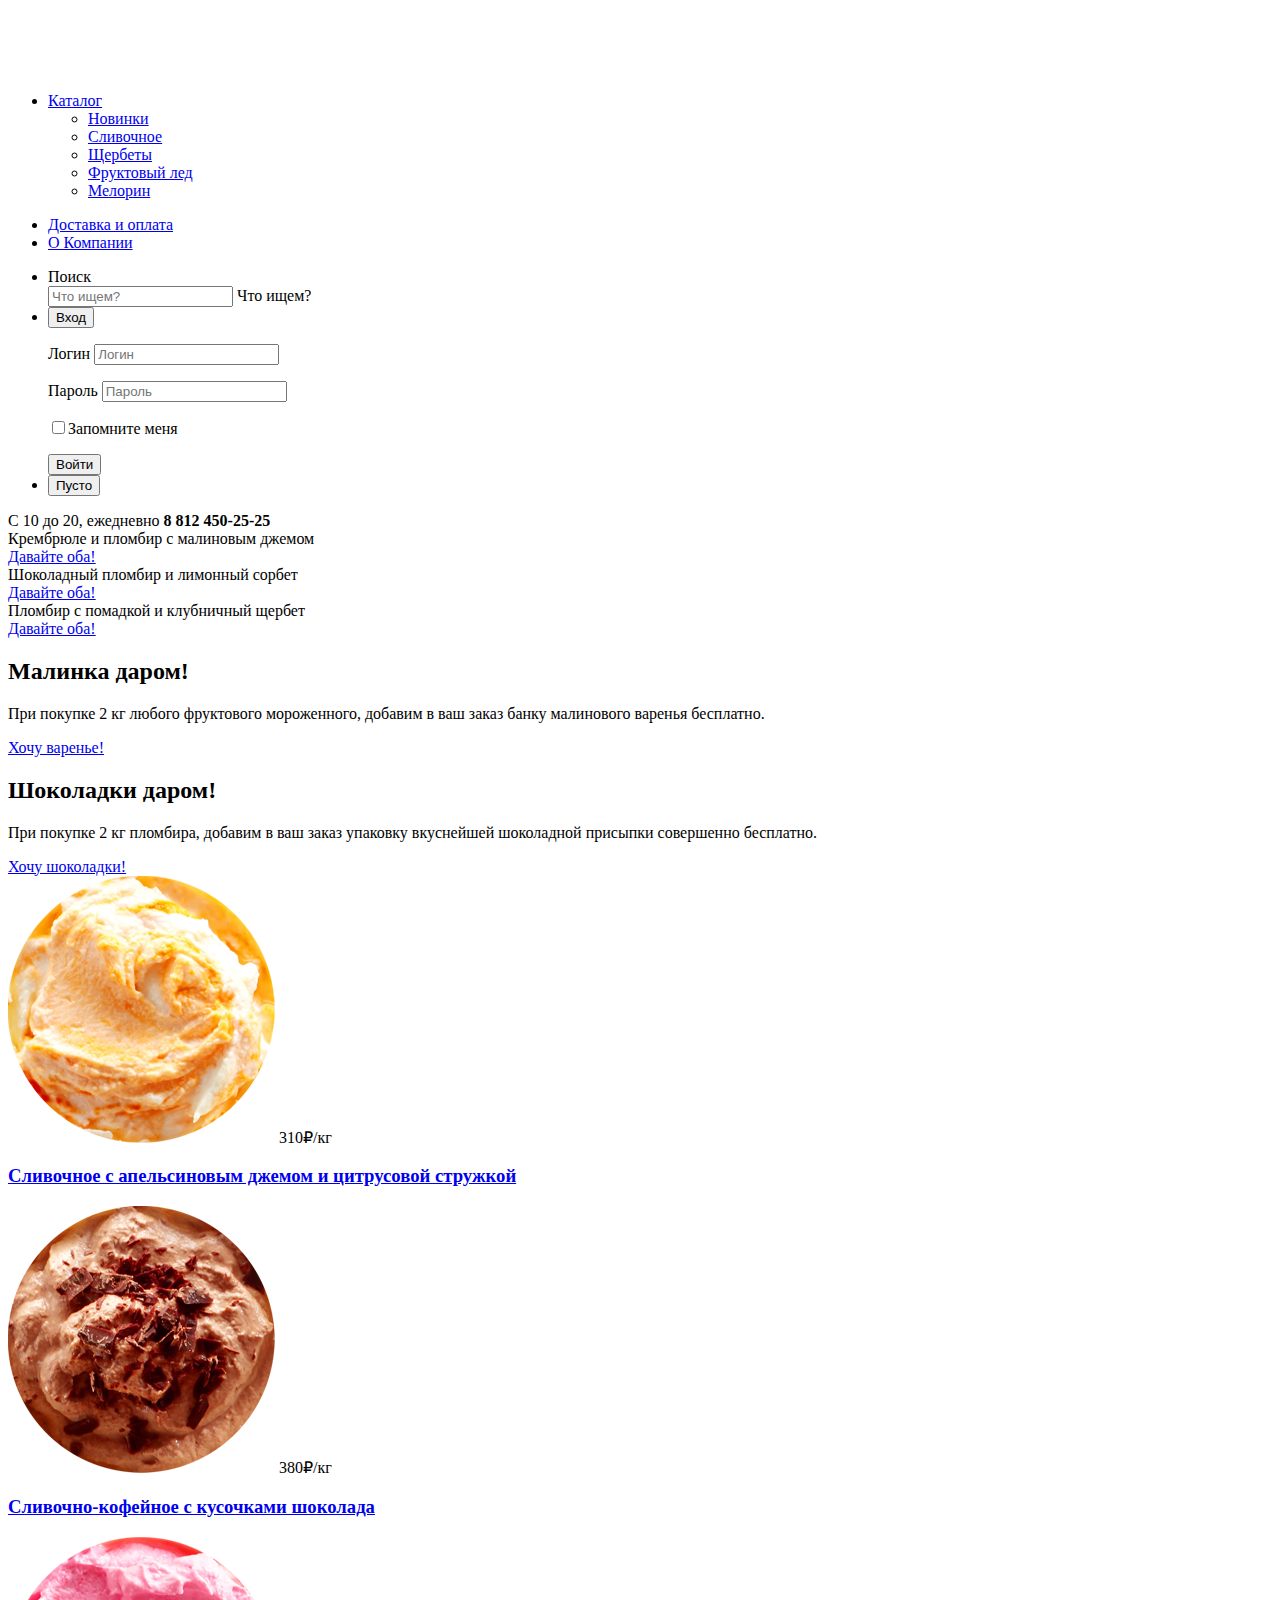
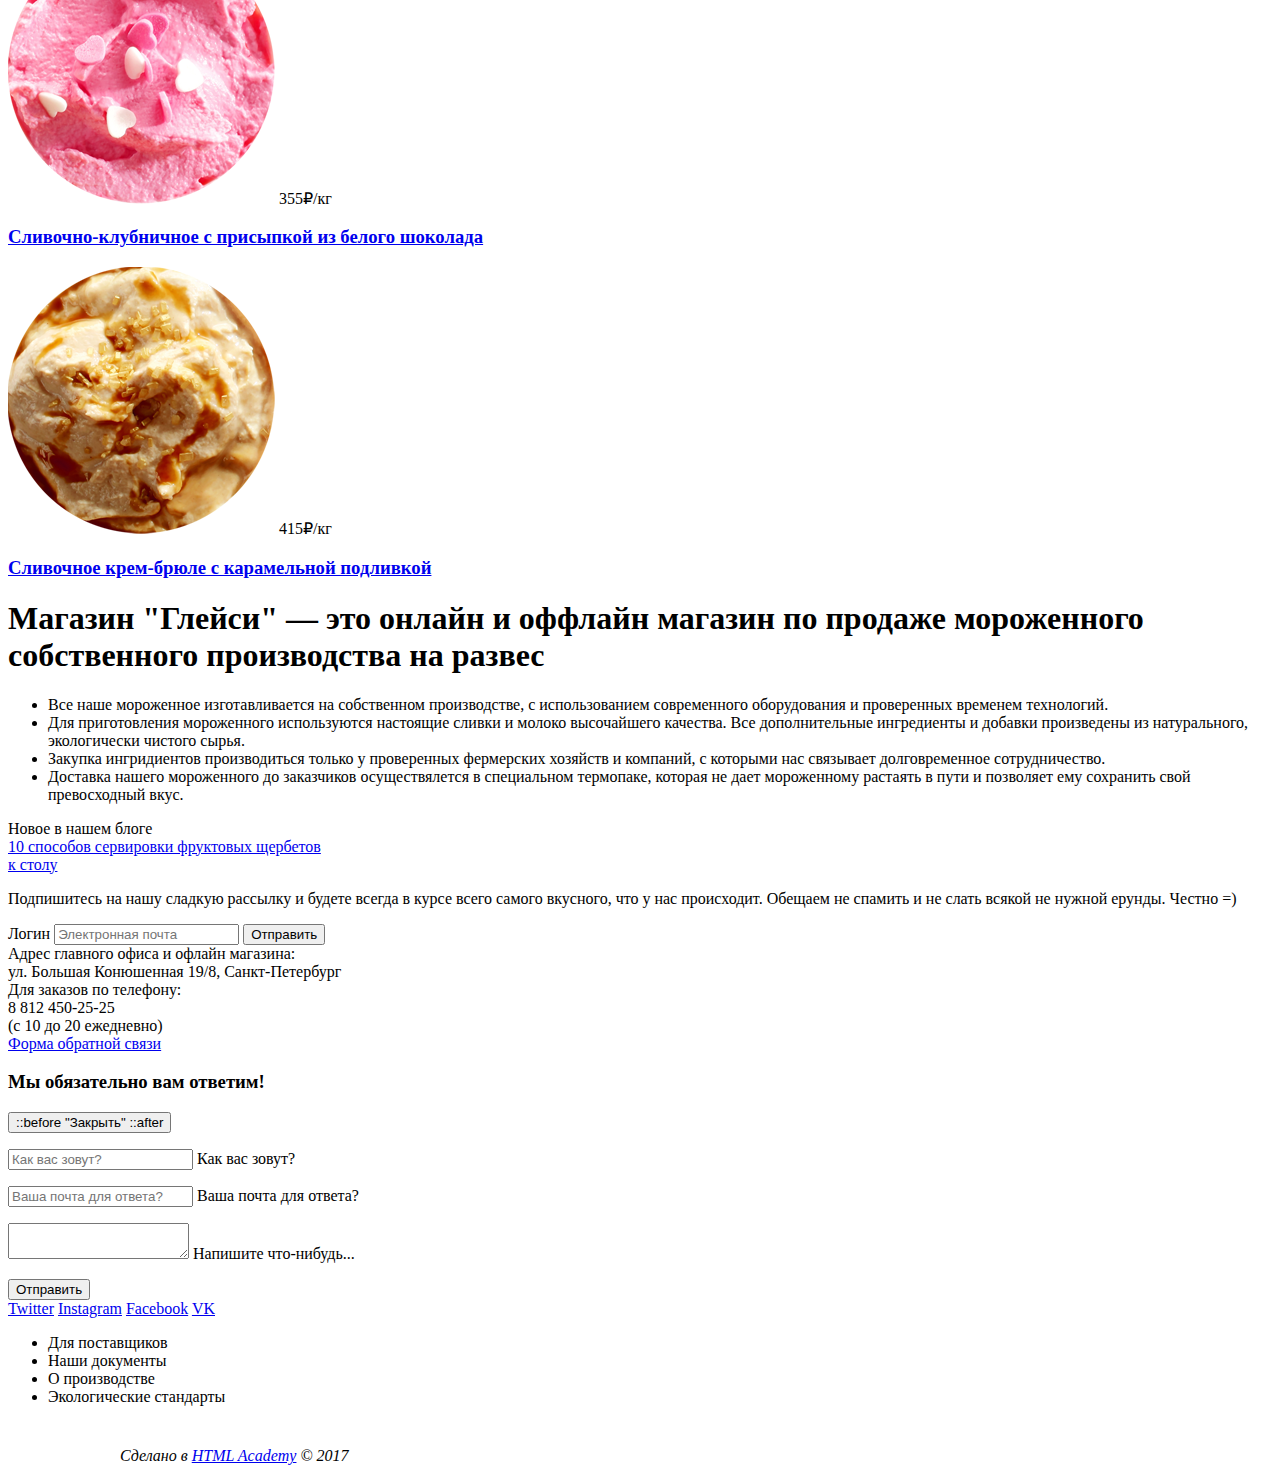
==== index.html @ c2048701 "Формы доразмечены. Каталог." ====
<!DOCTYPE html>
<html lang="ru">
  <head>
  <meta charset="utf-8">
  <title>"Глэйси"</title>
  <!--<link href="css/normalize.css" rel="stylesheet">
  <link href="css/style.css" rel="stylesheet">-->
  </head>
  <body>
    <header class="main-header">
      <nav class="main-navigation">
        <a class="main-header-logo">
        <img src="img/index.html/logo.png" width="154" height="64" alt="Логотип магазина Глейси">
        </a>
        <ul class="site-navigation">
          <li class="with-sub-menu active btn">
              <a href="catalog.html">Каталог</a>
              <ul class="sub-menu">
                <li>
                  <a href="#">Новинки</a>
                </li>
                <li>
                  <a href="#">Сливочное</a>
                </li>
                <li>
                  <a href="#">Щербеты</a>
                </li>
                <li>
                  <a href="#">Фруктовый лед</a>
                </li>
                <li>
                  <a href="#">Мелорин</a>
                </li>
              </ul>
          </li>
        </ul>
        <ul> 
        <li><a href="#">Доставка и оплата</a></li>
        <li><a href="#">О Компании</a></li>
        </ul>
      </nav>      
      <div>
        <ul aria-label="user-navigation">
          <li aria-label="Поиск">Поиск</li>
          <!--Форма поиска-->  
            <div class="search">
              <div class="serch-wrapper"
                <a class="button-search" href="search.html">
                </a>
              </div>
            </div>
            <div class="search-form modal-content-show" 
              <form action="https://echo.htmlacademy.ru" method="post">
              <input type="search" name="search" placeholder="Что ищем?">
              <label class="hiden-top"> <span> Что ищем?</span>
              </label>
              </form>
            </div>

          <li aria-label="Аутентификация"><button>Вход</button></li>
          <!--Форма аутентификации-->
          <div>
            <form class="user" method="post"
              action="https://echo.htmlacademy.ru">
              <p>
                <label for="user-login">Логин</label>
                <input id="user-login" type="text"name="login" placeholder="Логин">
              </p>
              <p>
                <label for="user-password">Пароль</label>
                <input id="user-password" type="password"name="password" placeholder="Пароль">
              </p>
              <p>
                <label>
                  <input type="checkbox" name="remember">Запомните меня
                </label>
              </p>
              <button type="submit">Войти</button>
            </form>
          </div>
          <li aria-label="Корзина"><button>Пусто</button></li>
         </ul>
      </div>
      <div class="contacts">
        С 10 до 20, ежедневно
        <b>8 812 450-25-25</b>
      </div>
    </header>
    <main class="container">
      <div class="slider">
        <input type="radio" id="radio1" hidden>
        <input type="radio" id="radio2" hidden>
        <input type="radio" id="radio3" hidden>

        <div class="slide slider-1">
          <div class="slide-title">Крембрюле и пломбир с малиновым джемом
          </div>
          <a class="btn btn-slide" href="#">Давайте оба!</a>
        </div>
        <div class="slide slider-2">
          <div class="slide-title">Шоколадный пломбир и лимонный сорбет
          </div>
          <a class="btn btn-slide" href="#">Давайте оба!</a>
        </div>
        <div class="slide slider-3">
          <div class="slide-title">Пломбир с помадкой и клубничный щербет
          </div>
          <a class="btn btn-slide" href="#">Давайте оба!</a>
        </div>
      </div>

      <div class="banner banner-raspberry">
        <h2 class="banner-title"><b>Малинка даром!</b></h2>
        <p class="banner-text">При покупке 2 кг любого фруктового мороженного, добавим в ваш заказ банку малинового варенья бесплатно.</p>
        <a href="#" class="btn btn-banner">Хочу варенье!</a>
      </div>

      <div class="banner banner-chocolate">
         <h2 class="banner-title"><b>Шоколадки даром!</b></h2> 
         <p class="banner-text">При покупке 2 кг пломбира, добавим в ваш заказ упаковку вкуснейшей шоколадной присыпки совершенно бесплатно.</p>
         <a href="#" class="btn btn-banner">Хочу шоколадки!</a>
      </div>
     

      <div class="hits">
        <div class="hits-preview">
          <div>            
            <img class="ice-cream" src="img/index.html/hit1.png" alt="Ice-cream" width="267" height="267">
            <span class="hits-price">310₽/кг</span>
          </div>
          <a class="hits-title" href="#">
          <h3>Сливочное с апельсиновым джемом и цитрусовой стружкой</h3>
          </a>
        </div>

        <div class="hits-preview">
          <div>            
            <img class="ice-cream" src="img/index.html/hit2.png" alt="Ice-cream" width="267" height="267">
            <span class="hits-price">380₽/кг</span>
          </div>
          <a class="hits-title" href="#">
          <h3>Сливочно-кофейное с кусочками шоколада</h3>
          </a>
        </div>

        <div class="hits-preview">
          <div>            
            <img class="ice-cream" src="img/index.html/hit3.png" alt="Ice-cream" width="267" height="267">
            <span class="hits-price">355₽/кг</span>
          </div>
          <a class="hits-title" href="#">
          <h3>Сливочно-клубничное с присыпкой из белого шоколада</h3>
          </a>
        </div>

        <div class="hits-preview">
          <div>            
            <img class="ice-cream" src="img/index.html/hit4.png" alt="Ice-cream" width="267" height="267">
            <span class="hits-price">415₽/кг</span>
          </div>
          <a class="hits-title" href="#">
          <h3>Сливочное крем-брюле с карамельной подливкой</h3>
          </a>
        </div>  
      </div>
      
      <section class="shop-description">
        <h1 class="shop-title">Магазин "Глейси"  — это онлайн и оффлайн магазин по продаже мороженного собственного производства на развес</h1>

        <ul class="description-list">
          <li class="description-ice-cream">Все наше мороженное изготавливается на собственном производстве, с использованием современного оборудования и проверенных временем технологий.
          </li>
          <li class="description-leaf">Для приготовления мороженного используются настоящие сливки и молоко высочайшего качества. Все дополнительные ингредиенты и добавки произведены из натурального, экологически чистого сырья.
          </li>
           <li class="description-cow">Закупка ингридиентов  производиться только у проверенных фермерских хозяйств и компаний, с которыми нас связывает долговременное сотрудничество.
          </li>
          <li class="description-thermometer">Доставка нашего мороженного до заказчиков осуществялется в специальном термопаке, которая не дает мороженному растаять в пути и позволяет ему сохранить свой превосходный вкус.
          </li>
        </ul>
      </section>
      <div class="news-block">
        <div class="blog-promo">
          <div class="blog-desctiption">Новое в нашем блоге</div>
          <a class="blog-last-news" href="#">
            10  способов сервировки фруктовых щербетов<br>к столу
          </a>
        </div>
      </div> 
      <!--Форма подписки на рассылку-->
      <div class="newsletter-wrapper">
        <div class="newsletter-block">
          <form class="subscribe-form" action="https://echo.htmlacademy.ru" method="post">
           <p>Подпишитесь на нашу сладкую рассылку и будете всегда в курсе всего самого вкусного, что у нас происходит. Обещаем не спамить и не слать всякой не нужной ерунды. Честно =)</p>
            <label class="visually-hidden" for="user-subscribe">Логин</label>            
            <input class="subscribe-icon-user" id="user-subscribe" type="text" name="subscribe" placeholder="Электронная почта"required>
            <button class="button" type="submit"> Отправить</button>
          </form>
        </div>
      </div>
    
      <div class="map">
        <div class="map-description">
          <div>Адрес главного офиса и офлайн магазина:</div>
          <div class="office-address">ул. Большая Конюшенная 19/8, Санкт-Петербург</div>
          <div>Для заказов по телефону:</div>
          <div class="phone">8 812 450-25-25</div>
          <div>(с 10 до 20 ежедневно)</div>
          <a class="btn btn-feedback" href="#">Форма обратной связи</a>
          <div class="popup-feedback feedback-content-show">
            <h3>Мы обязательно вам ответим!</h3>
          <button class="popup-close" type="buttton" title="Закрыть">
          ::before
          "Закрыть"
          ::after
          </button>
            <form action="https://echo.htmlacademy.ru" method="post">
              <p> 
                <input type="text" name="feedback-name" placeholder="Как вас зовут?"
                  <label class="hidden-top">
                   <span>Как вас зовут?</span>
                  </label>
              </p> 
              <p>
                <input type="email" name="feedback-email" placeholder="Ваша почта для ответа?" required>
                  <label class="hidden-top">
                    <span>Ваша почта для ответа?</span>
                  </label>
              </p>
              <p>
                <textarea name="feedback-text" placeholder="Напишите что-нибудь..." required>
                </textarea>
                  <label class="hidden-top">
                    <span>Напишите что-нибудь...</span>
                  </label>
              </p>
              <button class="submit">Отправить</button>
            </form>
          </div>
          <div class="popup-overlay modal content show"></div>
        </div>
      </div>  
        <div class="map-canvas"></div>
    </main>
    <footer>
      <div class="social-block">
        <a href="#" class="social-link social-twitter">Twitter</a>
        <a href="#" class="social-link social-instagram">Instagram</a>
        <a href="#" class="social-link social-facebook">Facebook</a>
        <a href="#" class="social-link social-vk">VK</a>
      </div>

      <ul class="bottom-navigation">
        <li class="heart">Для поставщиков</li>
        <li>Наши документы</li>
        <li>О производстве</li>
        <li>Экологические стандарты</li>
      </ul>

      <address class="footer-author">
        <img src="img/index.html/logo-htmlacademy.png" alt="Логотип html академии">
        Сделано в <a class="author-link" href="https://htmlacademy.ru/" target="_blank">HTML Academy</a> © 2017
      </address>
    </footer>
  </body>
</html>
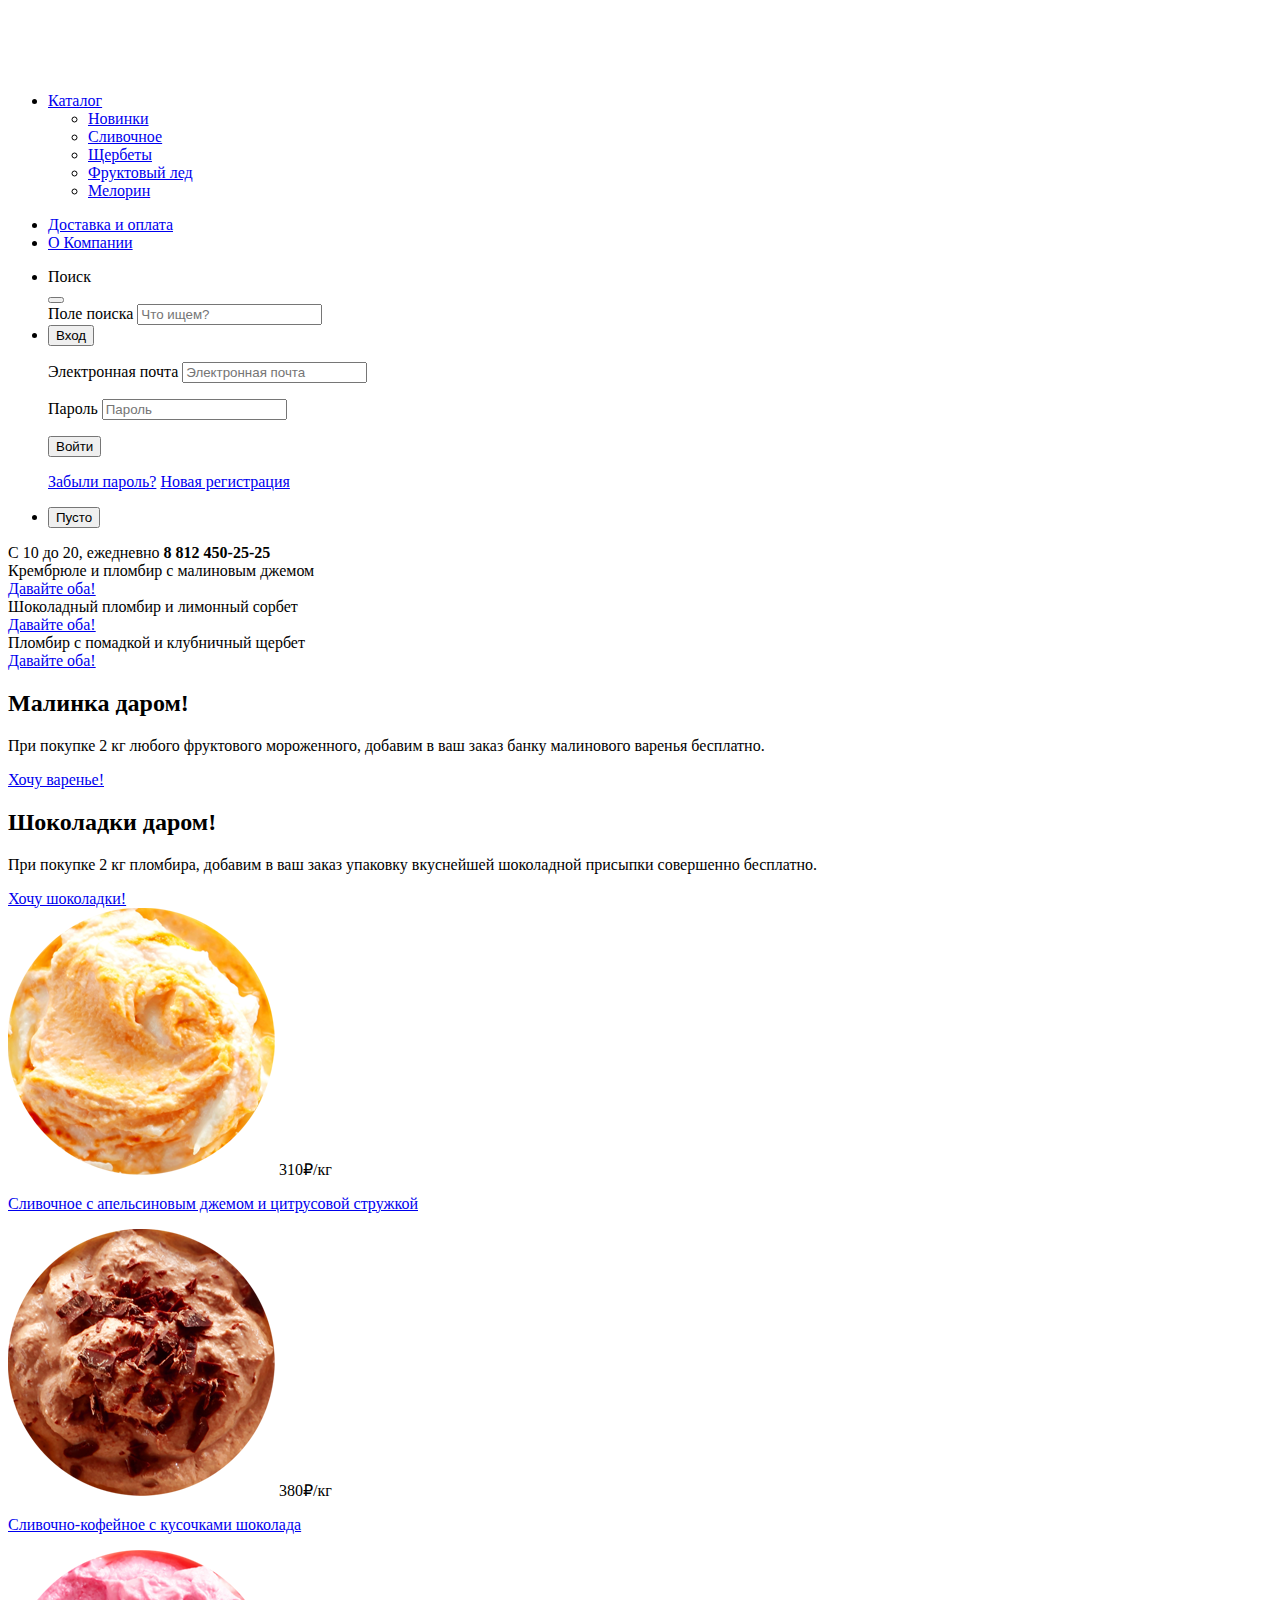
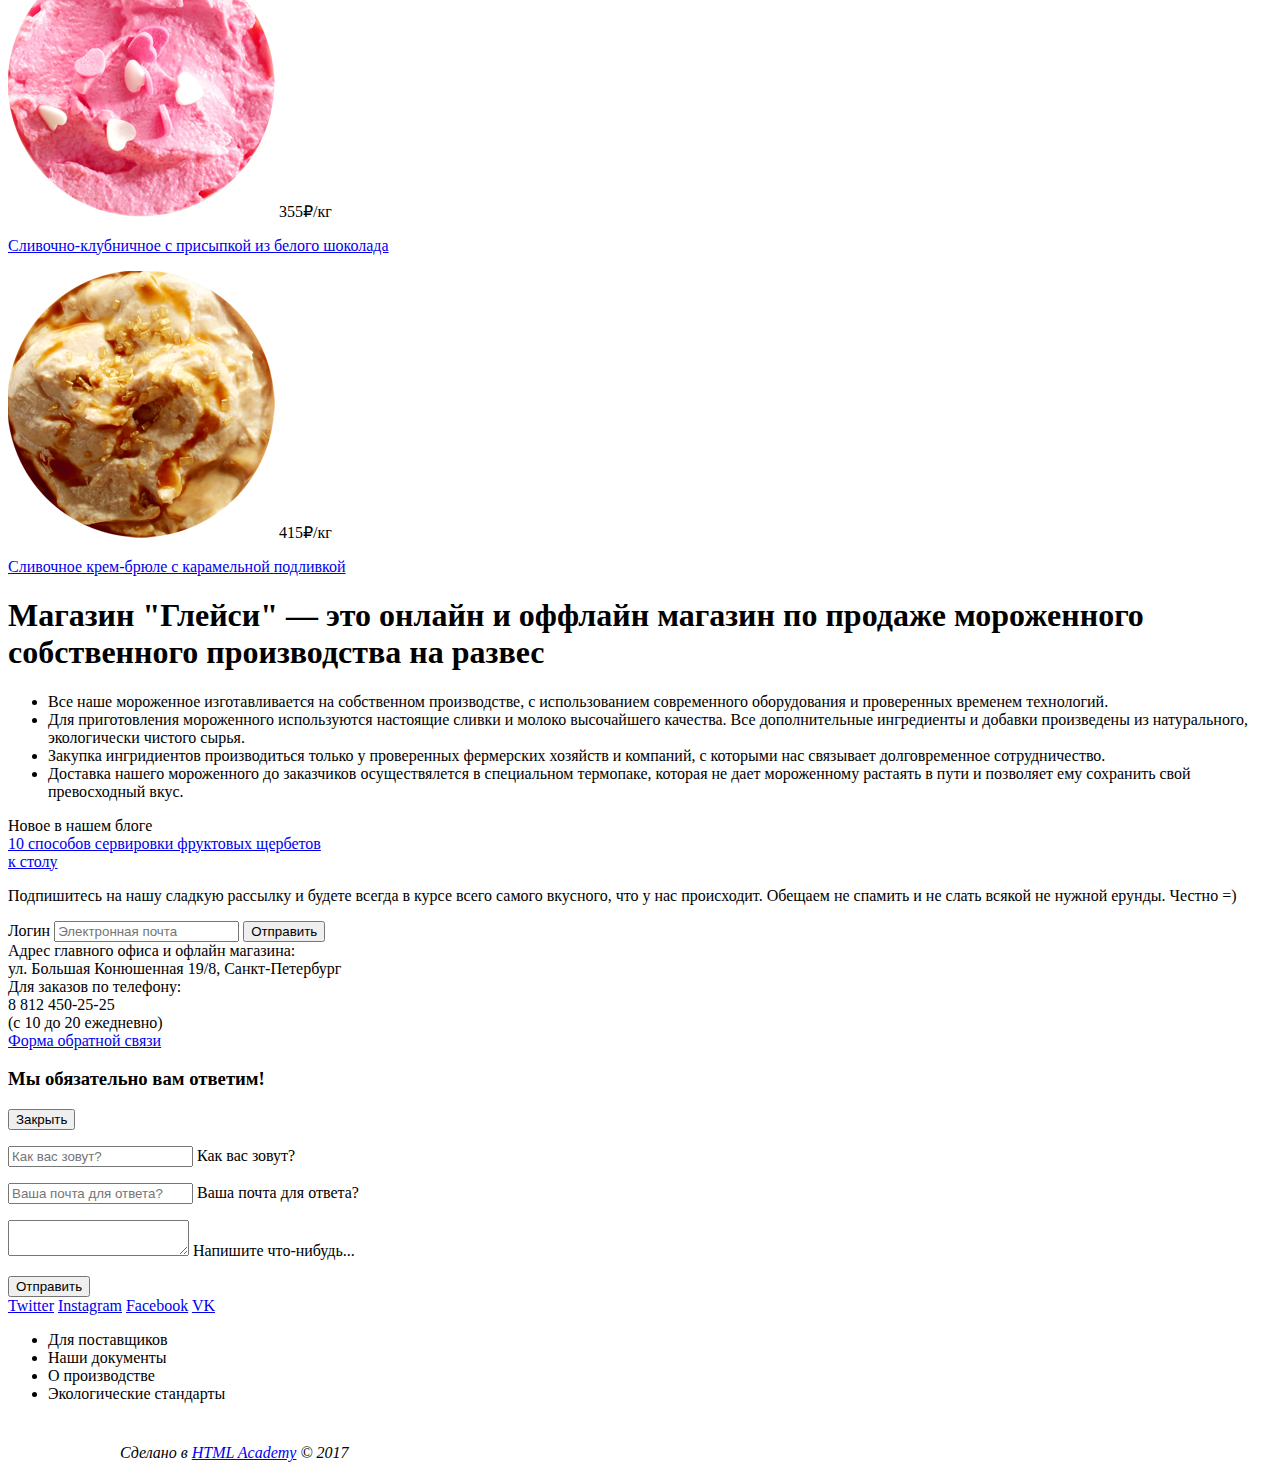
==== commit eba933ba: "Исправлены формы после созвона" ====
--- a/index.html
+++ b/index.html
@@ -41,45 +41,47 @@
       </nav>      
       <div>
         <ul aria-label="user-navigation">
-          <li aria-label="Поиск">Поиск</li>
+          <li aria-label="Поиск">Поиск
           <!--Форма поиска-->  
             <div class="search">
-              <div class="serch-wrapper"
-                <a class="button-search" href="search.html">
-                </a>
+              <div class="search-wrapper">
+                <button class="button-search"></button>
               </div>
             </div>
-            <div class="search-form modal-content-show" 
+            <div class="search-form modal-content-show"> 
               <form action="https://echo.htmlacademy.ru" method="post">
-              <input type="search" name="search" placeholder="Что ищем?">
-              <label class="hiden-top"> <span> Что ищем?</span>
-              </label>
+                <label class="visually-hidden">Поле поиска
+                  <input type="text" name="search" placeholder="Что ищем?">
+                </label>
               </form>
             </div>
-
-          <li aria-label="Аутентификация"><button>Вход</button></li>
+          </li>
           <!--Форма аутентификации-->
-          <div>
-            <form class="user" method="post"
-              action="https://echo.htmlacademy.ru">
-              <p>
-                <label for="user-login">Логин</label>
-                <input id="user-login" type="text"name="login" placeholder="Логин">
-              </p>
-              <p>
-                <label for="user-password">Пароль</label>
-                <input id="user-password" type="password"name="password" placeholder="Пароль">
-              </p>
-              <p>
-                <label>
-                  <input type="checkbox" name="remember">Запомните меня
-                </label>
-              </p>
-              <button type="submit">Войти</button>
-            </form>
-          </div>
-          <li aria-label="Корзина"><button>Пусто</button></li>
-         </ul>
+          <li aria-label="Аутентификация"><button>Вход</button>
+            <div>
+              <form class="user" method="post"
+                action="https://echo.htmlacademy.ru">
+                <p>
+                  <label for="user-email" class="visually-hidden">Электронная почта
+                      <input id="user-email" type="email" name="email" placeholder="Электронная почта">
+                  </label>
+                </p>
+                <p>
+                  <label for="user-password" class="visually-hidden">Пароль
+                      <input id="user-password" type="password" name="password" placeholder="Пароль">
+                  </label>
+                </p>
+                <button type="submit">Войти</button>
+                <p>
+                  <a href="#">Забыли пароль?</a>
+                  <a href="#">Новая регистрация</a>
+                </p>
+              </form>
+            </div>
+          </li>
+          <li aria-label="Корзина"><button>Пусто</button>
+          </li>
+        </ul>
       </div>
       <div class="contacts">
         С 10 до 20, ежедневно
@@ -91,7 +93,7 @@
         <input type="radio" id="radio1" hidden>
         <input type="radio" id="radio2" hidden>
         <input type="radio" id="radio3" hidden>
-
+        <!--Слайдер начинается-->
         <div class="slide slider-1">
           <div class="slide-title">Крембрюле и пломбир с малиновым джемом
           </div>
@@ -110,13 +112,13 @@
       </div>
 
       <div class="banner banner-raspberry">
-        <h2 class="banner-title"><b>Малинка даром!</b></h2>
+        <h2 class="banner-title">Малинка даром!</h2>
         <p class="banner-text">При покупке 2 кг любого фруктового мороженного, добавим в ваш заказ банку малинового варенья бесплатно.</p>
         <a href="#" class="btn btn-banner">Хочу варенье!</a>
       </div>
 
       <div class="banner banner-chocolate">
-         <h2 class="banner-title"><b>Шоколадки даром!</b></h2> 
+         <h2 class="banner-title">Шоколадки даром!</h2> 
          <p class="banner-text">При покупке 2 кг пломбира, добавим в ваш заказ упаковку вкуснейшей шоколадной присыпки совершенно бесплатно.</p>
          <a href="#" class="btn btn-banner">Хочу шоколадки!</a>
       </div>
@@ -128,19 +130,19 @@
             <img class="ice-cream" src="img/index.html/hit1.png" alt="Ice-cream" width="267" height="267">
             <span class="hits-price">310₽/кг</span>
           </div>
-          <a class="hits-title" href="#">
-          <h3>Сливочное с апельсиновым джемом и цитрусовой стружкой</h3>
-          </a>
-        </div>
-
-        <div class="hits-preview">
-          <div>            
+          <p>
+            <a class="hits-title" href="#">Сливочное с апельсиновым джемом и цитрусовой стружкой</a>
+          </p>
+        </div>
+
+        <div class="hits-preview">
+          <div>
             <img class="ice-cream" src="img/index.html/hit2.png" alt="Ice-cream" width="267" height="267">
             <span class="hits-price">380₽/кг</span>
           </div>
-          <a class="hits-title" href="#">
-          <h3>Сливочно-кофейное с кусочками шоколада</h3>
-          </a>
+          <p>
+            <a class="hits-title" href="#">Сливочно-кофейное с кусочками шоколада</a>            
+          </p>
         </div>
 
         <div class="hits-preview">
@@ -148,9 +150,9 @@
             <img class="ice-cream" src="img/index.html/hit3.png" alt="Ice-cream" width="267" height="267">
             <span class="hits-price">355₽/кг</span>
           </div>
-          <a class="hits-title" href="#">
-          <h3>Сливочно-клубничное с присыпкой из белого шоколада</h3>
-          </a>
+          <p>
+            <a class="hits-title" href="#">Сливочно-клубничное с присыпкой из белого шоколада</a>
+          </p>
         </div>
 
         <div class="hits-preview">
@@ -158,9 +160,9 @@
             <img class="ice-cream" src="img/index.html/hit4.png" alt="Ice-cream" width="267" height="267">
             <span class="hits-price">415₽/кг</span>
           </div>
-          <a class="hits-title" href="#">
-          <h3>Сливочное крем-брюле с карамельной подливкой</h3>
-          </a>
+          <p>
+            <a class="hits-title" href="#">Сливочное крем-брюле с карамельной подливкой</a>
+          </p>
         </div>  
       </div>
       
@@ -192,8 +194,8 @@
           <form class="subscribe-form" action="https://echo.htmlacademy.ru" method="post">
            <p>Подпишитесь на нашу сладкую рассылку и будете всегда в курсе всего самого вкусного, что у нас происходит. Обещаем не спамить и не слать всякой не нужной ерунды. Честно =)</p>
             <label class="visually-hidden" for="user-subscribe">Логин</label>            
-            <input class="subscribe-icon-user" id="user-subscribe" type="text" name="subscribe" placeholder="Электронная почта"required>
-            <button class="button" type="submit"> Отправить</button>
+            <input class="subscribe-icon-user" id="user-subscribe" type="text" name="subscribe" placeholder="Электронная почта" required>
+            <button class="button" type="submit">Отправить</button>
           </form>
         </div>
       </div>
@@ -208,30 +210,26 @@
           <a class="btn btn-feedback" href="#">Форма обратной связи</a>
           <div class="popup-feedback feedback-content-show">
             <h3>Мы обязательно вам ответим!</h3>
-          <button class="popup-close" type="buttton" title="Закрыть">
-          ::before
-          "Закрыть"
-          ::after
-          </button>
+            <button class="popup-close" type="button" title="Закрыть">Закрыть</button>
             <form action="https://echo.htmlacademy.ru" method="post">
               <p> 
-                <input type="text" name="feedback-name" placeholder="Как вас зовут?"
-                  <label class="hidden-top">
-                   <span>Как вас зовут?</span>
-                  </label>
+                <label class="visually-hidden">
+                  <input type="text" name="feedback-name" placeholder="Как вас зовут?">
+                  <span>Как вас зовут?</span>
+                </label>
               </p> 
               <p>
-                <input type="email" name="feedback-email" placeholder="Ваша почта для ответа?" required>
-                  <label class="hidden-top">
-                    <span>Ваша почта для ответа?</span>
-                  </label>
+                <label class="visually-hidden">
+                  <input type="email" name="feedback-email" placeholder="Ваша почта для ответа?" required>
+                  <span>Ваша почта для ответа?</span>
+                </label>
               </p>
               <p>
-                <textarea name="feedback-text" placeholder="Напишите что-нибудь..." required>
-                </textarea>
-                  <label class="hidden-top">
-                    <span>Напишите что-нибудь...</span>
-                  </label>
+                <label class="visually-hidden">
+                  <textarea name="feedback-text" placeholder="Напишите что-нибудь..." required>
+                  </textarea>
+                  <span>Напишите что-нибудь...</span>
+                </label>
               </p>
               <button class="submit">Отправить</button>
             </form>
@@ -239,7 +237,7 @@
           <div class="popup-overlay modal content show"></div>
         </div>
       </div>  
-        <div class="map-canvas"></div>
+      <div class="map-canvas"></div>
     </main>
     <footer>
       <div class="social-block">
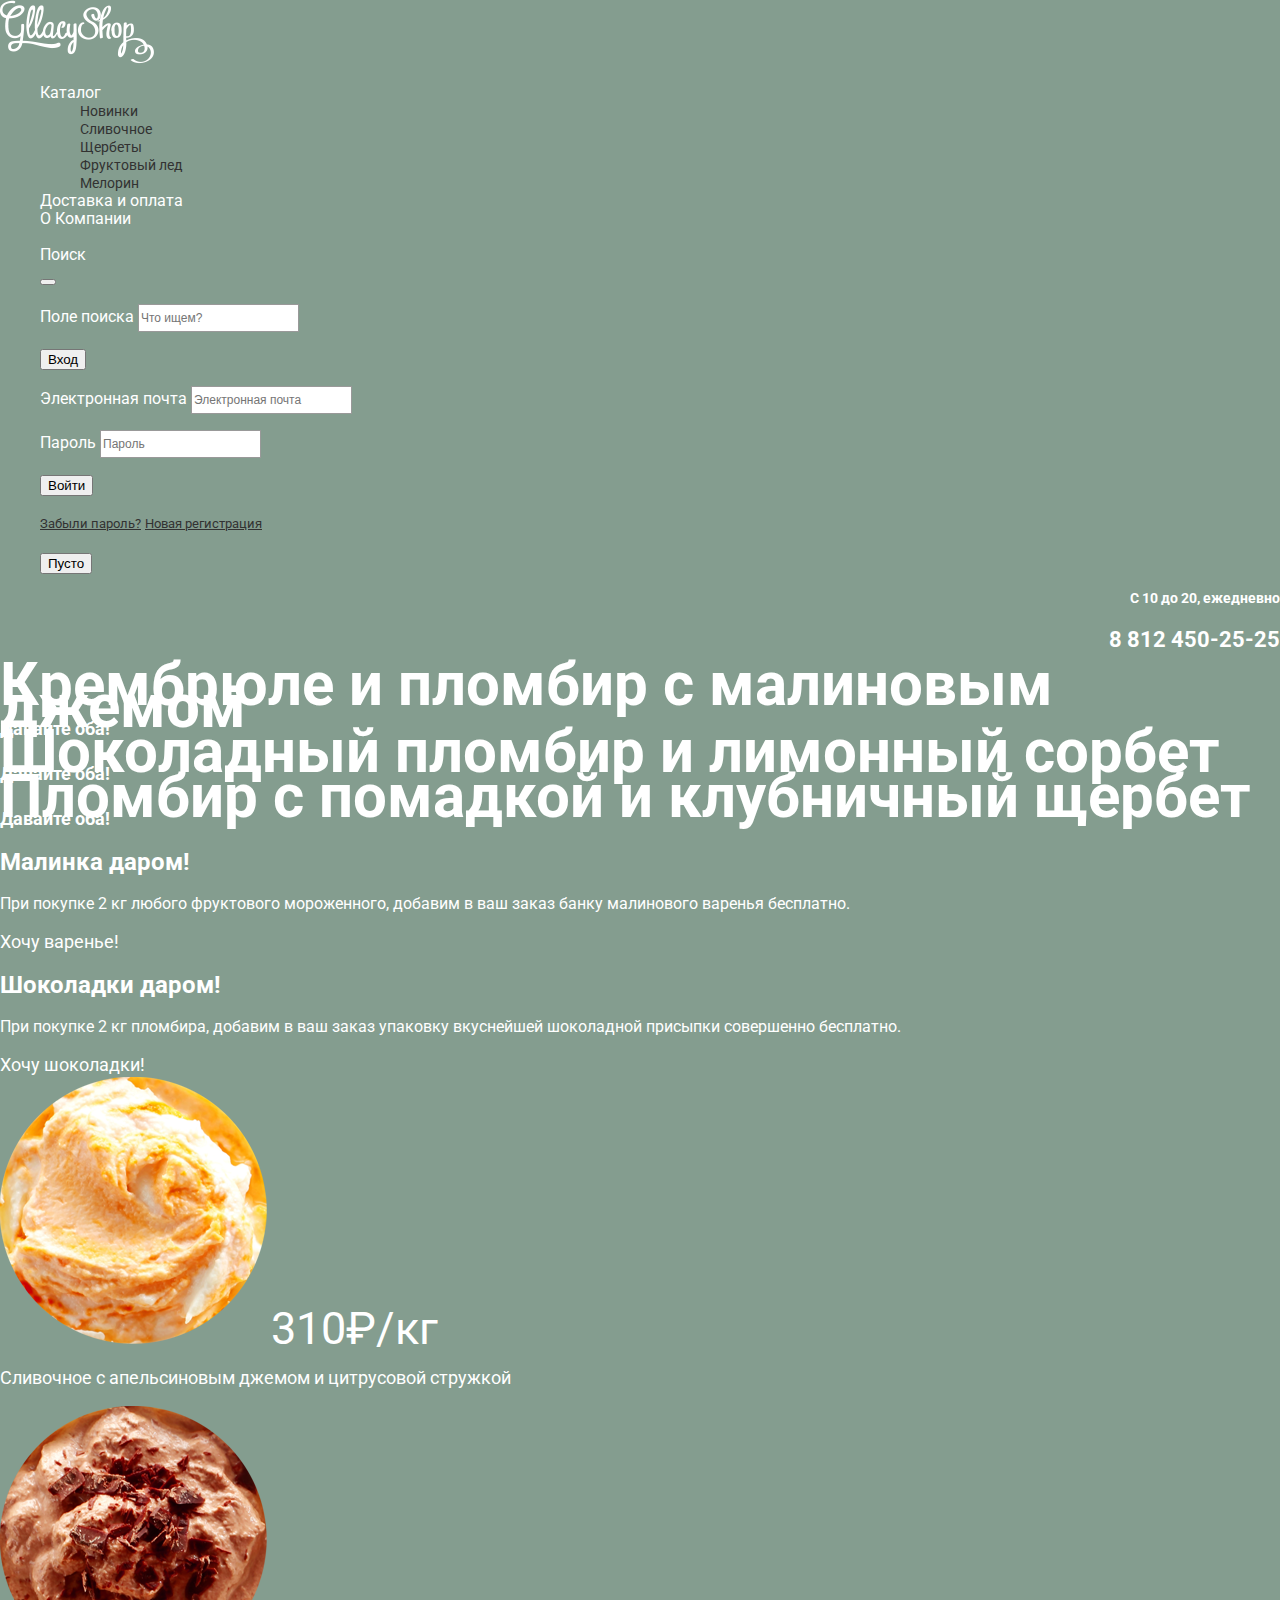
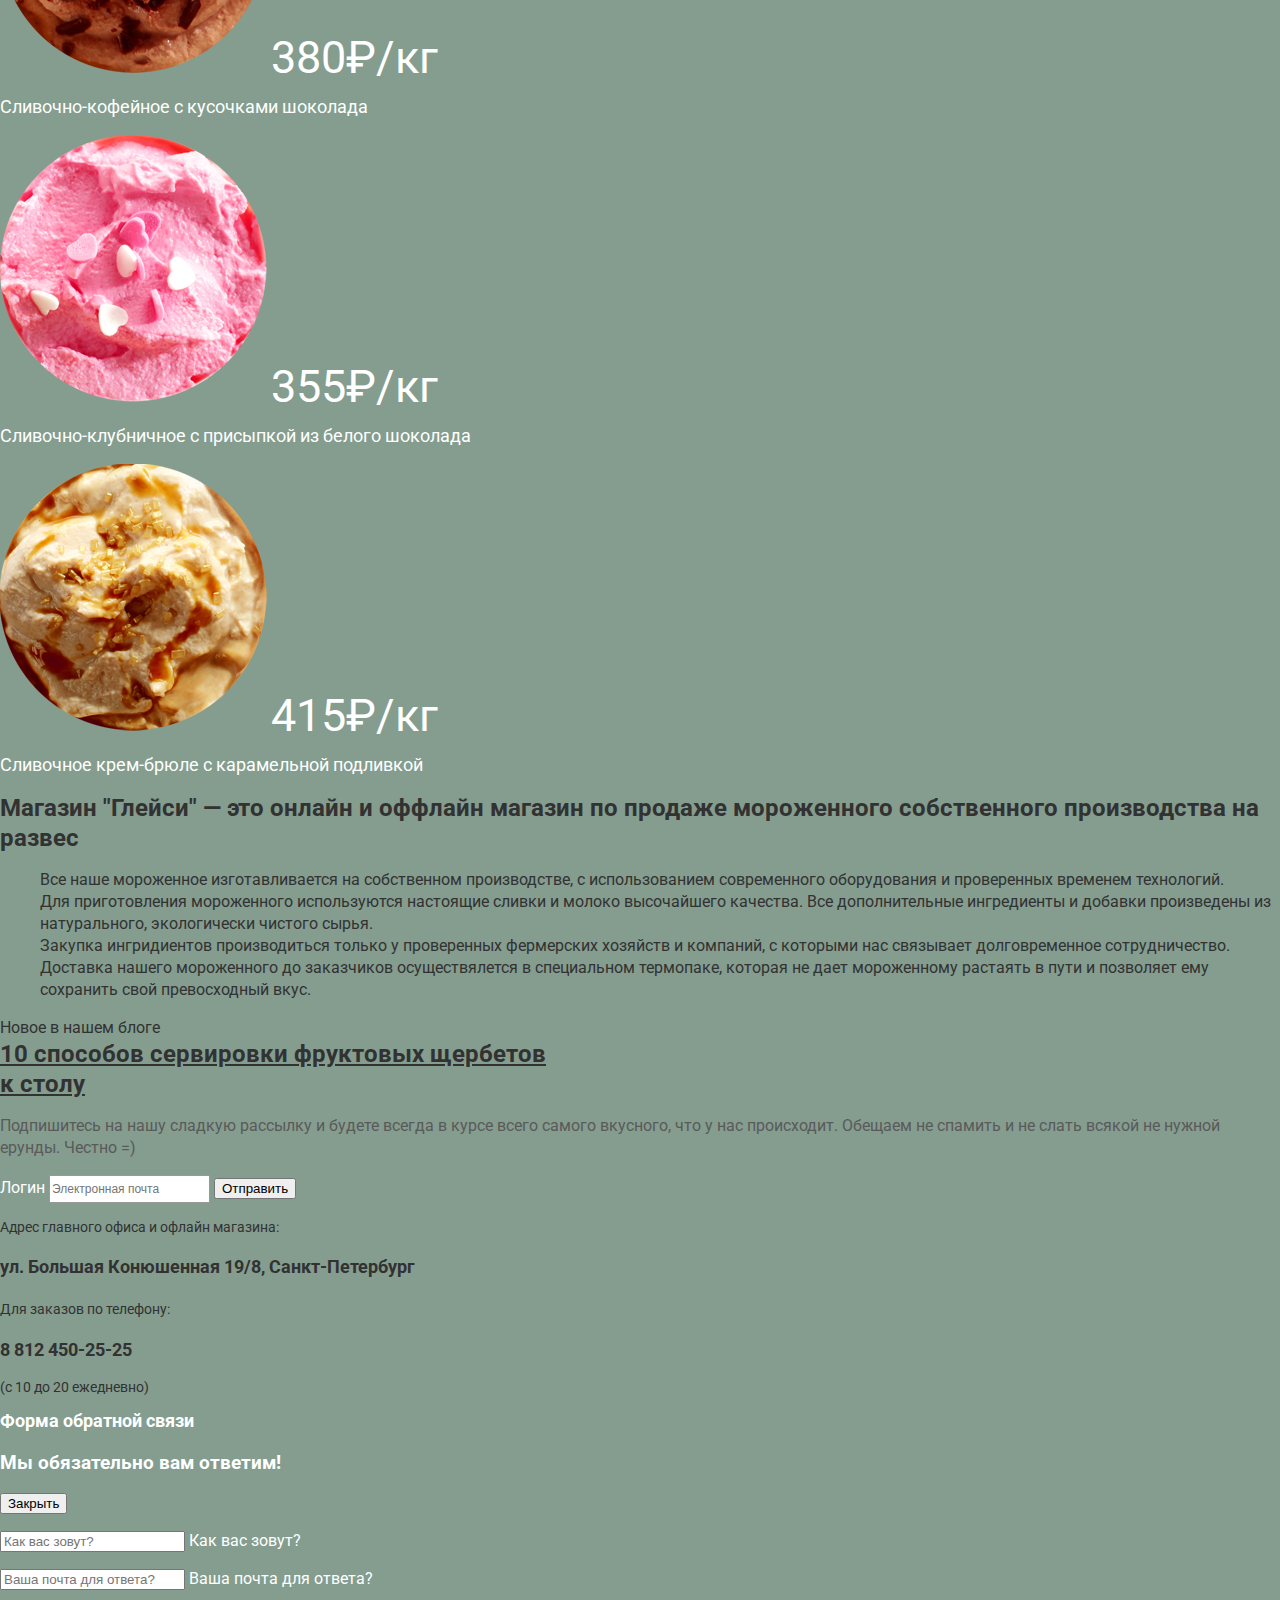
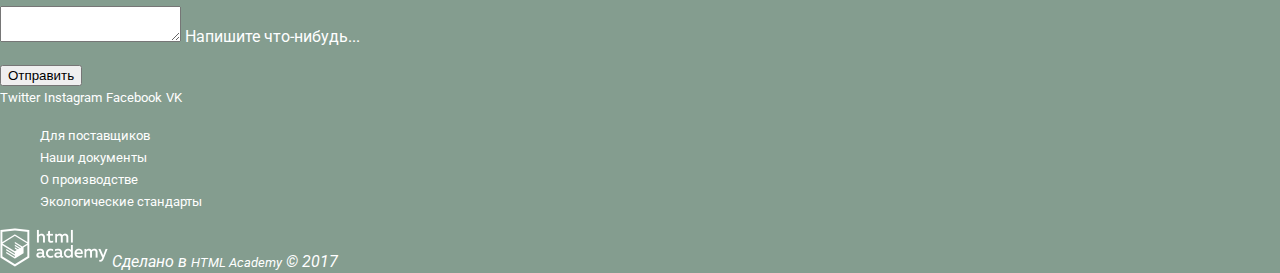
==== commit ab498520: "Первый вариант "базовой стилизации"" ====
--- a/index.html
+++ b/index.html
@@ -3,8 +3,9 @@
   <head>
   <meta charset="utf-8">
   <title>"Глэйси"</title>
-  <!--<link href="css/normalize.css" rel="stylesheet">
-  <link href="css/style.css" rel="stylesheet">-->
+  <link href="https://fonts.googleapis.com/css?family=Roboto:400,500,700&amp;subset=cyrillic" rel="stylesheet">
+  <link href="css/normalize.css" rel="stylesheet">
+  <link href="css/style.css" rel="stylesheet">
   </head>
   <body>
     <header class="main-header">
@@ -32,49 +33,49 @@
                   <a href="#">Мелорин</a>
                 </li>
               </ul>
-          </li>
-        </ul>
-        <ul> 
-        <li><a href="#">Доставка и оплата</a></li>
-        <li><a href="#">О Компании</a></li>
+          <li><a href="#">Доставка и оплата</a></li>
+          <li><a href="#">О Компании</a></li>
         </ul>
       </nav>      
       <div>
         <ul aria-label="user-navigation">
           <li aria-label="Поиск">Поиск
           <!--Форма поиска-->  
-            <div class="search">
+            <div class="search-form">
               <div class="search-wrapper">
                 <button class="button-search"></button>
               </div>
             </div>
-            <div class="search-form modal-content-show"> 
-              <form action="https://echo.htmlacademy.ru" method="post">
-                <label class="visually-hidden">Поле поиска
-                  <input type="text" name="search" placeholder="Что ищем?">
-                </label>
+            <div class="search-form modal"> 
+              <form  class="search-form"
+                action="https://echo.htmlacademy.ru" method="post">
+                <p>
+                  <label class="visually-hidden">Поле поиска
+                    <input type="text" name="search" placeholder="Что ищем?">
+                  </label>
+                </p>
               </form>
             </div>
           </li>
           <!--Форма аутентификации-->
           <li aria-label="Аутентификация"><button>Вход</button>
             <div>
-              <form class="user" method="post"
+              <form class="user-form" method="post"
                 action="https://echo.htmlacademy.ru">
                 <p>
-                  <label for="user-email" class="visually-hidden">Электронная почта
-                      <input id="user-email" type="email" name="email" placeholder="Электронная почта">
+                  <label class="visually-hidden">Электронная почта
+                      <input type="email" name="email" placeholder="Электронная почта">
                   </label>
                 </p>
                 <p>
-                  <label for="user-password" class="visually-hidden">Пароль
-                      <input id="user-password" type="password" name="password" placeholder="Пароль">
+                  <label class="visually-hidden">Пароль
+                      <input type="password" name="password" placeholder="Пароль">
                   </label>
                 </p>
                 <button type="submit">Войти</button>
                 <p>
-                  <a href="#">Забыли пароль?</a>
-                  <a href="#">Новая регистрация</a>
+                  <a class="form-link" href="#">Забыли пароль?</a>
+                  <a class="form-link" href="#">Новая регистрация</a>
                 </p>
               </form>
             </div>
@@ -84,8 +85,8 @@
         </ul>
       </div>
       <div class="contacts">
-        С 10 до 20, ежедневно
-        <b>8 812 450-25-25</b>
+        <p class="work-time">С 10 до 20, ежедневно</p>
+        <p class="telefone-number">8 812 450-25-25</p>
       </div>
     </header>
     <main class="container">
@@ -114,13 +115,13 @@
       <div class="banner banner-raspberry">
         <h2 class="banner-title">Малинка даром!</h2>
         <p class="banner-text">При покупке 2 кг любого фруктового мороженного, добавим в ваш заказ банку малинового варенья бесплатно.</p>
-        <a href="#" class="btn btn-banner">Хочу варенье!</a>
+        <a class="btn btn-banner" href="#">Хочу варенье!</a>
       </div>
 
       <div class="banner banner-chocolate">
          <h2 class="banner-title">Шоколадки даром!</h2> 
          <p class="banner-text">При покупке 2 кг пломбира, добавим в ваш заказ упаковку вкуснейшей шоколадной присыпки совершенно бесплатно.</p>
-         <a href="#" class="btn btn-banner">Хочу шоколадки!</a>
+         <a class="btn btn-banner" href="#">Хочу шоколадки!</a>
       </div>
      
 
@@ -192,9 +193,10 @@
       <div class="newsletter-wrapper">
         <div class="newsletter-block">
           <form class="subscribe-form" action="https://echo.htmlacademy.ru" method="post">
-           <p>Подпишитесь на нашу сладкую рассылку и будете всегда в курсе всего самого вкусного, что у нас происходит. Обещаем не спамить и не слать всякой не нужной ерунды. Честно =)</p>
-            <label class="visually-hidden" for="user-subscribe">Логин</label>            
-            <input class="subscribe-icon-user" id="user-subscribe" type="text" name="subscribe" placeholder="Электронная почта" required>
+           <p class="subscribe-form">Подпишитесь на нашу сладкую рассылку и будете всегда в курсе всего самого вкусного, что у нас происходит. Обещаем не спамить и не слать всякой не нужной ерунды. Честно =)</p>
+            <label class="visually-hidden">Логин           
+              <input class="subscribe-icon-user" type="text" name="subscribe" placeholder="Электронная почта" required>
+            </label>
             <button class="button" type="submit">Отправить</button>
           </form>
         </div>
@@ -202,11 +204,21 @@
     
       <div class="map">
         <div class="map-description">
-          <div>Адрес главного офиса и офлайн магазина:</div>
-          <div class="office-address">ул. Большая Конюшенная 19/8, Санкт-Петербург</div>
-          <div>Для заказов по телефону:</div>
-          <div class="phone">8 812 450-25-25</div>
-          <div>(с 10 до 20 ежедневно)</div>
+          <div>
+            <p class="office-title">Адрес главного офиса и офлайн магазина:</p>
+          </div>
+          <div>
+           <p class="office-address">ул. Большая Конюшенная 19/8, Санкт-Петербург</p>
+          </div>
+          <div>
+            <p class="for-orders">Для заказов по телефону:</p>
+          </div>
+          <div class="phone">
+            <p class="phone-number">8 812 450-25-25</p>
+          </div>
+          <div>
+            <p class="time-work">(с 10 до 20 ежедневно)</p>
+          </div>
           <a class="btn btn-feedback" href="#">Форма обратной связи</a>
           <div class="popup-feedback feedback-content-show">
             <h3>Мы обязательно вам ответим!</h3>
@@ -234,7 +246,7 @@
               <button class="submit">Отправить</button>
             </form>
           </div>
-          <div class="popup-overlay modal content show"></div>
+          <div class="popup-overlay modal"></div>
         </div>
       </div>  
       <div class="map-canvas"></div>
@@ -248,10 +260,18 @@
       </div>
 
       <ul class="bottom-navigation">
-        <li class="heart">Для поставщиков</li>
-        <li>Наши документы</li>
-        <li>О производстве</li>
-        <li>Экологические стандарты</li>
+        <li class="heart">
+          <a class="bottom-navigation" href="#"> Для поставщиков</a>
+        </li>
+        <li>
+          <a class="bottom-navigation" href="#">Наши документы</a>
+        </li>
+        <li>
+          <a class="bottom-navigation" href="#">О производстве</a>
+        </li>
+        <li>
+          <a class="bottom-navigation" href="#">Экологические стандарты</a>
+        </li>
       </ul>
 
       <address class="footer-author">
--- a/css/style.css
+++ b/css/style.css
@@ -0,0 +1,468 @@
+body {
+  /*Глобальные*/
+  margin: 0;
+  font-family: "Roboto", Open Sans, sans-serif;
+  font-size: 16px;
+  line-height: 22px;
+  font-weight: 700px;
+  color: #ffffff;
+  text-decoration: none;
+  background-color: #849d8f;
+  background-position: 0 0;
+}
+/*Навигация*/
+.main-navigation{
+  list-style: none;
+}
+.main-navigation {
+  font-size: 16px;
+  line-height: 18px;
+  color: #ffffff;
+  background-color: #849d8f;
+}
+
+ul {
+list-style: none;
+}
+
+.site-navigation,
+.user-navigation {
+  list-style: none;
+}
+
+.site-navigation a ,
+.user-navigation a {
+  color: #ffffff;
+  text-decoration: none;
+}
+a.site-navigation : hover,
+a.site-navigation : focus, 
+a.site-navigation : active
+{
+  background-color: #849d8f;
+  color: #000000;
+}
+.sub-menu {
+  list-style: none;
+}
+.sub-menu a {
+  font-size: 14px;
+  line-height: 16px;
+  font-weight: 400px;
+  color: #323232;
+  background-color: #;
+}
+/*Здесь почему-то применились не все свойства, размер шрифта не применился*/
+
+.sub-menu a: hover{
+  background-color: #fbded7;
+}
+.sub-menu a: focus{
+  background-color: #f6b5a5; 
+}
+.sub-menu a: active{
+  background-color: d07058;
+}
+/*эти свойства к ссылкам тоже не применились*/
+
+
+p.work-time{
+  font-size: 14px;
+  line-height: 16px;
+  color: #ffffff;
+  text-align: right;
+  font-weight: bold;
+  text-decoration: none;
+}
+
+p.telefone-number {
+  font-size: 22px;
+  line-height: 24px;
+  color: #ffffff;
+  text-align: right;
+  font-weight: bold;
+  text-decoration: none;
+}
+/* Не применились свойства ко второму стилю с тел.ном./*
+
+
+/*Формы индекса*/
+.user-form,
+.search-form
+.subscribe-form{
+  list-style: none; ;
+}
+
+.user-form input[type="email"],
+.user-form input[type="password"]
+{
+  font-size: 12px;
+  font-weight: 400px;
+  line-height: 24px;
+  color: #999999;
+  border: 1px solid #999999;
+  background: #ffffff;
+}
+
+.search-form input[type="text"]
+{
+  font-size: 12px;
+  font-weight: 400px;
+  line-height: 24px;
+  color: #999999;
+  border: 1px solid #999999;
+  background:#ffffff
+   }
+   .form-link{
+    list-style: none;
+   }
+
+  a.form-link{
+  color:#323232; 
+  font-size: 13px;
+  font-weight: 400px;
+  line-height: 24px;
+  text-transform: none;
+  }
+.subscribe-form input[type="text"]
+{
+  font-size: 12px;
+  font-weight: 400px;
+  line-height: 24px;
+  color: #999999;
+  border: 1px solid #999999;
+  background: #ffffff;
+}
+
+/*Корзина*/
+
+.cart-item-link,
+.сart-item-wrapper{
+  list-style: none;
+}
+
+.cart-item-wrapper a{
+  font-weight: 400px;
+  font-size: 13px;
+  line-height: 16px;
+  color: #323232;
+  text-decoration:none;
+}
+a.cart-item-link {
+  font-weight: 400px;
+  font-size: 13px;
+  line-height: 16px;
+  color: #323232;
+  text-decoration:none; 
+}
+
+td{
+  font-weight: 400px;
+  font-size: 13px;
+  line-height: 16px;
+  color: #323232;
+  text-decoration: none; 
+}
+
+/* Фильтры */
+.filters{
+  font-weight: 400px;
+  font-size: 14px;
+  line-height: 16px;
+  color: #ffffff;
+}
+.filters fieldset{
+  border: none;
+  font-size: 16px;
+  line-height: 18px;
+  color: #ffffff;
+  border-bottom: 1px solid #a9bbb1;
+  text-decoration: none;
+}
+
+/*.filters-input*/
+
+
+/.visually-hidden{
+  position: absolute;
+  width: 1px;
+  height: 1px;
+  border: 0;
+  padding: 0;
+  margin: -1; 
+}
+
+
+/*Хлебные крошки*/
+.breadcrumbs {
+  list-style: none;
+}
+.breadcrumbs a {
+font-size: 14px;
+line-height: 16px;
+font-weight: 400px;
+color: #ffffff;
+text-decoration: none;
+}
+/*Толшина шрифта не сработала*/
+.breadcrumbs a:hover,
+.breadcrumbs a:focus
+ {
+  text-decoration: underline;
+  color: #f4aca2;
+}
+.breadcrumbs-current {
+  font-size: 14px;
+  line-height: 16px;
+  font-weight: 400px;
+  color: #ffffff;
+  text-decoration: none;
+}
+
+.slide-title{
+  font-size: 60px;
+  line-height: 60,35px;
+  font-weight: bold;
+  color: #ffffff;
+  text-decoration: none;
+ }
+ a.btn-slide {
+  font-size: 32px;
+  line-height: 44px;
+  font-weight: bold;
+  color: #ffffff;
+  text-decoration: none;
+  text-align: center;
+ }
+
+
+/*Пагинация*/
+
+/* Не сработало, не применился шрифт и цвет к 1*/
+.pagination {
+  list-style: none;
+}
+.pagination-item {
+  background-color: #849d8f;
+  color: #ffffff;
+  text-decoration: none;
+}
+.pagination-item: hover,
+.pagination-item: focus,
+.pagination-item: active {
+background: #ffffff;
+color: #323232;
+}
+a.pagination-item.pagination-item-current {
+background-color:#ffffff;
+color: #323232;
+}
+
+.products a{
+  list-style: none;
+}
+.products a {
+  font-size: 16px;
+  line-height: 22px;
+  font-weight: 400;
+  color: #ffffff;
+  text-decoration: underline;
+  text-align: left;
+}
+.item-price{
+  list-style: none;
+}
+p.item-price {
+  font-size: 45px;
+  line-height: 45px;
+  font-weight: 700px;
+  color: #ffffff;
+  background-color: transparent;
+  text-align: left;
+}
+.hits-price{
+  list-style: none;
+}
+.hits-price {
+  font-size: 45px;
+  line-height: 45px;
+  font-weight: 700px;
+  color: #ffffff;
+  background-color: transparent;
+  text-align: left; 
+}
+.btn,
+.btn-banner,
+.btn-slide{
+  list-style: none;
+}
+a.btn-banner,
+a.btn-slide{
+  font-size: 18px;
+  line-height: 22px;
+  font-weight: 700px;
+  color: #ffffff;
+  background-color: transparent;
+  text-align: center; 
+  text-decoration: none;
+}
+a.hits-title{
+  font-size: 18px;
+  line-height: 22px;
+  font-weight: 700px;
+  color: #ffffff;
+  background-color: transparent;
+  text-align: center; 
+  text-decoration: none;  
+}
+.shop-description{
+  list-style: none;
+}
+.shop-description h1{
+  font-size: 24px;
+  line-height: 30px;
+  font-weight: medium;
+  color: #323232;
+  background-color: transparent;
+  text-align: left; 
+  text-decoration: none;  
+}
+.shop-description ul{
+  font-size: 16px;
+  line-height: 22px;
+  font-weight: 400px;
+  color: #323232;
+  background-color: transparent;
+  text-align: left; 
+  text-decoration: none;  
+}
+.blog-desctiption{
+  font-size: 16px;
+  line-height: 22px;
+  font-weight: medium;
+  color: #323232;
+  background-color: transparent;
+  text-align: left; 
+  text-decoration: none;  
+}
+a.blog-last-news{
+  font-size: 24px;
+  line-height: 30px;
+  font-weight: bold;
+  color: #323232;
+  background-color: transparent;
+  text-align: left; 
+  text-decoration: underline;  
+}
+a.blog-last-news{
+  font-size: 24px;
+  line-height: 30px;
+  font-weight: bold;
+  color: #323232;
+  background-color: transparent;
+  text-align: left; 
+  text-decoration: underline;  
+}
+p.subscribe-form{
+  font-size: 16px;
+  line-height: 22px;
+  font-weight: 400px;
+  color: #5a5a5a;
+  background-color: transparent;
+  text-align: left; 
+  text-decoration: none; 
+}
+.map-description{
+  list-style: none;
+}
+p.office-title{
+  font-size: 14px;
+  line-height: 20px;
+  font-weight: 400px;
+  color: #323232;
+  background-color: transparent;
+  text-align: left; 
+  text-decoration: none; 
+}
+p.office-address{
+  font-size: 18px;
+  line-height: 24px;
+  font-weight: bold;
+  color: #323232;
+  background-color: transparent;
+  text-align: left; 
+  text-decoration: none; 
+}
+
+/*Футер*/
+.social-block{
+list-style: none;
+}
+.social-block a{
+  color: #ffffff;
+  background-color: ##849d8f;
+  font-size: 13px;
+  line-height: 16px;
+  font-weight: 400px;
+  text-decoration: none;
+  text-align: center;
+}
+.bottom-navigation{
+  list-style: none;
+}
+a.bottom-navigation{
+  color: #ffffff;
+  font-size: 13px;
+  line-height: 18px;
+  font-weight: 400px;
+  background-color: ##849d8f;
+  text-align: left;
+  text-decoration: none;
+}
+a.bottom-navigation : hover,
+a.bottom-navigation : focus,
+a.bottom-navigation : active{
+  background-color: #f17e64;
+}
+
+a.author-link {
+  color: #ffffff;
+  font-size: 13px;
+  line-height: 18px;
+  font-weight: 400px;
+  background-color: ##849d8f;
+  text-decoration: none;
+}
+p.for-orders{
+  color: #323232;
+  font-size: 14px;
+  line-height: 24px;
+  font-weight: 400px;
+  text-decoration: none;
+}
+p.phone-number{
+  color: #323232;
+  font-size: 18px;
+  line-height: 22px;
+  font-weight: bold;
+  text-decoration: none;  
+}
+
+p.time-work{
+  color: #323232;
+  font-size: 14px;
+  line-height: 16px;
+  font-weight: 400px;
+  text-decoration: none;
+}
+a.btn-feedback{
+  color: #ffffff;
+  font-size: 18px;
+  line-height: 24px;
+  font-weight: bold;
+  text-decoration: none;
+}
+/*Кнопки*/
+.btn{
+  list-style: none;
+}
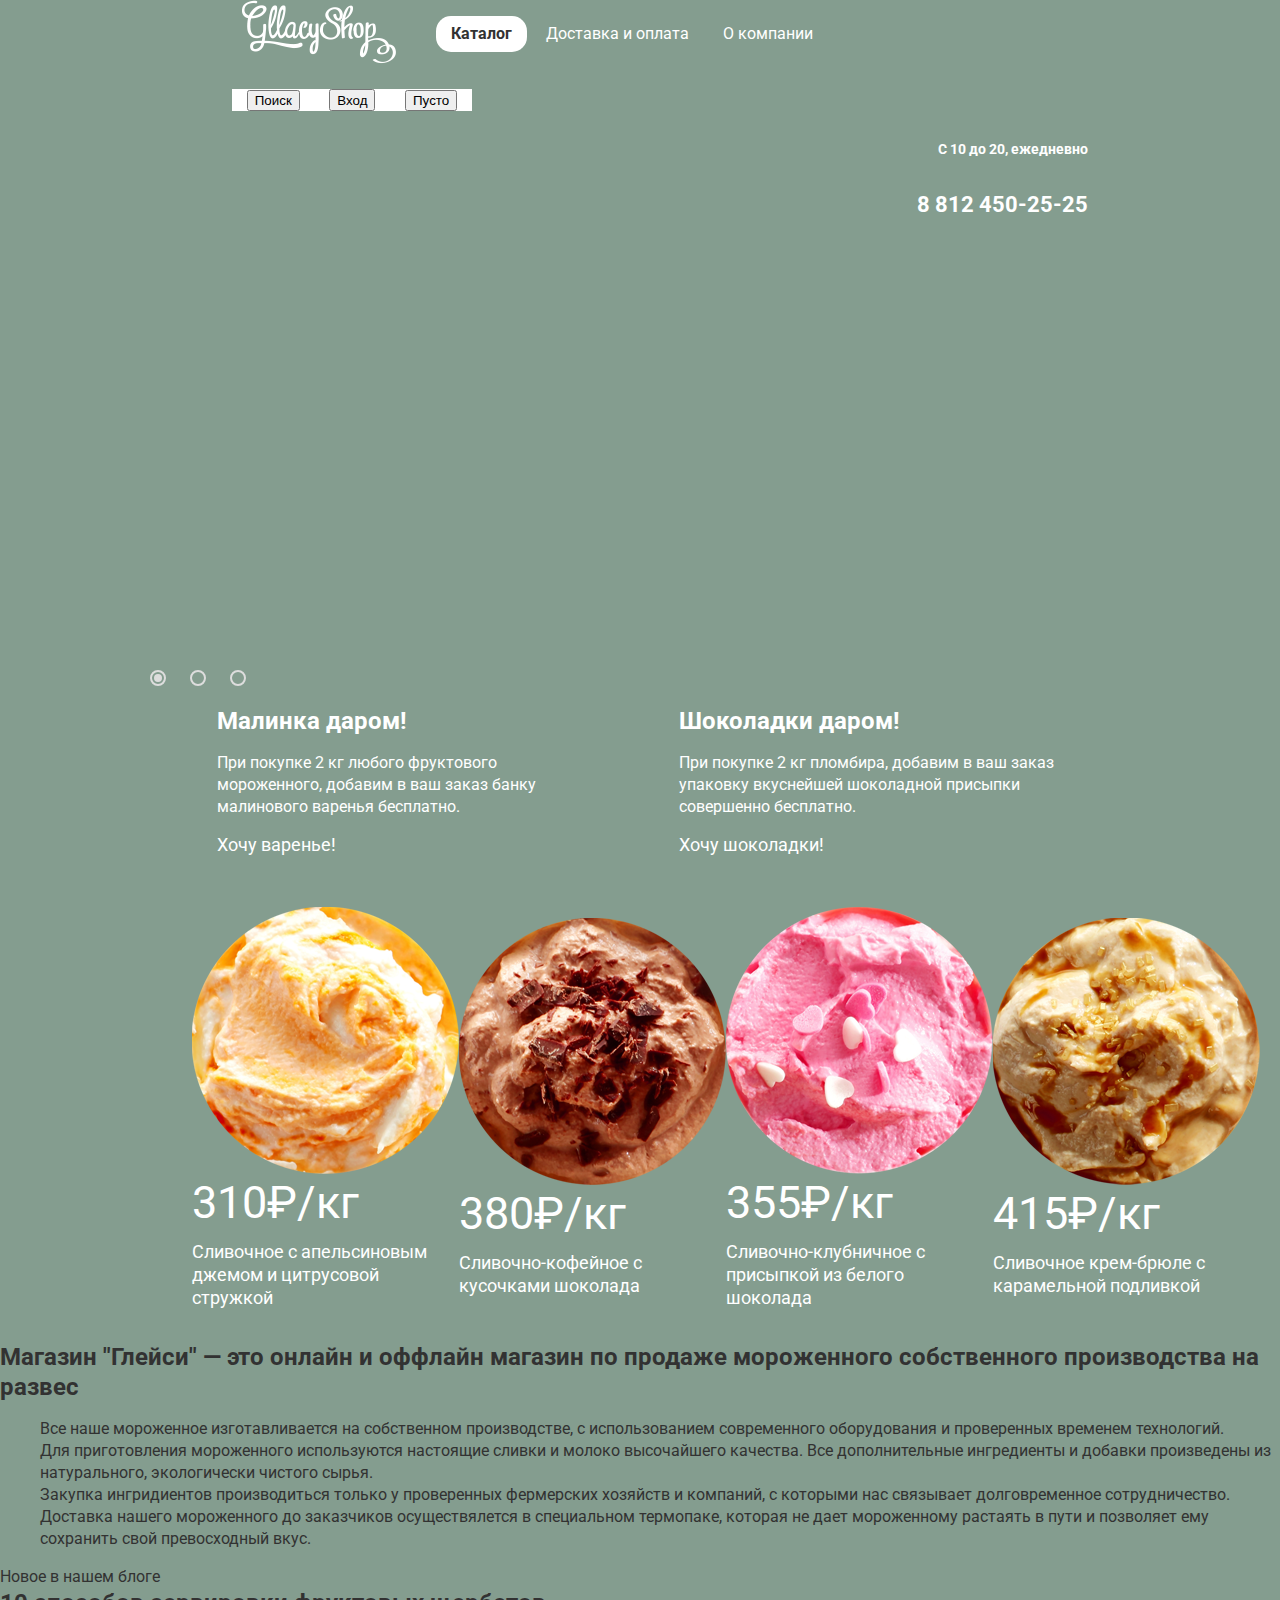
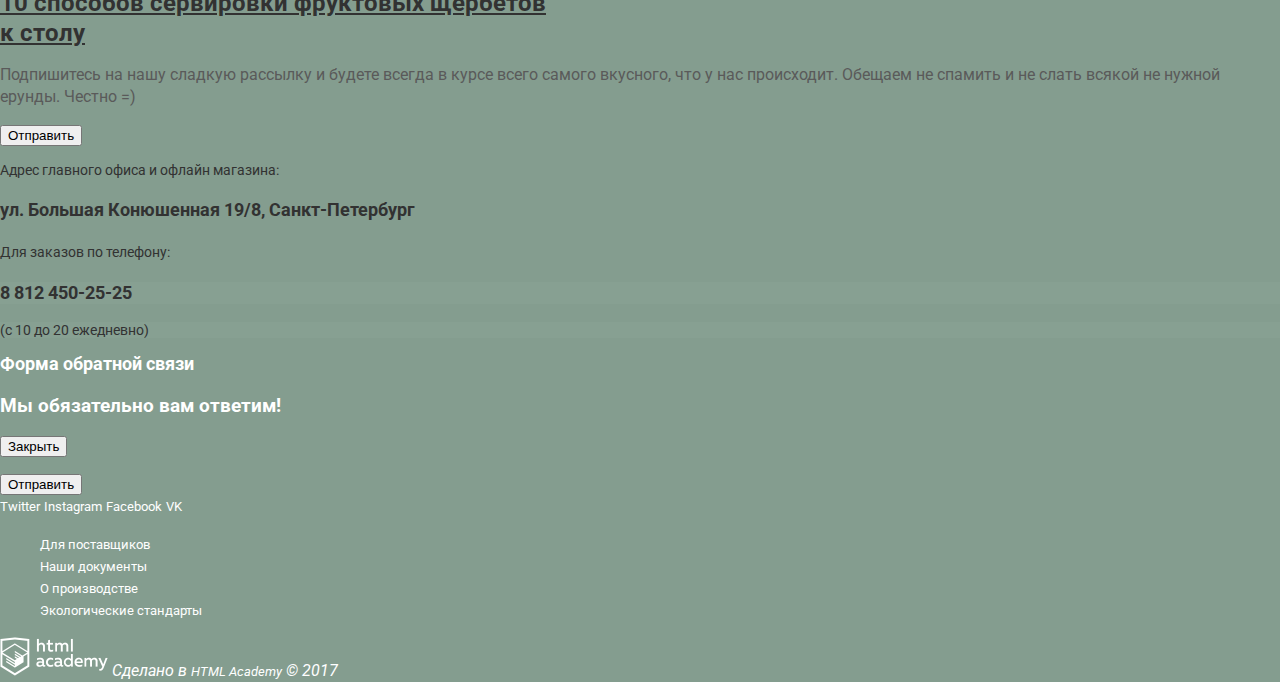
==== commit f5582e0e: "Индекс сетка не доделана!" ====
--- a/index.html
+++ b/index.html
@@ -9,122 +9,155 @@
   </head>
   <body>
     <header class="main-header">
-      <nav class="main-navigation">
-        <a class="main-header-logo">
-        <img src="img/index.html/logo.png" width="154" height="64" alt="Логотип магазина Глейси">
-        </a>
-        <ul class="site-navigation">
-          <li class="with-sub-menu active btn">
-              <a href="catalog.html">Каталог</a>
+      <!--Навигация--> 
+      <div class="container">
+        <nav class="main-navigation">
+          <a class="main-header-logo">
+            <img src="img/index.html/logo.png" width="154" height="64" alt="Логотип магазина Глейси">
+          </a>
+          <ul class="site-navigation">
+            <li class="navigation-item current-item", class="navigate">
+              <a href="index.html">Каталог</a>    
               <ul class="sub-menu">
-                <li>
+                <li class="navigate sub-item-current">
                   <a href="#">Новинки</a>
                 </li>
-                <li>
+                <li class="navigate">
                   <a href="#">Сливочное</a>
                 </li>
-                <li>
+                <li class="navigate">
                   <a href="#">Щербеты</a>
                 </li>
-                <li>
+                <li class="navigate">
                   <a href="#">Фруктовый лед</a>
                 </li>
-                <li>
+                <li class="navigate">
                   <a href="#">Мелорин</a>
                 </li>
               </ul>
-          <li><a href="#">Доставка и оплата</a></li>
-          <li><a href="#">О Компании</a></li>
-        </ul>
-      </nav>      
+            </li>
+            <li class="navigation-item">
+              <a href="#">Доставка и оплата</a>
+            </li>
+            <li class="navigation-item">
+              <a href="#">О компании</a>
+            </li>
+          </ul>
+        </nav> 
+      </div>     
       <div>
         <ul aria-label="user-navigation">
-          <li aria-label="Поиск">Поиск
-          <!--Форма поиска-->  
-            <div class="search-form">
-              <div class="search-wrapper">
-                <button class="button-search"></button>
+          <div class="user-block">
+            <li class ="search-button"aria-label="Поиск"><button>Поиск</button>
+            <!--Форма поиска-->  
+              <!--<div class="search-form modal">
+                <div class="search-wrapper">
+                  <button class="button-search"></button>
+                </div>
               </div>
-            </div>
-            <div class="search-form modal"> 
-              <form  class="search-form"
+              <div class="search-form modal"> 
+                <form  class="search-form"
                 action="https://echo.htmlacademy.ru" method="post">
-                <p>
-                  <label class="visually-hidden">Поле поиска
+                  <p>                
+                    <label class="visually-hidden">Поле поиска</label>
                     <input type="text" name="search" placeholder="Что ищем?">
-                  </label>
-                </p>
-              </form>
-            </div>
-          </li>
-          <!--Форма аутентификации-->
-          <li aria-label="Аутентификация"><button>Вход</button>
-            <div>
-              <form class="user-form" method="post"
-                action="https://echo.htmlacademy.ru">
-                <p>
-                  <label class="visually-hidden">Электронная почта
-                      <input type="email" name="email" placeholder="Электронная почта">
-                  </label>
-                </p>
-                <p>
-                  <label class="visually-hidden">Пароль
-                      <input type="password" name="password" placeholder="Пароль">
-                  </label>
-                </p>
-                <button type="submit">Войти</button>
-                <p>
-                  <a class="form-link" href="#">Забыли пароль?</a>
-                  <a class="form-link" href="#">Новая регистрация</a>
-                </p>
-              </form>
-            </div>
-          </li>
-          <li aria-label="Корзина"><button>Пусто</button>
-          </li>
+                  </p>
+                </form>
+              </div>
+            </li>-->
+            <!--Форма аутентификации-->
+            <li class="login-button" aria-label="Аутентификация"><button>Вход</button>
+              <div>
+                <!--
+                <form class="user-form modal" method="post"
+                  action="https://echo.htmlacademy.ru">
+                  <p>
+                    <label class="visually-hidden">Электронная почта</label>
+                    <input type="email" name="email" placeholder="Электронная почта">
+                  </p>
+                  <p>
+                    <label class="visually-hidden">Пароль</label>
+                    <input type="password" name="password" placeholder="Пароль">
+                  </p>
+                  <button class="btn login-btn" type="submit">Войти</button>
+                  <p>
+                    <a class="form-link" href="#">Забыли пароль?</a>
+                  </p>
+                  <p>
+                    <a class="form-link" href="#">Новая регистрация</a>
+                  </p>
+                </form>-->
+              </div>
+            </li>
+            <li class="cart"aria-label="Корзина"><button>Пусто</button>
+            </li>
+          </div>
         </ul>
-      </div>
-      <div class="contacts">
-        <p class="work-time">С 10 до 20, ежедневно</p>
-        <p class="telefone-number">8 812 450-25-25</p>
       </div>
     </header>
     <main class="container">
+      <div class="contacts">
+        <div class="work-time">
+          <p class="work-time">С 10 до 20, ежедневно</p>
+        </div>
+        <div class="telefone-number">
+          <p class="telefone-number">8 812 450-25-25</p>
+        </div>
+      </div>
+      <div class="wrapper">
+      <input type="radio" name="point" id="slide1" checked>
+      <input type="radio" name="point" id="slide2">
+      <input type="radio" name="point" id="slide3">
+      
       <div class="slider">
-        <input type="radio" id="radio1" hidden>
-        <input type="radio" id="radio2" hidden>
-        <input type="radio" id="radio3" hidden>
-        <!--Слайдер начинается-->
-        <div class="slide slider-1">
-          <div class="slide-title">Крембрюле и пломбир с малиновым джемом
+        <div class="slides slide1"></div>
+        <div class="slides slide2"></div>
+        <div class="slides slide3"></div>
+        
+      </div>  
+      <div class="controls">
+        <label for="slide1"></label>
+        <label for="slide2"></label>
+        <label for="slide3"></label>
+        
+      </div>
+    </div>
+        <!--Слайдер 
+        
+          <div class="slide-title-1">
+            <p class="slide-title-1"Крембрюле и пломбир с малиновым джемом> </p>
           </div>
           <a class="btn btn-slide" href="#">Давайте оба!</a>
         </div>
         <div class="slide slider-2">
-          <div class="slide-title">Шоколадный пломбир и лимонный сорбет
+          <div class="slide-title-2">
+            <p class="slide-title-2" Шоколадный пломбир и лимонный сорбет></p>
           </div>
           <a class="btn btn-slide" href="#">Давайте оба!</a>
         </div>
         <div class="slide slider-3">
-          <div class="slide-title">Пломбир с помадкой и клубничный щербет
+          <div class="slide-title-3">
+            <p class="slide-title-3"Пломбир с помадкой и клубничный щербет></p>
           </div>
           <a class="btn btn-slide" href="#">Давайте оба!</a>
         </div>
-      </div>
-
-      <div class="banner banner-raspberry">
-        <h2 class="banner-title">Малинка даром!</h2>
-        <p class="banner-text">При покупке 2 кг любого фруктового мороженного, добавим в ваш заказ банку малинового варенья бесплатно.</p>
-        <a class="btn btn-banner" href="#">Хочу варенье!</a>
-      </div>
-
-      <div class="banner banner-chocolate">
-         <h2 class="banner-title">Шоколадки даром!</h2> 
-         <p class="banner-text">При покупке 2 кг пломбира, добавим в ваш заказ упаковку вкуснейшей шоколадной присыпки совершенно бесплатно.</p>
-         <a class="btn btn-banner" href="#">Хочу шоколадки!</a>
+      </div>-->
+
+      <div class="banner-columns">
+        <div class="banner-raspberry">
+          <h2 class="banner-title">Малинка даром!</h2>
+          <p class="banner-text">При покупке 2 кг любого фруктового мороженного, добавим в ваш заказ банку малинового варенья бесплатно.</p>
+          <a class="btn btn-banner" href="#">Хочу варенье!</a>
+        </div>
+      
+        <div class="banner banner-chocolate">
+           <h2 class="banner-title">Шоколадки даром!</h2> 
+           <p class="banner-text">При покупке 2 кг пломбира, добавим в ваш заказ упаковку вкуснейшей шоколадной присыпки совершенно бесплатно.</p>
+           <a class="btn btn-banner" href="#">Хочу шоколадки!</a>
+        </div>
       </div>
      
-
+      <!--Мороженое -->
       <div class="hits">
         <div class="hits-preview">
           <div>            
@@ -220,10 +253,10 @@
             <p class="time-work">(с 10 до 20 ежедневно)</p>
           </div>
           <a class="btn btn-feedback" href="#">Форма обратной связи</a>
-          <div class="popup-feedback feedback-content-show">
+          <div class="popup-feedback modal">
             <h3>Мы обязательно вам ответим!</h3>
             <button class="popup-close" type="button" title="Закрыть">Закрыть</button>
-            <form action="https://echo.htmlacademy.ru" method="post">
+            <form class="subscribe-form" action="https://echo.htmlacademy.ru" method="post">
               <p> 
                 <label class="visually-hidden">
                   <input type="text" name="feedback-name" placeholder="Как вас зовут?">
--- a/css/style.css
+++ b/css/style.css
@@ -1,6 +1,9 @@
-body {
-  /*Глобальные*/
+/*Глобальные*/
+  body
+  {
   margin: 0;
+  padding: 0;
+  box-sizing: border-box;
   font-family: "Roboto", Open Sans, sans-serif;
   font-size: 16px;
   line-height: 22px;
@@ -9,62 +12,111 @@
   text-decoration: none;
   background-color: #849d8f;
   background-position: 0 0;
-}
+{
+  list-style:none;
+  background:#87a092;
+}
+}
+
+ul {
+  list-style: none;
+}
+
 /*Навигация*/
-.main-navigation{
-  list-style: none;
-}
-.main-navigation {
-  font-size: 16px;
-  line-height: 18px;
-  color: #ffffff;
-  background-color: #849d8f;
-}
-
-ul {
-list-style: none;
-}
-
-.site-navigation,
-.user-navigation {
-  list-style: none;
-}
-
-.site-navigation a ,
-.user-navigation a {
-  color: #ffffff;
-  text-decoration: none;
-}
-a.site-navigation : hover,
-a.site-navigation : focus, 
-a.site-navigation : active
-{
-  background-color: #849d8f;
-  color: #000000;
-}
-.sub-menu {
-  list-style: none;
-}
+.navigation-item {
+  display: inline-block;
+  position: relative;
+  z-index: 12;
+}
+
+.navigation-item > a {  
+  display: inline-block;
+  color:#ffffff;
+  text-decoration:none;
+  background: transparent;
+  border-radius: 15px;  
+  padding: 7px 15px;
+  margin-bottom:5px;
+  z-index: 12;
+  }
+
+.navigation-item > a:hover {
+    background: #f7f6f3;
+    color: #323232;
+    text-decoration:none;
+      }
+.navigation-item > a:focus {
+  background: #d07058;
+  color: #323232;
+  text-decoration:none;
+  font-weight:700;
+  }
+
+.navigation-item.current-item > a {  
+  border-radius: 15px;
+  background: #ffffff;
+  color: #323232;
+  font-weight: 700;
+}
+
+.sub-menu {  
+  display: none;
+  position: absolute;
+  top: 100%;
+  left: 0;
+  min-width: 130px;
+  background: #f8f7f4;
+  border-radius: 3px;
+  padding: 8px 5px 8px 22px;
+  white-space: normal;
+  box-shadow:0 20px 20px(rgba 0,0,0,0.4);
+  padding: 0;
+  margin: 0;
+}
+
+.navigate {
+  padding: 5px 10px;
+  white-space: nowrap;
+  z-index: 12;
+}
+
 .sub-menu a {
-  font-size: 14px;
-  line-height: 16px;
-  font-weight: 400px;
-  color: #323232;
-  background-color: #;
-}
-/*Здесь почему-то применились не все свойства, размер шрифта не применился*/
-
-.sub-menu a: hover{
-  background-color: #fbded7;
-}
-.sub-menu a: focus{
-  background-color: #f6b5a5; 
-}
-.sub-menu a: active{
-  background-color: d07058;
-}
-/*эти свойства к ссылкам тоже не применились*/
-
+  text-decoration:none;
+  color: #323232;
+  font-size:14px;
+  line-height:24px;
+  z-index: 12;
+}
+
+.sub-item-current {
+  font-weight: 700;
+  border-bottom: 1px solid #999999;
+  z-index: 12;
+}
+
+li.navigate:hover {
+ background: #fbded7;
+ border-radius: 3px;
+  
+}
+li.navigate:focus {
+ background: #f6b5a5;
+ border-radius: 3px;
+}
+
+li.navigate:active {
+ background: #li.navigate:focus {
+ background: #f6b5a5;
+ border-radius: 3px;
+};
+ border-radius: 3px;
+}
+.sub-menu a:focus{
+ background: #f6b5a5; 
+}
+.navigation-item:hover > .sub-menu {
+  display: block;
+}
 
 p.work-time{
   font-size: 14px;
@@ -83,14 +135,12 @@
   font-weight: bold;
   text-decoration: none;
 }
-/* Не применились свойства ко второму стилю с тел.ном./*
-
 
 /*Формы индекса*/
-.user-form,
+/*.user-form,
 .search-form
 .subscribe-form{
-  list-style: none; ;
+  list-style: none; 
 }
 
 .user-form input[type="email"],
@@ -113,18 +163,101 @@
   border: 1px solid #999999;
   background:#ffffff
    }
-   .form-link{
+.modal {
+  position: fixed;}
+.modal {
+  color: #;
+  background-color: #f8f7f4;
+  box-shadow: 0 30px 50px rgba(0, 0, 0, 0.4);}
+
+.search-form{
+  top: 60px;
+  left: 50%;
+  width: 342px;
+  padding: 10px 5px 5px ;
+  padding-left:3px;
+  margin-left:10px;
+  border-radius:5px;
+  box-sizing: border-box;
+  z-index: 10;
+}
+
+.search-form p {
+  margin: 0;
+  margin-bottom: 10px;
+  }
+
+.search-form input[type="text"]
+{ box-sizing: border-box;
+  width: 310px;
+  border-radius:5px;
+  padding: 0px 0px;
+  background-color: #ffffff;
+  border: 1px solid #d3d3d2;
+  } 
+.user-form{
+  top: 60px;
+  min-height: 215px;
+  left: 770px;
+  width: 280px;
+  padding: 5px 10px;
+  padding-left:5px;
+  border-radius:5px;
+  box-sizing: border-box;
+  z-index: 11;
+}
+.user-form input[type="email"],
+.user-form input[type="password"]
+{ color: #;
+  box-sizing: border-box;
+  width: 230px;
+  border-radius:5px;
+  padding: 7px 10px;
+  margin-left:22px;
+  background-color: #ffffff;
+  border: 1px solid #d3d3d2;
+  }
+
+.search-form input[type="text"]
+{ box-sizing: border-box;
+  width: 311px;
+  border-radius:5px;
+  padding: 10px 10px;
+  background-color: #f9f6f3;
+  border: 1px solid #d3d3d2;
+  }
+
+.search-form p {
+  margin: 0;
+  margin-bottom: 10px;
+  }
+  /*Кнопка в логин-форме*/ 
+/*.login-btn{
+  color: #ffffff;
+  background-color: #ef5f3f;
+  width: 100px;
+  font-size: 18px;
+  line-height: 24px;
+  font-weight: 700;
+  margin-left: 22px;
+  padding: 10px;
+  border-radius: 50px;
+  border: 0;
+}
+
+.form-link{
     list-style: none;
    }
 
-  a.form-link{
+a.form-link{
   color:#323232; 
   font-size: 13px;
   font-weight: 400px;
   line-height: 24px;
   text-transform: none;
   }
-.subscribe-form input[type="text"]
+.subscribe-form input[type="text"],
+.subscribe-form input[type="email"]
 {
   font-size: 12px;
   font-weight: 400px;
@@ -134,6 +267,17 @@
   background: #ffffff;
 }
 
+/* Визуально спрятанные элементы*/
+
+.visually-hidden{
+  position: absolute;
+  clip: rect(0 0 0 0);
+  width: 1px;
+  height: 1px;
+  margin: -1px;
+}
+
+
 /*Корзина*/
 
 .cart-item-link,
@@ -166,7 +310,7 @@
 
 /* Фильтры */
 .filters{
-  font-weight: 400px;
+  font-weight: 400;
   font-size: 14px;
   line-height: 16px;
   color: #ffffff;
@@ -180,17 +324,20 @@
   text-decoration: none;
 }
 
-/*.filters-input*/
-
-
-/.visually-hidden{
-  position: absolute;
-  width: 1px;
-  height: 1px;
-  border: 0;
-  padding: 0;
-  margin: -1; 
-}
+
+p.slide-title-1{
+  display: block;
+  position: relative;
+}
+p.slide-title-2,.slide-title-3 {
+  display: none;
+}
+/*select {
+  background: #a9bab0;
+  border-radius: 20px;
+  padding: 5px;
+  color: #fff;
+}*/
 
 
 /*Хлебные крошки*/
@@ -200,11 +347,11 @@
 .breadcrumbs a {
 font-size: 14px;
 line-height: 16px;
-font-weight: 400px;
+font-weight: 400;
 color: #ffffff;
 text-decoration: none;
 }
-/*Толшина шрифта не сработала*/
+
 .breadcrumbs a:hover,
 .breadcrumbs a:focus
  {
@@ -218,8 +365,8 @@
   color: #ffffff;
   text-decoration: none;
 }
-
-.slide-title{
+/*Слайдер*/
+/*.slide-title{
   font-size: 60px;
   line-height: 60,35px;
   font-weight: bold;
@@ -233,8 +380,91 @@
   color: #ffffff;
   text-decoration: none;
   text-align: center;
- }
-
+ }*/
+
+.wrapper {
+  height: 881px;
+  margin: -190px auto 0;
+  position: relative;
+  width: 1045px;
+  z-index: 0;
+}
+
+.slider {
+  height: inherit;
+  overflow: hidden;
+  position: relative;
+  width: inherit;
+  z-index: 0;
+  
+}
+
+.slides {
+  height: inherit;
+  opacity: 0;
+  position: absolute;
+  width: inherit;
+  z-index: 0;
+  transform: scale(1.5);
+  transition: transform opacity 0.6s linear, opacity 0.6s linear;
+}
+
+.slide1 { background-image: url(https://wmpics.pics/di-7DC0KM1C.png); }
+.slide2 { background-image: url(https://wmpics.pics/di-LQDY.png); }
+.slide3 { background-image: url(https://wmpics.pics/di-5EUL.png); }
+
+#slide1:checked ~ .slider > .slide1,
+#slide2:checked ~ .slider > .slide2,
+#slide3:checked ~ .slider > .slide3
+ {
+  opacity: 1;
+  z-index: 1;
+  transform: scale(1);
+}
+
+.wrapper > input {
+  display: none;
+}
+
+.wrapper .controls {
+  left: -70px;
+  margin-left: 90px;
+  position: absolute;
+  top:600px;
+  z-index: 1;
+}
+
+.wrapper label {
+  cursor: pointer;
+  display: inline-block;
+  height: 8px;
+  margin: 25px 12px 0 16px;
+  position: relative;
+  width: 8px;
+  border-radius: 50%;
+  transition: background ease-in-out .5s;
+  z-index: 1;
+}
+
+.wrapper label:hover, 
+#slide1:checked ~ .controls label:nth-of-type(1),
+#slide2:checked ~ .controls label:nth-of-type(2),
+#slide3:checked ~ .controls label:nth-of-type(3)
+ {
+  background: #ddd;
+}
+
+.wrapper label:after {
+  border: 2px solid #ddd;
+  content: " ";
+  display: block;
+  height: 12px;
+  left: -4px;
+  position: absolute;
+  top: -4px;
+  width: 12px;
+  border-radius: 50%;
+}
 
 /*Пагинация*/
 
@@ -291,6 +521,7 @@
   background-color: transparent;
   text-align: left; 
 }
+
 .btn,
 .btn-banner,
 .btn-slide{
@@ -440,13 +671,77 @@
   font-weight: 400px;
   text-decoration: none;
 }
+
+a.btn-feedback{
+  color: #ffffff;
+  font-size: 18px;
+  line-height: 24px;
+  font-weight: bold;
+  text-decoration: none;
+}
+/*Кнопки*/
+.btn{
+  list-style: none;
+}
+
+.main-header {
+  display: flex;
+  margin: auto;
+  width: 70%;
+  flex-wrap: wrap; /*перенос строки */
+  justify-content: space-between; /*прижимает содержимое к краям */
+  align-items: center; /*выравнивает элементы по центру на вертикальной */
+  background: transparent;
+  z-index: 99;
+}
+
+.user-block{
+  display: flex;
+  background: #fff;
+  min-width: 240px;
+  justify-content: space-around;
+
+}
+
+nav {
+    position: relative;
+    background-color: transparent;
+    display: flex;
+    justify-content: space-around;
+
+ }
+
+.login-button
+ {
+  position: relative;
+  background-color: transparent;
+  display: flex;
+} 
+.main-header-logo {
+  position: relative;
+  display: flex;
+  
+  padding-left: 50px;
+}
+.contacts{
+background: #87a092; 
+display: flex;
+width: 70%;
+background-color: transparent;
+margin: 0 auto;
+flex-direction: column;
+flex-wrap: wrap; 
+justify-content: flex-end;
+
+}
 p.phone-number{
   color: #323232;
   font-size: 18px;
   line-height: 22px;
   font-weight: bold;
-  text-decoration: none;  
-}
+  text-decoration: none;
+  background: #87a092; 
+  }
 
 p.time-work{
   color: #323232;
@@ -454,15 +749,53 @@
   line-height: 16px;
   font-weight: 400px;
   text-decoration: none;
-}
-a.btn-feedback{
-  color: #ffffff;
-  font-size: 18px;
-  line-height: 24px;
-  font-weight: bold;
-  text-decoration: none;
-}
-/*Кнопки*/
-.btn{
-  list-style: none;
-}
+  background: #87a092; 
+  
+
+}
+.phone-number,
+.time-work {
+  display: flex;
+  flex-direction: column;
+  justify-content: flex-end;
+  background: #fff;
+
+  
+}
+
+.phone-number{
+ height: auto; 
+}
+.banner-columns{
+  display: flex;
+  justify-content: space-between;
+  width: 70%;
+  align-items: center;
+  margin: 0 auto;
+  margin-top: -240px;
+  z-index: 15;
+}
+.banner-raspberry,
+.banner-chocolate
+{
+  padding-left: 25px;
+  padding-right: 25px;
+}
+.banner-chocolate{
+  margin-left: 50px;
+}
+.hits{
+  display: flex;
+  justify-content: space-around;
+  width: 70%;
+  align-items: center;
+  margin: 0 auto;
+  margin-top: 50px;
+  z-index: 15;
+ }
+ .ice-cream img {
+  width: 100%;
+
+ }
+
+
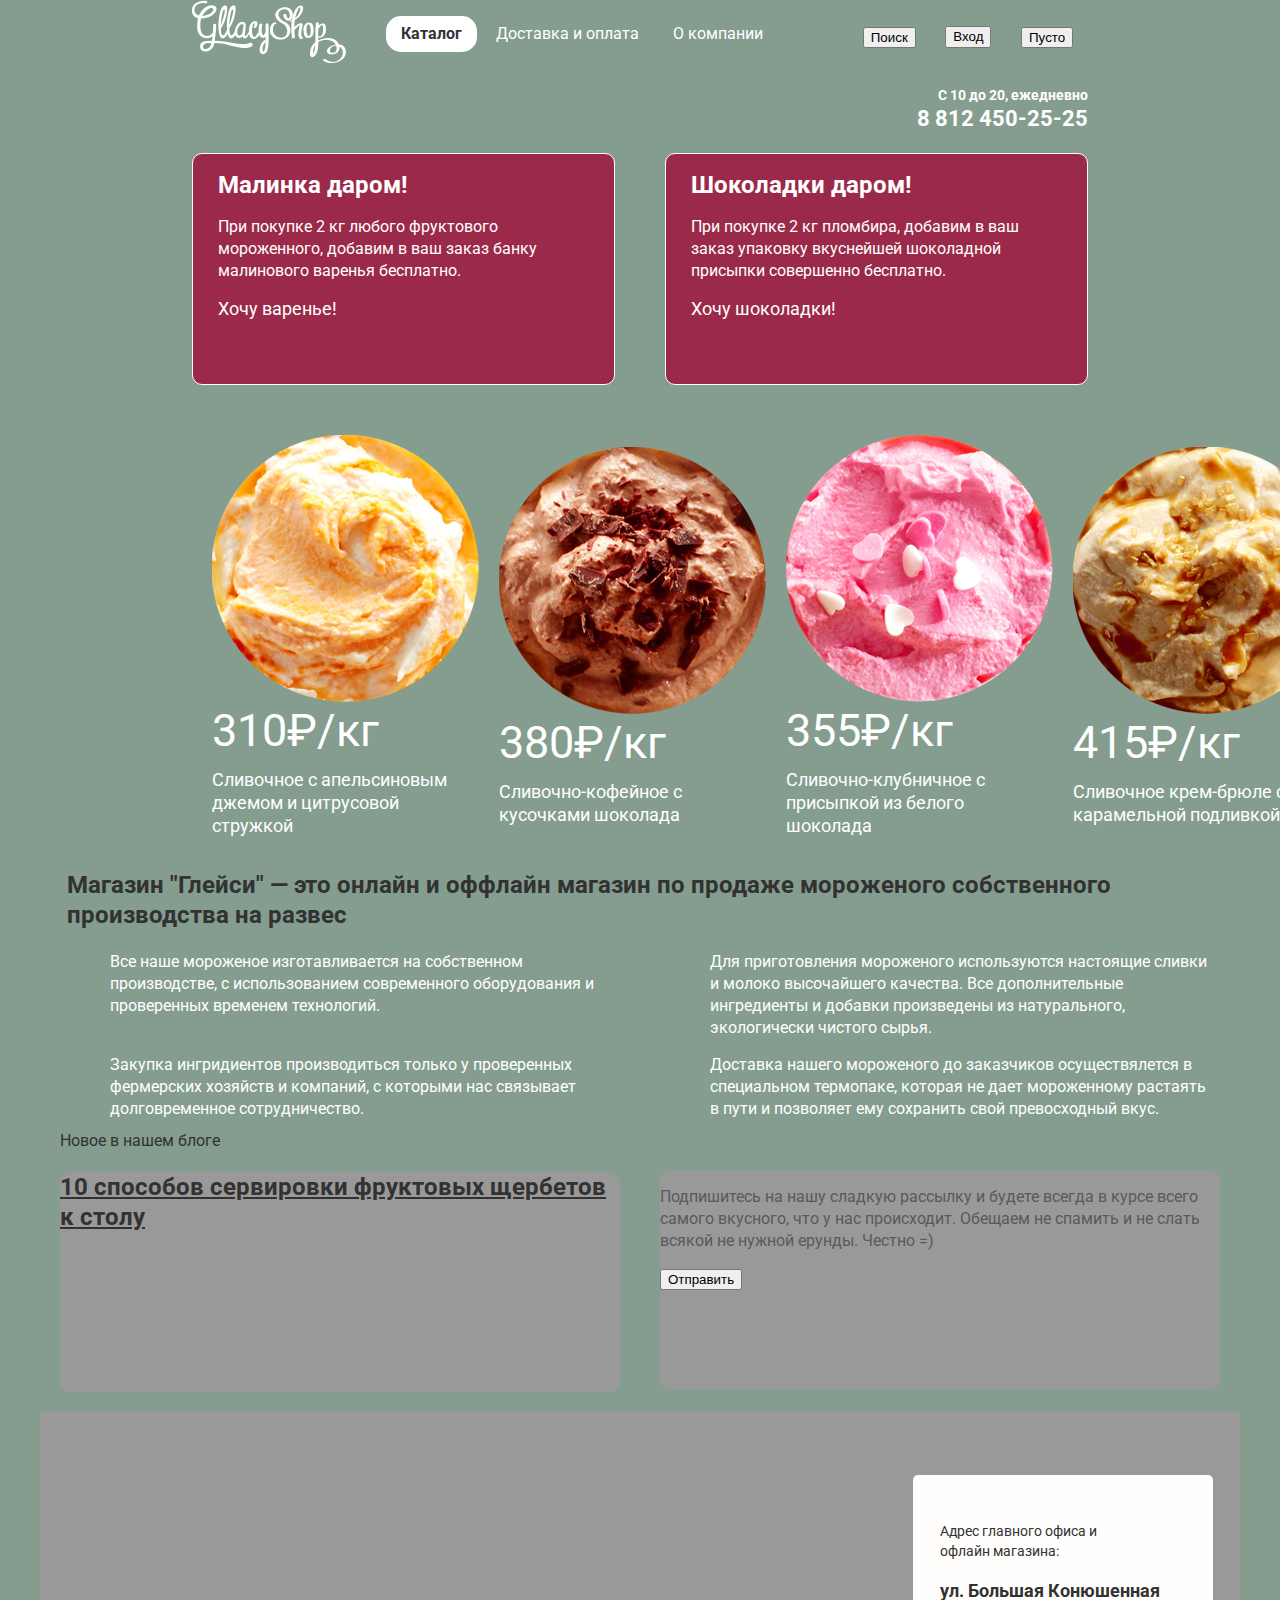
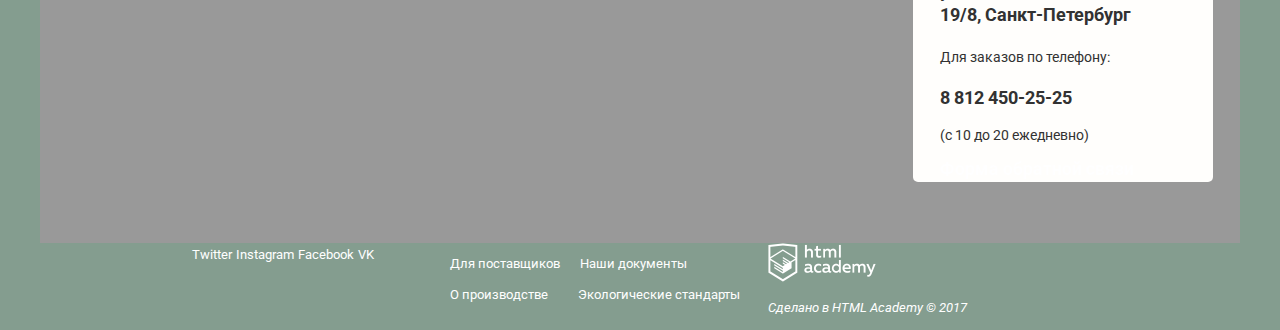
==== commit 471cf6e6: "Посмотри пожалуйста индекс сетку" ====
--- a/index.html
+++ b/index.html
@@ -104,44 +104,10 @@
           <p class="telefone-number">8 812 450-25-25</p>
         </div>
       </div>
-      <div class="wrapper">
-      <input type="radio" name="point" id="slide1" checked>
-      <input type="radio" name="point" id="slide2">
-      <input type="radio" name="point" id="slide3">
-      
-      <div class="slider">
-        <div class="slides slide1"></div>
-        <div class="slides slide2"></div>
-        <div class="slides slide3"></div>
+      <!--
+        Слайдер -->
         
-      </div>  
-      <div class="controls">
-        <label for="slide1"></label>
-        <label for="slide2"></label>
-        <label for="slide3"></label>
         
-      </div>
-    </div>
-        <!--Слайдер 
-        
-          <div class="slide-title-1">
-            <p class="slide-title-1"Крембрюле и пломбир с малиновым джемом> </p>
-          </div>
-          <a class="btn btn-slide" href="#">Давайте оба!</a>
-        </div>
-        <div class="slide slider-2">
-          <div class="slide-title-2">
-            <p class="slide-title-2" Шоколадный пломбир и лимонный сорбет></p>
-          </div>
-          <a class="btn btn-slide" href="#">Давайте оба!</a>
-        </div>
-        <div class="slide slider-3">
-          <div class="slide-title-3">
-            <p class="slide-title-3"Пломбир с помадкой и клубничный щербет></p>
-          </div>
-          <a class="btn btn-slide" href="#">Давайте оба!</a>
-        </div>
-      </div>-->
 
       <div class="banner-columns">
         <div class="banner-raspberry">
@@ -199,49 +165,55 @@
           </p>
         </div>  
       </div>
-      
-      <section class="shop-description">
-        <h1 class="shop-title">Магазин "Глейси"  — это онлайн и оффлайн магазин по продаже мороженного собственного производства на развес</h1>
-
-        <ul class="description-list">
-          <li class="description-ice-cream">Все наше мороженное изготавливается на собственном производстве, с использованием современного оборудования и проверенных временем технологий.
-          </li>
-          <li class="description-leaf">Для приготовления мороженного используются настоящие сливки и молоко высочайшего качества. Все дополнительные ингредиенты и добавки произведены из натурального, экологически чистого сырья.
-          </li>
-           <li class="description-cow">Закупка ингридиентов  производиться только у проверенных фермерских хозяйств и компаний, с которыми нас связывает долговременное сотрудничество.
-          </li>
-          <li class="description-thermometer">Доставка нашего мороженного до заказчиков осуществялется в специальном термопаке, которая не дает мороженному растаять в пути и позволяет ему сохранить свой превосходный вкус.
-          </li>
-        </ul>
-      </section>
+      <div class="description">
+        <section class="shop-description">
+          <h1 class="shop-title">Магазин "Глейси"  — это онлайн и оффлайн магазин по продаже мороженого собственного производства на развес</h1>
+      </div>
+          <ul class="description-list">
+            
+              <li class="description-ice-cream items">Все наше мороженое изготавливается на собственном производстве, с использованием современного оборудования и проверенных временем технологий.
+              </li>
+              <li class="description-leaf items">Для приготовления мороженого используются настоящие сливки и молоко высочайшего качества. Все дополнительные ингредиенты и добавки произведены из натурального, экологически чистого сырья.
+              </li>
+           
+              <li class="description-cow items">Закупка ингридиентов  производиться только у проверенных фермерских хозяйств и компаний, с которыми нас связывает долговременное сотрудничество.
+              </li>
+              <li class="description-thermometer items">Доставка нашего мороженого до заказчиков осуществялется в специальном термопаке, которая не дает мороженному растаять в пути и позволяет ему сохранить свой превосходный вкус.
+              </li>
+           
+          </ul>
+        </div>
+        </section>
+
       <div class="news-block">
         <div class="blog-promo">
           <div class="blog-desctiption">Новое в нашем блоге</div>
-          <a class="blog-last-news" href="#">
+          <div class="article"><a class="blog-last-news" href="#">
             10  способов сервировки фруктовых щербетов<br>к столу
           </a>
+          </div>
+        </div>
+        <!--Форма подписки на рассылку-->
+        <div class="newsletter-wrapper">
+          <div class="newsletter-block">
+            <form class="subscribe-form" action="https://echo.htmlacademy.ru" method="post">
+             <p class="subscribe-form">Подпишитесь на нашу сладкую рассылку и будете всегда в курсе всего самого вкусного, что у нас происходит. Обещаем не спамить и не слать всякой не нужной ерунды. Честно =)</p>
+              <label class="visually-hidden">Логин           
+                <input class="subscribe-icon-user" type="text" name="subscribe" placeholder="Электронная почта" required>
+              </label>
+              <button class="button" type="submit">Отправить</button>
+            </form>
+          </div>
         </div>
       </div> 
-      <!--Форма подписки на рассылку-->
-      <div class="newsletter-wrapper">
-        <div class="newsletter-block">
-          <form class="subscribe-form" action="https://echo.htmlacademy.ru" method="post">
-           <p class="subscribe-form">Подпишитесь на нашу сладкую рассылку и будете всегда в курсе всего самого вкусного, что у нас происходит. Обещаем не спамить и не слать всякой не нужной ерунды. Честно =)</p>
-            <label class="visually-hidden">Логин           
-              <input class="subscribe-icon-user" type="text" name="subscribe" placeholder="Электронная почта" required>
-            </label>
-            <button class="button" type="submit">Отправить</button>
-          </form>
-        </div>
-      </div>
     
-      <div class="map">
+      <section class="map">
         <div class="map-description">
           <div>
-            <p class="office-title">Адрес главного офиса и офлайн магазина:</p>
-          </div>
-          <div>
-           <p class="office-address">ул. Большая Конюшенная 19/8, Санкт-Петербург</p>
+            <p class="office-title">Адрес главного офиса и </br>офлайн магазина:</p>
+          </div>
+          <div>
+           <p class="office-address">ул. Большая Конюшенная</br> 19/8, Санкт-Петербург</p>
           </div>
           <div>
             <p class="for-orders">Для заказов по телефону:</p>
@@ -253,7 +225,9 @@
             <p class="time-work">(с 10 до 20 ежедневно)</p>
           </div>
           <a class="btn btn-feedback" href="#">Форма обратной связи</a>
-          <div class="popup-feedback modal">
+        </div>
+          <!--Скрытые формы-->
+          <!--<div class="popup-feedback modal">
             <h3>Мы обязательно вам ответим!</h3>
             <button class="popup-close" type="button" title="Закрыть">Закрыть</button>
             <form class="subscribe-form" action="https://echo.htmlacademy.ru" method="post">
@@ -280,37 +254,38 @@
             </form>
           </div>
           <div class="popup-overlay modal"></div>
-        </div>
-      </div>  
+      </section>-->  
       <div class="map-canvas"></div>
     </main>
     <footer>
-      <div class="social-block">
-        <a href="#" class="social-link social-twitter">Twitter</a>
-        <a href="#" class="social-link social-instagram">Instagram</a>
-        <a href="#" class="social-link social-facebook">Facebook</a>
-        <a href="#" class="social-link social-vk">VK</a>
-      </div>
-
-      <ul class="bottom-navigation">
-        <li class="heart">
-          <a class="bottom-navigation" href="#"> Для поставщиков</a>
-        </li>
-        <li>
-          <a class="bottom-navigation" href="#">Наши документы</a>
-        </li>
-        <li>
-          <a class="bottom-navigation" href="#">О производстве</a>
-        </li>
-        <li>
-          <a class="bottom-navigation" href="#">Экологические стандарты</a>
-        </li>
-      </ul>
-
-      <address class="footer-author">
-        <img src="img/index.html/logo-htmlacademy.png" alt="Логотип html академии">
-        Сделано в <a class="author-link" href="https://htmlacademy.ru/" target="_blank">HTML Academy</a> © 2017
-      </address>
+      <div class="main-footer">
+        <div class="container">
+          <div class="social-block">
+            <a href="#" class="social-link social-twitter">Twitter</a>
+            <a href="#" class="social-link social-instagram">Instagram</a>
+            <a href="#" class="social-link social-facebook">Facebook</a>
+            <a href="#" class="social-link social-vk">VK</a>
+          </div>
+          <ul class="footer-navigation">
+            <li class="heart">
+              <a class="btn-navigation" href="#"> Для поставщиков</a>
+            </li>
+            <li>
+              <a class="btn-navigation" href="#">Наши документы</a>
+            </li>
+            <li>
+              <a class="btn-navigation" href="#">О производстве</a>
+            </li>
+            <li>
+              <a class="btn-navigation-link" href="#">Экологические стандарты</a>
+            </li>
+          </ul>
+          <address class="footer-author">
+            <img src="img/index.html/logo-htmlacademy.png" alt="Логотип html академии">
+            <p class="author-link">Сделано в <a class="author-link" href="https://htmlacademy.ru/" target="_blank">HTML Academy</a> © 2017</p>
+          </address>
+        </div>
+      </div>
     </footer>
   </body>
 </html>--- a/css/style.css
+++ b/css/style.css
@@ -134,8 +134,11 @@
   text-align: right;
   font-weight: bold;
   text-decoration: none;
-}
-
+
+}
+.telefone-number{
+  margin-top: -5px; 
+}
 /*Формы индекса*/
 /*.user-form,
 .search-form
@@ -266,7 +269,6 @@
   border: 1px solid #999999;
   background: #ffffff;
 }
-
 /* Визуально спрятанные элементы*/
 
 .visually-hidden{
@@ -277,7 +279,6 @@
   margin: -1px;
 }
 
-
 /*Корзина*/
 
 .cart-item-link,
@@ -365,106 +366,6 @@
   color: #ffffff;
   text-decoration: none;
 }
-/*Слайдер*/
-/*.slide-title{
-  font-size: 60px;
-  line-height: 60,35px;
-  font-weight: bold;
-  color: #ffffff;
-  text-decoration: none;
- }
- a.btn-slide {
-  font-size: 32px;
-  line-height: 44px;
-  font-weight: bold;
-  color: #ffffff;
-  text-decoration: none;
-  text-align: center;
- }*/
-
-.wrapper {
-  height: 881px;
-  margin: -190px auto 0;
-  position: relative;
-  width: 1045px;
-  z-index: 0;
-}
-
-.slider {
-  height: inherit;
-  overflow: hidden;
-  position: relative;
-  width: inherit;
-  z-index: 0;
-  
-}
-
-.slides {
-  height: inherit;
-  opacity: 0;
-  position: absolute;
-  width: inherit;
-  z-index: 0;
-  transform: scale(1.5);
-  transition: transform opacity 0.6s linear, opacity 0.6s linear;
-}
-
-.slide1 { background-image: url(https://wmpics.pics/di-7DC0KM1C.png); }
-.slide2 { background-image: url(https://wmpics.pics/di-LQDY.png); }
-.slide3 { background-image: url(https://wmpics.pics/di-5EUL.png); }
-
-#slide1:checked ~ .slider > .slide1,
-#slide2:checked ~ .slider > .slide2,
-#slide3:checked ~ .slider > .slide3
- {
-  opacity: 1;
-  z-index: 1;
-  transform: scale(1);
-}
-
-.wrapper > input {
-  display: none;
-}
-
-.wrapper .controls {
-  left: -70px;
-  margin-left: 90px;
-  position: absolute;
-  top:600px;
-  z-index: 1;
-}
-
-.wrapper label {
-  cursor: pointer;
-  display: inline-block;
-  height: 8px;
-  margin: 25px 12px 0 16px;
-  position: relative;
-  width: 8px;
-  border-radius: 50%;
-  transition: background ease-in-out .5s;
-  z-index: 1;
-}
-
-.wrapper label:hover, 
-#slide1:checked ~ .controls label:nth-of-type(1),
-#slide2:checked ~ .controls label:nth-of-type(2),
-#slide3:checked ~ .controls label:nth-of-type(3)
- {
-  background: #ddd;
-}
-
-.wrapper label:after {
-  border: 2px solid #ddd;
-  content: " ";
-  display: block;
-  height: 12px;
-  left: -4px;
-  position: absolute;
-  top: -4px;
-  width: 12px;
-  border-radius: 50%;
-}
 
 /*Пагинация*/
 
@@ -487,7 +388,23 @@
 background-color:#ffffff;
 color: #323232;
 }
-
+/*Хиты*/
+
+.hits{
+  display: flex;
+  justify-content: space-around;
+  width: 70%;
+  margin: 0 auto;
+  margin-top: 50px;
+  z-index: 15;
+ }
+ .hits-preview{
+  align-content: center;
+  padding-left: 20px; 
+ }
+ .ice-cream img {
+  width: 100%;
+ }
 .products a{
   list-style: none;
 }
@@ -508,7 +425,7 @@
   font-weight: 700px;
   color: #ffffff;
   background-color: transparent;
-  text-align: left;
+  text-align: center;
 }
 .hits-price{
   list-style: none;
@@ -519,14 +436,8 @@
   font-weight: 700px;
   color: #ffffff;
   background-color: transparent;
-  text-align: left; 
-}
-
-.btn,
-.btn-banner,
-.btn-slide{
-  list-style: none;
-}
+}
+
 a.btn-banner,
 a.btn-slide{
   font-size: 18px;
@@ -697,10 +608,9 @@
 
 .user-block{
   display: flex;
-  background: #fff;
+  
   min-width: 240px;
   justify-content: space-around;
-
 }
 
 nav {
@@ -708,7 +618,6 @@
     background-color: transparent;
     display: flex;
     justify-content: space-around;
-
  }
 
 .login-button
@@ -721,13 +630,12 @@
   position: relative;
   display: flex;
   
-  padding-left: 50px;
+  padding-left: 0px;/*пока*/
 }
 .contacts{
-background: #87a092; 
+background: transparent; 
 display: flex;
 width: 70%;
-background-color: transparent;
 margin: 0 auto;
 flex-direction: column;
 flex-wrap: wrap; 
@@ -740,7 +648,7 @@
   line-height: 22px;
   font-weight: bold;
   text-decoration: none;
-  background: #87a092; 
+  background: transparent; 
   }
 
 p.time-work{
@@ -749,7 +657,7 @@
   line-height: 16px;
   font-weight: 400px;
   text-decoration: none;
-  background: #87a092; 
+  background: transparent; 
   
 
 }
@@ -758,44 +666,195 @@
   display: flex;
   flex-direction: column;
   justify-content: flex-end;
-  background: #fff;
-
-  
+  background: #fff; 
 }
 
 .phone-number{
  height: auto; 
 }
+
 .banner-columns{
   display: flex;
   justify-content: space-between;
   width: 70%;
   align-items: center;
   margin: 0 auto;
-  margin-top: -240px;
   z-index: 15;
 }
 .banner-raspberry,
 .banner-chocolate
 {
+  width: 560px;
+  height: 230px;
   padding-left: 25px;
   padding-right: 25px;
+  border: 1px solid #fff;
 }
 .banner-chocolate{
   margin-left: 50px;
 }
-.hits{
-  display: flex;
+
+div.banner-chocolate {
+    background-image: url("..img/index.html/chocolate.jpg");
+    background-size: 100% 100%;
+    background-repeat: no-repeat;
+    background-position: top center;
+    background: #9b2a4a;
+    border-radius: 10px;
+    }
+div.banner-raspberry {
+    background-image: url("..img/index.html/raspberry.jpg");
+    background-size: 100% 100%;
+    background-repeat: no-repeat;
+    background-position: top center;
+    background: #9b2a4a;
+    border-radius: 10px;
+    }
+/* background не отобразился ПОЧЕМУ-то*/
+
+
+.shop-description{
+  display: flex;
+  width: 1146px;
+  text-align: center;
+  margin: auto;
+}
+.description-list{
+  display: flex;
+  list-style: none;
+  width: 1200px;
   justify-content: space-around;
+  margin: auto;
+  flex-wrap: wrap; 
+
+}
+.items{
+  width: 500px;
+  margin-right: 20px;
+  padding-top: 5px;
+  padding-bottom: 10px;
+  padding-left: 20px;
+}
+.news-block{
+  display: flex;
+  width: 1200px;
+  margin: auto;
+  flex-wrap: wrap;
+  justify-content:space-around;
+}
+
+.article,
+.newsletter-wrapper {
+  width: 560px;
+  height: 220px;
+  margin-top: 20px;
+}
+
+.newsletter-wrapper{
+  margin-top: 40px;
+}
+div.article {
+  background-image: url("..img/index.html/blog1.png");
+  background-size: 100%;
+  background-repeat: no-repeat;
+  background-position: top center;
+  background: #999999;
+  border-radius: 10px;
+
+    }
+div.newsletter-wrapper {
+  background-image: url("..img/index.html/blog2.png");
+  background-size: 100%;
+  background-repeat: no-repeat;
+  background-position: top center;
+  background: #999999;
+  border-radius: 10px;
+    }
+.map {
+  display: flex;
+  width: 1200px;
+  height: 431px;
+  background-image: url("..img/index.html/map.png");
+  background-size: 100%;
+  background: #999999;
+  margin: auto;
+  margin-top: 20px;
+  justify-content: flex-end; 
+}
+.map-description{ 
+  width: 273px;
+  height: 275px;
+  background: #fffefc;
+  border-radius:5px;
+  justify-content: flex-end;
+  margin-right: 27px;
+  margin-top: 63px;
+  padding-left: 27px;
+  padding-top: 32px; 
+}
+
+.main-footer .container  {
+  display: flex;
+  list-style: none;
   width: 70%;
-  align-items: center;
-  margin: 0 auto;
-  margin-top: 50px;
-  z-index: 15;
- }
- .ice-cream img {
-  width: 100%;
-
- }
-
-
+  margin: auto;
+  justify-content: space-between; 
+}
+
+.main-footer {
+align-items: center;
+}
+
+.social-block {
+  list-style: none;
+  width: 200px;
+}
+.footer-navigation {
+  list-style: none;
+  display:flex;
+  justify-content: flex-start;
+  width: 320px;
+  flex-wrap: wrap;
+  text-decoration: none;
+  font-weight: 400px;
+  font-size: 13px;
+  line-height: 16px;
+  color:#fff;
+  padding-left: 20px;
+}
+
+.footer-author
+  {
+  width: 320px;
+  font-size: 13px;
+  line-height: 16px;
+  flex-wrap: nowrap;
+  padding-left: 0px;
+  vertical-align: center;
+}
+
+.btn-navigation,
+.btn-navigation-link
+  {
+ color:#fff;
+ width: 150px;
+ padding-top: 5px;
+ padding-left:20px;
+ padding-bottom: 10px; 
+ text-decoration: none;
+ 
+}
+.btn-navigation-link
+{
+padding-left: 30px;
+}
+
+
+
+
+
+
+
+
+
+
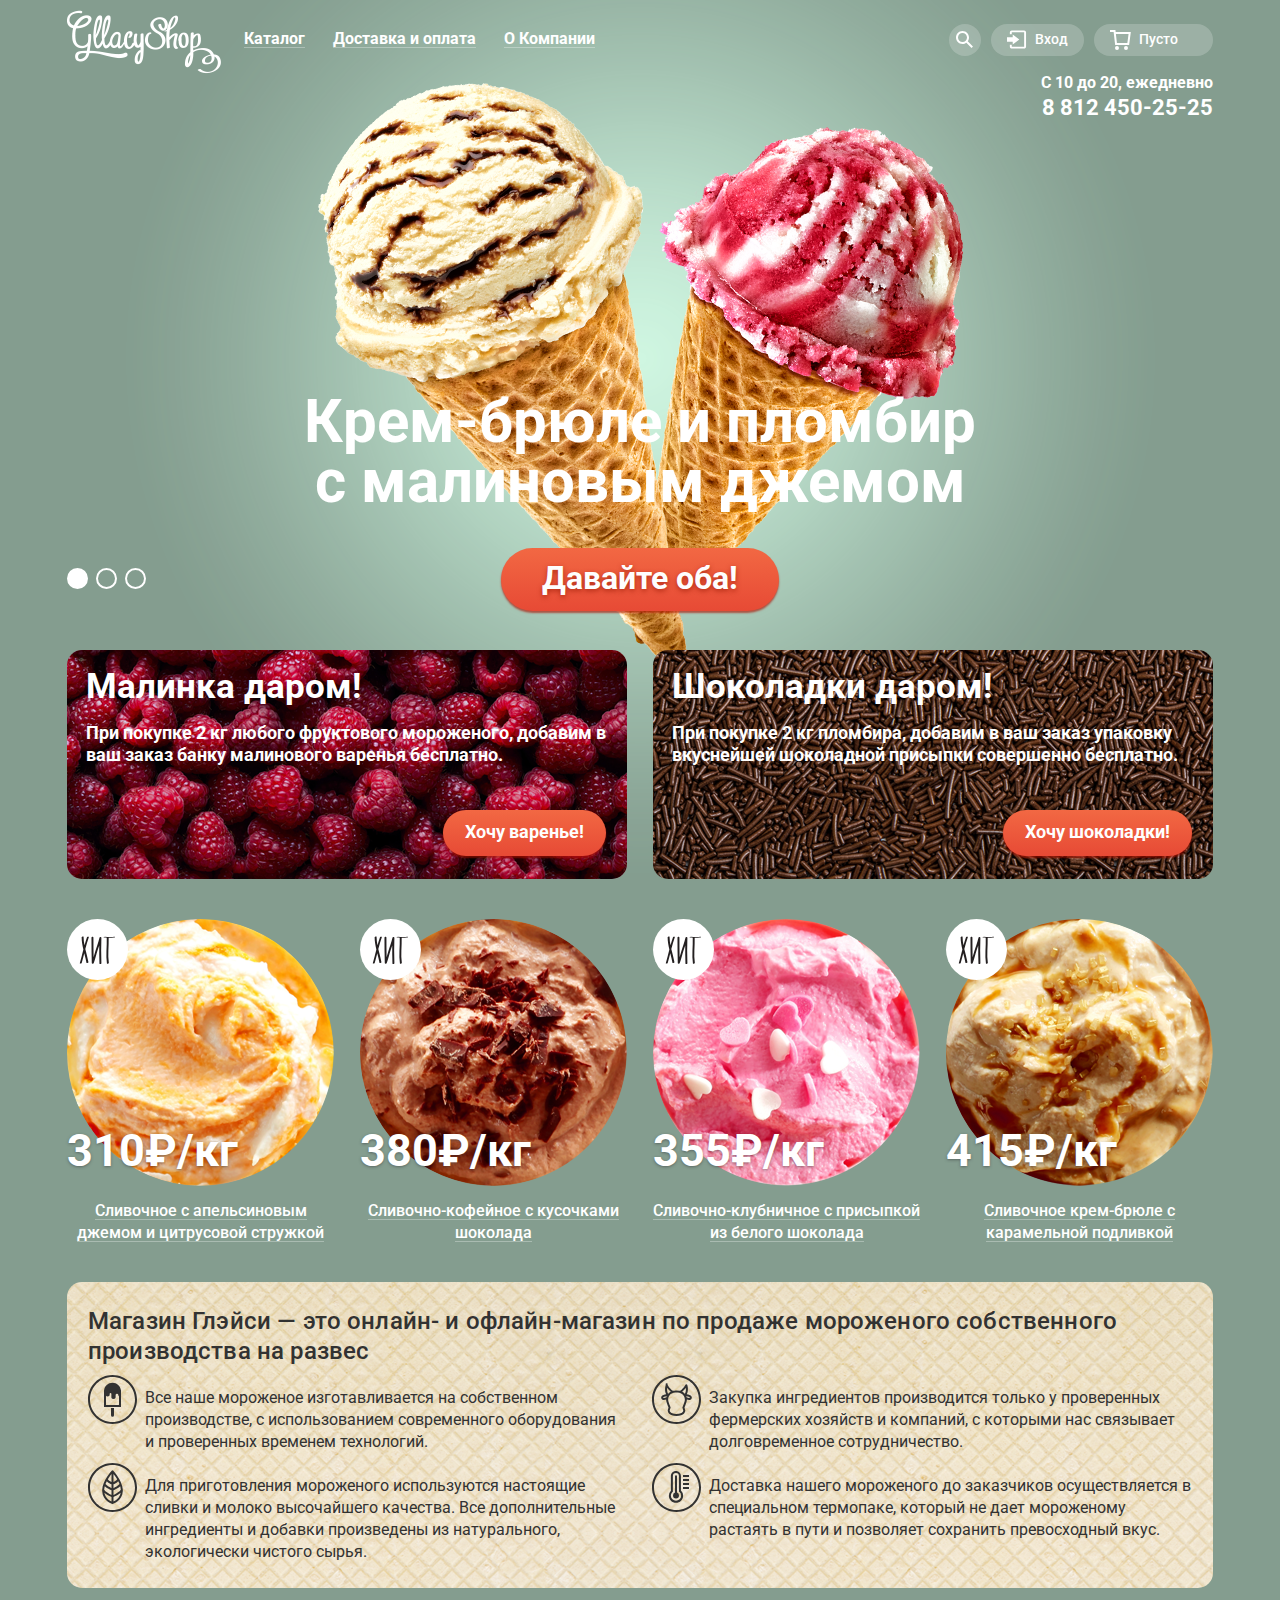
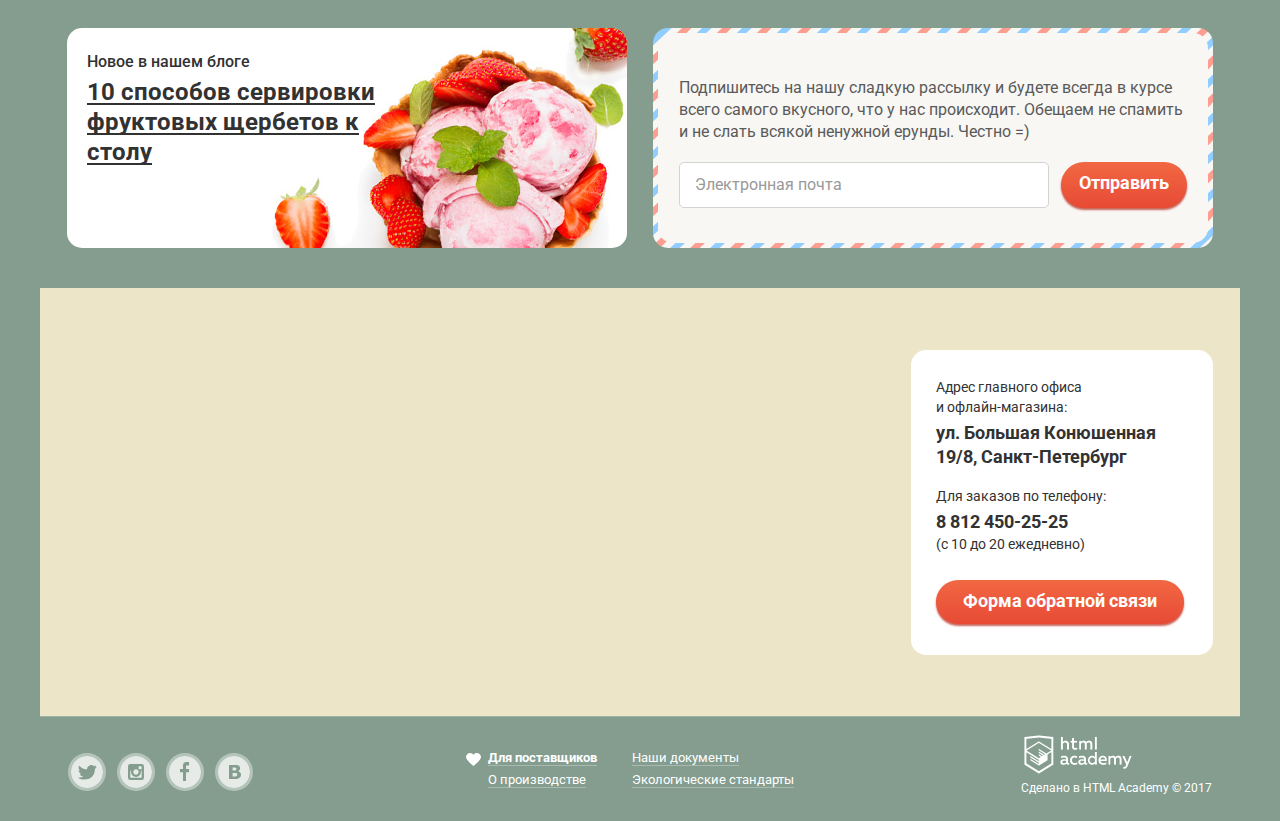
==== commit 4b77b820: "Предзащита" ====
--- a/index.html
+++ b/index.html
@@ -1,291 +1,370 @@
 <!DOCTYPE html>
 <html lang="ru">
   <head>
-  <meta charset="utf-8">
-  <title>"Глэйси"</title>
-  <link href="https://fonts.googleapis.com/css?family=Roboto:400,500,700&amp;subset=cyrillic" rel="stylesheet">
-  <link href="css/normalize.css" rel="stylesheet">
-  <link href="css/style.css" rel="stylesheet">
+    <meta http-equiv="X-UA-Compatible" content="IE=edge">
+    <meta charset="utf-8">
+    <title>HTML Academy: Глейси</title>
+    <link href="https://fonts.googleapis.com/css?family=Roboto:300,400,500,700,900&amp;subset=cyrillic" rel="stylesheet">
+    <link href="css/normalize.css" rel="stylesheet">
+    <link href="css/style.css" rel="stylesheet">
   </head>
+
   <body>
-    <header class="main-header">
-      <!--Навигация--> 
-      <div class="container">
-        <nav class="main-navigation">
-          <a class="main-header-logo">
-            <img src="img/index.html/logo.png" width="154" height="64" alt="Логотип магазина Глейси">
-          </a>
-          <ul class="site-navigation">
-            <li class="navigation-item current-item", class="navigate">
-              <a href="index.html">Каталог</a>    
-              <ul class="sub-menu">
-                <li class="navigate sub-item-current">
-                  <a href="#">Новинки</a>
-                </li>
-                <li class="navigate">
-                  <a href="#">Сливочное</a>
-                </li>
-                <li class="navigate">
-                  <a href="#">Щербеты</a>
-                </li>
-                <li class="navigate">
-                  <a href="#">Фруктовый лед</a>
-                </li>
-                <li class="navigate">
-                  <a href="#">Мелорин</a>
-                </li>
-              </ul>
-            </li>
-            <li class="navigation-item">
-              <a href="#">Доставка и оплата</a>
-            </li>
-            <li class="navigation-item">
-              <a href="#">О компании</a>
-            </li>
-          </ul>
-        </nav> 
-      </div>     
-      <div>
-        <ul aria-label="user-navigation">
-          <div class="user-block">
-            <li class ="search-button"aria-label="Поиск"><button>Поиск</button>
-            <!--Форма поиска-->  
-              <!--<div class="search-form modal">
-                <div class="search-wrapper">
-                  <button class="button-search"></button>
+    <!--Управление слайдером-->
+
+    <input class="visually-hidden slider-radio-1" type="radio" id="product-1" name="toggle" checked>
+    <input class="visually-hidden slider-radio-2" type="radio" id="product-2" name="toggle">
+    <input class="visually-hidden slider-radio-3" type="radio" id="product-3" name="toggle">
+
+    <div class="site-wrapper">
+      <div class="site-container">
+
+        <header class="main-header">
+          <div class="top-container">
+            <a href="#" class="main-header-logo">
+              <img src="img/index.html/logo.png" width="154" height="64" alt="Логотип магазина Глейси">
+            </a>
+            <div class="navigation-container">
+              <!--Главная навигация (меню)-->
+              <nav class="main-navigation">
+                <ul class="site-navigation">
+                  <li class="catalog">
+                    <a class="header-link catalog-link" href="inner.html">Каталог</a>
+                    
+                      <ul class="modal catalog-navigation">
+                        <li><a class="catalog-navigation-link new-item-link" href="#">Новинки</a></li>
+                        <li><a class="catalog-navigation-link creamy-link" href="inner.html">Сливочное</a></li>
+                        <li><a class="catalog-navigation-link" href="#">Щербеты</a></li>
+                        <li><a class="catalog-navigation-link" href="#">Фруктовый лед</a></li>
+                        <li><a class="catalog-navigation-link" href="#">Мелорин</a></li>
+                      </ul>
+                  
+                  </li>
+                  <li><a class="header-link" href="#">Доставка и оплата</a></li>
+                  <li><a class="header-link" href="#">О Компании</a></li>
+                </ul>
+              </nav>
+              <div class="right-navigation-container">
+                <div class="search">
+                  <a class="search-link right-navigation-link" href="#">
+                    <span class="visually-hidden">Поиск</span>
+                  </a>
+                  <div class="modal search-modal">
+                    <form class="form-style search-form" action="#" method="get">
+                      <label class="visually-hidden" for="search">Что ищем?</label>
+                      <input type="search" name="search" id="search" placeholder="Что ищем?">
+                    </form>
+                  </div>
+                </div>
+                <!--Пользовательская навигация-->
+                <ul class="user-navigation">
+                  <li>
+                    <a class="sign-in-link right-navigation-link" href="#">
+                      Вход
+                    </a>
+                    <!--Форма аутентификации-->
+                    <div class="modal sign-in-modal">
+                      <form class="form-style sign-in-form" action="#" method="post">
+                        <label class="visually-hidden" for="user-email">Электронная почта</label>
+                        <input type="email" name="email" id="user-email" placeholder="Электронная почта">
+                        <label class="visually-hidden" for="user-password">Пароль</label>
+                        <input type="password" name="password" id="user-password" placeholder="Пароль">
+                        <button type="submit" class="button sign-in-button" name="user-sign-in">Войти</button>
+                        <div class="user-help">
+                          <a href="#" class="user-help-link">Забыли пароль?</a>
+                          <a href="#" class="user-help-link">Новая регистрация</a>
+                        </div>
+                      </form>
+                    </div>
+                  </li>
+                </ul>
+                <!--Корзина-->
+                <div class="cart">
+                  <a class="right-navigation-link cart-link cart-empty">Пусто</a>
                 </div>
               </div>
-              <div class="search-form modal"> 
-                <form  class="search-form"
-                action="https://echo.htmlacademy.ru" method="post">
-                  <p>                
-                    <label class="visually-hidden">Поле поиска</label>
-                    <input type="text" name="search" placeholder="Что ищем?">
-                  </p>
+            </div>
+          </div>
+
+          <div class="bottom-container">  
+            <p class="info">
+              <span class="info-time">С 10 до 20, ежедневно</span>
+              <span class="info-tel">8 812 450-25-25</span>
+            </p>
+          </div>
+        </header>
+
+        <main class="container">
+
+          <h1 class="title-header visually-hidden">Магазин мороженого Глэйси</h1>
+
+          <!--Cлайдер-->
+          <section class="slider">
+            <h2 class="visually-hidden">Слайдер</h2>
+            <div class="slider-controls">
+                <label class="slider-label-1" for="product-1">Первый</label>
+                <label class="slider-label-2" for="product-2">Второй</label>
+                <label class="slider-label-3" for="product-3">Третий</label>
+            </div>
+            <ul class="slider-list">
+              <li class="slider-item slide slider-item-1" id="slide1">
+                <h3 class="slide-title">Крем-брюле и пломбир с малиновым джемом</h3>
+                <a class="button slider-button" href="#">Давайте оба!</a>
+              </li>
+              <li class="slider-item slide slider-item-2" id="slide2">
+                <h3 class="slide-title">Шоколадный пломбир и лимонный сорбет</h3>
+                <a class="button slider-button" href="#">Давайте оба!</a>
+              </li>
+              <li class="slider-item slide slider-item-3" id="slide3">
+                <h3 class="slide-title">Пломбир с помадкой и клубничный щербет</h3>
+                <a class="button slider-button" href="#">Давайте оба!</a>
+              </li>
+            </ul>
+          </section>
+          <!--Баннеры-->
+          <section class="banners">
+            <h2 class="visually-hidden">Акции</h2>
+            <ul class="banners-list">
+              <li class="banners-position banners-raspberries">
+                <h3 class="banners-header">Малинка даром!</h3>
+                <p class="banners-text">При покупке 2 кг любого фруктового мороженого, добавим в ваш заказ банку малинового варенья бесплатно.</p>
+                <a class="button banners-button" href="#">Хочу варенье!</a>
+              </li>
+              <li class="banners-position banners-chocolate">
+                <h3 class="banners-header">Шоколадки даром!</h3>
+                <p class="banners-text">При покупке 2 кг пломбира, добавим в ваш заказ упаковку вкуснейшей шоколадной присыпки совершенно бесплатно.</p>
+                <a class="button banners-button" href="#">Хочу шоколадки!</a>
+              </li>
+            </ul>
+          </section>
+
+          <!--Хиты-->
+          <section class="index-products hits">
+            <h2 class="visually-hidden">Хиты продаж</h2>
+            <ul class="icecream-list">
+              <li class="icecream icecream-hit">
+                <h3 class="icecream-name">
+                  <a href="#" class="icecream-link">
+                    Сливочное с апельсиновым джемом и цитрусовой стружкой
+                  </a>
+                </h3>
+                <div class="icecream-container hit-container">
+                  <img src="img/index.html/hit1.png" width="267" height="267" alt="Сливочное с апельсиновым джемом и цитрусовой стружкой">
+                  <p class="price">310₽<span class="kg">/кг</span></p>
+                </div>
+                <a href="#" class="button send-button">Быстрый просмотр</a>
+              </li>
+              <li class="icecream icecream-hit">
+                <h3 class="icecream-name">
+                  <a href="#" class="icecream-link">
+                    Сливочно-кофейное с кусочками шоколада
+                  </a>
+                </h3>
+                <div class="icecream-container hit-container">
+                  <img src="img/index.html/hit2.png" width="267" height="267" alt="Сливочно-кофейное с кусочками шоколада">
+                  <p class="price">380₽<span class="kg">/кг</span></p>
+                </div>
+                <a href="#" class="button send-button">Быстрый просмотр</a>
+              </li>
+              <li class="icecream icecream-hit">
+                <h3 class="icecream-name">
+                  <a href="#" class="icecream-link">
+                    Сливочно-клубничное с присыпкой из белого шоколада
+                  </a>
+                </h3>
+                <div class="icecream-container hit-container">
+                  <img src="img/index.html/hit3.png" width="267" height="267" alt="Сливочно-клубничное с присыпкой из белого шоколада">
+                  <p class="price">355₽<span class="kg">/кг</span></p>
+                </div>
+                <a href="#" class="button send-button">Быстрый просмотр</a>
+              </li>
+              <li class="icecream icecream-hit">
+                <h3 class="icecream-name">
+                  <a href="#" class="icecream-link">
+                    Сливочное крем-брюле с карамельной подливкой
+                  </a>
+                </h3>
+                <div class="icecream-container hit-container">
+                  <img src="img/index.html/hit4.png" width="267" height="267" alt="Сливочное крем-брюле с карамельной подливкой">
+                  <p class="price">415₽<span class="kg">/кг</span></p>
+                </div>
+                <a href="#" class="button send-button">Быстрый просмотр</a>
+              </li>
+            </ul>
+          </section>
+
+          <!--About-->
+          <section class="about">
+            <h2 class="visually-hidden">О нас</h2>
+            <p class="about-header">
+              Магазин Глэйси — это онлайн- и офлайн-магазин по продаже мороженого собственного
+              производства на развес
+            </p>
+            <ul class="about-list">
+              <li class="about-description about-icecream">
+                Все наше мороженое изготавливается на собственном
+                производстве, с использованием современного оборудования
+                и проверенных временем технологий.
+              </li>
+              <li class="about-description about-cow">
+                Закупка ингредиентов  производится только у проверенных
+                фермерских хозяйств и компаний, с которыми нас связывает
+                долговременное сотрудничество.
+              </li>
+              <li class="about-description about-leaf">
+                Для приготовления мороженого используются настоящие
+                сливки и молоко высочайшего качества. Все дополнительные
+                ингредиенты и добавки произведены из натурального,
+                экологически чистого сырья.
+              </li>
+              <li class="about-description about-thermometer">
+                Доставка нашего мороженого до заказчиков осуществляется
+                в специальном термопаке, который не дает мороженому
+                растаять в пути и позволяет сохранить превосходный вкус.
+              </li>
+            </ul>
+          </section>
+
+          <!--Блог -->
+          <div class="main-wrapper">
+            <article class="blog">
+              <h2 class="blog-header">Новое в нашем блоге</h2>
+              <h3 class="blog-state-header">
+                <a class="blog-state-link" href="">
+                10 способов сервировки
+                фруктовых щербетов к
+                столу
+                </a>
+              </h3>
+            </article>
+
+            <!--Подписка -->
+            <section class="dispatch">
+              <div class="add-background">
+                <h2 class="visually-hidden">Подписка на рассылку</h2>
+                <p class="dispatch-subscribe">
+                  Подпишитесь на нашу сладкую рассылку и будете всегда в курсе
+                  всего самого вкусного, что у нас происходит. Обещаем не спамить
+                  и не слать всякой ненужной ерунды. Честно =)
+                </p>
+                <form class="form-style dispatch-form" action="#" method="post">
+                  <label class="visually-hidden" for="dispatch-email">Электронная почта</label>
+                  <input type="email" name="dispatch-email" id="dispatch-email" placeholder="Электронная почта">
+                  <button class="button dispatch-button">Отправить</button>
                 </form>
               </div>
-            </li>-->
-            <!--Форма аутентификации-->
-            <li class="login-button" aria-label="Аутентификация"><button>Вход</button>
-              <div>
-                <!--
-                <form class="user-form modal" method="post"
-                  action="https://echo.htmlacademy.ru">
-                  <p>
-                    <label class="visually-hidden">Электронная почта</label>
-                    <input type="email" name="email" placeholder="Электронная почта">
-                  </p>
-                  <p>
-                    <label class="visually-hidden">Пароль</label>
-                    <input type="password" name="password" placeholder="Пароль">
-                  </p>
-                  <button class="btn login-btn" type="submit">Войти</button>
-                  <p>
-                    <a class="form-link" href="#">Забыли пароль?</a>
-                  </p>
-                  <p>
-                    <a class="form-link" href="#">Новая регистрация</a>
-                  </p>
-                </form>-->
+            </section>
+          </div>
+
+          <!--Контакты-->
+          <section class="map">
+            <h2 class="visually-hidden">Карта</h2>
+            <div class="map-input">
+              <iframe src="https://yandex.ru/map-widget/v1/?um=constructor%3A14a53e1340af0dc354bc78024582a9b978b11ada013a43c2ddec73d4adc3a1ab&amp;source=constructor" width="1200" height="430" frameborder="0"></iframe>
+              <img src="img/map.png" width="1200" height="430" alt="Карта">
+            </div>
+            <div class="feedback">
+              <h3 class="visually-hidden">Обратная связь</h3>
+              <div class="feedback-text">
+                <p class="feedback-adress">
+                  Адрес главного офиса<br>
+                  и офлайн-магазина:<br>
+                  <span class="feedback-bold">
+                  ул. Большая Конюшенная
+                  19/8, Санкт-Петербург<br>
+                  </span>
+                </p>
+                <p class="feedback-number">
+                  Для заказов по телефону:<br>
+                  <span class="feedback-bold">
+                  8 812 450-25-25
+                  </span><br>
+                  (с 10 до 20 ежедневно)
+                </p>
               </div>
-            </li>
-            <li class="cart"aria-label="Корзина"><button>Пусто</button>
-            </li>
-          </div>
-        </ul>
+              <a class="button feedback-button">Форма обратной связи</a>
+            </div>
+          </section>
+
+        </main>
+
+        <!--Футер -->
+        <footer class="main-footer">
+          <div class="left-footer-container">
+
+            <!--Соцсети блок-->
+            <div class="footer-social">
+              <ul class="social-list">
+                <li>
+                  <a class="social-button twitter" href="#">
+                    <span class="visually-hidden">Твиттер</span>
+                  </a>
+                </li>
+                <li>
+                  <a class="social-button instagram" href="#">
+                    <span class="visually-hidden">Инстаграм</span>
+                  </a>
+                </li>
+                <li>
+                  <a class="social-button facebook" href="#">
+                    <span class="visually-hidden">Фейсбук</span>
+                  </a>
+                </li>
+                <li>
+                  <a class="social-button vkontakte" href="#">
+                    <span class="visually-hidden">Вконтакте</span>
+                  </a>
+                </li>
+              </ul>
+            </div>
+
+            <!--Ссылки блок-->
+            <nav class="footer-navigation">
+              <ul class="footer-navigation-list">
+                <li>
+                  <a class="footer-navigation-link footer-bold" href="#">Для поставщиков</a>
+                  <a class="footer-navigation-link" href="#">О производстве</a>
+                </li>
+                <li>
+                  <a class="footer-navigation-link" href="#">Наши документы</a>
+                  <a class="footer-navigation-link" href="#">Экологические стандарты</a>
+                </li>
+              </ul>
+            </nav>
+          </div>
+
+          <!--Копирайтинг блок -->
+          <div class="footer-copyright">
+            <a class="footer-logo-link" href="https://htmlacademy.ru/intensive/htmlcss">
+              <img src="img/index.html/logo-htmlacademy.png" width="108" height="39" alt="Логотип htmlacademy">
+            </a>
+            <p>Сделано в <a class="footer-copyright-link" href="https://htmlacademy.ru/intensive/htmlcss">HTML Academy</a> © 2017</p>
+          </div>
+        </footer>
+
       </div>
-    </header>
-    <main class="container">
-      <div class="contacts">
-        <div class="work-time">
-          <p class="work-time">С 10 до 20, ежедневно</p>
-        </div>
-        <div class="telefone-number">
-          <p class="telefone-number">8 812 450-25-25</p>
-        </div>
-      </div>
-      <!--
-        Слайдер -->
-        
-        
-
-      <div class="banner-columns">
-        <div class="banner-raspberry">
-          <h2 class="banner-title">Малинка даром!</h2>
-          <p class="banner-text">При покупке 2 кг любого фруктового мороженного, добавим в ваш заказ банку малинового варенья бесплатно.</p>
-          <a class="btn btn-banner" href="#">Хочу варенье!</a>
-        </div>
-      
-        <div class="banner banner-chocolate">
-           <h2 class="banner-title">Шоколадки даром!</h2> 
-           <p class="banner-text">При покупке 2 кг пломбира, добавим в ваш заказ упаковку вкуснейшей шоколадной присыпки совершенно бесплатно.</p>
-           <a class="btn btn-banner" href="#">Хочу шоколадки!</a>
-        </div>
-      </div>
-     
-      <!--Мороженое -->
-      <div class="hits">
-        <div class="hits-preview">
-          <div>            
-            <img class="ice-cream" src="img/index.html/hit1.png" alt="Ice-cream" width="267" height="267">
-            <span class="hits-price">310₽/кг</span>
-          </div>
-          <p>
-            <a class="hits-title" href="#">Сливочное с апельсиновым джемом и цитрусовой стружкой</a>
-          </p>
-        </div>
-
-        <div class="hits-preview">
-          <div>
-            <img class="ice-cream" src="img/index.html/hit2.png" alt="Ice-cream" width="267" height="267">
-            <span class="hits-price">380₽/кг</span>
-          </div>
-          <p>
-            <a class="hits-title" href="#">Сливочно-кофейное с кусочками шоколада</a>            
-          </p>
-        </div>
-
-        <div class="hits-preview">
-          <div>            
-            <img class="ice-cream" src="img/index.html/hit3.png" alt="Ice-cream" width="267" height="267">
-            <span class="hits-price">355₽/кг</span>
-          </div>
-          <p>
-            <a class="hits-title" href="#">Сливочно-клубничное с присыпкой из белого шоколада</a>
-          </p>
-        </div>
-
-        <div class="hits-preview">
-          <div>            
-            <img class="ice-cream" src="img/index.html/hit4.png" alt="Ice-cream" width="267" height="267">
-            <span class="hits-price">415₽/кг</span>
-          </div>
-          <p>
-            <a class="hits-title" href="#">Сливочное крем-брюле с карамельной подливкой</a>
-          </p>
-        </div>  
-      </div>
-      <div class="description">
-        <section class="shop-description">
-          <h1 class="shop-title">Магазин "Глейси"  — это онлайн и оффлайн магазин по продаже мороженого собственного производства на развес</h1>
-      </div>
-          <ul class="description-list">
-            
-              <li class="description-ice-cream items">Все наше мороженое изготавливается на собственном производстве, с использованием современного оборудования и проверенных временем технологий.
-              </li>
-              <li class="description-leaf items">Для приготовления мороженого используются настоящие сливки и молоко высочайшего качества. Все дополнительные ингредиенты и добавки произведены из натурального, экологически чистого сырья.
-              </li>
-           
-              <li class="description-cow items">Закупка ингридиентов  производиться только у проверенных фермерских хозяйств и компаний, с которыми нас связывает долговременное сотрудничество.
-              </li>
-              <li class="description-thermometer items">Доставка нашего мороженого до заказчиков осуществялется в специальном термопаке, которая не дает мороженному растаять в пути и позволяет ему сохранить свой превосходный вкус.
-              </li>
-           
-          </ul>
-        </div>
-        </section>
-
-      <div class="news-block">
-        <div class="blog-promo">
-          <div class="blog-desctiption">Новое в нашем блоге</div>
-          <div class="article"><a class="blog-last-news" href="#">
-            10  способов сервировки фруктовых щербетов<br>к столу
-          </a>
-          </div>
-        </div>
-        <!--Форма подписки на рассылку-->
-        <div class="newsletter-wrapper">
-          <div class="newsletter-block">
-            <form class="subscribe-form" action="https://echo.htmlacademy.ru" method="post">
-             <p class="subscribe-form">Подпишитесь на нашу сладкую рассылку и будете всегда в курсе всего самого вкусного, что у нас происходит. Обещаем не спамить и не слать всякой не нужной ерунды. Честно =)</p>
-              <label class="visually-hidden">Логин           
-                <input class="subscribe-icon-user" type="text" name="subscribe" placeholder="Электронная почта" required>
-              </label>
-              <button class="button" type="submit">Отправить</button>
-            </form>
-          </div>
-        </div>
-      </div> 
-    
-      <section class="map">
-        <div class="map-description">
-          <div>
-            <p class="office-title">Адрес главного офиса и </br>офлайн магазина:</p>
-          </div>
-          <div>
-           <p class="office-address">ул. Большая Конюшенная</br> 19/8, Санкт-Петербург</p>
-          </div>
-          <div>
-            <p class="for-orders">Для заказов по телефону:</p>
-          </div>
-          <div class="phone">
-            <p class="phone-number">8 812 450-25-25</p>
-          </div>
-          <div>
-            <p class="time-work">(с 10 до 20 ежедневно)</p>
-          </div>
-          <a class="btn btn-feedback" href="#">Форма обратной связи</a>
-        </div>
-          <!--Скрытые формы-->
-          <!--<div class="popup-feedback modal">
-            <h3>Мы обязательно вам ответим!</h3>
-            <button class="popup-close" type="button" title="Закрыть">Закрыть</button>
-            <form class="subscribe-form" action="https://echo.htmlacademy.ru" method="post">
-              <p> 
-                <label class="visually-hidden">
-                  <input type="text" name="feedback-name" placeholder="Как вас зовут?">
-                  <span>Как вас зовут?</span>
-                </label>
-              </p> 
-              <p>
-                <label class="visually-hidden">
-                  <input type="email" name="feedback-email" placeholder="Ваша почта для ответа?" required>
-                  <span>Ваша почта для ответа?</span>
-                </label>
-              </p>
-              <p>
-                <label class="visually-hidden">
-                  <textarea name="feedback-text" placeholder="Напишите что-нибудь..." required>
-                  </textarea>
-                  <span>Напишите что-нибудь...</span>
-                </label>
-              </p>
-              <button class="submit">Отправить</button>
-            </form>
-          </div>
-          <div class="popup-overlay modal"></div>
-      </section>-->  
-      <div class="map-canvas"></div>
-    </main>
-    <footer>
-      <div class="main-footer">
-        <div class="container">
-          <div class="social-block">
-            <a href="#" class="social-link social-twitter">Twitter</a>
-            <a href="#" class="social-link social-instagram">Instagram</a>
-            <a href="#" class="social-link social-facebook">Facebook</a>
-            <a href="#" class="social-link social-vk">VK</a>
-          </div>
-          <ul class="footer-navigation">
-            <li class="heart">
-              <a class="btn-navigation" href="#"> Для поставщиков</a>
-            </li>
-            <li>
-              <a class="btn-navigation" href="#">Наши документы</a>
-            </li>
-            <li>
-              <a class="btn-navigation" href="#">О производстве</a>
-            </li>
-            <li>
-              <a class="btn-navigation-link" href="#">Экологические стандарты</a>
-            </li>
-          </ul>
-          <address class="footer-author">
-            <img src="img/index.html/logo-htmlacademy.png" alt="Логотип html академии">
-            <p class="author-link">Сделано в <a class="author-link" href="https://htmlacademy.ru/" target="_blank">HTML Academy</a> © 2017</p>
-          </address>
-        </div>
-      </div>
-    </footer>
+    </div>
+
+    <!--Форма обратной связи-->
+    <div class="modal feedback-modal-wrapper">
+              <section class="feedback-modal">
+                <h2 class="visually-hidden">Форма обратной связи</h2>
+                <h3 class="feedback-modal-header">Мы обязательно вам ответим!</h3>
+                <button class="modal-close"></button>
+                <form class="form-style feedback-form" action="#" method="post">
+                  <label class="visually-hidden" for="feedback-name">Имя</label>
+                  <input class="feedback-name" type="text" name="name" id="feedback-name" placeholder="Как вас зовут?">
+                  <label class="visually-hidden" for="feedback-email">Электронная почта</label>
+                  <input class="feedback-email" type="email" name="email" id="feedback-email" placeholder="Ваша почта для ответа?">
+                  <textarea class="feedback-textarea" rows="6" cols="40" placeholder="Напишите что нибудь..."></textarea>
+                  <button class="button feedback-modal-button" type="submit" name="feedback">
+                    Отправить
+                  </button>
+                </form>
+              </section>
+            </div>
+
+<!--<script src="js/script.js"></script>-->
+
   </body>
-</html>+</html>
--- a/css/style.css
+++ b/css/style.css
@@ -1,860 +1,2468 @@
-/*Глобальные*/
-  body
-  {
+body {
   margin: 0;
   padding: 0;
   box-sizing: border-box;
-  font-family: "Roboto", Open Sans, sans-serif;
+
+  font-family: "Roboto", "Arial", sans-serif;
   font-size: 16px;
-  line-height: 22px;
-  font-weight: 700px;
+  line-height: 18px;
+  font-weight: 700;
   color: #ffffff;
+}
+
+a {
   text-decoration: none;
+}
+
+.title-header {
+  margin: 0 0 25px;
+
+  font-size: 35px;
+  font-weight: 700;
+  line-height: 41px;
+}
+
+.site-wrapper {
+  background-image: url("../img/icecream-slider-1.png");
   background-color: #849d8f;
-  background-position: 0 0;
-{
-  list-style:none;
-  background:#87a092;
-}
-}
-
-ul {
-  list-style: none;
-}
-
-/*Навигация*/
-.navigation-item {
-  display: inline-block;
-  position: relative;
-  z-index: 12;
-}
-
-.navigation-item > a {  
-  display: inline-block;
-  color:#ffffff;
-  text-decoration:none;
-  background: transparent;
-  border-radius: 15px;  
-  padding: 7px 15px;
-  margin-bottom:5px;
-  z-index: 12;
-  }
-
-.navigation-item > a:hover {
-    background: #f7f6f3;
-    color: #323232;
-    text-decoration:none;
-      }
-.navigation-item > a:focus {
-  background: #d07058;
-  color: #323232;
-  text-decoration:none;
-  font-weight:700;
-  }
-
-.navigation-item.current-item > a {  
-  border-radius: 15px;
-  background: #ffffff;
-  color: #323232;
-  font-weight: 700;
-}
-
-.sub-menu {  
-  display: none;
-  position: absolute;
-  top: 100%;
-  left: 0;
-  min-width: 130px;
-  background: #f8f7f4;
-  border-radius: 3px;
-  padding: 8px 5px 8px 22px;
-  white-space: normal;
-  box-shadow:0 20px 20px(rgba 0,0,0,0.4);
-  padding: 0;
-  margin: 0;
-}
-
-.navigate {
-  padding: 5px 10px;
-  white-space: nowrap;
-  z-index: 12;
-}
-
-.sub-menu a {
-  text-decoration:none;
-  color: #323232;
-  font-size:14px;
-  line-height:24px;
-  z-index: 12;
-}
-
-.sub-item-current {
-  font-weight: 700;
-  border-bottom: 1px solid #999999;
-  z-index: 12;
-}
-
-li.navigate:hover {
- background: #fbded7;
- border-radius: 3px;
-  
-}
-li.navigate:focus {
- background: #f6b5a5;
- border-radius: 3px;
-}
-
-li.navigate:active {
- background: #li.navigate:focus {
- background: #f6b5a5;
- border-radius: 3px;
-};
- border-radius: 3px;
-}
-.sub-menu a:focus{
- background: #f6b5a5; 
-}
-.navigation-item:hover > .sub-menu {
-  display: block;
-}
-
-p.work-time{
-  font-size: 14px;
-  line-height: 16px;
-  color: #ffffff;
-  text-align: right;
-  font-weight: bold;
-  text-decoration: none;
-}
-
-p.telefone-number {
-  font-size: 22px;
-  line-height: 24px;
-  color: #ffffff;
-  text-align: right;
-  font-weight: bold;
-  text-decoration: none;
-
-}
-.telefone-number{
-  margin-top: -5px; 
-}
-/*Формы индекса*/
-/*.user-form,
-.search-form
-.subscribe-form{
-  list-style: none; 
-}
-
-.user-form input[type="email"],
-.user-form input[type="password"]
-{
-  font-size: 12px;
-  font-weight: 400px;
-  line-height: 24px;
-  color: #999999;
-  border: 1px solid #999999;
-  background: #ffffff;
-}
-
-.search-form input[type="text"]
-{
-  font-size: 12px;
-  font-weight: 400px;
-  line-height: 24px;
-  color: #999999;
-  border: 1px solid #999999;
-  background:#ffffff
-   }
-.modal {
-  position: fixed;}
-.modal {
-  color: #;
-  background-color: #f8f7f4;
-  box-shadow: 0 30px 50px rgba(0, 0, 0, 0.4);}
-
-.search-form{
-  top: 60px;
-  left: 50%;
-  width: 342px;
-  padding: 10px 5px 5px ;
-  padding-left:3px;
-  margin-left:10px;
-  border-radius:5px;
-  box-sizing: border-box;
-  z-index: 10;
-}
-
-.search-form p {
-  margin: 0;
-  margin-bottom: 10px;
-  }
-
-.search-form input[type="text"]
-{ box-sizing: border-box;
-  width: 310px;
-  border-radius:5px;
-  padding: 0px 0px;
-  background-color: #ffffff;
-  border: 1px solid #d3d3d2;
-  } 
-.user-form{
-  top: 60px;
-  min-height: 215px;
-  left: 770px;
-  width: 280px;
-  padding: 5px 10px;
-  padding-left:5px;
-  border-radius:5px;
-  box-sizing: border-box;
-  z-index: 11;
-}
-.user-form input[type="email"],
-.user-form input[type="password"]
-{ color: #;
-  box-sizing: border-box;
-  width: 230px;
-  border-radius:5px;
-  padding: 7px 10px;
-  margin-left:22px;
-  background-color: #ffffff;
-  border: 1px solid #d3d3d2;
-  }
-
-.search-form input[type="text"]
-{ box-sizing: border-box;
-  width: 311px;
-  border-radius:5px;
-  padding: 10px 10px;
-  background-color: #f9f6f3;
-  border: 1px solid #d3d3d2;
-  }
-
-.search-form p {
-  margin: 0;
-  margin-bottom: 10px;
-  }
-  /*Кнопка в логин-форме*/ 
-/*.login-btn{
-  color: #ffffff;
-  background-color: #ef5f3f;
-  width: 100px;
-  font-size: 18px;
-  line-height: 24px;
-  font-weight: 700;
-  margin-left: 22px;
-  padding: 10px;
-  border-radius: 50px;
-  border: 0;
-}
-
-.form-link{
-    list-style: none;
-   }
-
-a.form-link{
-  color:#323232; 
-  font-size: 13px;
-  font-weight: 400px;
-  line-height: 24px;
-  text-transform: none;
-  }
-.subscribe-form input[type="text"],
-.subscribe-form input[type="email"]
-{
-  font-size: 12px;
-  font-weight: 400px;
-  line-height: 24px;
-  color: #999999;
-  border: 1px solid #999999;
-  background: #ffffff;
-}
-/* Визуально спрятанные элементы*/
-
-.visually-hidden{
-  position: absolute;
-  clip: rect(0 0 0 0);
+  background-repeat: no-repeat;
+  background-position: top center;
+
+  -webkit-transition: background-image 0.5s ease, background-color 0.5s ease;
+       -o-transition: background-image 0.5s ease, background-color 0.5s ease;
+          transition: background-image 0.5s ease, background-color 0.5s ease;
+}
+
+.site-wrapper::before,
+.site-wrapper::after {
+  content: "";
+
+  visibility: hidden;
+}
+
+.site-wrapper::before {
+  background-image: url("../img/icecream-slider-2.png");
+}
+
+.site-wrapper::after {
+  background-image: url("../img/icecream-slider-3.png");
+}
+
+.site-container {
+  min-width: 900px;
+  max-width: 1200px;
+  margin: 0 auto;
+}
+
+.catalog-page-wrapper {
+  background-color: #849d8f;
+  background-repeat: repeat-x;
+}
+
+.visually-hidden:not(:focus):not(:active),
+input[type="checkbox"].visually-hidden,
+input[type="radio"].visually-hidden {
+  position: absolute;
+
   width: 1px;
   height: 1px;
   margin: -1px;
-}
-
-/*Корзина*/
-
-.cart-item-link,
-.сart-item-wrapper{
+  border: 0;
+  padding: 0;
+
+  white-space: nowrap;
+  -webkit-clip-path: inset(100%);
+          clip-path: inset(100%);
+  clip: rect(0 0 0 0);
+  overflow: hidden;
+}
+
+.modal {
+  position: relative;
+  display: none;
+}
+
+
+.modal-show {
+  display: block;
+
+  -webkit-animation: bounce 0.6s;
+          animation: bounce 0.6s;
+}
+
+.modal-error {
+  -webkit-animation: shake 0.6s;
+          animation: shake 0.6s;
+}
+
+.button {
+  display: inline-block;
+  padding: 0;
+
+  font: inherit;
+  font-weight: 700;
+  font-size: 18px;
+  line-height: 24px;
+  vertical-align: top;
+  color: #fefefe;
+
+  background-color: #e84d37;
+  background-image: -webkit-gradient( linear, left bottom, left top, from(rgb(231,74,53)), to(rgb(242,104,67)));
+  background-image: -webkit-linear-gradient( bottom, rgb(231,74,53) 0%, rgb(242,104,67) 100%);
+  background-image: -o-linear-gradient( bottom, rgb(231,74,53) 0%, rgb(242,104,67) 100%);
+  background-image: linear-gradient( 0deg, rgb(231,74,53) 0%, rgb(242,104,67) 100%);
+  -webkit-box-shadow: 0px 2px 2px 0px rgba(172, 16, 0, 0.64);
+          box-shadow: 0px 2px 2px 0px rgba(172, 16, 0, 0.64);
+  border:none;
+  border-radius: 25px;
+  cursor: pointer;
+}
+
+.button:hover,
+.button:focus {
+  background-color: rgb(243, 131, 103);
+  background-image: none;
+}
+
+.button:active {
+  background-image: -webkit-gradient( linear, left top, right top, from(rgb(242,104,67)), to(rgb(231,74,53)));
+  background-image: -webkit-linear-gradient( left, rgb(242,104,67) 0%, rgb(231,74,53) 100%);
+  background-image: -o-linear-gradient( left, rgb(242,104,67) 0%, rgb(231,74,53) 100%);
+  background-image: linear-gradient( 90deg, rgb(242,104,67) 0%, rgb(231,74,53) 100%);
+  -webkit-box-shadow: inset 0px 2px 2px 0px rgba(148, 39, 24, 0.64);
+          box-shadow: inset 0px 2px 2px 0px rgba(148, 39, 24, 0.64);
+}
+
+.form-style input,
+.form-style textarea {
+  padding: 10px 15px;
+
+  font-size: 16px;
+  font-weight: 700;
+  line-height: 24px;
+  color: #323232;
+
+  background-color: #ffffff;
+  border: 1px solid rgb(211, 211, 210);
+  border-radius: 5px;
+}
+
+.form-style input:hover,
+.form-style textarea:hover {
+  padding: 9px 14px;
+
+  border-width: 2px;
+}
+
+.form-style input:focus,
+.form-style textarea:focus {
+  padding: 9px 14px;
+
+  border: 2px solid #8fbdec;
+  outline: none;
+}
+
+.form-style input::-webkit-input-placeholder,
+.form-style textarea::-webkit-input-placeholder {
+  font-size: 16px;
+  font-weight: 400;
+  line-height: 24px;
+  color:#999999;
+}
+
+.form-style input:-ms-input-placeholder,
+.form-style textarea:-ms-input-placeholder {
+  font-size: 16px;
+  font-weight: 400;
+  line-height: 24px;
+  color:#999999;
+}
+
+.form-style input::-ms-input-placeholder,
+.form-style textarea::-ms-input-placeholder {
+  font-size: 16px;
+  font-weight: 400;
+  line-height: 24px;
+  color:#999999;
+}
+
+.form-style input::placeholder,
+.form-style textarea::placeholder {
+  font-size: 16px;
+  font-weight: 400;
+  line-height: 24px;
+  color:#999999;
+}
+
+.form-style input:focus::-webkit-input-placeholder,
+.form-style textarea:focus::-webkit-input-placeholder {
+  color: transparent;
+}
+
+.form-style input:focus:-ms-input-placeholder,
+.form-style textarea:focus:-ms-input-placeholder {
+  color: transparent;
+}
+
+.form-style input:focus::-ms-input-placeholder,
+.form-style textarea:focus::-ms-input-placeholder {
+  color: transparent;
+}
+
+.form-style input:focus::placeholder,
+.form-style textarea:focus::placeholder {
+  color: transparent;
+}
+
+.main-header {
+  display: -webkit-box;
+  display: -ms-flexbox;
+  display: flex;
+  -webkit-box-orient: vertical;
+  -webkit-box-direction: normal;
+      -ms-flex-direction: column;
+          flex-direction: column;
+  -webkit-box-pack: justify;
+      -ms-flex-pack: justify;
+          justify-content: space-between;
+  margin-bottom: 2px;
+  padding: 10px 27px 0;
+}
+
+.top-container {
+  display: -webkit-box;
+  display: -ms-flexbox;
+  display: flex;
+  -webkit-box-pack: justify;
+      -ms-flex-pack: justify;
+          justify-content: space-between;
+  -webkit-box-align: start;
+      -ms-flex-align: start;
+          align-items: flex-start;
+  -webkit-box-flex: 1;
+      -ms-flex-positive: 1;
+          flex-grow: 1;
+  padding: 0;
+}
+
+.main-header-logo {
+  width: 154px;
+  height: 64px;
+  margin: 0 9px 0 0;
+}
+
+.navigation-container {
+  display: -webkit-box;
+  display: -ms-flexbox;
+  display: flex;
+  -webkit-box-pack: justify;
+      -ms-flex-pack: justify;
+          justify-content: space-between;
+  -webkit-box-align: start;
+      -ms-flex-align: start;
+          align-items: flex-start;
+  -webkit-box-flex: 1;
+      -ms-flex-positive: 1;
+          flex-grow: 1;
+  padding: 14px 0 0;
+}
+
+
+.main-navigation {
+  padding: 0;
+}
+
+.site-navigation {
+  position: relative;
+
+  display: -webkit-box;
+  display: -ms-flexbox;
+  display: flex;
+  -ms-flex-wrap: wrap;
+      flex-wrap: wrap;
+  margin: 0;
+  padding: 0;
+
   list-style: none;
 }
-
-.cart-item-wrapper a{
-  font-weight: 400px;
-  font-size: 13px;
+.sub-item-current  {
+  border-bottom: 1px solid #999999;
+
+}
+
+.catalog {
+  margin: 0px;
+  padding: 0px;
+  padding-bottom: 15px;
+}
+.main-catalog {
+  margin: 0px;
+  padding: 0px;
+}
+
+
+.header-link {
+  display: inline-block;
+  margin: 6px 14px 0px;
+
+  font-weight: 700;
+  vertical-align: top;
+  color: #ffffff;
+
+  background-image: -webkit-gradient(linear, left top, left bottom, color-stop(100%, rgba(255, 255, 255, 0.3)), to(transparent));
+  background-image: -webkit-linear-gradient(top, rgba(255, 255, 255, 0.3) 100%, transparent 100%);
+  background-image: -o-linear-gradient(top, rgba(255, 255, 255, 0.3) 100%, transparent 100%);
+  background-image: linear-gradient(to bottom, rgba(255, 255, 255, 0.3) 100%, transparent 100%);
+  background-position: 0 17px;
+  background-repeat: repeat-x;
+  background-size: 1px 1px;
+
+  
+}
+
+.header-link:hover,
+.header-link:focus,
+.catalog-link-hover {
+  margin: 0;
+  padding: 6px 14px 8px;
+
+  color: #323232;
+
+  background-color: #ffffff;
+  background-image: none;
+  border-radius: 25px;
+
+}
+
+.header-link:active {
+  padding: 6px 14px 8px;
+
+  -webkit-box-shadow: inset 0px 2px 1px 0px rgba(105, 105, 105, 0.6);
+          box-shadow: inset 0px 2px 1px 0px rgba(105, 105, 105, 0.6);
+}
+
+.catalog-navigation {
+  position: absolute;
+  top: 38px;
+  left: -5px;
+  z-index: 10;
+
+  -webkit-box-sizing: border-box;
+          box-sizing: border-box;
+  width: 143px;
+  padding: 6px 0 3px;
+
+  background-color: #f8f7f4;
+  border-radius: 5px;
+  -webkit-box-shadow: 0px 20px 20px 0px rgba(0, 0, 0, 0.4);
+          box-shadow: 0px 20px 20px 0px rgba(0, 0, 0, 0.4);
+  list-style: none;
+
+}
+
+.catalog-navigation li {
+  display: -webkit-box;
+  display: -ms-flexbox;
+  display: flex;
+  -webkit-box-pack: start;
+      -ms-flex-pack: start;
+          justify-content: flex-start;
+  margin: 0 0 3px;
+}
+
+.catalog-navigation-link {
+  -webkit-box-flex: 1;
+      -ms-flex-positive: 1;
+          flex-grow: 1;
+  padding: 4px 0 8px 21px;
+
+  font-size: 14px;
+  font-weight: 400;
   line-height: 16px;
   color: #323232;
-  text-decoration:none;
-}
-a.cart-item-link {
-  font-weight: 400px;
+}
+
+.catalog-navigation-link:hover {
+  background-color: #fbded7;
+}
+
+.catalog-navigation-link:active {
+  background-color: #f6b5a5;
+}
+
+.new-item-link {
+  margin: 0 0 10px;
+
+  font-weight: 700;
+  border-bottom: 1px solid #999999;
+}
+
+.new-item-link::after {
+  position: absolute;
+    content: "";
+    width: 90%;
+    height: 1px;
+    bottom: -6px;
+    left: 0;
+    -webkit-transform: translateX(5%);
+    transform: translateX(5%);
+    background-color: black;
+}
+
+
+
+.current-link {
+  color: #ffffff;
+
+  background-color: #d07058;
+}
+
+.current-link:hover {
+  color: #323232;
+}
+
+.catalog > .current-link {
+  margin: 0;
+  padding: 6px 14px 8px;
+
+  background-image: none;
+  border-radius: 25px;
+}
+
+.current,
+.catalog-current {
+  background-color: #d07058;
+}
+
+
+.catalog:hover .modal {
+    display: block;
+
+}
+
+
+
+.right-navigation-container {
+  display: -webkit-box;
+  display: -ms-flexbox;
+  display: flex;
+  -webkit-box-align: end;
+      -ms-flex-align: end;
+          align-items: flex-end;
+  padding: 0;
+}
+
+.right-navigation-link {
+  background-color: rgba(255, 255, 255, 0.2);
+}
+
+.search {
+  position: relative;
+  padding-bottom: 15px;
+}
+
+.search-link {
+  display: block;
+  width: 32px;
+  height: 32px;
+  margin: 0 10px 0 0;
+
+  border-radius: 50%;
+}
+
+.search-link:hover,
+.search-link-hover {
+  background-color: #f8f7f4;
+}
+
+.search-link::before {
+  content: "";
+
+  position: absolute;
+  left: 7px;
+  top: 7px;
+
+  width: 17px;
+  height: 17px;
+
+  background-image: url("../img/catalog.html/loupe2.svg");
+  background-repeat: no-repeat;
+  background-size: 17px 17px;
+  background-position: center center;
+}
+
+.search-link:hover::before,
+.search-link-hover::before {
+  content: "";
+
+  position: absolute;
+  left: 7px;
+  top: 7px;
+
+  width: 17px;
+  height: 17px;
+
+  background-image: url("../img/catalog.html/loupe.svg");
+  background-repeat: no-repeat;
+  background-position: center center;
+}
+
+.search-form {
+  position: absolute;
+  top: 10px;
+  right: 10px;
+
+  display: -webkit-box;
+  display: -ms-flexbox;
+  display: flex;
+  -webkit-box-sizing: border-box;
+          box-sizing: border-box;
+  width: 341px;
+  padding: 20px 15px;
+
+  background-color: #f8f7f4;
+  border-radius: 6px;
+  -webkit-box-shadow: 0px 20px 20px 0px rgba(0, 0, 0, 0.4);
+          box-shadow: 0px 20px 20px 0px rgba(0, 0, 0, 0.4);
+}
+
+.search-form input {
+  -webkit-box-flex: 1;
+      -ms-flex-positive: 1;
+          flex-grow: 1;
+}
+
+.search:hover .modal {
+    display: block;
+}
+
+.user-navigation {
+  position: relative;
+
+  margin: 0;
+  padding: 0;
+
+  list-style: none;
+  padding-bottom: 15px;
+}
+
+.user-navigation:hover .modal {
+    display: block;
+}
+
+.sign-in-link {
+  display: inline-block;
+  margin: 0 10px 0 0;
+  padding: 7px 16px 9px 44px;
+
+  font-size: 14px;
+  font-weight: 500;
+  line-height: 16px;
+  vertical-align: top;
+  color: #ffffff;
+
+  border-radius: 25px;
+}
+
+.sign-in-link:hover,
+.sign-in-link-hover {
+  color: #323232;
+
+  background-color: #f8f7f4;
+}
+
+.sign-in-link::before {
+  content: "";
+
+  position: absolute;
+  top: 6px;
+  left: 16px;
+
+  width: 21px;
+  height: 19px;
+
+  background-image: url("../img/catalog.html/entrance2.svg");
+  background-repeat: no-repeat;
+  background-size: 20px 19px;
+}
+
+.sign-in-link:hover::before,
+.sign-in-link-hover::before {
+  content: "";
+
+  position: absolute;
+  top: 6px;
+  left: 16px;
+
+  width: 20px;
+  height: 19px;
+
+  background-image: url("../img/catalog.html/entrance.svg");
+  background-repeat: no-repeat;
+}
+
+.sign-in-form {
+  position: absolute;
+  top: 14px;
+  right: 10px;
+  z-index: 10;
+
+  display: -webkit-box;
+  display: -ms-flexbox;
+  display: flex;
+  -webkit-box-pack: justify;
+      -ms-flex-pack: justify;
+          justify-content: space-between;
+  -webkit-box-align: start;
+      -ms-flex-align: start;
+          align-items: flex-start;
+  -ms-flex-wrap: wrap;
+      flex-wrap: wrap;
+  -webkit-box-sizing: border-box;
+          box-sizing: border-box;
+  width: 277px;
+  padding: 20px 18px;
+
+  background-color: #f8f7f4;
+  border-radius: 6px;
+  -webkit-box-shadow: 0px 20px 20px 0px rgba(0, 0, 0, 0.4);
+          box-shadow: 0px 20px 20px 0px rgba(0, 0, 0, 0.4);
+}
+
+.sign-in-form input {
+  -webkit-box-flex: 1;
+      -ms-flex-positive: 1;
+          flex-grow: 1;
+  margin-bottom: 20px;
+  padding: 10px 15px;
+}
+
+.sign-in-form input:hover {
+  padding: 9px 14px;
+}
+
+.sign-in-form input:focus {
+  padding: 9px 14px;
+}
+
+.user-help {
+  display: -webkit-box;
+  display: -ms-flexbox;
+  display: flex;
+  -webkit-box-align: end;
+      -ms-flex-align: end;
+          align-items: flex-end;
+  -ms-flex-wrap: wrap;
+      flex-wrap: wrap;
+  -webkit-box-sizing: border-box;
+          box-sizing: border-box;
+  width: 121px;
+}
+
+.user-help-link {
+  display: block;
+
   font-size: 13px;
+  font-weight: 400;
+  line-height: 21px;
+  color: #323232;
+
+  background-image: -webkit-gradient(linear, left top, left bottom, color-stop(100%, rgba(50, 50, 50, 0.4)), to(transparent));
+  background-image: -webkit-linear-gradient(top, rgba(50, 50, 50, 0.4) 100%, transparent 100%);
+  background-image: -o-linear-gradient(top, rgba(50, 50, 50, 0.4) 100%, transparent 100%);
+  background-image: linear-gradient(to bottom, rgba(50, 50, 50, 0.4) 100%, transparent 100%);
+  background-position: 0 1.3em;
+  background-repeat: repeat-x;
+  background-size: 1px 1px;
+}
+
+.user-help-link:hover,
+.user-help-link:focus,
+.user-help-link:active {
+  color: #e84d37;
+
+  background-image: -webkit-gradient(linear, left top, left bottom, color-stop(100%, rgba(255, 188, 158, 0.4)), to(transparent));
+  background-image: -webkit-linear-gradient(top, rgba(255, 188, 158, 0.4) 100%, transparent 100%);
+  background-image: -o-linear-gradient(top, rgba(255, 188, 158, 0.4) 100%, transparent 100%);
+  background-image: linear-gradient(to bottom, rgba(255, 188, 158, 0.4) 100%, transparent 100%);
+  background-position: 0 1.3em;
+  background-repeat: repeat-x;
+  background-size: 1px 1px;
+}
+
+.sign-in-button {
+  padding: 11px 25px 10px;
+}
+
+.bottom-container {
+  display: -webkit-box;
+  display: -ms-flexbox;
+  display: flex;
+  -webkit-box-pack: justify;
+      -ms-flex-pack: justify;
+  justify-content: space-between;
+}
+.right-side{
+ display: flex; 
+ justify-content: flex-end;
+}
+.left-side{
+  display: flex;
+  justify-content: flex-start;
+  margin-right:926px;
+}
+
+.breadcrumbs {
+  display: -webkit-box;
+  display: -ms-flexbox;
+  display: flex;
+  justify-content: flex-end;
+  -ms-flex-item-align: end;
+      align-self: flex-end;
+  margin: 0 0 2px;
+  padding: 0;
+  line-height: 16px;
+
+  list-style: none;
+}
+
+.breadcrumbs-link {
+  display: inline-block;
+
+  line-height: 16px;
+  vertical-align: top;
+}
+
+.breadcrumbs li:not(:last-child)::after {
+  content: "»";
+
+  display: inline-block;
+  margin: 0 6px 0;
+  position: left;
+
+  vertical-align: top;
+}
+.bottom-container{
+  display: -webkit-box;
+  display: -ms-flexbox;
+  display: flex;
+  -webkit-box-pack: end;
+      -ms-flex-pack: end;
+  justify-content: flex-end;
+  -ms-flex-wrap: wrap;
+      flex-wrap: wrap;
+  -webkit-box-sizing: border-box;
+          box-sizing: border-box;
+}
+.left-side {
+  display: inline;
+  position: left;
+  padding-left: 0;
+   
+}
+.info {
+  display: -webkit-box;
+  display: -ms-flexbox;
+  display: flex;
+  -webkit-box-pack: end;
+      -ms-flex-pack: end;
+  justify-content: flex-end;
+  -ms-flex-wrap: wrap;
+      flex-wrap: wrap;
+  -webkit-box-sizing: border-box;
+          box-sizing: border-box;
+  width: 175px;
+  margin: 0; 
+
+}
+
+.info-time {
+  margin-bottom: 4px;
+}
+
+.info-tel {
+  font-size: 22px;
+  line-height: 24px;
+}
+
+/*Корзина*/
+
+.cart {
+  position: relative;
+  margin: 0;
+  padding: 0;
+  padding-bottom: 15px;
+}
+
+.cart-empty {
+  position: relative;
+
+  display: block;
+  padding: 7px 35px 9px 45px;
+
+  font-size: 14px;
+  font-weight: 500;
+  line-height: 16px;
+
+  border-radius: 25px;
+}
+
+.cart:hover .modal {
+    display: block;
+}
+/*Index*/
+.cart-empty::before {
+  content: "";
+
+  position: absolute;
+  top: 6px;
+  left: 16px;
+
+  width: 21px;
+  height: 20px;
+
+  background-image: url("../img/catalog.html/basket.svg");
+  background-repeat: no-repeat;
+  background-size: 21px 20px;
+}
+
+/*Catalog*/
+.cart-full {
+  position: relative;
+
+  display: block;
+  padding: 7px 16px 9px 45px;
+
+  font-size: 14px;
+  font-weight: 500;
   line-height: 16px;
   color: #323232;
-  text-decoration:none; 
-}
-
-td{
-  font-weight: 400px;
+
+  background-color: #f7f6f3;
+  border-radius: 25px;
+}
+
+.cart-full::before {
+  content: "";
+
+  position: absolute;
+  top: 6px;
+  left: 16px;
+
+  width: 21px;
+  height: 20px;
+
+  background-image: url("../img/catalog.html/basket-red.svg");
+  background-repeat: no-repeat;
+  background-size: 21px 20px;
+}
+
+.cart-list {
+  position: absolute;
+  right: 0;
+  top: 36px;
+  z-index: 10;
+
+  -webkit-box-sizing: border-box;
+          box-sizing: border-box;
+  width: 540px;
+  padding: 0px 15px 111px;
+
   font-size: 13px;
+  font-weight: 400;
   line-height: 16px;
   color: #323232;
-  text-decoration: none; 
-}
-
-/* Фильтры */
-.filters{
+
+  background-color: rgb(248, 247, 244);
+  border-radius: 5px;
+  -webkit-box-shadow: 0px 20px 20px 0px rgba(0, 0, 0, 0.4);
+          box-shadow: 0px 20px 20px 0px rgba(0, 0, 0, 0.4);
+}
+
+.cart-table {
+  border-spacing: 0 17px;
+}
+
+.cart-table td {
+  -webkit-box-sizing: border-box;
+          box-sizing: border-box;
+}
+
+.cart-table td:not(:nth-child(2)) {
+  padding-top: 9px;
+
+  vertical-align: baseline;
+}
+
+.cart-delete {
+  -webkit-box-sizing: border-box;
+          box-sizing: border-box;
+  width: 26px;
+}
+
+.cart-image {
+  -webkit-box-sizing: border-box;
+          box-sizing: border-box;
+  width: 45px;
+}
+
+.cart-image img {
+    border-radius: 50%;
+}
+
+.cart-product {
+  -webkit-box-sizing: border-box;
+          box-sizing: border-box;
+  width: 247px;
+  padding-right: 15px;
+}
+
+.cart-amount {
+  -webkit-box-sizing: border-box;
+          box-sizing: border-box;
+  width: 123px;
+}
+
+.cart-price {
+  -webkit-box-sizing: border-box;
+          box-sizing: border-box;
+  width: 68px;
+}
+
+.cart p {
+  margin: 0;
+  padding: 0;
+}
+
+.cart-amount-r {
+  color: #999999;
+}
+
+.total-description {
+  font-weight: 700;
+  font-size: 15px;
+}
+
+.cart-delete-button {
+  display: inline-block;
+  width: 11px;
+  height: 11px;
+
+  vertical-align: top;
+
+  background-color: transparent;
+  background-image: url("../img/catalog.html/delete-cart.svg");
+  background-repeat: no-repeat;
+  border: none;
+  cursor: pointer;
+}
+
+.total {
+  position: absolute;
+  right: 14px;
+  bottom: 80px;
+}
+
+.total::before {
+  content: "";
+
+  position: absolute;
+  right: 0;
+  bottom: 32px;
+
+  width: 510px;
+  height: 1px;
+
+  background-color: rgba(50, 50, 50, 0.3);
+}
+
+.cart-button {
+  position: absolute;
+  right: 15px;
+  bottom: 21px;
+
+  padding: 9px 15px 12px;
+}
+
+/*Слайдер*/
+
+.container {
+  padding: 0 27px;
+}
+
+.slider {
+  position: relative;
+
+  margin-bottom: 39px;
+  padding-top: 270px;
+
+  text-align: center;
+  color: #ffffff;
+}
+
+.slider-controls {
+  position: absolute;
+  left: 0;
+  bottom: 22px;
+  z-index: 20;
+
+  font-size: 0;
+}
+
+.slider-controls label {
+  display: inline-block;
+  width: 17px;
+  height: 17px;
+  margin-right: 8px;
+
+  vertical-align: top;
+
+  background-color: transparent;
+  border: 2px solid #ffffff;
+  border-radius: 50%;
+  cursor: pointer;
+}
+
+.slider-list {
+  margin: 0;
+  padding: 0;
+
+  font-size: 60px;
+  line-height: 60.35px;
+  text-align: center;
+  list-style: none;
+}
+
+.slide {
+  display: none;
+}
+
+.slide-title {
+  width: 700px;
+  margin: 0 auto;
+  margin-bottom: 35px;
+
+  font-size: 60px;
+  line-height: 60.35px;
+  font-weight: 700;
+}
+
+.slider-button {
+  display: inline-block;
+  padding: 8px 41px 11px;
+
+  font-size: 32px;
+  line-height: 44px;
+  vertical-align: top;
+
+  border-radius: 50px;
+  text-shadow: 0 2px 5px rgba(160, 32, 11, 0.76);
+}
+
+.slider-radio-1:checked ~ .site-wrapper {
+  background-color: #849d8f;
+  background-image: url("../img/index.html/slide1.png");
+}
+
+.slider-radio-2:checked ~ .site-wrapper {
+  background-color: #8996a6;
+  background-image: url("../img/index.html/slide2.png");
+}
+
+.slider-radio-3:checked ~ .site-wrapper {
+  background-color: #9d8b84;
+  background-image: url("../img/index.html/slide3.png");
+}
+
+.slider-radio-1:checked ~ .site-wrapper .slider-item-1,
+.slider-radio-2:checked ~ .site-wrapper .slider-item-2,
+.slider-radio-3:checked ~ .site-wrapper .slider-item-3 {
+  display: block;
+}
+
+.slider-radio-1:checked ~ .site-wrapper .slider-label-1,
+.slider-radio-2:checked ~ .site-wrapper .slider-label-2,
+.slider-radio-3:checked ~ .site-wrapper .slider-label-3 {
+  background-color: #ffffff;
+}
+
+/*Баннеры*/
+
+.banners {
+  margin: 0 0 14px;
+}
+
+.banners-list {
+  display: -webkit-box;
+  display: -ms-flexbox;
+  display: flex;
+  -webkit-box-pack: justify;
+      -ms-flex-pack: justify;
+          justify-content: space-between;
+  -ms-flex-wrap: wrap;
+      flex-wrap: wrap;
+  margin: auto;
+  padding: 0;
+
+  list-style: none;
+}
+
+.banners-position {
+  position: relative;
+  -webkit-box-sizing: border-box;
+          box-sizing: border-box;
+  width: 560px;
+  margin-bottom: 26px;
+  padding: 16px 19px 68px;
+
+  border-radius: 15px;
+}
+
+.banners-raspberries {
+  background-color: #78172c;
+  background-image: url("../img/index.html/raspberry.png");
+  background-repeat: no-repeat;
+  background-size: cover;
+  background-position: center center;
+}
+
+.banners-chocolate {
+  background-color: #462b1f;
+  background-image: url("../img/index.html/chocolate.png");
+  background-repeat: no-repeat;
+  background-size: cover;
+  background-position: center center;
+}
+
+.banners-header {
+  margin: 0 0 15px 0;
+  padding: 0;
+
+  font-size: 35px;
+  line-height: 41px;
+}
+
+.banners-text {
+  margin: 0;
+  padding: 0px 0 45px 0;
+
+  font-size: 18px;
+  line-height: 22px;
+}
+
+.banners-button {
+  position: absolute;
+  right: 21px;
+  bottom: 23px;
+
+  padding: 10px 22px 12px;
+}
+
+/*Хиты*/
+
+.index-products {
+  margin: 0 0 38px;
+}
+
+.icecream-list {
+  display: -webkit-box;
+  display: -ms-flexbox;
+  display: flex;
+  -webkit-box-pack: justify;
+      -ms-flex-pack: justify;
+          justify-content: flex-start;
+  -ms-flex-wrap: wrap;
+      flex-wrap: wrap;
+  margin: 0;
+  padding: 0;
+
+  list-style: none;
+}
+
+.icecream-catalog-list {
+  margin: 0 0 41px;
+}
+
+.icecream {
+  position: relative;
+  z-index: 1;
+
+  display: -webkit-box;
+  display: -ms-flexbox;
+  display: flex;
+  -webkit-box-orient: vertical;
+  -webkit-box-direction: normal;
+      -ms-flex-direction: column;
+          flex-direction: column;
+  -webkit-box-pack: start;
+      -ms-flex-pack: start;
+          justify-content: flex-start;
+  -webkit-box-align: center;
+      -ms-flex-align: center;
+          align-items: center;
+  -webkit-box-sizing: border-box;
+          box-sizing: border-box;
+  width: 267px;
+  margin-bottom: 38px;
+}
+
+.icecream:not(:nth-child(4n)) {
+  margin-right: 26px;
+}
+
+.icecream:hover {
+  z-index: 3;
+}
+
+.icecream:hover::before {
+  content: "";
+
+  position: absolute;
+  top: -6px;
+  left: -13px;
+  z-index: 2;
+
+  width: 293px;
+  height: 407px;
+
+  background-color: rgba(255, 255, 255, 0.2);
+  border-radius: 5px;
+  -webkit-box-shadow: 0px 10px 20px 0px rgba(0, 0, 0, 0.2);
+          box-shadow: 0px 10px 20px 0px rgba(0, 0, 0, 0.2);
+}
+
+.icecream-hit {
+  margin-bottom: 0;
+}
+
+.icecream-name {
+  z-index: 3;
+
+  width: 267px;
+  margin: 0;
+  padding: 0;
+
+  text-align: center;
+}
+
+.icecream-link {
+  font-size: 16px;
+  font-weight: 500;
+  line-height: 22px;
+  color: #ffffff;
+
+  background-image: -webkit-gradient(linear, left top, left bottom, color-stop(100%, rgba(255, 255, 255, 0.3)), to(transparent));
+  background-image: -webkit-linear-gradient(top, rgba(255, 255, 255, 0.3) 100%, transparent 100%);
+  background-image: -o-linear-gradient(top, rgba(255, 255, 255, 0.3) 100%, transparent 100%);
+  background-image: linear-gradient(to bottom, rgba(255, 255, 255, 0.3) 100%, transparent 100%);
+  background-position: 0 18px;
+  background-repeat: repeat-x;
+  background-size: 1px 1px;
+}
+
+.icecream-link:hover,
+.icecream-link:focus,
+.icecream-link:active {
+
+  background-image: -webkit-gradient(linear, left top, left bottom, color-stop(100%, rgba(255, 188, 158, 0.3)), to(transparent));
+  background-image: -webkit-linear-gradient(top, rgba(255, 188, 158, 0.3) 100%, transparent 100%);
+  background-image: -o-linear-gradient(top, rgba(255, 188, 158, 0.3) 100%, transparent 100%);
+  background-image: linear-gradient(to bottom, rgba(255, 188, 158, 0.3) 100%, transparent 100%);
+  background-position: 0 18px;
+  background-repeat: repeat-x;
+  background-size: 1px 1px;
+}
+
+.icecream-container{
+  position: relative;
+  z-index: 3;
+
+  -webkit-box-ordinal-group: 0;
+      -ms-flex-order: -1;
+               order: -1;
+  margin: 0 0 14px;
+}
+
+.hit-container::before {
+  content: "";
+
+  position: absolute;
+  z-index: 2;
+
+  width: 61px;
+  height: 61px;
+
+  background-image: url("../img/catalog.html/hit.svg");
+  background-repeat: no-repeat;
+  background-position: 0% 0%;
+}
+
+.icecream img {
+  display: block;
+  margin: 0;
+  padding: 0;
+
+  border-radius: 50%;
+}
+
+.price {
+  position: absolute;
+  top: 209px;
+  left: 0px;
+
+  margin: 0;
+  padding: 0;
+
+  font-size: 45px;
+  line-height: 45px;
+
+  text-shadow: 0px 1px 3px rgba(49, 50, 53, 0.5);
+}
+
+.send-button {
+  padding: 8px 17px 13px;
+}
+
+.icecream .send-button {
+  display: none;
+}
+
+.icecream:hover .send-button {
+  position: absolute;
+  top: 334px;
+  left: 33px;
+  z-index: 3;
+
+  display: inline-block;
+
+  vertical-align: top;
+}
+
+
+/*About*/
+
+
+.about {
+  margin: 0 0 40px;
+  padding: 24px 21px 15px;
+
+  font-weight: 500;
+  font-size: 16px;
+  line-height: 22px;
+  color: #323232;
+
+  background-color: #ebdfc5;
+  background-image: url("../img/index.html/pattern-SEO.png");
+  background-size: cover;
+  background-position: center center;
+  border-radius: 15px;
+}
+
+.about-header {
+  margin: 0 0 9px;
+
+  font-size: 24px;
+  font-weight: 500;
+  line-height: 30px;
+  letter-spacing: 0.15px;
+}
+
+.about-list {
+  display: -webkit-box;
+  display: -ms-flexbox;
+  display: flex;
+  -ms-flex-wrap: wrap;
+      flex-wrap: wrap;
+  -webkit-box-pack: justify;
+      -ms-flex-pack: justify;
+          justify-content: space-between;
+  margin: 0 0px 0;
+  padding: 0 0px 0;
+
+  list-style: none;
+}
+
+.about-description {
+  position: relative;
+  -webkit-box-sizing: border-box;
+          box-sizing: border-box;
+  width: 540px;
+  padding: 12px 0 10px 57px;
+
   font-weight: 400;
+}
+
+.about-icecream::before {
+  content: "";
+
+  position: absolute;
+  top: 0;
+  left: 0;
+
+  width: 49px;
+  height: 49px;
+
+  background-image: url("../img/catalog.html/ice-cream.svg");
+  background-repeat: no-repeat;
+  background-size: 49px 49px;
+}
+
+.about-leaf::before {
+  content: "";
+
+  position: absolute;
+  top: 0;
+  left: 0;
+
+  width: 49px;
+  height: 49px;
+
+  background-image: url("../img/catalog.html/eco.svg");
+  background-repeat: no-repeat;
+  background-size: 49px 49px;
+}
+
+.about-cow::before {
+  content: "";
+
+  position: absolute;
+  top: 0;
+  left: 0;
+
+  width: 49px;
+  height: 49px;
+
+  background-image: url("../img/catalog.html/cow.svg");
+  background-repeat: no-repeat;
+  background-size: 49px 49px;
+}
+
+.about-thermometer::before {
+  content: "";
+
+  position: absolute;
+  top: 0;
+  left: 0;
+
+  width: 49px;
+  height: 49px;
+
+  background-image: url("../img/catalog.html/thermometer.svg");
+  background-repeat: no-repeat;
+  background-size: 49px 49px;
+}
+
+/*Блог и подписка*/
+
+.main-wrapper {
+  display: -webkit-box;
+  display: -ms-flexbox;
+  display: flex;
+  -webkit-box-pack: justify;
+     -ms-flex-pack: justify;
+          justify-content: space-between;
+  margin-bottom: 40px;
+}
+
+
+.blog {
+  -webkit-box-sizing: border-box;
+          box-sizing: border-box;
+  width: 560px;
+  padding: 23px 20px 81px;
+
+  background-color: #ffffff;
+  background-image: url("../img/index.html/background-block.jpg");
+  background-size: cover;
+  background-repeat: no-repeat;
+  border-radius: 15px;
+}
+
+.blog-header {
+  margin: 0 0 4px;
+
+  font-size: 16px;
+  font-weight: 500;
+  line-height: 22px;
+  color: #323232;
+}
+
+.blog-state-header {
+  margin: 0 230px 0 0;
+}
+
+.blog-state-link {
+  font-size: 24px;
+  font-weight: 700;
+  line-height: 30px;
+  color: #323232;
+
+  background-image: -webkit-gradient(linear, left top, left bottom, color-stop(100%, #323232), to(transparent));
+  background-image: -webkit-linear-gradient(top, #323232 100%, transparent 100%);
+  background-image: -o-linear-gradient(top, #323232 100%, transparent 100%);
+  background-image: linear-gradient(to bottom, #323232 100%, transparent 100%);
+  background-position: 0 25px;
+  background-repeat: repeat-x;
+  background-size: 1px 2px;
+}
+
+.blog-state-link:hover,
+.blog-state-link:focus,
+.blog-state-link:active {
+  color: rgb(232, 77, 55);
+
+  background-image: -webkit-gradient(linear, left top, left bottom, color-stop(100%, rgba(232, 77, 55, 0.3)), to(transparent));
+  background-image: -webkit-linear-gradient(top, rgba(232, 77, 55, 0.3) 100%, transparent 100%);
+  background-image: -o-linear-gradient(top, rgba(232, 77, 55, 0.3) 100%, transparent 100%);
+  background-image: linear-gradient(to bottom, rgba(232, 77, 55, 0.3) 100%, transparent 100%);
+  background-position: 0 25px;
+  background-repeat: repeat-x;
+  background-size: 1px 2px;
+}
+
+/*!--подписка ---------------------------------------------------------------------------*/
+.dispatch {
+  display: -webkit-box;
+  display: -ms-flexbox;
+  display: flex;
+  -webkit-box-sizing: border-box;
+          box-sizing: border-box;
+  width: 560px;
+  margin: 0;
+  padding: 5px;
+
+  font-size: 16px;
+  font-weight: 400;
+  line-height: 22px;
+  color: #5a5a5a;
+
+  background-color: #f8f7f4;
+  background-image: url("../img/index.html/dispatch-background.png");
+  background-repeat: repeat;
+  border-radius: 15px;
+}
+
+.add-background {
+  display: -webkit-box;
+  display: -ms-flexbox;
+  display: flex;
+  -webkit-box-orient: vertical;
+  -webkit-box-direction: normal;
+      -ms-flex-direction: column;
+          flex-direction: column;
+  -webkit-box-pack: justify;
+      -ms-flex-pack: justify;
+          justify-content: space-between;
+  width: 549px;
+  padding: 28px 21px 35px;
+
+  background-color: #f8f7f4;
+  border-radius: 15px;
+}
+
+.dispatch-text {
+  margin: 0;
+}
+
+.dispatch-form {
+  display: -webkit-box;
+  display: -ms-flexbox;
+  display: flex;
+  -webkit-box-pack: justify;
+      -ms-flex-pack: justify;
+          justify-content: space-between;
+}
+
+.dispatch-form input {
+  -webkit-box-flex: 1;
+      -ms-flex-positive: 1;
+          flex-grow: 1;
+  margin: 0 12px 0 0;
+}
+
+.dispatch-button {
+  padding: 8px 18px 12px;
+}
+
+/*!--карта и адрес ---------------------------------------------------------------------------*/
+.map {
+  position: relative;
+
+  height: 428px;
+  margin: 0 -27px 0;
+
+  background-color: #ece5c8;
+  overflow: hidden;
+}
+
+.map-input iframe {
+   border: none;
+}
+
+.map-input img {
+  margin-top: -1px;
+}
+
+.feedback {
+  position: absolute;
+  top: 62px;
+  left: 871px;
+
+  -webkit-box-sizing: border-box;
+          box-sizing: border-box;
+  width: 302px;
+  padding: 27px 25px 31px;
+
+  background-color: rgb(255, 255, 255);
+  border-radius: 15px;
+}
+
+.feedback-text {
+  margin: 0 0 26px;
+
+  font-size: 14px;
+  font-weight: 400;
+  line-height: 20px;
+  color: #323232;
+}
+
+.feedback-number {
+  margin: 0;
+}
+
+.feedback-adress {
+  margin: 0 0 17px;
+}
+
+.feedback-bold {
+  display: inline-block;
+  padding: 4px 0 0;
+
+  font-size: 18px;
+  font-weight: 700;
+  line-height: 24px;
+  vertical-align: top;
+}
+
+.feedback-button {
+  padding: 9px 27px 11px;
+}
+
+.feedback-modal {
+  position: fixed;
+  top: 50%;
+  left: 50%;
+  z-index: 30;
+
+  -webkit-box-sizing: border-box;
+          box-sizing: border-box;
+  width: 477px;
+  padding: 16px 25px 96px;
+
+  background-color: rgb(248, 247, 244);
+  border-radius: 10px;
+
+  -webkit-transform: translateX(-50%) translateY(-50%);
+      -ms-transform: translateX(-50%) translateY(-50%);
+          transform: translateX(-50%) translateY(-50%);
+}
+
+.feedback-modal-wrapper {
+  position: fixed;
+  top: 0;
+  left: 0;
+  z-index: 29;
+
+  width: 100%;
+  height: 100%;
+  background-color: rgba(50, 50, 50, 0.3);
+  background-attachment: scroll;
+}
+
+.feedback-modal-header {
+  margin: 0 0 19px;
+
+  font-size: 24px;
+  font-weight: 500;
+  line-height: 28px;
+  color: #323232;
+}
+
+.modal-close {
+  position: absolute;
+  top: 15px;
+  right: 15px;
+
+  display: block;
+  width: 18px;
+  height: 18px;
+
+  background-color: transparent;
+  background-image: url("../img/catalog.html/x.svg");
+  background-repeat: no-repeat;
+  background-position: center center;
+  border: none;
+  cursor: pointer;
+}
+
+.feedback-modal form {
+  display: -webkit-box;
+  display: -ms-flexbox;
+  display: flex;
+  -ms-flex-wrap: wrap;
+      flex-wrap: wrap;
+}
+
+.feedback-modal input {
+  -webkit-box-sizing: border-box;
+          box-sizing: border-box;
+  width: 267px;
+  margin-bottom: 20px;
+}
+
+.feedback-modal textarea {
+  -webkit-box-flex: 1;
+      -ms-flex-positive: 1;
+          flex-grow: 1;
+  margin: 0;
+}
+
+.feedback-modal-button {
+  position: absolute;
+  right: 25px;
+  bottom: 27px;
+
+  display: block;
+  padding: 10px 24px;
+}
+
+.close-popup {
+position: absolute;
+top: 2px;
+right: 2px;
+display: block;
+padding: 20px;
+border: 0;
+background-color: transparent;
+cursor: pointer;
+    -webkit-appearance: button;
+}
+
+.close-popup::before {
+    width: 2px;
+    height: 22px;
+}
+
+.close-popup::after {
+    width: 22px;
+    height: 2px;
+}
+
+.close-popup::before, .close-popup::after {
+    content: "";
+    position: absolute;
+    background-color: #323232;
+    left: 50%;
+    top: 50%;
+    -webkit-transform: translate(-50%,-50%) rotate(45deg);
+    transform: translate(-50%,-50%) rotate(45deg);
+}
+
+
+/*!--футер ---------------------------------------------------------------------------*/
+.main-footer {
+  display: -webkit-box;
+  display: -ms-flexbox;
+  display: flex;
+  -webkit-box-pack: justify;
+      -ms-flex-pack: justify;
+          justify-content: space-between;
+  -webkit-box-align: start;
+      -ms-flex-align: start;
+          align-items: flex-start;
+  padding: 18px 28px 24px;
+
+  border-top: 1px solid rgba(255, 255, 255, 0.2);
+}
+
+.left-footer-container {
+  display: -webkit-box;
+  display: -ms-flexbox;
+  display: flex;
+  -webkit-box-pack: justify;
+      -ms-flex-pack: justify;
+          justify-content: space-between;
+  -webkit-box-sizing: border-box;
+          box-sizing: border-box;
+  width: 729px;
+  padding-top: 15px;
+}
+
+.footer-social {
+  padding-top: 3px;
+}
+
+.social-list {
+  display: -webkit-box;
+  display: -ms-flexbox;
+  display: flex;
+  margin: 0;
+  padding: 0;
+
+  list-style: none;
+}
+
+.social-list li {
+  margin-right: 11px;
+}
+
+.social-button {
+  display: block;
+  width: 32px;
+  height: 32px;
+  margin: 0;
+
+  vertical-align: middle;
+
+  background-repeat: no-repeat;
+  border: 3px solid rgba(255, 255, 255, 0.5);
+  border-radius: 50%;
+  opacity: 0.8;
+}
+
+.social-button:hover {
+  border-color: rgba(255, 255, 255, 0.7);
+}
+
+.twitter {
+  background-image: url("../img/catalog.html/twitter.svg");
+  background-size: 32px 32px;
+  background-repeat: no-repeat;
+}
+
+.instagram {
+  background-image: url("../img/catalog.html/instagram.svg");
+  background-size: 32px 32px;
+  background-repeat: no-repeat;
+}
+
+.facebook {
+  background-image: url("../img/catalog.html/fb.svg");
+  background-size: 32px 32px;
+  background-repeat: no-repeat;
+}
+
+.vkontakte {
+  background-image: url("../img/catalog.html/vk.svg");
+  background-size: 32px 32px;
+  background-repeat: no-repeat;
+}
+
+.twitter:hover,
+.instagram:hover,
+.facebook:hover,
+.vkontakte:hover {
+  opacity: 1;
+}
+
+.twitter:active,
+.instagram:active,
+.facebook:active,
+.vkontakte:active {
+  border-color: rgba(255, 255, 255, 0.7);
+  -webkit-box-shadow: inset 0px 2px 1px 0px rgb(136, 136, 136);
+          box-shadow: inset 0px 2px 1px 0px rgb(136, 136, 136);
+}
+
+.footer-navigation-list {
+  display: -webkit-box;
+  display: -ms-flexbox;
+  display: flex;
+  -webkit-box-pack: center;
+      -ms-flex-pack: center;
+          justify-content: center;
+  -ms-flex-wrap: wrap;
+      flex-wrap: wrap;
+  margin: 0;
+  padding: 0;
+
+  list-style: none;
+}
+
+.footer-navigation-list li:first-child {
+  position: relative;
+
+  display: -webkit-box;
+  display: -ms-flexbox;
+  display: flex;
+  -ms-flex-wrap: wrap;
+      flex-wrap: wrap;
+  -webkit-box-sizing: border-box;
+          box-sizing: border-box;
+  width: 112px;
+  margin-right: 32px;
+}
+
+.footer-navigation-list li:first-child::before {
+  content: "";
+
+  position: absolute;
+  top: 3px;
+  left: -22px;
+
+  width: 15px;
+  height: 13px;
+
+  background-image: url("../img/catalog.html/heart.svg");
+  background-repeat: no-repeat;
+  background-size: 15px 13px;
+}
+
+.footer-navigation-list li:last-child {
+  position: relative;
+
+  display: -webkit-box;
+  display: -ms-flexbox;
+  display: flex;
+  -ms-flex-wrap: wrap;
+      flex-wrap: wrap;
+  -webkit-box-sizing: border-box;
+          box-sizing: border-box;
+  width: 165px;
+}
+
+.footer-navigation-link {
+  display: inline-block;
+  margin-bottom: 6px;
+
+  font-size: 13px;
+  font-weight: 400;
+  line-height: 16px;
+  vertical-align: top;
+  color: #ffffff;
+
+  background-image: -webkit-gradient(linear, left top, left bottom, color-stop(100%, rgba(255, 255, 255, 0.3)), to(transparent));
+  background-image: -webkit-linear-gradient(top, rgba(255, 255, 255, 0.3) 100%, transparent 100%);
+  background-image: -o-linear-gradient(top, rgba(255, 255, 255, 0.3) 100%, transparent 100%);
+  background-image: linear-gradient(to bottom, rgba(255, 255, 255, 0.3) 100%, transparent 100%);
+  background-position: 0 15px;
+  background-repeat: repeat-x;
+  background-size: 1px 1px;
+}
+
+.footer-navigation-link:hover,
+.footer-navigation-link:focus,
+.footer-navigation-link:active {
+  color: #ffbc9e;
+
+  background-image: -webkit-gradient(linear, left top, left bottom, color-stop(100%, rgba(255, 188, 158, 0.3)), to(transparent));
+  background-image: -webkit-linear-gradient(top, rgba(255, 188, 158, 0.3) 100%, transparent 100%);
+  background-image: -o-linear-gradient(top, rgba(255, 188, 158, 0.3) 100%, transparent 100%);
+  background-image: linear-gradient(to bottom, rgba(255, 188, 158, 0.3) 100%, transparent 100%);
+  background-position: 0 16px;
+  background-repeat: repeat-x;
+  background-size: 1px 1px;
+}
+
+.footer-bold {
+  font-weight: 700;
+}
+
+.footer-copyright {
+  font-size: 12px;
+  font-weight: 400;
+  line-height: 18px;
+}
+
+.footer-logo-link {
+  display: block;
+  margin-left: 3px;
+}
+
+.footer-copyright p {
+  margin: 0;
+}
+
+.footer-copyright-link {
+  color: #ffffff;
+
+  background-image: -webkit-gradient(linear, left top, left bottom, color-stop(100%, rgba(255, 255, 255, 0.3)), to(transparent));
+  background-image: -webkit-linear-gradient(top, rgba(255, 255, 255, 0.3) 100%, transparent 100%);
+  background-image: -o-linear-gradient(top, rgba(255, 255, 255, 0.3) 100%, transparent 100%);
+  background-image: linear-gradient(to bottom, rgba(255, 255, 255, 0.3) 100%, transparent 100%);
+  background-position: 0 15px;
+  background-repeat: repeat-x;
+  background-size: 1px 1px;
+}
+
+.footer-copyright-link:hover,
+.footer-copyright-link:focus,
+.footer-copyright-link:active {
+  color: rgb(255, 188, 158);
+
+  background-image: -webkit-gradient(linear, left top, left bottom, color-stop(100%, rgba(255, 188, 158, 0.3)), to(transparent));
+  background-image: -webkit-linear-gradient(top, rgba(255, 188, 158, 0.3) 100%, transparent 100%);
+  background-image: -o-linear-gradient(top, rgba(255, 188, 158, 0.3) 100%, transparent 100%);
+  background-image: linear-gradient(to bottom, rgba(255, 188, 158, 0.3) 100%, transparent 100%);
+  background-position: 0 15px;
+  background-repeat: repeat-x;
+  background-size: 1px 1px;
+}
+
+
+/*Breadcrumbs*/
+
+.breadcrumbs-link {
   font-size: 14px;
   line-height: 16px;
+  font-weight: 400;
   color: #ffffff;
-}
-.filters fieldset{
+
+  border-bottom: 1px solid rgba(255, 255, 255, 0.2);
+}
+
+.breadcrumbs-link:hover,
+.breadcrumbs-link:active {
+  color: #ffbc9e;
+
+  border-color: rgba(255, 188, 158, 0.3);
+}
+
+.breadcrumbs li:last-child,
+.breadcrumbs-special {
+  font-size: 14px;
+  font-weight: 400;
+  color: #ffffff;
+
   border: none;
+}
+
+/*Фильтры */
+
+.filters {
+  margin-bottom: 25px;
+}
+
+.filters-form {
+  display: -webkit-box;
+  display: -ms-flexbox;
+  display: flex;
+  -ms-flex-wrap: wrap;
+      flex-wrap: wrap;
+  -webkit-box-align: center;
+      -ms-flex-align: center;
+          align-items: center;
+}
+
+
+
+.filter-style {
+  margin-right: 15px;
+  margin-bottom: 16px;
+  padding: 9px 0px;
+  background: #fff;
+  white-space: normal;
+
   font-size: 16px;
   line-height: 18px;
-  color: #ffffff;
-  border-bottom: 1px solid #a9bbb1;
-  text-decoration: none;
-}
-
-
-p.slide-title-1{
-  display: block;
+  font-weight: 400;
+
+  background-color: rgba(255, 255, 255, 0.2);
+  border-radius: 25px;
+
+}
+
+
+
+.filters legend {
+  margin-bottom: 5px;
+  padding-left: 16px;
+
+  font-size: 14px;
+  font-weight: 400;
+  line-height: 16px;
+
+}
+
+/*фильтры-сортировка */
+
+.form-sort select {
+  height: 36px;
+  width: 193px;
+  padding: 6px 25px 8px 15px;
+
+  font: inherit;
+  font-size: 16px;
+  font-weight: 500;
+  line-height: 18px;
+  color: #323232;
+  background: #fff;
+
+
+
+  background-image: url("../img/catalog.html/icon-down-dir.svg");
+  background-position: 168px 13px;
+  background-repeat: no-repeat;
+  background-size: 11px 10px;
+  border: none;
+  text-indent: 0.01px;
+  -o-text-overflow: "";
+     text-overflow: "";
+  -webkit-appearance: none;
+  -moz-appearance: none;
+  -ms-appearance: none;
+      appearance: none;
+}
+
+.filter-sort:hover,
+.filter-sort:focus {
+  font-weight: 500;
+  line-height: 26px;
+  color: #323232;
+  background-color:#ffffff;
+
+  background-image: url("../img/catalog.html/icon-down-dir.svg");
+  background-position: 168px 13px;
+  background-repeat: no-repeat;
+  background-size: 11px 10px;
+  border: none;
+  text-indent: 0.01px;
+  -o-text-overflow: "";
+     text-overflow: "";
+  -webkit-appearance: none;
+  -moz-appearance: none;
+  -ms-appearance: none;
+      appearance: none;
+}
+
+
+.form-sort select::-ms-expand {
+  display: none;
+}
+
+.form-sort option {
+  padding: 0;
+
+  font-weight: 500;
+  color: #323232;
+
+  border: none;
+  background:fff;
+}
+
+.form-sort option:hover {
+  background-color: #1e90ff;
+}
+
+.filters-form fieldset {
+  margin: 0;
+  padding: 0;
+
+  border: none;
+}
+
+.filter-range {
+  padding: 16px 21px;
+}
+
+.range {
+  -webkit-box-sizing: border-box;
+          box-sizing: border-box;
+  width: 176px;
+  height: 4px;
+
+  background-color: rgba(255, 255, 255, 0.5);
+}
+
+.range-section {
   position: relative;
-}
-p.slide-title-2,.slide-title-3 {
-  display: none;
-}
-/*select {
-  background: #a9bab0;
-  border-radius: 20px;
-  padding: 5px;
-  color: #fff;
-}*/
-
-
-/*Хлебные крошки*/
-.breadcrumbs {
-  list-style: none;
-}
-.breadcrumbs a {
-font-size: 14px;
-line-height: 16px;
-font-weight: 400;
-color: #ffffff;
-text-decoration: none;
-}
-
-.breadcrumbs a:hover,
-.breadcrumbs a:focus
- {
-  text-decoration: underline;
-  color: #f4aca2;
-}
-.breadcrumbs-current {
-  font-size: 14px;
-  line-height: 16px;
-  font-weight: 400px;
-  color: #ffffff;
-  text-decoration: none;
-}
-
-/*Пагинация*/
-
-/* Не сработало, не применился шрифт и цвет к 1*/
-.pagination {
-  list-style: none;
-}
-.pagination-item {
-  background-color: #849d8f;
-  color: #ffffff;
-  text-decoration: none;
-}
-.pagination-item: hover,
-.pagination-item: focus,
-.pagination-item: active {
-background: #ffffff;
-color: #323232;
-}
-a.pagination-item.pagination-item-current {
-background-color:#ffffff;
-color: #323232;
-}
-/*Хиты*/
-
-.hits{
-  display: flex;
-  justify-content: space-around;
-  width: 70%;
-  margin: 0 auto;
-  margin-top: 50px;
-  z-index: 15;
- }
- .hits-preview{
-  align-content: center;
-  padding-left: 20px; 
- }
- .ice-cream img {
-  width: 100%;
- }
-.products a{
-  list-style: none;
-}
-.products a {
-  font-size: 16px;
-  line-height: 22px;
+
+  height: 4px;
+  margin: 0 53px 0 21px;
+
+  background-color: rgba(255, 255, 255, 0.8);
+}
+
+.range-marker {
+  position: absolute;
+  top: -8px;
+
+  -webkit-box-sizing: border-box;
+          box-sizing: border-box;
+  width: 20px;
+  height: 20px;
+
+  background-color: #ffffff;
+  border-radius: 50%;
+  cursor: pointer;
+}
+
+.range-marker:focus {
+  outline: 1px dotted black;
+}
+
+.min {
+  left: -8px;
+}
+
+.min:hover {
+  top: -9px;
+  left: -9px;
+
+  width: 22px;
+  height: 22px;
+}
+
+.max {
+  right: -8px;
+}
+
+.max:hover {
+  top: -9px;
+  right: -9px;
+
+  width: 22px;
+  height: 22px;
+}
+
+.range-marker::before {
+  content: "";
+
+  position: absolute;
+  left: 50%;
+  top: 50%;
+
+  width: 4px;
+  height: 4px;
+
+  background-color: #ababab;
+  border-radius: 50%;
+
+  -webkit-transform: translateX(-50%) translateY(-50%);
+      -ms-transform: translateX(-50%) translateY(-50%);
+          transform: translateX(-50%) translateY(-50%);
+}
+
+.range-marker:hover::before {
+  width: 6px;
+  height: 6px;
+}
+
+
+
+.filter-fat {
+  padding-left: 14px;
+  padding-right: 17px;
+}
+
+.filter-fillers {
+  padding-left: 15px;
+  padding-right: 19px;
+}
+
+.filter-button {
+  margin-top: 7px;
+  padding: 6px 26px 8px;
+
+  font: inherit;
   font-weight: 400;
   color: #ffffff;
-  text-decoration: underline;
-  text-align: left;
-}
-.item-price{
-  list-style: none;
-}
-p.item-price {
-  font-size: 45px;
-  line-height: 45px;
-  font-weight: 700px;
+
+  background-color: rgba(255, 255, 255, 0.3);
+  border: 2px solid #ffffff;
+  border-radius: 20px;
+  cursor: pointer;
+}
+
+.filter-button:hover,
+.filter-button:focus {
+  color: #323232;
+
+  background-color: #ffffff;
+  outline: none;
+}
+
+.filter-button:active {
+  padding: 9px 28px;
+
+  background-color: rgb(237, 237, 237);
+  border: none;
+  -webkit-box-shadow: inset 0px 2px 1px 0px rgba(105, 105, 105, 0.64);
+          box-shadow: inset 0px 2px 1px 0px rgba(105, 105, 105, 0.64);
+}
+
+.fat-label {
+  position: relative;
+
+  padding-left: 33px;
+
+  cursor: pointer;
+}
+
+.fat-label:not(:last-child) {
+  margin-right: 12px;
+}
+
+.radio-indicator,
+.checkbox-indicator {
+  opacity: 0.8;
+}
+
+.radio-indicator:hover,
+.checkbox-indicator:hover {
+  opacity: 1;
+}
+
+.fat-radio + .radio-indicator {
+  position: absolute;
+  top: -1px;
+  left: 0;
+
+  width: 22px;
+  height: 22px;
+
+  background-image: url("../img/catalog.html/radio-off.png");
+  background-repeat: no-repeat;
+  background-size: 22px 22px;
+}
+
+.fat-radio:focus + .radio-indicator {
+  outline: 1px dotted black;
+}
+
+.fat-radio:checked + .radio-indicator {
+  background-image: url("../img/catalog.html/radio-on.png");
+  background-repeat: no-repeat;
+  background-size: 22px 22px;
+}
+
+.filler-label {
+  position: relative;
+
+  padding-left: 31px;
+
+  cursor: pointer;
+}
+
+.filler-label:not(:last-child) {
+  margin-right: 19px;
+}
+
+.filler-checkbox + .checkbox-indicator {
+  position: absolute;
+  top: 0;
+  left: 0;
+
+  width: 23px;
+  height: 20px;
+
+  background-image: url("../img/catalog.html/checkbox-off.png");
+  background-repeat: no-repeat;
+  background-size: 20px 20px;
+}
+.filler-checkbox:checked + .checkbox-indicator {
+  background-image: url("../img/catalog.html/checkbox-on.png");
+  background-repeat: no-repeat;
+  background-size: 24px 20px;
+}
+
+.filler-checkbox:focus + .checkbox-indicator {
+  outline: 1px dotted black;
+}
+
+/*Пагинатор*/
+.pagination-wrapper {
+  display: -webkit-box;
+  display: -ms-flexbox;
+  display: flex;
+  -webkit-box-pack: end;
+      -ms-flex-pack: end;
+          justify-content: flex-end;
+  margin-bottom: 29px;
+}
+
+ .pagination-list {
+   display: -webkit-box;
+   display: -ms-flexbox;
+   display: flex;
+   -webkit-box-pack: justify;
+       -ms-flex-pack: justify;
+           justify-content: space-between;
+   -webkit-box-align: center;
+       -ms-flex-align: center;
+           align-items: center;
+   -webkit-box-sizing: border-box;
+           box-sizing: border-box;
+   width: 188px;
+   margin:0;
+   padding: 0;
+   line-height: 18px;
+
+   list-style: none;
+ }
+
+.pagination-list a {
+  font-size: 16px;
+  font-weight: 500;
+  line-height: 18px;
   color: #ffffff;
-  background-color: transparent;
+}
+
+.pagination-button {
+  display: block;
+  -webkit-box-sizing: border-box;
+          box-sizing: border-box;
+  width: 9px;
+  height: 12px;
+
+  background-image: url("../img/catalog.html/next-catalog.png");
+  background-repeat: no-repeat;
+  background-size: 8px 12px;
+  cursor: pointer;
+}
+
+.back {
+  margin: 0 12px 0 0;
+
+  cursor: auto;
+  opacity: 0.3;
+
+  -webkit-transform: rotate(180deg);
+      -ms-transform: rotate(180deg);
+          transform: rotate(180deg);
+}
+
+.next {
+  margin-left: 13px;
+}
+
+.pagination-item {
+  vertical-align: middle;
   text-align: center;
 }
-.hits-price{
-  list-style: none;
-}
-.hits-price {
-  font-size: 45px;
-  line-height: 45px;
-  font-weight: 700px;
-  color: #ffffff;
-  background-color: transparent;
-}
-
-a.btn-banner,
-a.btn-slide{
-  font-size: 18px;
-  line-height: 22px;
-  font-weight: 700px;
-  color: #ffffff;
-  background-color: transparent;
-  text-align: center; 
-  text-decoration: none;
-}
-a.hits-title{
-  font-size: 18px;
-  line-height: 22px;
-  font-weight: 700px;
-  color: #ffffff;
-  background-color: transparent;
-  text-align: center; 
-  text-decoration: none;  
-}
-.shop-description{
-  list-style: none;
-}
-.shop-description h1{
-  font-size: 24px;
-  line-height: 30px;
-  font-weight: medium;
+
+.pagination-item a {
+  display: block;
+  -webkit-box-sizing: border-box;
+          box-sizing: border-box;
+  width: 26px;
+  height: 26px;
+  padding-top: 6px;
+
+  line-height: 16px;
+
+  border-radius: 50%;
+}
+
+.pagination-item a:hover,
+.pagination-item a:focus {
+  background-color: rgba(255, 255, 255, 0.2)
+}
+
+.pagination-item-current a,
+.pagination-item-current a:hover,
+.pagination-item-current a:focus {
   color: #323232;
-  background-color: transparent;
-  text-align: left; 
-  text-decoration: none;  
-}
-.shop-description ul{
-  font-size: 16px;
-  line-height: 22px;
-  font-weight: 400px;
-  color: #323232;
-  background-color: transparent;
-  text-align: left; 
-  text-decoration: none;  
-}
-.blog-desctiption{
-  font-size: 16px;
-  line-height: 22px;
-  font-weight: medium;
-  color: #323232;
-  background-color: transparent;
-  text-align: left; 
-  text-decoration: none;  
-}
-a.blog-last-news{
-  font-size: 24px;
-  line-height: 30px;
-  font-weight: bold;
-  color: #323232;
-  background-color: transparent;
-  text-align: left; 
-  text-decoration: underline;  
-}
-a.blog-last-news{
-  font-size: 24px;
-  line-height: 30px;
-  font-weight: bold;
-  color: #323232;
-  background-color: transparent;
-  text-align: left; 
-  text-decoration: underline;  
-}
-p.subscribe-form{
-  font-size: 16px;
-  line-height: 22px;
-  font-weight: 400px;
-  color: #5a5a5a;
-  background-color: transparent;
-  text-align: left; 
-  text-decoration: none; 
-}
-.map-description{
-  list-style: none;
-}
-p.office-title{
-  font-size: 14px;
-  line-height: 20px;
-  font-weight: 400px;
-  color: #323232;
-  background-color: transparent;
-  text-align: left; 
-  text-decoration: none; 
-}
-p.office-address{
-  font-size: 18px;
-  line-height: 24px;
-  font-weight: bold;
-  color: #323232;
-  background-color: transparent;
-  text-align: left; 
-  text-decoration: none; 
-}
-
-/*Футер*/
-.social-block{
-list-style: none;
-}
-.social-block a{
-  color: #ffffff;
-  background-color: ##849d8f;
-  font-size: 13px;
-  line-height: 16px;
-  font-weight: 400px;
-  text-decoration: none;
-  text-align: center;
-}
-.bottom-navigation{
-  list-style: none;
-}
-a.bottom-navigation{
-  color: #ffffff;
-  font-size: 13px;
-  line-height: 18px;
-  font-weight: 400px;
-  background-color: ##849d8f;
-  text-align: left;
-  text-decoration: none;
-}
-a.bottom-navigation : hover,
-a.bottom-navigation : focus,
-a.bottom-navigation : active{
-  background-color: #f17e64;
-}
-
-a.author-link {
-  color: #ffffff;
-  font-size: 13px;
-  line-height: 18px;
-  font-weight: 400px;
-  background-color: ##849d8f;
-  text-decoration: none;
-}
-p.for-orders{
-  color: #323232;
-  font-size: 14px;
-  line-height: 24px;
-  font-weight: 400px;
-  text-decoration: none;
-}
-
-a.btn-feedback{
-  color: #ffffff;
-  font-size: 18px;
-  line-height: 24px;
-  font-weight: bold;
-  text-decoration: none;
-}
-/*Кнопки*/
-.btn{
-  list-style: none;
-}
-
-.main-header {
-  display: flex;
-  margin: auto;
-  width: 70%;
-  flex-wrap: wrap; /*перенос строки */
-  justify-content: space-between; /*прижимает содержимое к краям */
-  align-items: center; /*выравнивает элементы по центру на вертикальной */
-  background: transparent;
-  z-index: 99;
-}
-
-.user-block{
-  display: flex;
-  
-  min-width: 240px;
-  justify-content: space-around;
-}
-
-nav {
-    position: relative;
-    background-color: transparent;
-    display: flex;
-    justify-content: space-around;
- }
-
-.login-button
- {
-  position: relative;
-  background-color: transparent;
-  display: flex;
-} 
-.main-header-logo {
-  position: relative;
-  display: flex;
-  
-  padding-left: 0px;/*пока*/
-}
-.contacts{
-background: transparent; 
-display: flex;
-width: 70%;
-margin: 0 auto;
-flex-direction: column;
-flex-wrap: wrap; 
-justify-content: flex-end;
-
-}
-p.phone-number{
-  color: #323232;
-  font-size: 18px;
-  line-height: 22px;
-  font-weight: bold;
-  text-decoration: none;
-  background: transparent; 
-  }
-
-p.time-work{
-  color: #323232;
-  font-size: 14px;
-  line-height: 16px;
-  font-weight: 400px;
-  text-decoration: none;
-  background: transparent; 
-  
-
-}
-.phone-number,
-.time-work {
-  display: flex;
-  flex-direction: column;
-  justify-content: flex-end;
-  background: #fff; 
-}
-
-.phone-number{
- height: auto; 
-}
-
-.banner-columns{
-  display: flex;
-  justify-content: space-between;
-  width: 70%;
-  align-items: center;
-  margin: 0 auto;
-  z-index: 15;
-}
-.banner-raspberry,
-.banner-chocolate
-{
-  width: 560px;
-  height: 230px;
-  padding-left: 25px;
-  padding-right: 25px;
-  border: 1px solid #fff;
-}
-.banner-chocolate{
-  margin-left: 50px;
-}
-
-div.banner-chocolate {
-    background-image: url("..img/index.html/chocolate.jpg");
-    background-size: 100% 100%;
-    background-repeat: no-repeat;
-    background-position: top center;
-    background: #9b2a4a;
-    border-radius: 10px;
-    }
-div.banner-raspberry {
-    background-image: url("..img/index.html/raspberry.jpg");
-    background-size: 100% 100%;
-    background-repeat: no-repeat;
-    background-position: top center;
-    background: #9b2a4a;
-    border-radius: 10px;
-    }
-/* background не отобразился ПОЧЕМУ-то*/
-
-
-.shop-description{
-  display: flex;
-  width: 1146px;
-  text-align: center;
-  margin: auto;
-}
-.description-list{
-  display: flex;
-  list-style: none;
-  width: 1200px;
-  justify-content: space-around;
-  margin: auto;
-  flex-wrap: wrap; 
-
-}
-.items{
-  width: 500px;
-  margin-right: 20px;
-  padding-top: 5px;
-  padding-bottom: 10px;
-  padding-left: 20px;
-}
-.news-block{
-  display: flex;
-  width: 1200px;
-  margin: auto;
-  flex-wrap: wrap;
-  justify-content:space-around;
-}
-
-.article,
-.newsletter-wrapper {
-  width: 560px;
-  height: 220px;
-  margin-top: 20px;
-}
-
-.newsletter-wrapper{
-  margin-top: 40px;
-}
-div.article {
-  background-image: url("..img/index.html/blog1.png");
-  background-size: 100%;
-  background-repeat: no-repeat;
-  background-position: top center;
-  background: #999999;
-  border-radius: 10px;
-
-    }
-div.newsletter-wrapper {
-  background-image: url("..img/index.html/blog2.png");
-  background-size: 100%;
-  background-repeat: no-repeat;
-  background-position: top center;
-  background: #999999;
-  border-radius: 10px;
-    }
-.map {
-  display: flex;
-  width: 1200px;
-  height: 431px;
-  background-image: url("..img/index.html/map.png");
-  background-size: 100%;
-  background: #999999;
-  margin: auto;
-  margin-top: 20px;
-  justify-content: flex-end; 
-}
-.map-description{ 
-  width: 273px;
-  height: 275px;
-  background: #fffefc;
-  border-radius:5px;
-  justify-content: flex-end;
-  margin-right: 27px;
-  margin-top: 63px;
-  padding-left: 27px;
-  padding-top: 32px; 
-}
-
-.main-footer .container  {
-  display: flex;
-  list-style: none;
-  width: 70%;
-  margin: auto;
-  justify-content: space-between; 
-}
-
-.main-footer {
-align-items: center;
-}
-
-.social-block {
-  list-style: none;
-  width: 200px;
-}
-.footer-navigation {
-  list-style: none;
-  display:flex;
-  justify-content: flex-start;
-  width: 320px;
-  flex-wrap: wrap;
-  text-decoration: none;
-  font-weight: 400px;
-  font-size: 13px;
-  line-height: 16px;
-  color:#fff;
-  padding-left: 20px;
-}
-
-.footer-author
-  {
-  width: 320px;
-  font-size: 13px;
-  line-height: 16px;
-  flex-wrap: nowrap;
-  padding-left: 0px;
-  vertical-align: center;
-}
-
-.btn-navigation,
-.btn-navigation-link
-  {
- color:#fff;
- width: 150px;
- padding-top: 5px;
- padding-left:20px;
- padding-bottom: 10px; 
- text-decoration: none;
- 
-}
-.btn-navigation-link
-{
-padding-left: 30px;
-}
-
-
-
-
-
-
-
-
-
-
+
+  background-color: #ffffff;
+}
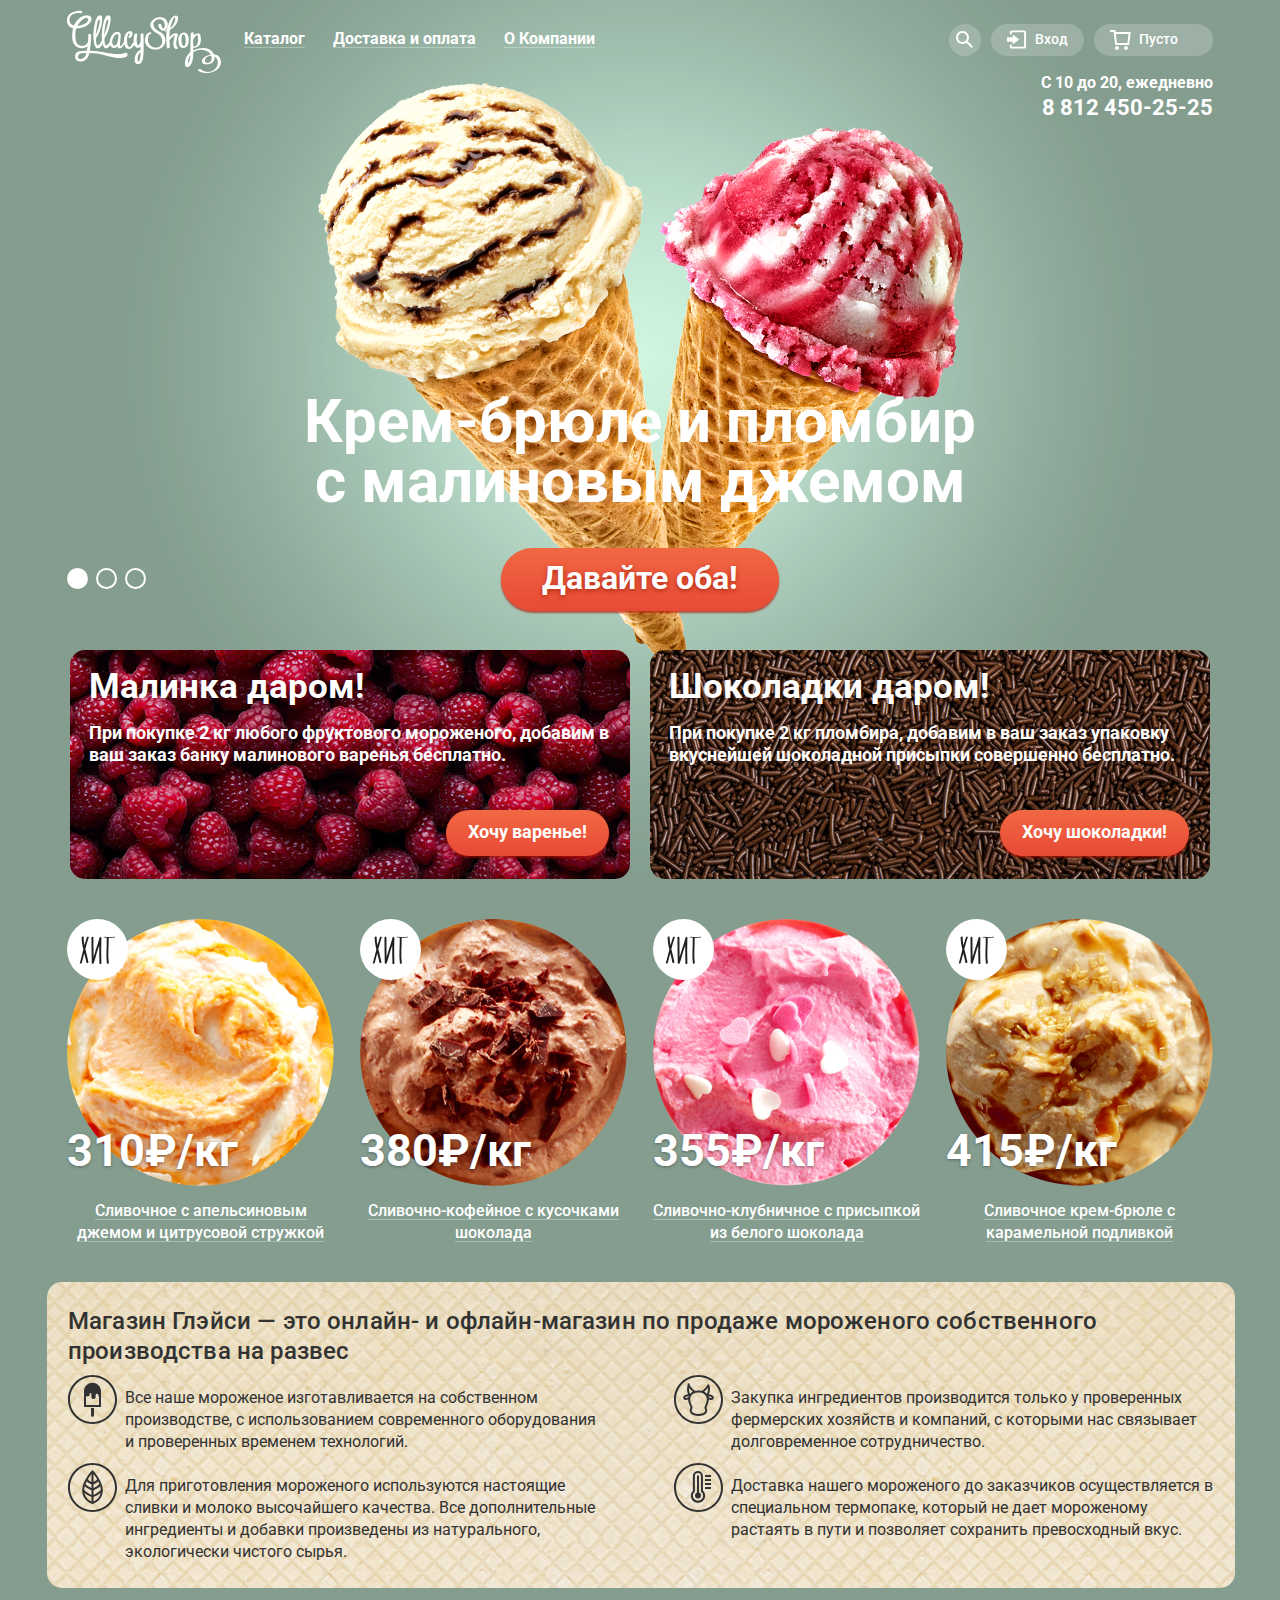
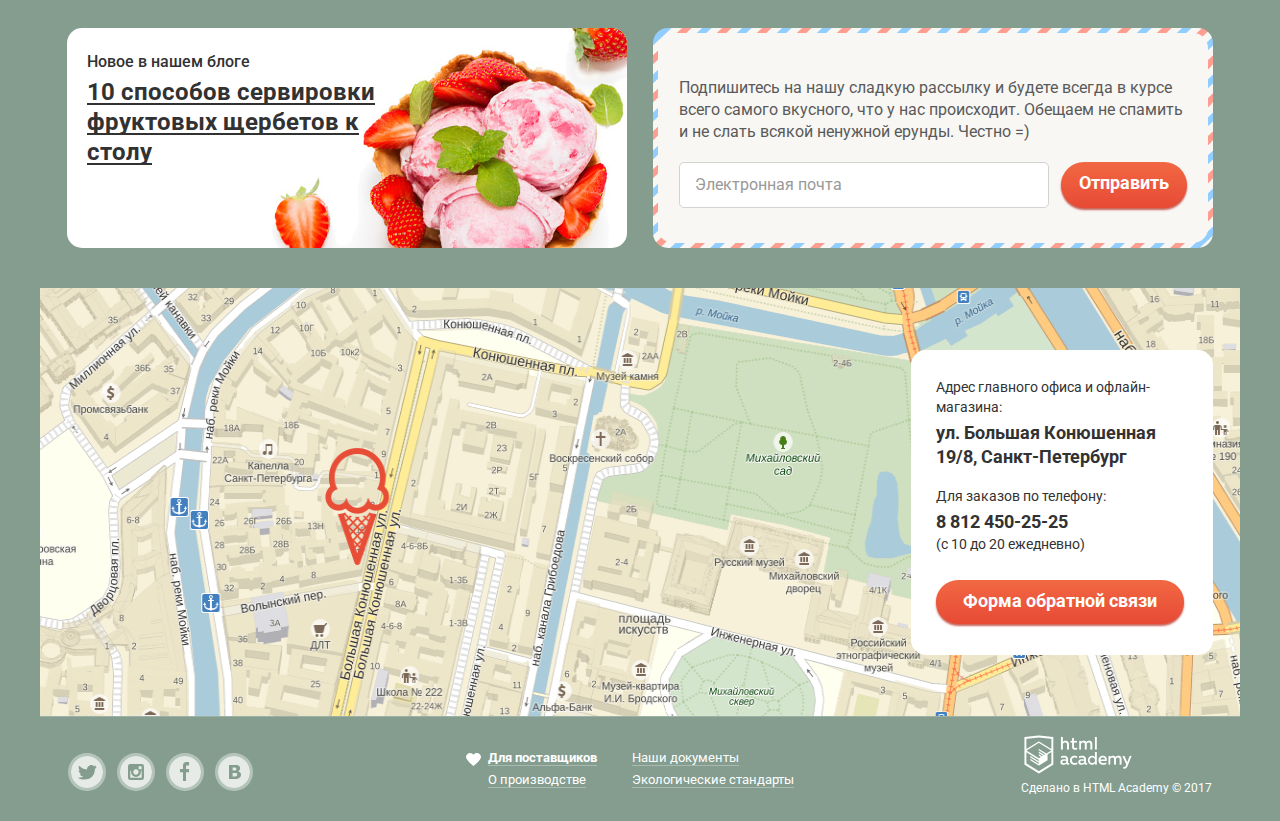
==== commit 0a389ba0: "Исправленная версия проекта" ====
--- a/index.html
+++ b/index.html
@@ -6,7 +6,7 @@
     <title>HTML Academy: Глейси</title>
     <link href="https://fonts.googleapis.com/css?family=Roboto:300,400,500,700,900&amp;subset=cyrillic" rel="stylesheet">
     <link href="css/normalize.css" rel="stylesheet">
-    <link href="css/style.css" rel="stylesheet">
+    <link href="css/min.css" rel="stylesheet">
   </head>
 
   <body>
@@ -29,11 +29,11 @@
               <nav class="main-navigation">
                 <ul class="site-navigation">
                   <li class="catalog">
-                    <a class="header-link catalog-link" href="inner.html">Каталог</a>
+                    <a class="header-link catalog-link" href="catalog.html">Каталог</a>
                     
                       <ul class="modal catalog-navigation">
                         <li><a class="catalog-navigation-link new-item-link" href="#">Новинки</a></li>
-                        <li><a class="catalog-navigation-link creamy-link" href="inner.html">Сливочное</a></li>
+                        <li><a class="catalog-navigation-link creamy-link" href="catalog.html">Сливочное</a></li>
                         <li><a class="catalog-navigation-link" href="#">Щербеты</a></li>
                         <li><a class="catalog-navigation-link" href="#">Фруктовый лед</a></li>
                         <li><a class="catalog-navigation-link" href="#">Мелорин</a></li>
@@ -44,13 +44,14 @@
                   <li><a class="header-link" href="#">О Компании</a></li>
                 </ul>
               </nav>
+              <!--Поиск-->
               <div class="right-navigation-container">
                 <div class="search">
                   <a class="search-link right-navigation-link" href="#">
                     <span class="visually-hidden">Поиск</span>
                   </a>
                   <div class="modal search-modal">
-                    <form class="form-style search-form" action="#" method="get">
+                    <form class="form-style search-form" action="#" method="get" name="searchform">
                       <label class="visually-hidden" for="search">Что ищем?</label>
                       <input type="search" name="search" id="search" placeholder="Что ищем?">
                     </form>
@@ -64,7 +65,7 @@
                     </a>
                     <!--Форма аутентификации-->
                     <div class="modal sign-in-modal">
-                      <form class="form-style sign-in-form" action="#" method="post">
+                      <form class="form-style sign-in-form" action="#" method="post" name="signinform">
                         <label class="visually-hidden" for="user-email">Электронная почта</label>
                         <input type="email" name="email" id="user-email" placeholder="Электронная почта">
                         <label class="visually-hidden" for="user-password">Пароль</label>
@@ -88,7 +89,8 @@
 
           <div class="bottom-container">  
             <p class="info">
-              <span class="info-time">С 10 до 20, ежедневно</span>
+              <span class="info-time">
+              С 10 до 20, ежедневно</span>
               <span class="info-tel">8 812 450-25-25</span>
             </p>
           </div>
@@ -260,22 +262,22 @@
           <section class="map">
             <h2 class="visually-hidden">Карта</h2>
             <div class="map-input">
+              <img src="img/index.html/map2.png" width="1200" height="430" alt="Карта">
               <iframe src="https://yandex.ru/map-widget/v1/?um=constructor%3A14a53e1340af0dc354bc78024582a9b978b11ada013a43c2ddec73d4adc3a1ab&amp;source=constructor" width="1200" height="430" frameborder="0"></iframe>
-              <img src="img/map.png" width="1200" height="430" alt="Карта">
             </div>
             <div class="feedback">
               <h3 class="visually-hidden">Обратная связь</h3>
               <div class="feedback-text">
                 <p class="feedback-adress">
-                  Адрес главного офиса<br>
-                  и офлайн-магазина:<br>
+                  Адрес главного офиса
+                  и офлайн-магазина:
                   <span class="feedback-bold">
                   ул. Большая Конюшенная
-                  19/8, Санкт-Петербург<br>
+                  19/8, Санкт-Петербург
                   </span>
                 </p>
                 <p class="feedback-number">
-                  Для заказов по телефону:<br>
+                  Для заказов по телефону:
                   <span class="feedback-bold">
                   8 812 450-25-25
                   </span><br>
@@ -347,24 +349,24 @@
 
     <!--Форма обратной связи-->
     <div class="modal feedback-modal-wrapper">
-              <section class="feedback-modal">
-                <h2 class="visually-hidden">Форма обратной связи</h2>
-                <h3 class="feedback-modal-header">Мы обязательно вам ответим!</h3>
-                <button class="modal-close"></button>
-                <form class="form-style feedback-form" action="#" method="post">
-                  <label class="visually-hidden" for="feedback-name">Имя</label>
-                  <input class="feedback-name" type="text" name="name" id="feedback-name" placeholder="Как вас зовут?">
-                  <label class="visually-hidden" for="feedback-email">Электронная почта</label>
-                  <input class="feedback-email" type="email" name="email" id="feedback-email" placeholder="Ваша почта для ответа?">
-                  <textarea class="feedback-textarea" rows="6" cols="40" placeholder="Напишите что нибудь..."></textarea>
-                  <button class="button feedback-modal-button" type="submit" name="feedback">
+      <section class="feedback-modal">
+        <h2 class="visually-hidden">Форма обратной связи</h2>
+        <h3 class="feedback-modal-header">Мы обязательно вам ответим!</h3>
+        <button class="modal-close"></button>
+        <form class="form-style feedback-form" action="#" method="post" name="feedbackform">
+          <label class="visually-hidden" for="feedback-name">Имя</label>
+          <input class="feedback-name" type="text" name="name" id="feedback-name" placeholder="Как вас зовут?" required>
+          <label class="visually-hidden" for="feedback-email">Электронная почта</label>
+          <input class="feedback-email" type="email" name="email" id="feedback-email" placeholder="Ваша почта для ответа?" required>
+          <textarea class="feedback-textarea" name="textarea" rows="6" cols="40" placeholder="Напишите что нибудь..." required></textarea>
+          <button class="button feedback-modal-button" type="submit" name="feedback">
                     Отправить
-                  </button>
-                </form>
-              </section>
-            </div>
-
-<!--<script src="js/script.js"></script>-->
+          </button>
+        </form>
+      </section>
+    </div>
+
+<script src="js/script.js"></script>
 
   </body>
 </html>
--- a/css/min.css
+++ b/css/min.css
@@ -0,0 +1 @@
+body{margin:0;padding:0;-webkit-box-sizing:border-box;box-sizing:border-box;font-family:"Roboto","Arial",sans-serif;font-size:16px;line-height:18px;font-weight:700;color:#ffffff}a{text-decoration:none}.title-header{margin:0 0 25px;font-size:35px;font-weight:700;line-height:41px}.site-wrapper{background-image:url("../img/icecream-slider-1.png");background-color:#849d8f;background-repeat:no-repeat;background-position:top center;-webkit-transition:background-image 0.5s ease,background-color 0.5s ease;-o-transition:background-image 0.5s ease,background-color 0.5s ease;transition:background-image 0.5s ease,background-color 0.5s ease}.site-wrapper::before,.site-wrapper::after{content:"";visibility:hidden}.site-wrapper::before{background-image:url("../img/icecream-slider-2.png")}.site-wrapper::after{background-image:url("../img/icecream-slider-3.png")}.site-container{min-width:900px;max-width:1200px;margin:0 auto}.catalog-page-wrapper{background-color:#849d8f;background-repeat:repeat-x}.visually-hidden:not(:focus):not(:active),input[type="checkbox"].visually-hidden,input[type="radio"].visually-hidden{position:absolute;width:1px;height:1px;margin:-1px;border:0;padding:0;white-space:nowrap;-webkit-clip-path:inset(100%);clip-path:inset(100%);clip:rect(0 0 0 0);overflow:hidden}.modal{position:relative;display:none}.modal-show{display:block;-webkit-animation:bounce 0.6s;animation:bounce 0.6s}.button{display:inline-block;padding:0;font:inherit;font-weight:700;font-size:18px;line-height:24px;vertical-align:top;color:#fefefe;background-color:#e84d37;background-image:-webkit-gradient(linear,left bottom,left top,from(rgb(231,74,53)),to(rgb(242,104,67)));background-image:-webkit-linear-gradient(bottom,rgb(231,74,53)0%,rgb(242,104,67)100%);background-image:-o-linear-gradient(bottom,rgb(231,74,53)0%,rgb(242,104,67)100%);background-image:linear-gradient(0deg,rgb(231,74,53)0%,rgb(242,104,67)100%);-webkit-box-shadow:0 2px 2px 0 rgba(172,16,0,0.64);box-shadow:0 2px 2px 0 rgba(172,16,0,0.64);border:none;border-radius:25px;cursor:pointer}.button:hover,.button:focus{background-color:rgb(243,131,103);background-image:none}.button:active{background-image:-webkit-gradient(linear,left top,right top,from(rgb(242,104,67)),to(rgb(231,74,53)));background-image:-webkit-linear-gradient(left,rgb(242,104,67)0%,rgb(231,74,53)100%);background-image:-o-linear-gradient(left,rgb(242,104,67)0%,rgb(231,74,53)100%);background-image:linear-gradient(90deg,rgb(242,104,67)0%,rgb(231,74,53)100%);-webkit-box-shadow:inset 0 2px 2px 0 rgba(148,39,24,0.64);box-shadow:inset 0 2px 2px 0 rgba(148,39,24,0.64)}.form-style input,.form-style textarea{padding:10px 15px;font-size:16px;font-weight:700;line-height:24px;color:#323232;background-color:#ffffff;border:1px solid rgb(211,211,210);border-radius:5px}.form-style input:hover,.form-style textarea:hover{padding:9px 14px;border-width:2px}.form-style input:focus,.form-style textarea:focus{padding:9px 14px;border:2px solid #8fbdec;outline:none}.form-style input::-webkit-input-placeholder,.form-style textarea::-webkit-input-placeholder{font-size:16px;font-weight:400;line-height:24px;color:#999999}.form-style input:-ms-input-placeholder,.form-style textarea:-ms-input-placeholder{font-size:16px;font-weight:400;line-height:24px;color:#999999}.form-style input::-ms-input-placeholder,.form-style textarea::-ms-input-placeholder{font-size:16px;font-weight:400;line-height:24px;color:#999999}.form-style input::placeholder,.form-style textarea::placeholder{font-size:16px;font-weight:400;line-height:24px;color:#999999}.form-style input:focus::-webkit-input-placeholder,.form-style textarea:focus::-webkit-input-placeholder{color:transparent}.form-style input:focus:-ms-input-placeholder,.form-style textarea:focus:-ms-input-placeholder{color:transparent}.form-style input:focus::-ms-input-placeholder,.form-style textarea:focus::-ms-input-placeholder{color:transparent}.form-style input:focus::placeholder,.form-style textarea:focus::placeholder{color:transparent}.main-header{display:-webkit-box;display:-ms-flexbox;display:flex;-webkit-box-orient:vertical;-webkit-box-direction:normal;-ms-flex-direction:column;flex-direction:column;-webkit-box-pack:justify;-ms-flex-pack:justify;justify-content:space-between;margin-bottom:2px;padding:10px 27px 0}.top-container{display:-webkit-box;display:-ms-flexbox;display:flex;-webkit-box-pack:justify;-ms-flex-pack:justify;justify-content:space-between;-webkit-box-align:start;-ms-flex-align:start;align-items:flex-start;-webkit-box-flex:1;-ms-flex-positive:1;flex-grow:1;padding:0}.main-header-logo{width:154px;height:64px;margin:0 9px 0 0}.navigation-container{display:-webkit-box;display:-ms-flexbox;display:flex;-webkit-box-pack:justify;-ms-flex-pack:justify;justify-content:space-between;-webkit-box-align:start;-ms-flex-align:start;align-items:flex-start;-webkit-box-flex:1;-ms-flex-positive:1;flex-grow:1;padding:14px 0 0}.main-navigation{padding:0}.site-navigation{position:relative;display:-webkit-box;display:-ms-flexbox;display:flex;-ms-flex-wrap:wrap;flex-wrap:wrap;margin:0;padding:0;list-style:none}.sub-item-current{border-bottom:1px solid #999999}.catalog{margin:0;padding:0;padding-bottom:15px}.main-catalog{margin:0;padding:0}.header-link{display:inline-block;margin:6px 14px 0;font-weight:700;vertical-align:top;color:#ffffff;background-image:-webkit-gradient(linear,left top,left bottom,color-stop(100%,rgba(255,255,255,0.3)),to(transparent));background-image:-webkit-linear-gradient(top,rgba(255,255,255,0.3)100%,transparent 100%);background-image:-o-linear-gradient(top,rgba(255,255,255,0.3)100%,transparent 100%);background-image:linear-gradient(to bottom,rgba(255,255,255,0.3)100%,transparent 100%);background-position:0 17px;background-repeat:repeat-x;background-size:1px 1px}.header-link:hover,.header-link:focus,.catalog-link-hover{margin:0;padding:6px 14px 8px;color:#323232;background-color:#ffffff;background-image:none;border-radius:25px}.header-link:active{padding:6px 14px 8px;-webkit-box-shadow:inset 0 2px 1px 0 rgba(105,105,105,0.6);box-shadow:inset 0 2px 1px 0 rgba(105,105,105,0.6)}.catalog-navigation{position:absolute;top:38px;left:-5px;z-index:10;-webkit-box-sizing:border-box;box-sizing:border-box;width:143px;padding:6px 0 3px;background-color:#f8f7f4;border-radius:5px;-webkit-box-shadow:0 20px 20px 0 rgba(0,0,0,0.4);box-shadow:0 20px 20px 0 rgba(0,0,0,0.4);list-style:none}.catalog-navigation li{display:-webkit-box;display:-ms-flexbox;display:flex;-webkit-box-pack:start;-ms-flex-pack:start;justify-content:flex-start;margin:0 0 3px}.catalog-navigation-link{-webkit-box-flex:1;-ms-flex-positive:1;flex-grow:1;padding:4px 0 8px 21px;font-size:14px;font-weight:400;line-height:16px;color:#323232}.catalog-navigation-link:hover{background-color:#fbded7}.catalog-navigation-link:active{background-color:#f6b5a5}.new-item-link{margin:0 0 10px;font-weight:700;border-bottom:1px solid #999999}.new-item-link::after{position:absolute;content:"";width:90%;height:1px;bottom:-6px;left:0;-webkit-transform:translateX(5%);-ms-transform:translateX(5%);transform:translateX(5%);background-color:black}.current-link{color:#ffffff;background-color:#d07058}.current-link:hover{color:#323232}.catalog > .current-link{margin:0;padding:6px 14px 8px;background-image:none;border-radius:25px}.current,.catalog-current{background-color:#d07058}.catalog:hover .modal{display:block}.right-navigation-container{display:-webkit-box;display:-ms-flexbox;display:flex;-webkit-box-align:end;-ms-flex-align:end;align-items:flex-end;padding:0}.right-navigation-link{background-color:rgba(255,255,255,0.2)}.search{position:relative;padding-bottom:15px}.search-link{display:block;width:32px;height:32px;margin:0 10px 0 0;border-radius:50%}.search-link:hover,.search-link-hover{background-color:#f8f7f4}.search-link::before{content:"";position:absolute;left:7px;top:7px;width:17px;height:17px;background-image:url("../img/catalog.html/loupe2.svg");background-repeat:no-repeat;background-size:17px 17px;background-position:center center}.search-link:hover::before,.search-link-hover::before{content:"";position:absolute;left:7px;top:7px;width:17px;height:17px;background-image:url("../img/catalog.html/loupe.svg");background-repeat:no-repeat;background-position:center center}.search-form{position:absolute;top:10px;right:10px;display:-webkit-box;display:-ms-flexbox;display:flex;-webkit-box-sizing:border-box;box-sizing:border-box;width:341px;padding:20px 15px;background-color:#f8f7f4;border-radius:6px;-webkit-box-shadow:0 20px 20px 0 rgba(0,0,0,0.4);box-shadow:0 20px 20px 0 rgba(0,0,0,0.4)}.search-form input{-webkit-box-flex:1;-ms-flex-positive:1;flex-grow:1}.search:hover .modal{display:block}.user-navigation{position:relative;margin:0;padding:0;list-style:none;padding-bottom:15px}.user-navigation:hover .modal{display:block}.sign-in-link{display:inline-block;margin:0 10px 0 0;padding:7px 16px 9px 44px;font-size:14px;font-weight:500;line-height:16px;vertical-align:top;color:#ffffff;border-radius:25px}.sign-in-link:hover,.sign-in-link-hover{color:#323232;background-color:#f8f7f4}.sign-in-link::before{content:"";position:absolute;top:6px;left:16px;width:21px;height:19px;background-image:url("../img/catalog.html/entrance2.svg");background-repeat:no-repeat;background-size:20px 19px}.sign-in-link:hover::before,.sign-in-link-hover::before{content:"";position:absolute;top:6px;left:16px;width:20px;height:19px;background-image:url("../img/catalog.html/entrance.svg");background-repeat:no-repeat}.sign-in-form{position:absolute;top:14px;right:10px;z-index:10;display:-webkit-box;display:-ms-flexbox;display:flex;-webkit-box-pack:justify;-ms-flex-pack:justify;justify-content:space-between;-webkit-box-align:start;-ms-flex-align:start;align-items:flex-start;-ms-flex-wrap:wrap;flex-wrap:wrap;-webkit-box-sizing:border-box;box-sizing:border-box;width:277px;padding:20px 18px;background-color:#f8f7f4;border-radius:6px;-webkit-box-shadow:0 20px 20px 0 rgba(0,0,0,0.4);box-shadow:0 20px 20px 0 rgba(0,0,0,0.4)}.sign-in-form input{-webkit-box-flex:1;-ms-flex-positive:1;flex-grow:1;margin-bottom:20px;padding:10px 15px}.sign-in-form input:hover{padding:9px 14px}.sign-in-form input:focus{padding:9px 14px}.user-help{display:-webkit-box;display:-ms-flexbox;display:flex;-webkit-box-align:end;-ms-flex-align:end;align-items:flex-end;-ms-flex-wrap:wrap;flex-wrap:wrap;-webkit-box-sizing:border-box;box-sizing:border-box;width:121px}.user-help-link{display:block;font-size:13px;font-weight:400;line-height:21px;color:#323232;background-image:-webkit-gradient(linear,left top,left bottom,color-stop(100%,rgba(50,50,50,0.4)),to(transparent));background-image:-webkit-linear-gradient(top,rgba(50,50,50,0.4)100%,transparent 100%);background-image:-o-linear-gradient(top,rgba(50,50,50,0.4)100%,transparent 100%);background-image:linear-gradient(to bottom,rgba(50,50,50,0.4)100%,transparent 100%);background-position:0 1.3em;background-repeat:repeat-x;background-size:1px 1px}.user-help-link:hover,.user-help-link:focus,.user-help-link:active{color:#e84d37;background-image:-webkit-gradient(linear,left top,left bottom,color-stop(100%,rgba(255,188,158,0.4)),to(transparent));background-image:-webkit-linear-gradient(top,rgba(255,188,158,0.4)100%,transparent 100%);background-image:-o-linear-gradient(top,rgba(255,188,158,0.4)100%,transparent 100%);background-image:linear-gradient(to bottom,rgba(255,188,158,0.4)100%,transparent 100%);background-position:0 1.3em;background-repeat:repeat-x;background-size:1px 1px}.sign-in-button{padding:11px 25px 10px}.bottom-container{display:-webkit-box;display:-ms-flexbox;display:flex;-webkit-box-pack:justify;-ms-flex-pack:justify;justify-content:space-between}.right-side{display:-webkit-box;display:-ms-flexbox;display:flex;-webkit-box-pack:end;-ms-flex-pack:end;justify-content:flex-end}.left-side{display:-webkit-box;display:-ms-flexbox;display:flex;-webkit-box-pack:start;-ms-flex-pack:start;justify-content:flex-start;margin-right:926px}.breadcrumbs{display:-webkit-box;display:-ms-flexbox;display:flex;-webkit-box-pack:end;-ms-flex-pack:end;justify-content:flex-end;-ms-flex-item-align:end;align-self:flex-end;margin:0 0 2px;padding:0;line-height:16px;list-style:none}.breadcrumbs-link{display:inline-block;line-height:16px;vertical-align:top}.breadcrumbs li:not(:last-child)::after{content:"»";display:inline-block;margin:0 6px 0;position:left;vertical-align:top}.bottom-container{display:-webkit-box;display:-ms-flexbox;display:flex;-webkit-box-pack:end;-ms-flex-pack:end;justify-content:flex-end;-ms-flex-wrap:wrap;flex-wrap:wrap;-webkit-box-sizing:border-box;box-sizing:border-box}.left-side{display:inline;position:left;padding-left:0}.info{display:-webkit-box;display:-ms-flexbox;display:flex;-webkit-box-pack:end;-ms-flex-pack:end;justify-content:flex-end;-ms-flex-wrap:wrap;flex-wrap:wrap;-webkit-box-sizing:border-box;box-sizing:border-box;width:175px;margin:0}.info-time{margin-bottom:4px}.info-tel{font-size:22px;line-height:24px}.cart{position:relative;margin:0;padding:0;padding-bottom:15px}.cart-empty{position:relative;display:block;padding:7px 35px 9px 45px;font-size:14px;font-weight:500;line-height:16px;border-radius:25px}.cart:hover .modal{display:block}.cart-empty::before{content:"";position:absolute;top:6px;left:16px;width:21px;height:20px;background-image:url("../img/catalog.html/basket.svg");background-repeat:no-repeat;background-size:21px 20px}.cart-full{position:relative;display:block;padding:7px 16px 9px 45px;font-size:14px;font-weight:500;line-height:16px;color:#323232;background-color:#f7f6f3;border-radius:25px}.cart-full::before{content:"";position:absolute;top:6px;left:16px;width:21px;height:20px;background-image:url("../img/catalog.html/basket-red.svg");background-repeat:no-repeat;background-size:21px 20px}.cart-list{position:absolute;right:0;top:36px;z-index:10;-webkit-box-sizing:border-box;box-sizing:border-box;width:540px;padding:0 15px 111px;font-size:13px;font-weight:400;line-height:16px;color:#323232;background-color:rgb(248,247,244);border-radius:5px;-webkit-box-shadow:0 20px 20px 0 rgba(0,0,0,0.4);box-shadow:0 20px 20px 0 rgba(0,0,0,0.4)}.cart-table{border-spacing:0 17px}.cart-table td{-webkit-box-sizing:border-box;box-sizing:border-box}.cart-table td:not(:nth-child(2)){padding-top:9px;vertical-align:baseline}.cart-delete{-webkit-box-sizing:border-box;box-sizing:border-box;width:26px}.cart-image{-webkit-box-sizing:border-box;box-sizing:border-box;width:45px}.cart-image img{border-radius:50%}.cart-product{-webkit-box-sizing:border-box;box-sizing:border-box;width:247px;padding-right:15px}.cart-amount{-webkit-box-sizing:border-box;box-sizing:border-box;width:123px}.cart-price{-webkit-box-sizing:border-box;box-sizing:border-box;width:68px}.cart p{margin:0;padding:0}.cart-amount-r{color:#999999}.total-description{font-weight:700;font-size:15px}.cart-delete-button{display:inline-block;width:11px;height:11px;vertical-align:top;background-color:transparent;background-image:url("../img/catalog.html/delete-cart.svg");background-repeat:no-repeat;border:none;cursor:pointer}.total{position:absolute;right:14px;bottom:80px}.total::before{content:"";position:absolute;right:0;bottom:32px;width:510px;height:1px;background-color:rgba(50,50,50,0.3)}.cart-button{position:absolute;right:15px;bottom:21px;padding:9px 15px 12px}.products{width:1146px}.container{padding:0 27px}.slider{position:relative;margin-bottom:39px;padding-top:270px;text-align:center;color:#ffffff}.slider-controls{position:absolute;left:0;bottom:22px;z-index:20;font-size:0}.slider-controls label{display:inline-block;width:17px;height:17px;margin-right:8px;vertical-align:top;background-color:transparent;border:2px solid #ffffff;border-radius:50%;cursor:pointer}.slider-list{margin:0;padding:0;font-size:60px;line-height:60.35px;text-align:center;list-style:none}.slide{display:none}.slide-title{width:700px;margin:0 auto;margin-bottom:35px;font-size:60px;line-height:60.35px;font-weight:700}.slider-button{display:inline-block;padding:8px 41px 11px;font-size:32px;line-height:44px;vertical-align:top;border-radius:50px;text-shadow:0 2px 5px rgba(160,32,11,0.76)}.slider-radio-1:checked ~ .site-wrapper{background-color:#849d8f;background-image:url("../img/index.html/slide1.png")}.slider-radio-2:checked ~ .site-wrapper{background-color:#8996a6;background-image:url("../img/index.html/slide2.png")}.slider-radio-3:checked ~ .site-wrapper{background-color:#9d8b84;background-image:url("../img/index.html/slide3.png")}.slider-radio-1:checked ~ .site-wrapper .slider-item-1,.slider-radio-2:checked ~ .site-wrapper .slider-item-2,.slider-radio-3:checked ~ .site-wrapper .slider-item-3{display:block}.slider-radio-1:checked ~ .site-wrapper .slider-label-1,.slider-radio-2:checked ~ .site-wrapper .slider-label-2,.slider-radio-3:checked ~ .site-wrapper .slider-label-3{background-color:#ffffff}.banners{margin:0 0 14px;display:-webkit-box;display:-ms-flexbox;display:flex;-webkit-box-orient:horizontal;-webkit-box-direction:normal;-ms-flex-flow:row nowrap;flex-flow:row nowrap}.banners-list{display:-webkit-box;display:-ms-flexbox;display:flex;flex-wrap:nowrap;-webkit-box-pack:justify;-ms-flex-pack:justify;justify-content:space-between;-ms-flex-wrap:nowrap;flex-wrap:nowrap;margin:auto;padding:0;list-style:none}.banners-position{position:relative;-webkit-box-sizing:border-box;box-sizing:border-box;width:560px;margin-bottom:26px;padding:16px 19px 68px;border-radius:15px}.banners-raspberries{background-color:#78172c;background-image:url("../img/index.html/raspberry.png");background-repeat:no-repeat;background-size:cover;background-position:center center}.banners-chocolate{background-color:#462b1f;background-image:url("../img/index.html/chocolate.png");background-repeat:no-repeat;background-size:cover;background-position:center center;margin-left:20px}.banners-header{margin:0 0 15px 0;padding:0;font-size:35px;line-height:41px}.banners-text{margin:0;padding:0 0 45px 0;font-size:18px;line-height:22px}.banners-button{position:absolute;right:21px;bottom:23px;padding:10px 22px 12px}.index-products{margin:0 0 38px;display:-webkit-box;display:-ms-flexbox;display:flex;-webkit-box-orient:horizontal;-webkit-box-direction:normal;-ms-flex-flow:row nowrap;flex-flow:row nowrap;width:1146px}.icecream-list{display:-webkit-box;display:-ms-flexbox;display:flex;-webkit-box-pack:justify;-ms-flex-pack:justify;justify-content:flex-start;-ms-flex-wrap:wrap;flex-wrap:wrap;margin:0;padding:0;list-style:none}.icecream-catalog-list{margin:0 0 41px}.icecream{position:relative;z-index:1;display:-webkit-box;display:-ms-flexbox;display:flex;-webkit-box-orient:vertical;-webkit-box-direction:normal;-ms-flex-direction:column;flex-direction:column;-webkit-box-pack:start;-ms-flex-pack:start;justify-content:flex-start;-webkit-box-align:center;-ms-flex-align:center;align-items:center;-webkit-box-sizing:border-box;box-sizing:border-box;width:267px;margin-bottom:38px}.icecream:not(:nth-child(4n)){margin-right:26px}.icecream:hover{z-index:3}.icecream:hover::before{content:"";position:absolute;top:-6px;left:-13px;z-index:2;width:293px;height:407px;background-color:rgba(255,255,255,0.2);border-radius:5px;-webkit-box-shadow:0 10px 20px 0 rgba(0,0,0,0.2);box-shadow:0 10px 20px 0 rgba(0,0,0,0.2)}.icecream-hit{margin-bottom:0}.icecream-name{z-index:3;width:267px;margin:0;padding:0;text-align:center}.icecream-link{font-size:16px;font-weight:500;line-height:22px;color:#ffffff;background-image:-webkit-gradient(linear,left top,left bottom,color-stop(100%,rgba(255,255,255,0.3)),to(transparent));background-image:-webkit-linear-gradient(top,rgba(255,255,255,0.3)100%,transparent 100%);background-image:-o-linear-gradient(top,rgba(255,255,255,0.3)100%,transparent 100%);background-image:linear-gradient(to bottom,rgba(255,255,255,0.3)100%,transparent 100%);background-position:0 18px;background-repeat:repeat-x;background-size:1px 1px}.icecream-link:hover,.icecream-link:focus,.icecream-link:active{background-image:-webkit-gradient(linear,left top,left bottom,color-stop(100%,rgba(255,188,158,0.3)),to(transparent));background-image:-webkit-linear-gradient(top,rgba(255,188,158,0.3)100%,transparent 100%);background-image:-o-linear-gradient(top,rgba(255,188,158,0.3)100%,transparent 100%);background-image:linear-gradient(to bottom,rgba(255,188,158,0.3)100%,transparent 100%);background-position:0 18px;background-repeat:repeat-x;background-size:1px 1px}.icecream-container{position:relative;z-index:3;-webkit-box-ordinal-group:0;-ms-flex-order:-1;order:-1;margin:0 0 14px}.hit-container::before{content:"";position:absolute;z-index:2;width:61px;height:61px;background-image:url("../img/catalog.html/hit.svg");background-repeat:no-repeat;background-position:0 0}.icecream img{display:block;margin:0;padding:0;border-radius:50%}.price{position:absolute;top:209px;left:0;margin:0;padding:0;font-size:45px;line-height:45px;text-shadow:0 1px 3px rgba(49,50,53,0.5)}.send-button{padding:8px 17px 13px}.icecream .send-button{display:none}.icecream:hover .send-button{position:absolute;top:334px;left:33px;z-index:3;display:inline-block;vertical-align:top}.about{margin:0 0 40px;padding:24px 21px 15px;width:1146px;margin-left:-20px;font-weight:500;font-size:16px;line-height:22px;color:#323232;background-color:#ebdfc5;background-image:url("../img/index.html/pattern-SEO.png");background-size:cover;background-position:center center;border-radius:15px}.about-header{margin:0 0 9px;font-size:24px;font-weight:500;line-height:30px;letter-spacing:0.15px}.about-list{display:-webkit-box;display:-ms-flexbox;display:flex;-ms-flex-wrap:wrap;flex-wrap:wrap;-webkit-box-pack:justify;-ms-flex-pack:justify;justify-content:space-between;margin:0 0 0;padding:0 0 0;list-style:none}.about-description{position:relative;-webkit-box-sizing:border-box;box-sizing:border-box;width:540px;padding:12px 0 10px 57px;font-weight:400}.about-icecream::before{content:"";position:absolute;top:0;left:0;width:49px;height:49px;background-image:url("../img/catalog.html/ice-cream.svg");background-repeat:no-repeat;background-size:49px 49px}.about-leaf::before{content:"";position:absolute;top:0;left:0;width:49px;height:49px;background-image:url("../img/catalog.html/eco.svg");background-repeat:no-repeat;background-size:49px 49px}.about-cow::before{content:"";position:absolute;top:0;left:0;width:49px;height:49px;background-image:url("../img/catalog.html/cow.svg");background-repeat:no-repeat;background-size:49px 49px}.about-thermometer::before{content:"";position:absolute;top:0;left:0;width:49px;height:49px;background-image:url("../img/catalog.html/thermometer.svg");background-repeat:no-repeat;background-size:49px 49px}.main-wrapper{display:-webkit-box;display:-ms-flexbox;display:flex;-ms-flex-wrap:nowrap;flex-wrap:nowrap;width:1146px;-webkit-box-pack:justify;-ms-flex-pack:justify;justify-content:space-between;margin-bottom:40px}.blog{-webkit-box-sizing:border-box;box-sizing:border-box;width:560px;padding:23px 20px 81px;background-color:#ffffff;background-image:url("../img/index.html/background-block.jpg");background-size:cover;background-repeat:no-repeat;border-radius:15px}.blog-header{margin:0 0 4px;font-size:16px;font-weight:500;line-height:22px;color:#323232}.blog-state-header{margin:0 230px 0 0}.blog-state-link{font-size:24px;font-weight:700;line-height:30px;color:#323232;background-image:-webkit-gradient(linear,left top,left bottom,color-stop(100%,#323232),to(transparent));background-image:-webkit-linear-gradient(top,#323232 100%,transparent 100%);background-image:-o-linear-gradient(top,#323232 100%,transparent 100%);background-image:linear-gradient(to bottom,#323232 100%,transparent 100%);background-position:0 25px;background-repeat:repeat-x;background-size:1px 2px}.blog-state-link:hover,.blog-state-link:focus,.blog-state-link:active{color:rgb(232,77,55);background-image:-webkit-gradient(linear,left top,left bottom,color-stop(100%,rgba(232,77,55,0.3)),to(transparent));background-image:-webkit-linear-gradient(top,rgba(232,77,55,0.3)100%,transparent 100%);background-image:-o-linear-gradient(top,rgba(232,77,55,0.3)100%,transparent 100%);background-image:linear-gradient(to bottom,rgba(232,77,55,0.3)100%,transparent 100%);background-position:0 25px;background-repeat:repeat-x;background-size:1px 2px}.dispatch{display:-webkit-box;display:-ms-flexbox;display:flex;-webkit-box-sizing:border-box;box-sizing:border-box;width:560px;margin:0;padding:5px;font-size:16px;font-weight:400;line-height:22px;color:#5a5a5a;background-color:#f8f7f4;background-image:url("../img/index.html/dispatch-background.png");background-repeat:repeat;border-radius:15px}.add-background{display:-webkit-box;display:-ms-flexbox;display:flex;-webkit-box-orient:vertical;-webkit-box-direction:normal;-ms-flex-direction:column;flex-direction:column;-webkit-box-pack:justify;-ms-flex-pack:justify;justify-content:space-between;width:549px;padding:28px 21px 35px;background-color:#f8f7f4;border-radius:15px}.dispatch-text{margin:0}.dispatch-form{display:-webkit-box;display:-ms-flexbox;display:flex;-webkit-box-pack:justify;-ms-flex-pack:justify;justify-content:space-between}.dispatch-form input{-webkit-box-flex:1;-ms-flex-positive:1;flex-grow:1;margin:0 12px 0 0}.dispatch-button{padding:8px 18px 12px}.map{position:relative;height:428px;margin:0 -27px 0;background-color:#ece5c8;overflow:hidden}.map-input iframe{border:none}.map-input img{margin-top:-1px}.feedback{position:absolute;top:62px;left:871px;-webkit-box-sizing:border-box;box-sizing:border-box;width:302px;padding:27px 25px 31px;background-color:rgb(255,255,255);border-radius:15px}.feedback-text{margin:0 0 26px;font-size:14px;font-weight:400;line-height:20px;color:#323232;padding-right:30px}.feedback-number{margin:0}.feedback-adress{margin:0 0 17px}.feedback-bold{display:inline-block;padding:4px 0 0;font-size:18px;font-weight:700;line-height:24px;vertical-align:top}.feedback-button{padding:9px 27px 11px}.feedback-modal-wrapper{position:fixed;top:50%;left:50%;z-index:32;-webkit-box-sizing:border-box;box-sizing:border-box;width:477px;padding:16px 25px 96px;background-color:rgb(248,247,244);border-radius:10px;-webkit-transform:translateX(-50%)translateY(-50%);-ms-transform:translateX(-50%)translateY(-50%);transform:translateX(-50%)translateY(-50%)}.feedback-modal-header{margin:0 0 19px;font-size:24px;font-weight:500;line-height:28px;color:#323232}.modal-close{position:absolute;top:15px;right:15px;display:block;width:18px;height:18px;background-color:transparent;background-image:url("../img/index.html/img_close2.png");background-repeat:no-repeat;background-position:center center;border:none;cursor:pointer}.feedback-modal form{display:-webkit-box;display:-ms-flexbox;display:flex;-ms-flex-wrap:wrap;flex-wrap:wrap}.feedback-modal input{-webkit-box-sizing:border-box;box-sizing:border-box;width:267px;margin-bottom:20px}.feedback-modal textarea{-webkit-box-flex:1;-ms-flex-positive:1;flex-grow:1;margin:0}.feedback-modal-button{position:absolute;right:25px;bottom:27px;display:block;padding:10px 24px}.close-popup{position:absolute;top:2px;right:2px;display:block;padding:20px;border:0;background-color:transparent;cursor:pointer;-webkit-appearance:button}.close-popup::before{width:2px;height:22px}.close-popup::after{width:22px;height:2px}.close-popup::before,.close-popup::after{content:"";position:absolute;background-color:#323232;left:50%;top:50%;-webkit-transform:translate(-50%,-50%)rotate(45deg);-ms-transform:translate(-50%,-50%)rotate(45deg);transform:translate(-50%,-50%)rotate(45deg)}.main-footer{display:-webkit-box;display:-ms-flexbox;display:flex;-webkit-box-pack:justify;-ms-flex-pack:justify;justify-content:space-between;-webkit-box-align:start;-ms-flex-align:start;align-items:flex-start;padding:18px 28px 24px;border-top:1px solid rgba(255,255,255,0.2)}.left-footer-container{display:-webkit-box;display:-ms-flexbox;display:flex;-webkit-box-pack:justify;-ms-flex-pack:justify;justify-content:space-between;-webkit-box-sizing:border-box;box-sizing:border-box;width:729px;padding-top:15px}.footer-social{padding-top:3px}.social-list{display:-webkit-box;display:-ms-flexbox;display:flex;margin:0;padding:0;list-style:none}.social-list li{margin-right:11px}.social-button{display:block;width:32px;height:32px;margin:0;vertical-align:middle;background-repeat:no-repeat;border:3px solid rgba(255,255,255,0.5);border-radius:50%;opacity:0.8}.social-button:hover{border-color:rgba(255,255,255,0.7)}.twitter{background-image:url("../img/catalog.html/twitter.svg");background-size:32px 32px;background-repeat:no-repeat}.instagram{background-image:url("../img/catalog.html/instagram.svg");background-size:32px 32px;background-repeat:no-repeat}.facebook{background-image:url("../img/catalog.html/fb.svg");background-size:32px 32px;background-repeat:no-repeat}.vkontakte{background-image:url("../img/catalog.html/vk.svg");background-size:32px 32px;background-repeat:no-repeat}.twitter:hover,.instagram:hover,.facebook:hover,.vkontakte:hover{opacity:1}.twitter:active,.instagram:active,.facebook:active,.vkontakte:active{border-color:rgba(255,255,255,0.7);-webkit-box-shadow:inset 0 2px 1px 0 rgb(136,136,136);box-shadow:inset 0 2px 1px 0 rgb(136,136,136)}.footer-navigation-list{display:-webkit-box;display:-ms-flexbox;display:flex;-webkit-box-pack:center;-ms-flex-pack:center;justify-content:center;-ms-flex-wrap:wrap;flex-wrap:wrap;margin:0;padding:0;list-style:none}.footer-navigation-list li:first-child{position:relative;display:-webkit-box;display:-ms-flexbox;display:flex;-ms-flex-wrap:wrap;flex-wrap:wrap;-webkit-box-sizing:border-box;box-sizing:border-box;width:112px;margin-right:32px}.footer-navigation-list li:first-child::before{content:"";position:absolute;top:3px;left:-22px;width:15px;height:13px;background-image:url("../img/catalog.html/heart.svg");background-repeat:no-repeat;background-size:15px 13px}.footer-navigation-list li:last-child{position:relative;display:-webkit-box;display:-ms-flexbox;display:flex;-ms-flex-wrap:wrap;flex-wrap:wrap;-webkit-box-sizing:border-box;box-sizing:border-box;width:165px}.footer-navigation-link{display:inline-block;margin-bottom:6px;font-size:13px;font-weight:400;line-height:16px;vertical-align:top;color:#ffffff;background-image:-webkit-gradient(linear,left top,left bottom,color-stop(100%,rgba(255,255,255,0.3)),to(transparent));background-image:-webkit-linear-gradient(top,rgba(255,255,255,0.3)100%,transparent 100%);background-image:-o-linear-gradient(top,rgba(255,255,255,0.3)100%,transparent 100%);background-image:linear-gradient(to bottom,rgba(255,255,255,0.3)100%,transparent 100%);background-position:0 15px;background-repeat:repeat-x;background-size:1px 1px}.footer-navigation-link:hover,.footer-navigation-link:focus,.footer-navigation-link:active{color:#ffbc9e;background-image:-webkit-gradient(linear,left top,left bottom,color-stop(100%,rgba(255,188,158,0.3)),to(transparent));background-image:-webkit-linear-gradient(top,rgba(255,188,158,0.3)100%,transparent 100%);background-image:-o-linear-gradient(top,rgba(255,188,158,0.3)100%,transparent 100%);background-image:linear-gradient(to bottom,rgba(255,188,158,0.3)100%,transparent 100%);background-position:0 16px;background-repeat:repeat-x;background-size:1px 1px}.footer-bold{font-weight:700}.footer-copyright{font-size:12px;font-weight:400;line-height:18px}.footer-logo-link{display:block;margin-left:3px}.footer-copyright p{margin:0}.footer-copyright-link{color:#ffffff;background-image:-webkit-gradient(linear,left top,left bottom,color-stop(100%,rgba(255,255,255,0.3)),to(transparent));background-image:-webkit-linear-gradient(top,rgba(255,255,255,0.3)100%,transparent 100%);background-image:-o-linear-gradient(top,rgba(255,255,255,0.3)100%,transparent 100%);background-image:linear-gradient(to bottom,rgba(255,255,255,0.3)100%,transparent 100%);background-position:0 15px;background-repeat:repeat-x;background-size:1px 1px}.footer-copyright-link:hover,.footer-copyright-link:focus,.footer-copyright-link:active{color:rgb(255,188,158);background-image:-webkit-gradient(linear,left top,left bottom,color-stop(100%,rgba(255,188,158,0.3)),to(transparent));background-image:-webkit-linear-gradient(top,rgba(255,188,158,0.3)100%,transparent 100%);background-image:-o-linear-gradient(top,rgba(255,188,158,0.3)100%,transparent 100%);background-image:linear-gradient(to bottom,rgba(255,188,158,0.3)100%,transparent 100%);background-position:0 15px;background-repeat:repeat-x;background-size:1px 1px}.breadcrumbs-link{font-size:14px;line-height:16px;font-weight:400;color:#ffffff;border-bottom:1px solid rgba(255,255,255,0.2)}.breadcrumbs-link:hover,.breadcrumbs-link:active{color:#ffbc9e;border-color:rgba(255,188,158,0.3)}.breadcrumbs li:last-child,.breadcrumbs-special{font-size:14px;font-weight:400;color:#ffffff;border:none}.filters{margin-bottom:25px;width:1146px}.filters-form{display:-webkit-box;display:-ms-flexbox;display:flex;-ms-flex-wrap:wrap;flex-wrap:wrap;-webkit-box-align:center;-ms-flex-align:center;align-items:center}.filter-style{margin-right:15px;margin-bottom:16px;padding:9px 0;background:#fff;white-space:normal;font-size:16px;line-height:18px;font-weight:400;background-color:rgba(255,255,255,0.2);border-radius:25px}.filters legend{margin-bottom:5px;padding-left:16px;font-size:14px;font-weight:400;line-height:16px}.form-sort select{height:36px;width:193px;padding:6px 25px 8px 15px;font:inherit;font-size:16px;font-weight:500;line-height:18px;color:#323232;background:#fff;background-image:url("../img/catalog.html/icon-down-dir.svg");background-position:168px 13px;background-repeat:no-repeat;background-size:11px 10px;border:none;text-indent:0.01px;-o-text-overflow:"";text-overflow:"";-webkit-appearance:none;-moz-appearance:none;-ms-appearance:none;appearance:none}.filter-sort:hover,.filter-sort:focus{font-weight:500;line-height:26px;color:#323232;background-color:#ffffff;background-image:url("../img/catalog.html/icon-down-dir.svg");background-position:168px 13px;background-repeat:no-repeat;background-size:11px 10px;border:none;text-indent:0.01px;-o-text-overflow:"";text-overflow:"";-webkit-appearance:none;-moz-appearance:none;-ms-appearance:none;appearance:none}.form-sort select::-ms-expand{display:none}.form-sort option{padding:0;font-weight:500;color:#323232;border:none;background:fff}.form-sort option:hover{background-color:#1e90ff}.filters-form fieldset{margin:0;padding:0;border:none}.filter-range{padding:16px 21px}.range{-webkit-box-sizing:border-box;box-sizing:border-box;width:176px;height:4px;background-color:rgba(255,255,255,0.5)}.range-section{position:relative;height:4px;margin:0 53px 0 21px;background-color:rgba(255,255,255,0.8)}.range-marker{position:absolute;top:-8px;-webkit-box-sizing:border-box;box-sizing:border-box;width:20px;height:20px;background-color:#ffffff;border-radius:50%;cursor:pointer}.range-marker:focus{outline:1px dotted black}.min{left:-8px}.min:hover{top:-9px;left:-9px;width:22px;height:22px}.max{right:-8px}.max:hover{top:-9px;right:-9px;width:22px;height:22px}.range-marker::before{content:"";position:absolute;left:50%;top:50%;width:4px;height:4px;background-color:#ababab;border-radius:50%;-webkit-transform:translateX(-50%)translateY(-50%);-ms-transform:translateX(-50%)translateY(-50%);transform:translateX(-50%)translateY(-50%)}.range-marker:hover::before{width:6px;height:6px}.filter-fat{padding-left:14px;padding-right:17px}.filter-fillers{padding-left:15px;padding-right:19px}.filter-button{margin-top:7px;padding:6px 26px 8px;font:inherit;font-weight:400;color:#ffffff;background-color:rgba(255,255,255,0.3);border:2px solid #ffffff;border-radius:20px;cursor:pointer}.filter-button:hover,.filter-button:focus{color:#323232;background-color:#ffffff;outline:none}.filter-button:active{padding:9px 28px;background-color:rgb(237,237,237);border:none;-webkit-box-shadow:inset 0 2px 1px 0 rgba(105,105,105,0.64);box-shadow:inset 0 2px 1px 0 rgba(105,105,105,0.64)}.fat-label{position:relative;padding-left:33px;cursor:pointer}.fat-label:not(:last-child){margin-right:12px}.radio-indicator,.checkbox-indicator{opacity:0.8}.radio-indicator:hover,.checkbox-indicator:hover{opacity:1}.fat-radio + .radio-indicator{position:absolute;top:-1px;left:0;width:22px;height:22px;background-image:url("../img/icons/svg-gllacy/radio-off.svg");background-repeat:no-repeat;background-size:22px 22px}.fat-radio:focus + .radio-indicator{outline:1px dotted black}.fat-radio:checked + .radio-indicator{background-image:url("../img/icons/svg-gllacy/radio-on.svg");background-repeat:no-repeat;background-size:22px 22px}.filler-label{position:relative;padding-left:31px;cursor:pointer}.filler-label:not(:last-child){margin-right:19px}.filler-checkbox + .checkbox-indicator{position:absolute;top:0;left:0;width:23px;height:20px;background-image:url("../img/icons/svg-gllacy/checkbox-off.svg");background-repeat:no-repeat;background-size:20px 20px}.filler-checkbox:checked + .checkbox-indicator{background-image:url("../img/icons/svg-gllacy/checkbox-on.svg");background-repeat:no-repeat;background-size:24px 20px}.filler-checkbox:focus + .checkbox-indicator{outline:1px dotted black}.pagination-wrapper{display:-webkit-box;display:-ms-flexbox;display:flex;-webkit-box-pack:end;-ms-flex-pack:end;justify-content:flex-end;margin-bottom:29px}.pagination-list{display:-webkit-box;display:-ms-flexbox;display:flex;-webkit-box-pack:justify;-ms-flex-pack:justify;justify-content:space-between;-webkit-box-align:center;-ms-flex-align:center;align-items:center;-webkit-box-sizing:border-box;box-sizing:border-box;width:188px;margin:0;padding:0;line-height:18px;list-style:none}.pagination-list a{font-size:16px;font-weight:500;line-height:18px;color:#ffffff}.pagination-button{display:block;-webkit-box-sizing:border-box;box-sizing:border-box;width:9px;height:12px;background-image:url("../img/catalog.html/next-catalog.png");background-repeat:no-repeat;background-size:8px 12px;cursor:pointer}.back{margin:0 12px 0 0;cursor:auto;opacity:0.3;-webkit-transform:rotate(180deg);-ms-transform:rotate(180deg);transform:rotate(180deg)}.next{margin-left:13px}.pagination-item{vertical-align:middle;text-align:center}.pagination-item a{display:block;-webkit-box-sizing:border-box;box-sizing:border-box;width:26px;height:26px;padding-top:6px;line-height:16px;border-radius:50%}.pagination-item a:hover,.pagination-item a:focus{background-color:rgba(255,255,255,0.2)}.pagination-item-current a,.pagination-item-current a:hover,.pagination-item-current a:focus{color:#323232;background-color:#ffffff}@-webkit-keyframes shake{0%{-webkit-transform:translate(1px,1px)rotate(0deg);transform:translate(1px,1px)rotate(0deg)}10%{-webkit-transform:translate(-1px,-2px)rotate(-1deg);transform:translate(-1px,-2px)rotate(-1deg)}20%{-webkit-transform:translate(-3px,0px)rotate(1deg);transform:translate(-3px,0px)rotate(1deg)}30%{-webkit-transform:translate(3px,2px)rotate(0deg);transform:translate(3px,2px)rotate(0deg)}40%{-webkit-transform:translate(1px,-1px)rotate(1deg);transform:translate(1px,-1px)rotate(1deg)}50%{-webkit-transform:translate(-1px,2px)rotate(-1deg);transform:translate(-1px,2px)rotate(-1deg)}60%{-webkit-transform:translate(-3px,1px)rotate(0deg);transform:translate(-3px,1px)rotate(0deg)}70%{-webkit-transform:translate(3px,1px)rotate(-1deg);transform:translate(3px,1px)rotate(-1deg)}80%{-webkit-transform:translate(-1px,-1px)rotate(1deg);transform:translate(-1px,-1px)rotate(1deg)}90%{-webkit-transform:translate(1px,2px)rotate(0deg);transform:translate(1px,2px)rotate(0deg)}100%{-webkit-transform:translate(1px,-2px)rotate(-1deg);transform:translate(1px,-2px)rotate(-1deg)}}@keyframes shake{0%{-webkit-transform:translate(1px,1px)rotate(0deg);transform:translate(1px,1px)rotate(0deg)}10%{-webkit-transform:translate(-1px,-2px)rotate(-1deg);transform:translate(-1px,-2px)rotate(-1deg)}20%{-webkit-transform:translate(-3px,0px)rotate(1deg);transform:translate(-3px,0px)rotate(1deg)}30%{-webkit-transform:translate(3px,2px)rotate(0deg);transform:translate(3px,2px)rotate(0deg)}40%{-webkit-transform:translate(1px,-1px)rotate(1deg);transform:translate(1px,-1px)rotate(1deg)}50%{-webkit-transform:translate(-1px,2px)rotate(-1deg);transform:translate(-1px,2px)rotate(-1deg)}60%{-webkit-transform:translate(-3px,1px)rotate(0deg);transform:translate(-3px,1px)rotate(0deg)}70%{-webkit-transform:translate(3px,1px)rotate(-1deg);transform:translate(3px,1px)rotate(-1deg)}80%{-webkit-transform:translate(-1px,-1px)rotate(1deg);transform:translate(-1px,-1px)rotate(1deg)}90%{-webkit-transform:translate(1px,2px)rotate(0deg);transform:translate(1px,2px)rotate(0deg)}100%{-webkit-transform:translate(1px,-2px)rotate(-1deg);transform:translate(1px,-2px)rotate(-1deg)}}.shake:hover{-webkit-animation:shake 0.5s;animation:shake 0.5s;-webkit-animation-iteration-count:infinite;animation-iteration-count:infinite}body{margin:0;padding:0;-webkit-box-sizing:border-box;box-sizing:border-box;font-family:"Roboto","Arial",sans-serif;font-size:16px;line-height:18px;font-weight:700;color:#ffffff}a{text-decoration:none}.title-header{margin:0 0 25px;font-size:35px;font-weight:700;line-height:41px}.site-wrapper{background-image:url("../img/icecream-slider-1.png");background-color:#849d8f;background-repeat:no-repeat;background-position:top center;-webkit-transition:background-image 0.5s ease,background-color 0.5s ease;-o-transition:background-image 0.5s ease,background-color 0.5s ease;transition:background-image 0.5s ease,background-color 0.5s ease}.site-wrapper::before,.site-wrapper::after{content:"";visibility:hidden}.site-wrapper::before{background-image:url("../img/icecream-slider-2.png")}.site-wrapper::after{background-image:url("../img/icecream-slider-3.png")}.site-container{min-width:900px;max-width:1200px;margin:0 auto}.catalog-page-wrapper{background-color:#849d8f;background-repeat:repeat-x}.visually-hidden:not(:focus):not(:active),input[type="checkbox"].visually-hidden,input[type="radio"].visually-hidden{position:absolute;width:1px;height:1px;margin:-1px;border:0;padding:0;white-space:nowrap;-webkit-clip-path:inset(100%);clip-path:inset(100%);clip:rect(0 0 0 0);overflow:hidden}.modal{position:relative;display:none}.modal-show{display:block;-webkit-animation:bounce 0.6s;animation:bounce 0.6s}.button{display:inline-block;padding:0;font:inherit;font-weight:700;font-size:18px;line-height:24px;vertical-align:top;color:#fefefe;background-color:#e84d37;background-image:-webkit-gradient(linear,left bottom,left top,from(rgb(231,74,53)),to(rgb(242,104,67)));background-image:-webkit-linear-gradient(bottom,rgb(231,74,53)0%,rgb(242,104,67)100%);background-image:-o-linear-gradient(bottom,rgb(231,74,53)0%,rgb(242,104,67)100%);background-image:linear-gradient(0deg,rgb(231,74,53)0%,rgb(242,104,67)100%);-webkit-box-shadow:0 2px 2px 0 rgba(172,16,0,0.64);box-shadow:0 2px 2px 0 rgba(172,16,0,0.64);border:none;border-radius:25px;cursor:pointer}.button:hover,.button:focus{background-color:rgb(243,131,103);background-image:none}.button:active{background-image:-webkit-gradient(linear,left top,right top,from(rgb(242,104,67)),to(rgb(231,74,53)));background-image:-webkit-linear-gradient(left,rgb(242,104,67)0%,rgb(231,74,53)100%);background-image:-o-linear-gradient(left,rgb(242,104,67)0%,rgb(231,74,53)100%);background-image:linear-gradient(90deg,rgb(242,104,67)0%,rgb(231,74,53)100%);-webkit-box-shadow:inset 0 2px 2px 0 rgba(148,39,24,0.64);box-shadow:inset 0 2px 2px 0 rgba(148,39,24,0.64)}.form-style input,.form-style textarea{padding:10px 15px;font-size:16px;font-weight:700;line-height:24px;color:#323232;background-color:#ffffff;border:1px solid rgb(211,211,210);border-radius:5px}.form-style input:hover,.form-style textarea:hover{padding:9px 14px;border-width:2px}.form-style input:focus,.form-style textarea:focus{padding:9px 14px;border:2px solid #8fbdec;outline:none}.form-style input::-webkit-input-placeholder,.form-style textarea::-webkit-input-placeholder{font-size:16px;font-weight:400;line-height:24px;color:#999999}.form-style input:-ms-input-placeholder,.form-style textarea:-ms-input-placeholder{font-size:16px;font-weight:400;line-height:24px;color:#999999}.form-style input::-ms-input-placeholder,.form-style textarea::-ms-input-placeholder{font-size:16px;font-weight:400;line-height:24px;color:#999999}.form-style input::placeholder,.form-style textarea::placeholder{font-size:16px;font-weight:400;line-height:24px;color:#999999}.form-style input:focus::-webkit-input-placeholder,.form-style textarea:focus::-webkit-input-placeholder{color:transparent}.form-style input:focus:-ms-input-placeholder,.form-style textarea:focus:-ms-input-placeholder{color:transparent}.form-style input:focus::-ms-input-placeholder,.form-style textarea:focus::-ms-input-placeholder{color:transparent}.form-style input:focus::placeholder,.form-style textarea:focus::placeholder{color:transparent}.main-header{display:-webkit-box;display:-ms-flexbox;display:flex;-webkit-box-orient:vertical;-webkit-box-direction:normal;-ms-flex-direction:column;flex-direction:column;-webkit-box-pack:justify;-ms-flex-pack:justify;justify-content:space-between;margin-bottom:2px;padding:10px 27px 0}.top-container{display:-webkit-box;display:-ms-flexbox;display:flex;-webkit-box-pack:justify;-ms-flex-pack:justify;justify-content:space-between;-webkit-box-align:start;-ms-flex-align:start;align-items:flex-start;-webkit-box-flex:1;-ms-flex-positive:1;flex-grow:1;padding:0}.main-header-logo{width:154px;height:64px;margin:0 9px 0 0}.navigation-container{display:-webkit-box;display:-ms-flexbox;display:flex;-webkit-box-pack:justify;-ms-flex-pack:justify;justify-content:space-between;-webkit-box-align:start;-ms-flex-align:start;align-items:flex-start;-webkit-box-flex:1;-ms-flex-positive:1;flex-grow:1;padding:14px 0 0}.main-navigation{padding:0}.site-navigation{position:relative;display:-webkit-box;display:-ms-flexbox;display:flex;-ms-flex-wrap:wrap;flex-wrap:wrap;margin:0;padding:0;list-style:none}.sub-item-current{border-bottom:1px solid #999999}.catalog{margin:0;padding:0;padding-bottom:15px}.main-catalog{margin:0;padding:0}.header-link{display:inline-block;margin:6px 14px 0;font-weight:700;vertical-align:top;color:#ffffff;background-image:-webkit-gradient(linear,left top,left bottom,color-stop(100%,rgba(255,255,255,0.3)),to(transparent));background-image:-webkit-linear-gradient(top,rgba(255,255,255,0.3)100%,transparent 100%);background-image:-o-linear-gradient(top,rgba(255,255,255,0.3)100%,transparent 100%);background-image:linear-gradient(to bottom,rgba(255,255,255,0.3)100%,transparent 100%);background-position:0 17px;background-repeat:repeat-x;background-size:1px 1px}.header-link:hover,.header-link:focus,.catalog-link-hover{margin:0;padding:6px 14px 8px;color:#323232;background-color:#ffffff;background-image:none;border-radius:25px}.header-link:active{padding:6px 14px 8px;-webkit-box-shadow:inset 0 2px 1px 0 rgba(105,105,105,0.6);box-shadow:inset 0 2px 1px 0 rgba(105,105,105,0.6)}.catalog-navigation{position:absolute;top:38px;left:-5px;z-index:10;-webkit-box-sizing:border-box;box-sizing:border-box;width:143px;padding:6px 0 3px;background-color:#f8f7f4;border-radius:5px;-webkit-box-shadow:0 20px 20px 0 rgba(0,0,0,0.4);box-shadow:0 20px 20px 0 rgba(0,0,0,0.4);list-style:none}.catalog-navigation li{display:-webkit-box;display:-ms-flexbox;display:flex;-webkit-box-pack:start;-ms-flex-pack:start;justify-content:flex-start;margin:0 0 3px}.catalog-navigation-link{-webkit-box-flex:1;-ms-flex-positive:1;flex-grow:1;padding:4px 0 8px 21px;font-size:14px;font-weight:400;line-height:16px;color:#323232}.catalog-navigation-link:hover{background-color:#fbded7}.catalog-navigation-link:active{background-color:#f6b5a5}.new-item-link{margin:0 0 10px;font-weight:700;border-bottom:1px solid #999999}.new-item-link::after{position:absolute;content:"";width:90%;height:1px;bottom:-6px;left:0;-webkit-transform:translateX(5%);-ms-transform:translateX(5%);transform:translateX(5%);background-color:black}.current-link{color:#ffffff;background-color:#d07058}.current-link:hover{color:#323232}.catalog > .current-link{margin:0;padding:6px 14px 8px;background-image:none;border-radius:25px}.current,.catalog-current{background-color:#d07058}.catalog:hover .modal{display:block}.right-navigation-container{display:-webkit-box;display:-ms-flexbox;display:flex;-webkit-box-align:end;-ms-flex-align:end;align-items:flex-end;padding:0}.right-navigation-link{background-color:rgba(255,255,255,0.2)}.search{position:relative;padding-bottom:15px}.search-link{display:block;width:32px;height:32px;margin:0 10px 0 0;border-radius:50%}.search-link:hover,.search-link-hover{background-color:#f8f7f4}.search-link::before{content:"";position:absolute;left:7px;top:7px;width:17px;height:17px;background-image:url("../img/catalog.html/loupe2.svg");background-repeat:no-repeat;background-size:17px 17px;background-position:center center}.search-link:hover::before,.search-link-hover::before{content:"";position:absolute;left:7px;top:7px;width:17px;height:17px;background-image:url("../img/catalog.html/loupe.svg");background-repeat:no-repeat;background-position:center center}.search-form{position:absolute;top:10px;right:10px;display:-webkit-box;display:-ms-flexbox;display:flex;-webkit-box-sizing:border-box;box-sizing:border-box;width:341px;padding:20px 15px;background-color:#f8f7f4;border-radius:6px;-webkit-box-shadow:0 20px 20px 0 rgba(0,0,0,0.4);box-shadow:0 20px 20px 0 rgba(0,0,0,0.4)}.search-form input{-webkit-box-flex:1;-ms-flex-positive:1;flex-grow:1}.search:hover .modal{display:block}.user-navigation{position:relative;margin:0;padding:0;list-style:none;padding-bottom:15px}.user-navigation:hover .modal{display:block}.sign-in-link{display:inline-block;margin:0 10px 0 0;padding:7px 16px 9px 44px;font-size:14px;font-weight:500;line-height:16px;vertical-align:top;color:#ffffff;border-radius:25px}.sign-in-link:hover,.sign-in-link-hover{color:#323232;background-color:#f8f7f4}.sign-in-link::before{content:"";position:absolute;top:6px;left:16px;width:21px;height:19px;background-image:url("../img/catalog.html/entrance2.svg");background-repeat:no-repeat;background-size:20px 19px}.sign-in-link:hover::before,.sign-in-link-hover::before{content:"";position:absolute;top:6px;left:16px;width:20px;height:19px;background-image:url("../img/catalog.html/entrance.svg");background-repeat:no-repeat}.sign-in-form{position:absolute;top:14px;right:10px;z-index:10;display:-webkit-box;display:-ms-flexbox;display:flex;-webkit-box-pack:justify;-ms-flex-pack:justify;justify-content:space-between;-webkit-box-align:start;-ms-flex-align:start;align-items:flex-start;-ms-flex-wrap:wrap;flex-wrap:wrap;-webkit-box-sizing:border-box;box-sizing:border-box;width:277px;padding:20px 18px;background-color:#f8f7f4;border-radius:6px;-webkit-box-shadow:0 20px 20px 0 rgba(0,0,0,0.4);box-shadow:0 20px 20px 0 rgba(0,0,0,0.4)}.sign-in-form input{-webkit-box-flex:1;-ms-flex-positive:1;flex-grow:1;margin-bottom:20px;padding:10px 15px}.sign-in-form input:hover{padding:9px 14px}.sign-in-form input:focus{padding:9px 14px}.user-help{display:-webkit-box;display:-ms-flexbox;display:flex;-webkit-box-align:end;-ms-flex-align:end;align-items:flex-end;-ms-flex-wrap:wrap;flex-wrap:wrap;-webkit-box-sizing:border-box;box-sizing:border-box;width:121px}.user-help-link{display:block;font-size:13px;font-weight:400;line-height:21px;color:#323232;background-image:-webkit-gradient(linear,left top,left bottom,color-stop(100%,rgba(50,50,50,0.4)),to(transparent));background-image:-webkit-linear-gradient(top,rgba(50,50,50,0.4)100%,transparent 100%);background-image:-o-linear-gradient(top,rgba(50,50,50,0.4)100%,transparent 100%);background-image:linear-gradient(to bottom,rgba(50,50,50,0.4)100%,transparent 100%);background-position:0 1.3em;background-repeat:repeat-x;background-size:1px 1px}.user-help-link:hover,.user-help-link:focus,.user-help-link:active{color:#e84d37;background-image:-webkit-gradient(linear,left top,left bottom,color-stop(100%,rgba(255,188,158,0.4)),to(transparent));background-image:-webkit-linear-gradient(top,rgba(255,188,158,0.4)100%,transparent 100%);background-image:-o-linear-gradient(top,rgba(255,188,158,0.4)100%,transparent 100%);background-image:linear-gradient(to bottom,rgba(255,188,158,0.4)100%,transparent 100%);background-position:0 1.3em;background-repeat:repeat-x;background-size:1px 1px}.sign-in-button{padding:11px 25px 10px}.bottom-container{display:-webkit-box;display:-ms-flexbox;display:flex;-webkit-box-pack:justify;-ms-flex-pack:justify;justify-content:space-between}.right-side{display:-webkit-box;display:-ms-flexbox;display:flex;-webkit-box-pack:end;-ms-flex-pack:end;justify-content:flex-end}.left-side{display:-webkit-box;display:-ms-flexbox;display:flex;-webkit-box-pack:start;-ms-flex-pack:start;justify-content:flex-start;margin-right:926px}.breadcrumbs{display:-webkit-box;display:-ms-flexbox;display:flex;-webkit-box-pack:end;-ms-flex-pack:end;justify-content:flex-end;-ms-flex-item-align:end;align-self:flex-end;margin:0 0 2px;padding:0;line-height:16px;list-style:none}.breadcrumbs-link{display:inline-block;line-height:16px;vertical-align:top}.breadcrumbs li:not(:last-child)::after{content:"»";display:inline-block;margin:0 6px 0;position:left;vertical-align:top}.bottom-container{display:-webkit-box;display:-ms-flexbox;display:flex;-webkit-box-pack:end;-ms-flex-pack:end;justify-content:flex-end;-ms-flex-wrap:wrap;flex-wrap:wrap;-webkit-box-sizing:border-box;box-sizing:border-box}.left-side{display:inline;position:left;padding-left:0}.info{display:-webkit-box;display:-ms-flexbox;display:flex;-webkit-box-pack:end;-ms-flex-pack:end;justify-content:flex-end;-ms-flex-wrap:wrap;flex-wrap:wrap;-webkit-box-sizing:border-box;box-sizing:border-box;width:175px;margin:0}.info-time{margin-bottom:4px}.info-tel{font-size:22px;line-height:24px}.cart{position:relative;margin:0;padding:0;padding-bottom:15px}.cart-empty{position:relative;display:block;padding:7px 35px 9px 45px;font-size:14px;font-weight:500;line-height:16px;border-radius:25px}.cart:hover .modal{display:block}.cart-empty::before{content:"";position:absolute;top:6px;left:16px;width:21px;height:20px;background-image:url("../img/catalog.html/basket.svg");background-repeat:no-repeat;background-size:21px 20px}.cart-full{position:relative;display:block;padding:7px 16px 9px 45px;font-size:14px;font-weight:500;line-height:16px;color:#323232;background-color:#f7f6f3;border-radius:25px}.cart-full::before{content:"";position:absolute;top:6px;left:16px;width:21px;height:20px;background-image:url("../img/catalog.html/basket-red.svg");background-repeat:no-repeat;background-size:21px 20px}.cart-list{position:absolute;right:0;top:36px;z-index:10;-webkit-box-sizing:border-box;box-sizing:border-box;width:540px;padding:0 15px 111px;font-size:13px;font-weight:400;line-height:16px;color:#323232;background-color:rgb(248,247,244);border-radius:5px;-webkit-box-shadow:0 20px 20px 0 rgba(0,0,0,0.4);box-shadow:0 20px 20px 0 rgba(0,0,0,0.4)}.cart-table{border-spacing:0 17px}.cart-table td{-webkit-box-sizing:border-box;box-sizing:border-box}.cart-table td:not(:nth-child(2)){padding-top:9px;vertical-align:baseline}.cart-delete{-webkit-box-sizing:border-box;box-sizing:border-box;width:26px}.cart-image{-webkit-box-sizing:border-box;box-sizing:border-box;width:45px}.cart-image img{border-radius:50%}.cart-product{-webkit-box-sizing:border-box;box-sizing:border-box;width:247px;padding-right:15px}.cart-amount{-webkit-box-sizing:border-box;box-sizing:border-box;width:123px}.cart-price{-webkit-box-sizing:border-box;box-sizing:border-box;width:68px}.cart p{margin:0;padding:0}.cart-amount-r{color:#999999}.total-description{font-weight:700;font-size:15px}.cart-delete-button{display:inline-block;width:11px;height:11px;vertical-align:top;background-color:transparent;background-image:url("../img/catalog.html/delete-cart.svg");background-repeat:no-repeat;border:none;cursor:pointer}.total{position:absolute;right:14px;bottom:80px}.total::before{content:"";position:absolute;right:0;bottom:32px;width:510px;height:1px;background-color:rgba(50,50,50,0.3)}.cart-button{position:absolute;right:15px;bottom:21px;padding:9px 15px 12px}.products{width:1146px}.container{padding:0 27px}.slider{position:relative;margin-bottom:39px;padding-top:270px;text-align:center;color:#ffffff}.slider-controls{position:absolute;left:0;bottom:22px;z-index:20;font-size:0}.slider-controls label{display:inline-block;width:17px;height:17px;margin-right:8px;vertical-align:top;background-color:transparent;border:2px solid #ffffff;border-radius:50%;cursor:pointer}.slider-list{margin:0;padding:0;font-size:60px;line-height:60.35px;text-align:center;list-style:none}.slide{display:none}.slide-title{width:700px;margin:0 auto;margin-bottom:35px;font-size:60px;line-height:60.35px;font-weight:700}.slider-button{display:inline-block;padding:8px 41px 11px;font-size:32px;line-height:44px;vertical-align:top;border-radius:50px;text-shadow:0 2px 5px rgba(160,32,11,0.76)}.slider-radio-1:checked ~ .site-wrapper{background-color:#849d8f;background-image:url("../img/index.html/slide1.png")}.slider-radio-2:checked ~ .site-wrapper{background-color:#8996a6;background-image:url("../img/index.html/slide2.png")}.slider-radio-3:checked ~ .site-wrapper{background-color:#9d8b84;background-image:url("../img/index.html/slide3.png")}.slider-radio-1:checked ~ .site-wrapper .slider-item-1,.slider-radio-2:checked ~ .site-wrapper .slider-item-2,.slider-radio-3:checked ~ .site-wrapper .slider-item-3{display:block}.slider-radio-1:checked ~ .site-wrapper .slider-label-1,.slider-radio-2:checked ~ .site-wrapper .slider-label-2,.slider-radio-3:checked ~ .site-wrapper .slider-label-3{background-color:#ffffff}.banners{margin:0 0 14px;display:-webkit-box;display:-ms-flexbox;display:flex;-webkit-box-orient:horizontal;-webkit-box-direction:normal;-ms-flex-flow:row nowrap;flex-flow:row nowrap}.banners-list{display:-webkit-box;display:-ms-flexbox;display:flex;flex-wrap:nowrap;-webkit-box-pack:justify;-ms-flex-pack:justify;justify-content:space-between;-ms-flex-wrap:nowrap;flex-wrap:nowrap;margin:auto;padding:0;list-style:none}.banners-position{position:relative;-webkit-box-sizing:border-box;box-sizing:border-box;width:560px;margin-bottom:26px;padding:16px 19px 68px;border-radius:15px}.banners-raspberries{background-color:#78172c;background-image:url("../img/index.html/raspberry.png");background-repeat:no-repeat;background-size:cover;background-position:center center}.banners-chocolate{background-color:#462b1f;background-image:url("../img/index.html/chocolate.png");background-repeat:no-repeat;background-size:cover;background-position:center center;margin-left:20px}.banners-header{margin:0 0 15px 0;padding:0;font-size:35px;line-height:41px}.banners-text{margin:0;padding:0 0 45px 0;font-size:18px;line-height:22px}.banners-button{position:absolute;right:21px;bottom:23px;padding:10px 22px 12px}.index-products{margin:0 0 38px;display:-webkit-box;display:-ms-flexbox;display:flex;-webkit-box-orient:horizontal;-webkit-box-direction:normal;-ms-flex-flow:row nowrap;flex-flow:row nowrap;width:1146px}.icecream-list{display:-webkit-box;display:-ms-flexbox;display:flex;-webkit-box-pack:justify;-ms-flex-pack:justify;justify-content:flex-start;-ms-flex-wrap:wrap;flex-wrap:wrap;margin:0;padding:0;list-style:none}.icecream-catalog-list{margin:0 0 41px}.icecream{position:relative;z-index:1;display:-webkit-box;display:-ms-flexbox;display:flex;-webkit-box-orient:vertical;-webkit-box-direction:normal;-ms-flex-direction:column;flex-direction:column;-webkit-box-pack:start;-ms-flex-pack:start;justify-content:flex-start;-webkit-box-align:center;-ms-flex-align:center;align-items:center;-webkit-box-sizing:border-box;box-sizing:border-box;width:267px;margin-bottom:38px}.icecream:not(:nth-child(4n)){margin-right:26px}.icecream:hover{z-index:3}.icecream:hover::before{content:"";position:absolute;top:-6px;left:-13px;z-index:2;width:293px;height:407px;background-color:rgba(255,255,255,0.2);border-radius:5px;-webkit-box-shadow:0 10px 20px 0 rgba(0,0,0,0.2);box-shadow:0 10px 20px 0 rgba(0,0,0,0.2)}.icecream-hit{margin-bottom:0}.icecream-name{z-index:3;width:267px;margin:0;padding:0;text-align:center}.icecream-link{font-size:16px;font-weight:500;line-height:22px;color:#ffffff;background-image:-webkit-gradient(linear,left top,left bottom,color-stop(100%,rgba(255,255,255,0.3)),to(transparent));background-image:-webkit-linear-gradient(top,rgba(255,255,255,0.3)100%,transparent 100%);background-image:-o-linear-gradient(top,rgba(255,255,255,0.3)100%,transparent 100%);background-image:linear-gradient(to bottom,rgba(255,255,255,0.3)100%,transparent 100%);background-position:0 18px;background-repeat:repeat-x;background-size:1px 1px}.icecream-link:hover,.icecream-link:focus,.icecream-link:active{background-image:-webkit-gradient(linear,left top,left bottom,color-stop(100%,rgba(255,188,158,0.3)),to(transparent));background-image:-webkit-linear-gradient(top,rgba(255,188,158,0.3)100%,transparent 100%);background-image:-o-linear-gradient(top,rgba(255,188,158,0.3)100%,transparent 100%);background-image:linear-gradient(to bottom,rgba(255,188,158,0.3)100%,transparent 100%);background-position:0 18px;background-repeat:repeat-x;background-size:1px 1px}.icecream-container{position:relative;z-index:3;-webkit-box-ordinal-group:0;-ms-flex-order:-1;order:-1;margin:0 0 14px}.hit-container::before{content:"";position:absolute;z-index:2;width:61px;height:61px;background-image:url("../img/catalog.html/hit.svg");background-repeat:no-repeat;background-position:0 0}.icecream img{display:block;margin:0;padding:0;border-radius:50%}.price{position:absolute;top:209px;left:0;margin:0;padding:0;font-size:45px;line-height:45px;text-shadow:0 1px 3px rgba(49,50,53,0.5)}.send-button{padding:8px 17px 13px}.icecream .send-button{display:none}.icecream:hover .send-button{position:absolute;top:334px;left:33px;z-index:3;display:inline-block;vertical-align:top}.about{margin:0 0 40px;padding:24px 21px 15px;width:1146px;margin-left:-20px;font-weight:500;font-size:16px;line-height:22px;color:#323232;background-color:#ebdfc5;background-image:url("../img/index.html/pattern-SEO.png");background-size:cover;background-position:center center;border-radius:15px}.about-header{margin:0 0 9px;font-size:24px;font-weight:500;line-height:30px;letter-spacing:0.15px}.about-list{display:-webkit-box;display:-ms-flexbox;display:flex;-ms-flex-wrap:wrap;flex-wrap:wrap;-webkit-box-pack:justify;-ms-flex-pack:justify;justify-content:space-between;margin:0 0 0;padding:0 0 0;list-style:none}.about-description{position:relative;-webkit-box-sizing:border-box;box-sizing:border-box;width:540px;padding:12px 0 10px 57px;font-weight:400}.about-icecream::before{content:"";position:absolute;top:0;left:0;width:49px;height:49px;background-image:url("../img/catalog.html/ice-cream.svg");background-repeat:no-repeat;background-size:49px 49px}.about-leaf::before{content:"";position:absolute;top:0;left:0;width:49px;height:49px;background-image:url("../img/catalog.html/eco.svg");background-repeat:no-repeat;background-size:49px 49px}.about-cow::before{content:"";position:absolute;top:0;left:0;width:49px;height:49px;background-image:url("../img/catalog.html/cow.svg");background-repeat:no-repeat;background-size:49px 49px}.about-thermometer::before{content:"";position:absolute;top:0;left:0;width:49px;height:49px;background-image:url("../img/catalog.html/thermometer.svg");background-repeat:no-repeat;background-size:49px 49px}.main-wrapper{display:-webkit-box;display:-ms-flexbox;display:flex;-ms-flex-wrap:nowrap;flex-wrap:nowrap;width:1146px;-webkit-box-pack:justify;-ms-flex-pack:justify;justify-content:space-between;margin-bottom:40px}.blog{-webkit-box-sizing:border-box;box-sizing:border-box;width:560px;padding:23px 20px 81px;background-color:#ffffff;background-image:url("../img/index.html/background-block.jpg");background-size:cover;background-repeat:no-repeat;border-radius:15px}.blog-header{margin:0 0 4px;font-size:16px;font-weight:500;line-height:22px;color:#323232}.blog-state-header{margin:0 230px 0 0}.blog-state-link{font-size:24px;font-weight:700;line-height:30px;color:#323232;background-image:-webkit-gradient(linear,left top,left bottom,color-stop(100%,#323232),to(transparent));background-image:-webkit-linear-gradient(top,#323232 100%,transparent 100%);background-image:-o-linear-gradient(top,#323232 100%,transparent 100%);background-image:linear-gradient(to bottom,#323232 100%,transparent 100%);background-position:0 25px;background-repeat:repeat-x;background-size:1px 2px}.blog-state-link:hover,.blog-state-link:focus,.blog-state-link:active{color:rgb(232,77,55);background-image:-webkit-gradient(linear,left top,left bottom,color-stop(100%,rgba(232,77,55,0.3)),to(transparent));background-image:-webkit-linear-gradient(top,rgba(232,77,55,0.3)100%,transparent 100%);background-image:-o-linear-gradient(top,rgba(232,77,55,0.3)100%,transparent 100%);background-image:linear-gradient(to bottom,rgba(232,77,55,0.3)100%,transparent 100%);background-position:0 25px;background-repeat:repeat-x;background-size:1px 2px}.dispatch{display:-webkit-box;display:-ms-flexbox;display:flex;-webkit-box-sizing:border-box;box-sizing:border-box;width:560px;margin:0;padding:5px;font-size:16px;font-weight:400;line-height:22px;color:#5a5a5a;background-color:#f8f7f4;background-image:url("../img/index.html/dispatch-background.png");background-repeat:repeat;border-radius:15px}.add-background{display:-webkit-box;display:-ms-flexbox;display:flex;-webkit-box-orient:vertical;-webkit-box-direction:normal;-ms-flex-direction:column;flex-direction:column;-webkit-box-pack:justify;-ms-flex-pack:justify;justify-content:space-between;width:549px;padding:28px 21px 35px;background-color:#f8f7f4;border-radius:15px}.dispatch-text{margin:0}.dispatch-form{display:-webkit-box;display:-ms-flexbox;display:flex;-webkit-box-pack:justify;-ms-flex-pack:justify;justify-content:space-between}.dispatch-form input{-webkit-box-flex:1;-ms-flex-positive:1;flex-grow:1;margin:0 12px 0 0}.dispatch-button{padding:8px 18px 12px}.map{position:relative;height:428px;margin:0 -27px 0;background-color:#ece5c8;overflow:hidden}.map-input iframe{border:none}.map-input img{margin-top:-1px}.feedback{position:absolute;top:62px;left:871px;-webkit-box-sizing:border-box;box-sizing:border-box;width:302px;padding:27px 25px 31px;background-color:rgb(255,255,255);border-radius:15px}.feedback-text{margin:0 0 26px;font-size:14px;font-weight:400;line-height:20px;color:#323232;padding-right:30px}.feedback-number{margin:0}.feedback-adress{margin:0 0 17px}.feedback-bold{display:inline-block;padding:4px 0 0;font-size:18px;font-weight:700;line-height:24px;vertical-align:top}.feedback-button{padding:9px 27px 11px}.feedback-modal-wrapper{position:fixed;top:50%;left:50%;z-index:32;-webkit-box-sizing:border-box;box-sizing:border-box;width:477px;padding:16px 25px 96px;background-color:rgb(248,247,244);border-radius:10px;-webkit-transform:translateX(-50%)translateY(-50%);-ms-transform:translateX(-50%)translateY(-50%);transform:translateX(-50%)translateY(-50%)}.feedback-modal-header{margin:0 0 19px;font-size:24px;font-weight:500;line-height:28px;color:#323232}.modal-close{position:absolute;top:15px;right:15px;display:block;width:18px;height:18px;background-color:transparent;background-image:url("../img/index.html/img_close2.png");background-repeat:no-repeat;background-position:center center;border:none;cursor:pointer}.feedback-modal form{display:-webkit-box;display:-ms-flexbox;display:flex;-ms-flex-wrap:wrap;flex-wrap:wrap}.feedback-modal input{-webkit-box-sizing:border-box;box-sizing:border-box;width:267px;margin-bottom:20px}.feedback-modal textarea{-webkit-box-flex:1;-ms-flex-positive:1;flex-grow:1;margin:0}.feedback-modal-button{position:absolute;right:25px;bottom:27px;display:block;padding:10px 24px}.close-popup{position:absolute;top:2px;right:2px;display:block;padding:20px;border:0;background-color:transparent;cursor:pointer;-webkit-appearance:button}.close-popup::before{width:2px;height:22px}.close-popup::after{width:22px;height:2px}.close-popup::before,.close-popup::after{content:"";position:absolute;background-color:#323232;left:50%;top:50%;-webkit-transform:translate(-50%,-50%)rotate(45deg);-ms-transform:translate(-50%,-50%)rotate(45deg);transform:translate(-50%,-50%)rotate(45deg)}.main-footer{display:-webkit-box;display:-ms-flexbox;display:flex;-webkit-box-pack:justify;-ms-flex-pack:justify;justify-content:space-between;-webkit-box-align:start;-ms-flex-align:start;align-items:flex-start;padding:18px 28px 24px;border-top:1px solid rgba(255,255,255,0.2)}.left-footer-container{display:-webkit-box;display:-ms-flexbox;display:flex;-webkit-box-pack:justify;-ms-flex-pack:justify;justify-content:space-between;-webkit-box-sizing:border-box;box-sizing:border-box;width:729px;padding-top:15px}.footer-social{padding-top:3px}.social-list{display:-webkit-box;display:-ms-flexbox;display:flex;margin:0;padding:0;list-style:none}.social-list li{margin-right:11px}.social-button{display:block;width:32px;height:32px;margin:0;vertical-align:middle;background-repeat:no-repeat;border:3px solid rgba(255,255,255,0.5);border-radius:50%;opacity:0.8}.social-button:hover{border-color:rgba(255,255,255,0.7)}.twitter{background-image:url("../img/catalog.html/twitter.svg");background-size:32px 32px;background-repeat:no-repeat}.instagram{background-image:url("../img/catalog.html/instagram.svg");background-size:32px 32px;background-repeat:no-repeat}.facebook{background-image:url("../img/catalog.html/fb.svg");background-size:32px 32px;background-repeat:no-repeat}.vkontakte{background-image:url("../img/catalog.html/vk.svg");background-size:32px 32px;background-repeat:no-repeat}.twitter:hover,.instagram:hover,.facebook:hover,.vkontakte:hover{opacity:1}.twitter:active,.instagram:active,.facebook:active,.vkontakte:active{border-color:rgba(255,255,255,0.7);-webkit-box-shadow:inset 0 2px 1px 0 rgb(136,136,136);box-shadow:inset 0 2px 1px 0 rgb(136,136,136)}.footer-navigation-list{display:-webkit-box;display:-ms-flexbox;display:flex;-webkit-box-pack:center;-ms-flex-pack:center;justify-content:center;-ms-flex-wrap:wrap;flex-wrap:wrap;margin:0;padding:0;list-style:none}.footer-navigation-list li:first-child{position:relative;display:-webkit-box;display:-ms-flexbox;display:flex;-ms-flex-wrap:wrap;flex-wrap:wrap;-webkit-box-sizing:border-box;box-sizing:border-box;width:112px;margin-right:32px}.footer-navigation-list li:first-child::before{content:"";position:absolute;top:3px;left:-22px;width:15px;height:13px;background-image:url("../img/catalog.html/heart.svg");background-repeat:no-repeat;background-size:15px 13px}.footer-navigation-list li:last-child{position:relative;display:-webkit-box;display:-ms-flexbox;display:flex;-ms-flex-wrap:wrap;flex-wrap:wrap;-webkit-box-sizing:border-box;box-sizing:border-box;width:165px}.footer-navigation-link{display:inline-block;margin-bottom:6px;font-size:13px;font-weight:400;line-height:16px;vertical-align:top;color:#ffffff;background-image:-webkit-gradient(linear,left top,left bottom,color-stop(100%,rgba(255,255,255,0.3)),to(transparent));background-image:-webkit-linear-gradient(top,rgba(255,255,255,0.3)100%,transparent 100%);background-image:-o-linear-gradient(top,rgba(255,255,255,0.3)100%,transparent 100%);background-image:linear-gradient(to bottom,rgba(255,255,255,0.3)100%,transparent 100%);background-position:0 15px;background-repeat:repeat-x;background-size:1px 1px}.footer-navigation-link:hover,.footer-navigation-link:focus,.footer-navigation-link:active{color:#ffbc9e;background-image:-webkit-gradient(linear,left top,left bottom,color-stop(100%,rgba(255,188,158,0.3)),to(transparent));background-image:-webkit-linear-gradient(top,rgba(255,188,158,0.3)100%,transparent 100%);background-image:-o-linear-gradient(top,rgba(255,188,158,0.3)100%,transparent 100%);background-image:linear-gradient(to bottom,rgba(255,188,158,0.3)100%,transparent 100%);background-position:0 16px;background-repeat:repeat-x;background-size:1px 1px}.footer-bold{font-weight:700}.footer-copyright{font-size:12px;font-weight:400;line-height:18px}.footer-logo-link{display:block;margin-left:3px}.footer-copyright p{margin:0}.footer-copyright-link{color:#ffffff;background-image:-webkit-gradient(linear,left top,left bottom,color-stop(100%,rgba(255,255,255,0.3)),to(transparent));background-image:-webkit-linear-gradient(top,rgba(255,255,255,0.3)100%,transparent 100%);background-image:-o-linear-gradient(top,rgba(255,255,255,0.3)100%,transparent 100%);background-image:linear-gradient(to bottom,rgba(255,255,255,0.3)100%,transparent 100%);background-position:0 15px;background-repeat:repeat-x;background-size:1px 1px}.footer-copyright-link:hover,.footer-copyright-link:focus,.footer-copyright-link:active{color:rgb(255,188,158);background-image:-webkit-gradient(linear,left top,left bottom,color-stop(100%,rgba(255,188,158,0.3)),to(transparent));background-image:-webkit-linear-gradient(top,rgba(255,188,158,0.3)100%,transparent 100%);background-image:-o-linear-gradient(top,rgba(255,188,158,0.3)100%,transparent 100%);background-image:linear-gradient(to bottom,rgba(255,188,158,0.3)100%,transparent 100%);background-position:0 15px;background-repeat:repeat-x;background-size:1px 1px}.breadcrumbs-link{font-size:14px;line-height:16px;font-weight:400;color:#ffffff;border-bottom:1px solid rgba(255,255,255,0.2)}.breadcrumbs-link:hover,.breadcrumbs-link:active{color:#ffbc9e;border-color:rgba(255,188,158,0.3)}.breadcrumbs li:last-child,.breadcrumbs-special{font-size:14px;font-weight:400;color:#ffffff;border:none}.filters{margin-bottom:25px;width:1146px}.filters-form{display:-webkit-box;display:-ms-flexbox;display:flex;-ms-flex-wrap:wrap;flex-wrap:wrap;-webkit-box-align:center;-ms-flex-align:center;align-items:center}.filter-style{margin-right:15px;margin-bottom:16px;padding:9px 0;background:#fff;white-space:normal;font-size:16px;line-height:18px;font-weight:400;background-color:rgba(255,255,255,0.2);border-radius:25px}.filters legend{margin-bottom:5px;padding-left:16px;font-size:14px;font-weight:400;line-height:16px}.form-sort select{height:36px;width:193px;padding:6px 25px 8px 15px;font:inherit;font-size:16px;font-weight:500;line-height:18px;color:#323232;background:#fff;background-image:url("../img/catalog.html/icon-down-dir.svg");background-position:168px 13px;background-repeat:no-repeat;background-size:11px 10px;border:none;text-indent:0.01px;-o-text-overflow:"";text-overflow:"";-webkit-appearance:none;-moz-appearance:none;-ms-appearance:none;appearance:none}.filter-sort:hover,.filter-sort:focus{font-weight:500;line-height:26px;color:#323232;background-color:#ffffff;background-image:url("../img/catalog.html/icon-down-dir.svg");background-position:168px 13px;background-repeat:no-repeat;background-size:11px 10px;border:none;text-indent:0.01px;-o-text-overflow:"";text-overflow:"";-webkit-appearance:none;-moz-appearance:none;-ms-appearance:none;appearance:none}.form-sort select::-ms-expand{display:none}.form-sort option{padding:0;font-weight:500;color:#323232;border:none;background:fff}.form-sort option:hover{background-color:#1e90ff}.filters-form fieldset{margin:0;padding:0;border:none}.filter-range{padding:16px 21px}.range{-webkit-box-sizing:border-box;box-sizing:border-box;width:176px;height:4px;background-color:rgba(255,255,255,0.5)}.range-section{position:relative;height:4px;margin:0 53px 0 21px;background-color:rgba(255,255,255,0.8)}.range-marker{position:absolute;top:-8px;-webkit-box-sizing:border-box;box-sizing:border-box;width:20px;height:20px;background-color:#ffffff;border-radius:50%;cursor:pointer}.range-marker:focus{outline:1px dotted black}.min{left:-8px}.min:hover{top:-9px;left:-9px;width:22px;height:22px}.max{right:-8px}.max:hover{top:-9px;right:-9px;width:22px;height:22px}.range-marker::before{content:"";position:absolute;left:50%;top:50%;width:4px;height:4px;background-color:#ababab;border-radius:50%;-webkit-transform:translateX(-50%)translateY(-50%);-ms-transform:translateX(-50%)translateY(-50%);transform:translateX(-50%)translateY(-50%)}.range-marker:hover::before{width:6px;height:6px}.filter-fat{padding-left:14px;padding-right:17px}.filter-fillers{padding-left:15px;padding-right:19px}.filter-button{margin-top:7px;padding:6px 26px 8px;font:inherit;font-weight:400;color:#ffffff;background-color:rgba(255,255,255,0.3);border:2px solid #ffffff;border-radius:20px;cursor:pointer}.filter-button:hover,.filter-button:focus{color:#323232;background-color:#ffffff;outline:none}.filter-button:active{padding:9px 28px;background-color:rgb(237,237,237);border:none;-webkit-box-shadow:inset 0 2px 1px 0 rgba(105,105,105,0.64);box-shadow:inset 0 2px 1px 0 rgba(105,105,105,0.64)}.fat-label{position:relative;padding-left:33px;cursor:pointer}.fat-label:not(:last-child){margin-right:12px}.radio-indicator,.checkbox-indicator{opacity:0.8}.radio-indicator:hover,.checkbox-indicator:hover{opacity:1}.fat-radio + .radio-indicator{position:absolute;top:-1px;left:0;width:22px;height:22px;background-image:url("../img/icons/svg-gllacy/radio-off.svg");background-repeat:no-repeat;background-size:22px 22px}.fat-radio:focus + .radio-indicator{outline:1px dotted black}.fat-radio:checked + .radio-indicator{background-image:url("../img/icons/svg-gllacy/radio-on.svg");background-repeat:no-repeat;background-size:22px 22px}.filler-label{position:relative;padding-left:31px;cursor:pointer}.filler-label:not(:last-child){margin-right:19px}.filler-checkbox + .checkbox-indicator{position:absolute;top:0;left:0;width:23px;height:20px;background-image:url("../img/icons/svg-gllacy/checkbox-off.svg");background-repeat:no-repeat;background-size:20px 20px}.filler-checkbox:checked + .checkbox-indicator{background-image:url("../img/icons/svg-gllacy/checkbox-on.svg");background-repeat:no-repeat;background-size:24px 20px}.filler-checkbox:focus + .checkbox-indicator{outline:1px dotted black}.pagination-wrapper{display:-webkit-box;display:-ms-flexbox;display:flex;-webkit-box-pack:end;-ms-flex-pack:end;justify-content:flex-end;margin-bottom:29px}.pagination-list{display:-webkit-box;display:-ms-flexbox;display:flex;-webkit-box-pack:justify;-ms-flex-pack:justify;justify-content:space-between;-webkit-box-align:center;-ms-flex-align:center;align-items:center;-webkit-box-sizing:border-box;box-sizing:border-box;width:188px;margin:0;padding:0;line-height:18px;list-style:none}.pagination-list a{font-size:16px;font-weight:500;line-height:18px;color:#ffffff}.pagination-button{display:block;-webkit-box-sizing:border-box;box-sizing:border-box;width:9px;height:12px;background-image:url("../img/catalog.html/next-catalog.png");background-repeat:no-repeat;background-size:8px 12px;cursor:pointer}.back{margin:0 12px 0 0;cursor:auto;opacity:0.3;-webkit-transform:rotate(180deg);-ms-transform:rotate(180deg);transform:rotate(180deg)}.next{margin-left:13px}.pagination-item{vertical-align:middle;text-align:center}.pagination-item a{display:block;-webkit-box-sizing:border-box;box-sizing:border-box;width:26px;height:26px;padding-top:6px;line-height:16px;border-radius:50%}.pagination-item a:hover,.pagination-item a:focus{background-color:rgba(255,255,255,0.2)}.pagination-item-current a,.pagination-item-current a:hover,.pagination-item-current a:focus{color:#323232;background-color:#ffffff}@keyframes shake{0%{-webkit-transform:translate(1px,1px)rotate(0deg);transform:translate(1px,1px)rotate(0deg)}10%{-webkit-transform:translate(-1px,-2px)rotate(-1deg);transform:translate(-1px,-2px)rotate(-1deg)}20%{-webkit-transform:translate(-3px,0px)rotate(1deg);transform:translate(-3px,0px)rotate(1deg)}30%{-webkit-transform:translate(3px,2px)rotate(0deg);transform:translate(3px,2px)rotate(0deg)}40%{-webkit-transform:translate(1px,-1px)rotate(1deg);transform:translate(1px,-1px)rotate(1deg)}50%{-webkit-transform:translate(-1px,2px)rotate(-1deg);transform:translate(-1px,2px)rotate(-1deg)}60%{-webkit-transform:translate(-3px,1px)rotate(0deg);transform:translate(-3px,1px)rotate(0deg)}70%{-webkit-transform:translate(3px,1px)rotate(-1deg);transform:translate(3px,1px)rotate(-1deg)}80%{-webkit-transform:translate(-1px,-1px)rotate(1deg);transform:translate(-1px,-1px)rotate(1deg)}90%{-webkit-transform:translate(1px,2px)rotate(0deg);transform:translate(1px,2px)rotate(0deg)}100%{-webkit-transform:translate(1px,-2px)rotate(-1deg);transform:translate(1px,-2px)rotate(-1deg)}}.shake:hover{-webkit-animation:shake 0.5s;animation:shake 0.5s;-webkit-animation-iteration-count:infinite;animation-iteration-count:infinite}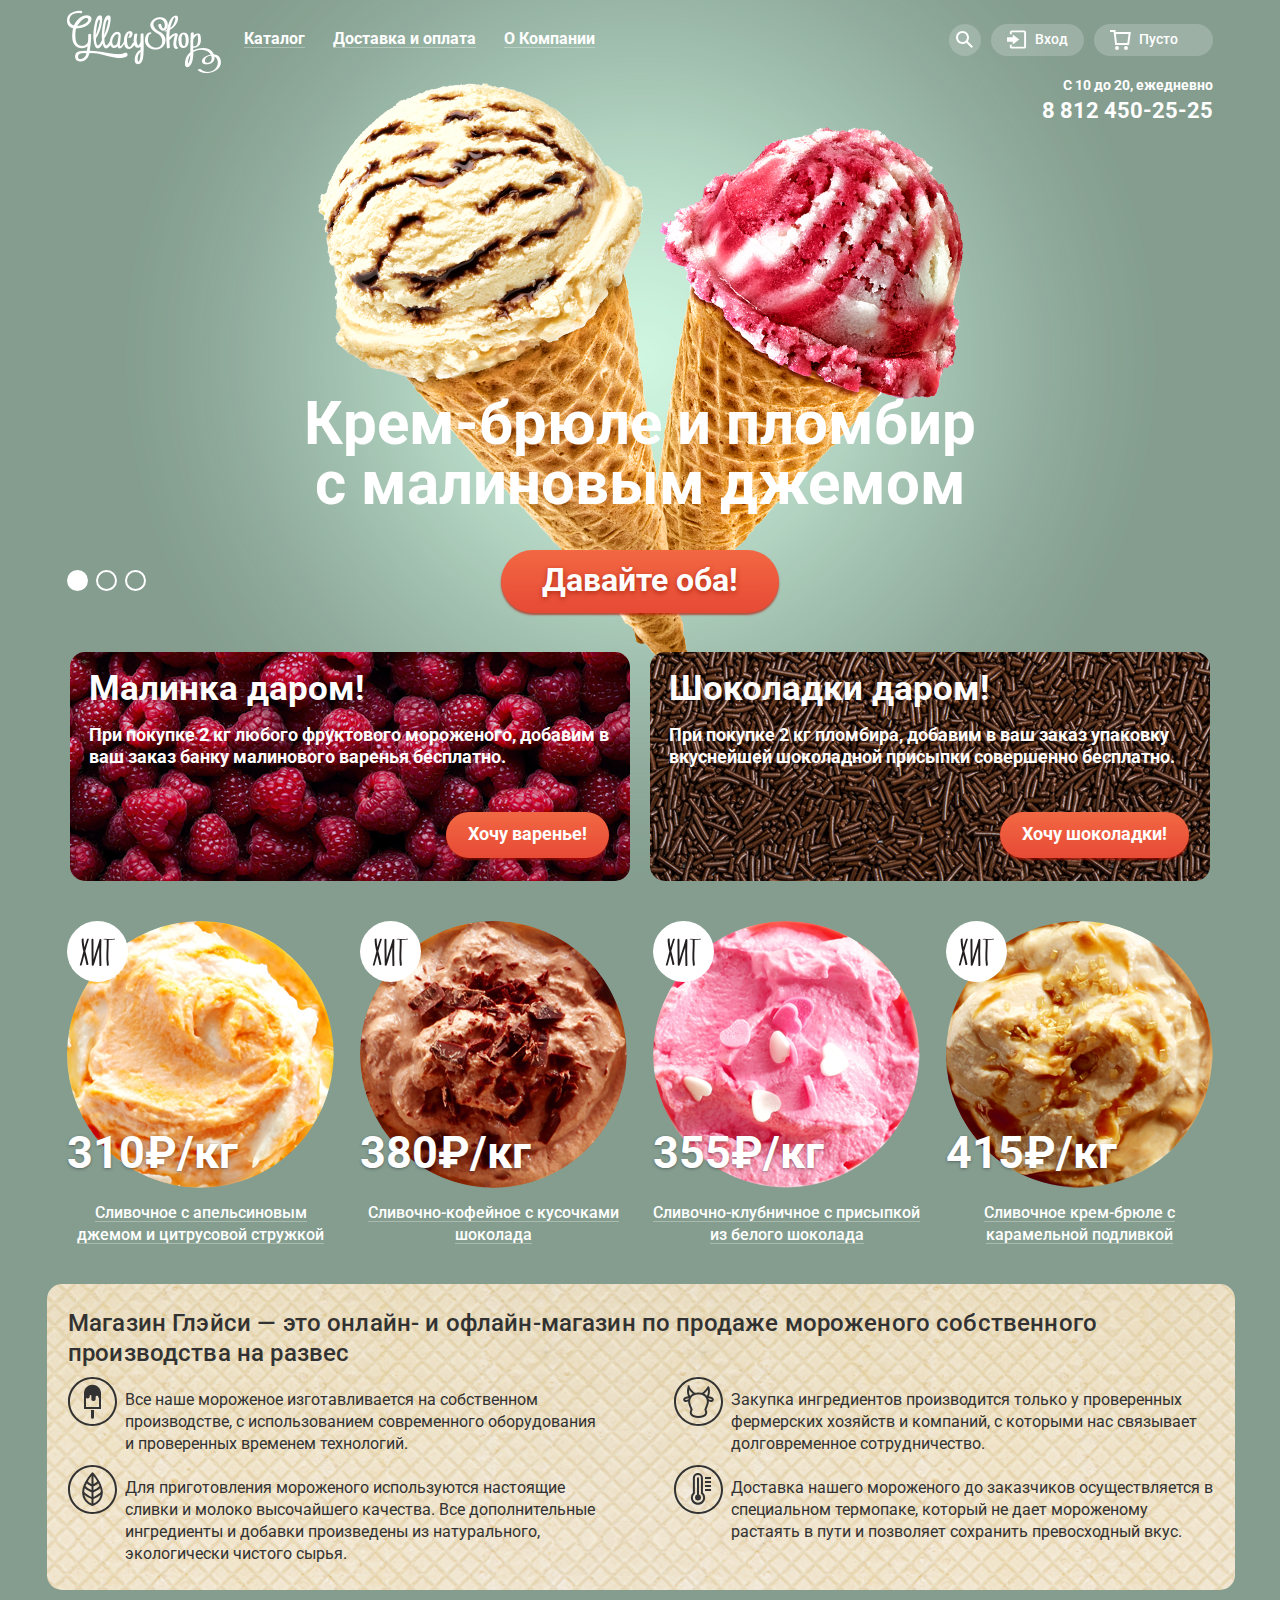
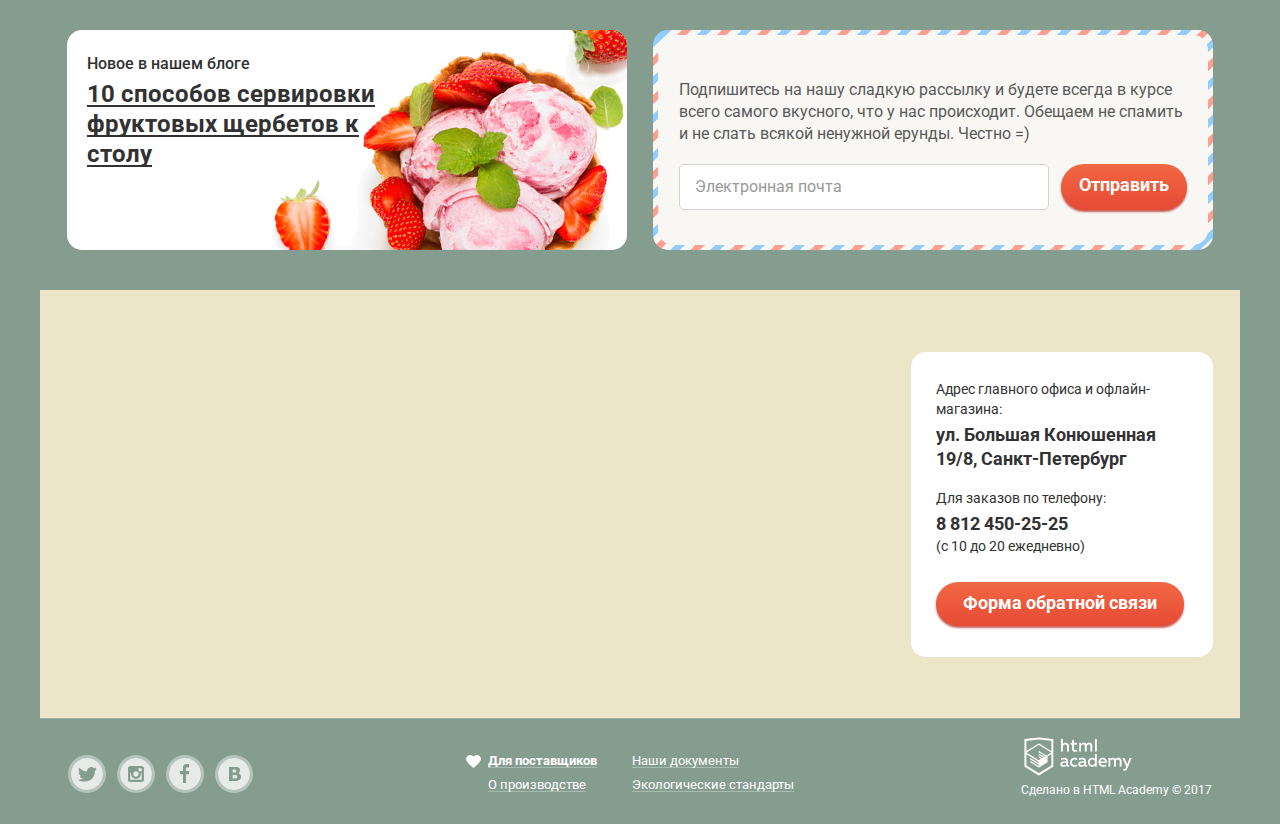
==== commit 24fe34db: "Попытка №2" ====
--- a/index.html
+++ b/index.html
@@ -232,7 +232,7 @@
             <article class="blog">
               <h2 class="blog-header">Новое в нашем блоге</h2>
               <h3 class="blog-state-header">
-                <a class="blog-state-link" href="">
+                <a class="blog-state-link" href="#">
                 10 способов сервировки
                 фруктовых щербетов к
                 столу
@@ -262,8 +262,8 @@
           <section class="map">
             <h2 class="visually-hidden">Карта</h2>
             <div class="map-input">
+              <iframe src="https://yandex.ru/map-widget/v1/-/CBFXQGSKCD" width="1200" height="430"></iframe>
               <img src="img/index.html/map2.png" width="1200" height="430" alt="Карта">
-              <iframe src="https://yandex.ru/map-widget/v1/?um=constructor%3A14a53e1340af0dc354bc78024582a9b978b11ada013a43c2ddec73d4adc3a1ab&amp;source=constructor" width="1200" height="430" frameborder="0"></iframe>
             </div>
             <div class="feedback">
               <h3 class="visually-hidden">Обратная связь</h3>
@@ -284,7 +284,7 @@
                   (с 10 до 20 ежедневно)
                 </p>
               </div>
-              <a class="button feedback-button">Форма обратной связи</a>
+              <a href="#" class="button feedback-button">Форма обратной связи</a>
             </div>
           </section>
 
@@ -366,7 +366,7 @@
       </section>
     </div>
 
-<script src="js/script.js"></script>
+<script src="js/min.js"></script>
 
   </body>
 </html>
--- a/css/min.css
+++ b/css/min.css
@@ -1 +1 @@
-body{margin:0;padding:0;-webkit-box-sizing:border-box;box-sizing:border-box;font-family:"Roboto","Arial",sans-serif;font-size:16px;line-height:18px;font-weight:700;color:#ffffff}a{text-decoration:none}.title-header{margin:0 0 25px;font-size:35px;font-weight:700;line-height:41px}.site-wrapper{background-image:url("../img/icecream-slider-1.png");background-color:#849d8f;background-repeat:no-repeat;background-position:top center;-webkit-transition:background-image 0.5s ease,background-color 0.5s ease;-o-transition:background-image 0.5s ease,background-color 0.5s ease;transition:background-image 0.5s ease,background-color 0.5s ease}.site-wrapper::before,.site-wrapper::after{content:"";visibility:hidden}.site-wrapper::before{background-image:url("../img/icecream-slider-2.png")}.site-wrapper::after{background-image:url("../img/icecream-slider-3.png")}.site-container{min-width:900px;max-width:1200px;margin:0 auto}.catalog-page-wrapper{background-color:#849d8f;background-repeat:repeat-x}.visually-hidden:not(:focus):not(:active),input[type="checkbox"].visually-hidden,input[type="radio"].visually-hidden{position:absolute;width:1px;height:1px;margin:-1px;border:0;padding:0;white-space:nowrap;-webkit-clip-path:inset(100%);clip-path:inset(100%);clip:rect(0 0 0 0);overflow:hidden}.modal{position:relative;display:none}.modal-show{display:block;-webkit-animation:bounce 0.6s;animation:bounce 0.6s}.button{display:inline-block;padding:0;font:inherit;font-weight:700;font-size:18px;line-height:24px;vertical-align:top;color:#fefefe;background-color:#e84d37;background-image:-webkit-gradient(linear,left bottom,left top,from(rgb(231,74,53)),to(rgb(242,104,67)));background-image:-webkit-linear-gradient(bottom,rgb(231,74,53)0%,rgb(242,104,67)100%);background-image:-o-linear-gradient(bottom,rgb(231,74,53)0%,rgb(242,104,67)100%);background-image:linear-gradient(0deg,rgb(231,74,53)0%,rgb(242,104,67)100%);-webkit-box-shadow:0 2px 2px 0 rgba(172,16,0,0.64);box-shadow:0 2px 2px 0 rgba(172,16,0,0.64);border:none;border-radius:25px;cursor:pointer}.button:hover,.button:focus{background-color:rgb(243,131,103);background-image:none}.button:active{background-image:-webkit-gradient(linear,left top,right top,from(rgb(242,104,67)),to(rgb(231,74,53)));background-image:-webkit-linear-gradient(left,rgb(242,104,67)0%,rgb(231,74,53)100%);background-image:-o-linear-gradient(left,rgb(242,104,67)0%,rgb(231,74,53)100%);background-image:linear-gradient(90deg,rgb(242,104,67)0%,rgb(231,74,53)100%);-webkit-box-shadow:inset 0 2px 2px 0 rgba(148,39,24,0.64);box-shadow:inset 0 2px 2px 0 rgba(148,39,24,0.64)}.form-style input,.form-style textarea{padding:10px 15px;font-size:16px;font-weight:700;line-height:24px;color:#323232;background-color:#ffffff;border:1px solid rgb(211,211,210);border-radius:5px}.form-style input:hover,.form-style textarea:hover{padding:9px 14px;border-width:2px}.form-style input:focus,.form-style textarea:focus{padding:9px 14px;border:2px solid #8fbdec;outline:none}.form-style input::-webkit-input-placeholder,.form-style textarea::-webkit-input-placeholder{font-size:16px;font-weight:400;line-height:24px;color:#999999}.form-style input:-ms-input-placeholder,.form-style textarea:-ms-input-placeholder{font-size:16px;font-weight:400;line-height:24px;color:#999999}.form-style input::-ms-input-placeholder,.form-style textarea::-ms-input-placeholder{font-size:16px;font-weight:400;line-height:24px;color:#999999}.form-style input::placeholder,.form-style textarea::placeholder{font-size:16px;font-weight:400;line-height:24px;color:#999999}.form-style input:focus::-webkit-input-placeholder,.form-style textarea:focus::-webkit-input-placeholder{color:transparent}.form-style input:focus:-ms-input-placeholder,.form-style textarea:focus:-ms-input-placeholder{color:transparent}.form-style input:focus::-ms-input-placeholder,.form-style textarea:focus::-ms-input-placeholder{color:transparent}.form-style input:focus::placeholder,.form-style textarea:focus::placeholder{color:transparent}.main-header{display:-webkit-box;display:-ms-flexbox;display:flex;-webkit-box-orient:vertical;-webkit-box-direction:normal;-ms-flex-direction:column;flex-direction:column;-webkit-box-pack:justify;-ms-flex-pack:justify;justify-content:space-between;margin-bottom:2px;padding:10px 27px 0}.top-container{display:-webkit-box;display:-ms-flexbox;display:flex;-webkit-box-pack:justify;-ms-flex-pack:justify;justify-content:space-between;-webkit-box-align:start;-ms-flex-align:start;align-items:flex-start;-webkit-box-flex:1;-ms-flex-positive:1;flex-grow:1;padding:0}.main-header-logo{width:154px;height:64px;margin:0 9px 0 0}.navigation-container{display:-webkit-box;display:-ms-flexbox;display:flex;-webkit-box-pack:justify;-ms-flex-pack:justify;justify-content:space-between;-webkit-box-align:start;-ms-flex-align:start;align-items:flex-start;-webkit-box-flex:1;-ms-flex-positive:1;flex-grow:1;padding:14px 0 0}.main-navigation{padding:0}.site-navigation{position:relative;display:-webkit-box;display:-ms-flexbox;display:flex;-ms-flex-wrap:wrap;flex-wrap:wrap;margin:0;padding:0;list-style:none}.sub-item-current{border-bottom:1px solid #999999}.catalog{margin:0;padding:0;padding-bottom:15px}.main-catalog{margin:0;padding:0}.header-link{display:inline-block;margin:6px 14px 0;font-weight:700;vertical-align:top;color:#ffffff;background-image:-webkit-gradient(linear,left top,left bottom,color-stop(100%,rgba(255,255,255,0.3)),to(transparent));background-image:-webkit-linear-gradient(top,rgba(255,255,255,0.3)100%,transparent 100%);background-image:-o-linear-gradient(top,rgba(255,255,255,0.3)100%,transparent 100%);background-image:linear-gradient(to bottom,rgba(255,255,255,0.3)100%,transparent 100%);background-position:0 17px;background-repeat:repeat-x;background-size:1px 1px}.header-link:hover,.header-link:focus,.catalog-link-hover{margin:0;padding:6px 14px 8px;color:#323232;background-color:#ffffff;background-image:none;border-radius:25px}.header-link:active{padding:6px 14px 8px;-webkit-box-shadow:inset 0 2px 1px 0 rgba(105,105,105,0.6);box-shadow:inset 0 2px 1px 0 rgba(105,105,105,0.6)}.catalog-navigation{position:absolute;top:38px;left:-5px;z-index:10;-webkit-box-sizing:border-box;box-sizing:border-box;width:143px;padding:6px 0 3px;background-color:#f8f7f4;border-radius:5px;-webkit-box-shadow:0 20px 20px 0 rgba(0,0,0,0.4);box-shadow:0 20px 20px 0 rgba(0,0,0,0.4);list-style:none}.catalog-navigation li{display:-webkit-box;display:-ms-flexbox;display:flex;-webkit-box-pack:start;-ms-flex-pack:start;justify-content:flex-start;margin:0 0 3px}.catalog-navigation-link{-webkit-box-flex:1;-ms-flex-positive:1;flex-grow:1;padding:4px 0 8px 21px;font-size:14px;font-weight:400;line-height:16px;color:#323232}.catalog-navigation-link:hover{background-color:#fbded7}.catalog-navigation-link:active{background-color:#f6b5a5}.new-item-link{margin:0 0 10px;font-weight:700;border-bottom:1px solid #999999}.new-item-link::after{position:absolute;content:"";width:90%;height:1px;bottom:-6px;left:0;-webkit-transform:translateX(5%);-ms-transform:translateX(5%);transform:translateX(5%);background-color:black}.current-link{color:#ffffff;background-color:#d07058}.current-link:hover{color:#323232}.catalog > .current-link{margin:0;padding:6px 14px 8px;background-image:none;border-radius:25px}.current,.catalog-current{background-color:#d07058}.catalog:hover .modal{display:block}.right-navigation-container{display:-webkit-box;display:-ms-flexbox;display:flex;-webkit-box-align:end;-ms-flex-align:end;align-items:flex-end;padding:0}.right-navigation-link{background-color:rgba(255,255,255,0.2)}.search{position:relative;padding-bottom:15px}.search-link{display:block;width:32px;height:32px;margin:0 10px 0 0;border-radius:50%}.search-link:hover,.search-link-hover{background-color:#f8f7f4}.search-link::before{content:"";position:absolute;left:7px;top:7px;width:17px;height:17px;background-image:url("../img/catalog.html/loupe2.svg");background-repeat:no-repeat;background-size:17px 17px;background-position:center center}.search-link:hover::before,.search-link-hover::before{content:"";position:absolute;left:7px;top:7px;width:17px;height:17px;background-image:url("../img/catalog.html/loupe.svg");background-repeat:no-repeat;background-position:center center}.search-form{position:absolute;top:10px;right:10px;display:-webkit-box;display:-ms-flexbox;display:flex;-webkit-box-sizing:border-box;box-sizing:border-box;width:341px;padding:20px 15px;background-color:#f8f7f4;border-radius:6px;-webkit-box-shadow:0 20px 20px 0 rgba(0,0,0,0.4);box-shadow:0 20px 20px 0 rgba(0,0,0,0.4)}.search-form input{-webkit-box-flex:1;-ms-flex-positive:1;flex-grow:1}.search:hover .modal{display:block}.user-navigation{position:relative;margin:0;padding:0;list-style:none;padding-bottom:15px}.user-navigation:hover .modal{display:block}.sign-in-link{display:inline-block;margin:0 10px 0 0;padding:7px 16px 9px 44px;font-size:14px;font-weight:500;line-height:16px;vertical-align:top;color:#ffffff;border-radius:25px}.sign-in-link:hover,.sign-in-link-hover{color:#323232;background-color:#f8f7f4}.sign-in-link::before{content:"";position:absolute;top:6px;left:16px;width:21px;height:19px;background-image:url("../img/catalog.html/entrance2.svg");background-repeat:no-repeat;background-size:20px 19px}.sign-in-link:hover::before,.sign-in-link-hover::before{content:"";position:absolute;top:6px;left:16px;width:20px;height:19px;background-image:url("../img/catalog.html/entrance.svg");background-repeat:no-repeat}.sign-in-form{position:absolute;top:14px;right:10px;z-index:10;display:-webkit-box;display:-ms-flexbox;display:flex;-webkit-box-pack:justify;-ms-flex-pack:justify;justify-content:space-between;-webkit-box-align:start;-ms-flex-align:start;align-items:flex-start;-ms-flex-wrap:wrap;flex-wrap:wrap;-webkit-box-sizing:border-box;box-sizing:border-box;width:277px;padding:20px 18px;background-color:#f8f7f4;border-radius:6px;-webkit-box-shadow:0 20px 20px 0 rgba(0,0,0,0.4);box-shadow:0 20px 20px 0 rgba(0,0,0,0.4)}.sign-in-form input{-webkit-box-flex:1;-ms-flex-positive:1;flex-grow:1;margin-bottom:20px;padding:10px 15px}.sign-in-form input:hover{padding:9px 14px}.sign-in-form input:focus{padding:9px 14px}.user-help{display:-webkit-box;display:-ms-flexbox;display:flex;-webkit-box-align:end;-ms-flex-align:end;align-items:flex-end;-ms-flex-wrap:wrap;flex-wrap:wrap;-webkit-box-sizing:border-box;box-sizing:border-box;width:121px}.user-help-link{display:block;font-size:13px;font-weight:400;line-height:21px;color:#323232;background-image:-webkit-gradient(linear,left top,left bottom,color-stop(100%,rgba(50,50,50,0.4)),to(transparent));background-image:-webkit-linear-gradient(top,rgba(50,50,50,0.4)100%,transparent 100%);background-image:-o-linear-gradient(top,rgba(50,50,50,0.4)100%,transparent 100%);background-image:linear-gradient(to bottom,rgba(50,50,50,0.4)100%,transparent 100%);background-position:0 1.3em;background-repeat:repeat-x;background-size:1px 1px}.user-help-link:hover,.user-help-link:focus,.user-help-link:active{color:#e84d37;background-image:-webkit-gradient(linear,left top,left bottom,color-stop(100%,rgba(255,188,158,0.4)),to(transparent));background-image:-webkit-linear-gradient(top,rgba(255,188,158,0.4)100%,transparent 100%);background-image:-o-linear-gradient(top,rgba(255,188,158,0.4)100%,transparent 100%);background-image:linear-gradient(to bottom,rgba(255,188,158,0.4)100%,transparent 100%);background-position:0 1.3em;background-repeat:repeat-x;background-size:1px 1px}.sign-in-button{padding:11px 25px 10px}.bottom-container{display:-webkit-box;display:-ms-flexbox;display:flex;-webkit-box-pack:justify;-ms-flex-pack:justify;justify-content:space-between}.right-side{display:-webkit-box;display:-ms-flexbox;display:flex;-webkit-box-pack:end;-ms-flex-pack:end;justify-content:flex-end}.left-side{display:-webkit-box;display:-ms-flexbox;display:flex;-webkit-box-pack:start;-ms-flex-pack:start;justify-content:flex-start;margin-right:926px}.breadcrumbs{display:-webkit-box;display:-ms-flexbox;display:flex;-webkit-box-pack:end;-ms-flex-pack:end;justify-content:flex-end;-ms-flex-item-align:end;align-self:flex-end;margin:0 0 2px;padding:0;line-height:16px;list-style:none}.breadcrumbs-link{display:inline-block;line-height:16px;vertical-align:top}.breadcrumbs li:not(:last-child)::after{content:"»";display:inline-block;margin:0 6px 0;position:left;vertical-align:top}.bottom-container{display:-webkit-box;display:-ms-flexbox;display:flex;-webkit-box-pack:end;-ms-flex-pack:end;justify-content:flex-end;-ms-flex-wrap:wrap;flex-wrap:wrap;-webkit-box-sizing:border-box;box-sizing:border-box}.left-side{display:inline;position:left;padding-left:0}.info{display:-webkit-box;display:-ms-flexbox;display:flex;-webkit-box-pack:end;-ms-flex-pack:end;justify-content:flex-end;-ms-flex-wrap:wrap;flex-wrap:wrap;-webkit-box-sizing:border-box;box-sizing:border-box;width:175px;margin:0}.info-time{margin-bottom:4px}.info-tel{font-size:22px;line-height:24px}.cart{position:relative;margin:0;padding:0;padding-bottom:15px}.cart-empty{position:relative;display:block;padding:7px 35px 9px 45px;font-size:14px;font-weight:500;line-height:16px;border-radius:25px}.cart:hover .modal{display:block}.cart-empty::before{content:"";position:absolute;top:6px;left:16px;width:21px;height:20px;background-image:url("../img/catalog.html/basket.svg");background-repeat:no-repeat;background-size:21px 20px}.cart-full{position:relative;display:block;padding:7px 16px 9px 45px;font-size:14px;font-weight:500;line-height:16px;color:#323232;background-color:#f7f6f3;border-radius:25px}.cart-full::before{content:"";position:absolute;top:6px;left:16px;width:21px;height:20px;background-image:url("../img/catalog.html/basket-red.svg");background-repeat:no-repeat;background-size:21px 20px}.cart-list{position:absolute;right:0;top:36px;z-index:10;-webkit-box-sizing:border-box;box-sizing:border-box;width:540px;padding:0 15px 111px;font-size:13px;font-weight:400;line-height:16px;color:#323232;background-color:rgb(248,247,244);border-radius:5px;-webkit-box-shadow:0 20px 20px 0 rgba(0,0,0,0.4);box-shadow:0 20px 20px 0 rgba(0,0,0,0.4)}.cart-table{border-spacing:0 17px}.cart-table td{-webkit-box-sizing:border-box;box-sizing:border-box}.cart-table td:not(:nth-child(2)){padding-top:9px;vertical-align:baseline}.cart-delete{-webkit-box-sizing:border-box;box-sizing:border-box;width:26px}.cart-image{-webkit-box-sizing:border-box;box-sizing:border-box;width:45px}.cart-image img{border-radius:50%}.cart-product{-webkit-box-sizing:border-box;box-sizing:border-box;width:247px;padding-right:15px}.cart-amount{-webkit-box-sizing:border-box;box-sizing:border-box;width:123px}.cart-price{-webkit-box-sizing:border-box;box-sizing:border-box;width:68px}.cart p{margin:0;padding:0}.cart-amount-r{color:#999999}.total-description{font-weight:700;font-size:15px}.cart-delete-button{display:inline-block;width:11px;height:11px;vertical-align:top;background-color:transparent;background-image:url("../img/catalog.html/delete-cart.svg");background-repeat:no-repeat;border:none;cursor:pointer}.total{position:absolute;right:14px;bottom:80px}.total::before{content:"";position:absolute;right:0;bottom:32px;width:510px;height:1px;background-color:rgba(50,50,50,0.3)}.cart-button{position:absolute;right:15px;bottom:21px;padding:9px 15px 12px}.products{width:1146px}.container{padding:0 27px}.slider{position:relative;margin-bottom:39px;padding-top:270px;text-align:center;color:#ffffff}.slider-controls{position:absolute;left:0;bottom:22px;z-index:20;font-size:0}.slider-controls label{display:inline-block;width:17px;height:17px;margin-right:8px;vertical-align:top;background-color:transparent;border:2px solid #ffffff;border-radius:50%;cursor:pointer}.slider-list{margin:0;padding:0;font-size:60px;line-height:60.35px;text-align:center;list-style:none}.slide{display:none}.slide-title{width:700px;margin:0 auto;margin-bottom:35px;font-size:60px;line-height:60.35px;font-weight:700}.slider-button{display:inline-block;padding:8px 41px 11px;font-size:32px;line-height:44px;vertical-align:top;border-radius:50px;text-shadow:0 2px 5px rgba(160,32,11,0.76)}.slider-radio-1:checked ~ .site-wrapper{background-color:#849d8f;background-image:url("../img/index.html/slide1.png")}.slider-radio-2:checked ~ .site-wrapper{background-color:#8996a6;background-image:url("../img/index.html/slide2.png")}.slider-radio-3:checked ~ .site-wrapper{background-color:#9d8b84;background-image:url("../img/index.html/slide3.png")}.slider-radio-1:checked ~ .site-wrapper .slider-item-1,.slider-radio-2:checked ~ .site-wrapper .slider-item-2,.slider-radio-3:checked ~ .site-wrapper .slider-item-3{display:block}.slider-radio-1:checked ~ .site-wrapper .slider-label-1,.slider-radio-2:checked ~ .site-wrapper .slider-label-2,.slider-radio-3:checked ~ .site-wrapper .slider-label-3{background-color:#ffffff}.banners{margin:0 0 14px;display:-webkit-box;display:-ms-flexbox;display:flex;-webkit-box-orient:horizontal;-webkit-box-direction:normal;-ms-flex-flow:row nowrap;flex-flow:row nowrap}.banners-list{display:-webkit-box;display:-ms-flexbox;display:flex;flex-wrap:nowrap;-webkit-box-pack:justify;-ms-flex-pack:justify;justify-content:space-between;-ms-flex-wrap:nowrap;flex-wrap:nowrap;margin:auto;padding:0;list-style:none}.banners-position{position:relative;-webkit-box-sizing:border-box;box-sizing:border-box;width:560px;margin-bottom:26px;padding:16px 19px 68px;border-radius:15px}.banners-raspberries{background-color:#78172c;background-image:url("../img/index.html/raspberry.png");background-repeat:no-repeat;background-size:cover;background-position:center center}.banners-chocolate{background-color:#462b1f;background-image:url("../img/index.html/chocolate.png");background-repeat:no-repeat;background-size:cover;background-position:center center;margin-left:20px}.banners-header{margin:0 0 15px 0;padding:0;font-size:35px;line-height:41px}.banners-text{margin:0;padding:0 0 45px 0;font-size:18px;line-height:22px}.banners-button{position:absolute;right:21px;bottom:23px;padding:10px 22px 12px}.index-products{margin:0 0 38px;display:-webkit-box;display:-ms-flexbox;display:flex;-webkit-box-orient:horizontal;-webkit-box-direction:normal;-ms-flex-flow:row nowrap;flex-flow:row nowrap;width:1146px}.icecream-list{display:-webkit-box;display:-ms-flexbox;display:flex;-webkit-box-pack:justify;-ms-flex-pack:justify;justify-content:flex-start;-ms-flex-wrap:wrap;flex-wrap:wrap;margin:0;padding:0;list-style:none}.icecream-catalog-list{margin:0 0 41px}.icecream{position:relative;z-index:1;display:-webkit-box;display:-ms-flexbox;display:flex;-webkit-box-orient:vertical;-webkit-box-direction:normal;-ms-flex-direction:column;flex-direction:column;-webkit-box-pack:start;-ms-flex-pack:start;justify-content:flex-start;-webkit-box-align:center;-ms-flex-align:center;align-items:center;-webkit-box-sizing:border-box;box-sizing:border-box;width:267px;margin-bottom:38px}.icecream:not(:nth-child(4n)){margin-right:26px}.icecream:hover{z-index:3}.icecream:hover::before{content:"";position:absolute;top:-6px;left:-13px;z-index:2;width:293px;height:407px;background-color:rgba(255,255,255,0.2);border-radius:5px;-webkit-box-shadow:0 10px 20px 0 rgba(0,0,0,0.2);box-shadow:0 10px 20px 0 rgba(0,0,0,0.2)}.icecream-hit{margin-bottom:0}.icecream-name{z-index:3;width:267px;margin:0;padding:0;text-align:center}.icecream-link{font-size:16px;font-weight:500;line-height:22px;color:#ffffff;background-image:-webkit-gradient(linear,left top,left bottom,color-stop(100%,rgba(255,255,255,0.3)),to(transparent));background-image:-webkit-linear-gradient(top,rgba(255,255,255,0.3)100%,transparent 100%);background-image:-o-linear-gradient(top,rgba(255,255,255,0.3)100%,transparent 100%);background-image:linear-gradient(to bottom,rgba(255,255,255,0.3)100%,transparent 100%);background-position:0 18px;background-repeat:repeat-x;background-size:1px 1px}.icecream-link:hover,.icecream-link:focus,.icecream-link:active{background-image:-webkit-gradient(linear,left top,left bottom,color-stop(100%,rgba(255,188,158,0.3)),to(transparent));background-image:-webkit-linear-gradient(top,rgba(255,188,158,0.3)100%,transparent 100%);background-image:-o-linear-gradient(top,rgba(255,188,158,0.3)100%,transparent 100%);background-image:linear-gradient(to bottom,rgba(255,188,158,0.3)100%,transparent 100%);background-position:0 18px;background-repeat:repeat-x;background-size:1px 1px}.icecream-container{position:relative;z-index:3;-webkit-box-ordinal-group:0;-ms-flex-order:-1;order:-1;margin:0 0 14px}.hit-container::before{content:"";position:absolute;z-index:2;width:61px;height:61px;background-image:url("../img/catalog.html/hit.svg");background-repeat:no-repeat;background-position:0 0}.icecream img{display:block;margin:0;padding:0;border-radius:50%}.price{position:absolute;top:209px;left:0;margin:0;padding:0;font-size:45px;line-height:45px;text-shadow:0 1px 3px rgba(49,50,53,0.5)}.send-button{padding:8px 17px 13px}.icecream .send-button{display:none}.icecream:hover .send-button{position:absolute;top:334px;left:33px;z-index:3;display:inline-block;vertical-align:top}.about{margin:0 0 40px;padding:24px 21px 15px;width:1146px;margin-left:-20px;font-weight:500;font-size:16px;line-height:22px;color:#323232;background-color:#ebdfc5;background-image:url("../img/index.html/pattern-SEO.png");background-size:cover;background-position:center center;border-radius:15px}.about-header{margin:0 0 9px;font-size:24px;font-weight:500;line-height:30px;letter-spacing:0.15px}.about-list{display:-webkit-box;display:-ms-flexbox;display:flex;-ms-flex-wrap:wrap;flex-wrap:wrap;-webkit-box-pack:justify;-ms-flex-pack:justify;justify-content:space-between;margin:0 0 0;padding:0 0 0;list-style:none}.about-description{position:relative;-webkit-box-sizing:border-box;box-sizing:border-box;width:540px;padding:12px 0 10px 57px;font-weight:400}.about-icecream::before{content:"";position:absolute;top:0;left:0;width:49px;height:49px;background-image:url("../img/catalog.html/ice-cream.svg");background-repeat:no-repeat;background-size:49px 49px}.about-leaf::before{content:"";position:absolute;top:0;left:0;width:49px;height:49px;background-image:url("../img/catalog.html/eco.svg");background-repeat:no-repeat;background-size:49px 49px}.about-cow::before{content:"";position:absolute;top:0;left:0;width:49px;height:49px;background-image:url("../img/catalog.html/cow.svg");background-repeat:no-repeat;background-size:49px 49px}.about-thermometer::before{content:"";position:absolute;top:0;left:0;width:49px;height:49px;background-image:url("../img/catalog.html/thermometer.svg");background-repeat:no-repeat;background-size:49px 49px}.main-wrapper{display:-webkit-box;display:-ms-flexbox;display:flex;-ms-flex-wrap:nowrap;flex-wrap:nowrap;width:1146px;-webkit-box-pack:justify;-ms-flex-pack:justify;justify-content:space-between;margin-bottom:40px}.blog{-webkit-box-sizing:border-box;box-sizing:border-box;width:560px;padding:23px 20px 81px;background-color:#ffffff;background-image:url("../img/index.html/background-block.jpg");background-size:cover;background-repeat:no-repeat;border-radius:15px}.blog-header{margin:0 0 4px;font-size:16px;font-weight:500;line-height:22px;color:#323232}.blog-state-header{margin:0 230px 0 0}.blog-state-link{font-size:24px;font-weight:700;line-height:30px;color:#323232;background-image:-webkit-gradient(linear,left top,left bottom,color-stop(100%,#323232),to(transparent));background-image:-webkit-linear-gradient(top,#323232 100%,transparent 100%);background-image:-o-linear-gradient(top,#323232 100%,transparent 100%);background-image:linear-gradient(to bottom,#323232 100%,transparent 100%);background-position:0 25px;background-repeat:repeat-x;background-size:1px 2px}.blog-state-link:hover,.blog-state-link:focus,.blog-state-link:active{color:rgb(232,77,55);background-image:-webkit-gradient(linear,left top,left bottom,color-stop(100%,rgba(232,77,55,0.3)),to(transparent));background-image:-webkit-linear-gradient(top,rgba(232,77,55,0.3)100%,transparent 100%);background-image:-o-linear-gradient(top,rgba(232,77,55,0.3)100%,transparent 100%);background-image:linear-gradient(to bottom,rgba(232,77,55,0.3)100%,transparent 100%);background-position:0 25px;background-repeat:repeat-x;background-size:1px 2px}.dispatch{display:-webkit-box;display:-ms-flexbox;display:flex;-webkit-box-sizing:border-box;box-sizing:border-box;width:560px;margin:0;padding:5px;font-size:16px;font-weight:400;line-height:22px;color:#5a5a5a;background-color:#f8f7f4;background-image:url("../img/index.html/dispatch-background.png");background-repeat:repeat;border-radius:15px}.add-background{display:-webkit-box;display:-ms-flexbox;display:flex;-webkit-box-orient:vertical;-webkit-box-direction:normal;-ms-flex-direction:column;flex-direction:column;-webkit-box-pack:justify;-ms-flex-pack:justify;justify-content:space-between;width:549px;padding:28px 21px 35px;background-color:#f8f7f4;border-radius:15px}.dispatch-text{margin:0}.dispatch-form{display:-webkit-box;display:-ms-flexbox;display:flex;-webkit-box-pack:justify;-ms-flex-pack:justify;justify-content:space-between}.dispatch-form input{-webkit-box-flex:1;-ms-flex-positive:1;flex-grow:1;margin:0 12px 0 0}.dispatch-button{padding:8px 18px 12px}.map{position:relative;height:428px;margin:0 -27px 0;background-color:#ece5c8;overflow:hidden}.map-input iframe{border:none}.map-input img{margin-top:-1px}.feedback{position:absolute;top:62px;left:871px;-webkit-box-sizing:border-box;box-sizing:border-box;width:302px;padding:27px 25px 31px;background-color:rgb(255,255,255);border-radius:15px}.feedback-text{margin:0 0 26px;font-size:14px;font-weight:400;line-height:20px;color:#323232;padding-right:30px}.feedback-number{margin:0}.feedback-adress{margin:0 0 17px}.feedback-bold{display:inline-block;padding:4px 0 0;font-size:18px;font-weight:700;line-height:24px;vertical-align:top}.feedback-button{padding:9px 27px 11px}.feedback-modal-wrapper{position:fixed;top:50%;left:50%;z-index:32;-webkit-box-sizing:border-box;box-sizing:border-box;width:477px;padding:16px 25px 96px;background-color:rgb(248,247,244);border-radius:10px;-webkit-transform:translateX(-50%)translateY(-50%);-ms-transform:translateX(-50%)translateY(-50%);transform:translateX(-50%)translateY(-50%)}.feedback-modal-header{margin:0 0 19px;font-size:24px;font-weight:500;line-height:28px;color:#323232}.modal-close{position:absolute;top:15px;right:15px;display:block;width:18px;height:18px;background-color:transparent;background-image:url("../img/index.html/img_close2.png");background-repeat:no-repeat;background-position:center center;border:none;cursor:pointer}.feedback-modal form{display:-webkit-box;display:-ms-flexbox;display:flex;-ms-flex-wrap:wrap;flex-wrap:wrap}.feedback-modal input{-webkit-box-sizing:border-box;box-sizing:border-box;width:267px;margin-bottom:20px}.feedback-modal textarea{-webkit-box-flex:1;-ms-flex-positive:1;flex-grow:1;margin:0}.feedback-modal-button{position:absolute;right:25px;bottom:27px;display:block;padding:10px 24px}.close-popup{position:absolute;top:2px;right:2px;display:block;padding:20px;border:0;background-color:transparent;cursor:pointer;-webkit-appearance:button}.close-popup::before{width:2px;height:22px}.close-popup::after{width:22px;height:2px}.close-popup::before,.close-popup::after{content:"";position:absolute;background-color:#323232;left:50%;top:50%;-webkit-transform:translate(-50%,-50%)rotate(45deg);-ms-transform:translate(-50%,-50%)rotate(45deg);transform:translate(-50%,-50%)rotate(45deg)}.main-footer{display:-webkit-box;display:-ms-flexbox;display:flex;-webkit-box-pack:justify;-ms-flex-pack:justify;justify-content:space-between;-webkit-box-align:start;-ms-flex-align:start;align-items:flex-start;padding:18px 28px 24px;border-top:1px solid rgba(255,255,255,0.2)}.left-footer-container{display:-webkit-box;display:-ms-flexbox;display:flex;-webkit-box-pack:justify;-ms-flex-pack:justify;justify-content:space-between;-webkit-box-sizing:border-box;box-sizing:border-box;width:729px;padding-top:15px}.footer-social{padding-top:3px}.social-list{display:-webkit-box;display:-ms-flexbox;display:flex;margin:0;padding:0;list-style:none}.social-list li{margin-right:11px}.social-button{display:block;width:32px;height:32px;margin:0;vertical-align:middle;background-repeat:no-repeat;border:3px solid rgba(255,255,255,0.5);border-radius:50%;opacity:0.8}.social-button:hover{border-color:rgba(255,255,255,0.7)}.twitter{background-image:url("../img/catalog.html/twitter.svg");background-size:32px 32px;background-repeat:no-repeat}.instagram{background-image:url("../img/catalog.html/instagram.svg");background-size:32px 32px;background-repeat:no-repeat}.facebook{background-image:url("../img/catalog.html/fb.svg");background-size:32px 32px;background-repeat:no-repeat}.vkontakte{background-image:url("../img/catalog.html/vk.svg");background-size:32px 32px;background-repeat:no-repeat}.twitter:hover,.instagram:hover,.facebook:hover,.vkontakte:hover{opacity:1}.twitter:active,.instagram:active,.facebook:active,.vkontakte:active{border-color:rgba(255,255,255,0.7);-webkit-box-shadow:inset 0 2px 1px 0 rgb(136,136,136);box-shadow:inset 0 2px 1px 0 rgb(136,136,136)}.footer-navigation-list{display:-webkit-box;display:-ms-flexbox;display:flex;-webkit-box-pack:center;-ms-flex-pack:center;justify-content:center;-ms-flex-wrap:wrap;flex-wrap:wrap;margin:0;padding:0;list-style:none}.footer-navigation-list li:first-child{position:relative;display:-webkit-box;display:-ms-flexbox;display:flex;-ms-flex-wrap:wrap;flex-wrap:wrap;-webkit-box-sizing:border-box;box-sizing:border-box;width:112px;margin-right:32px}.footer-navigation-list li:first-child::before{content:"";position:absolute;top:3px;left:-22px;width:15px;height:13px;background-image:url("../img/catalog.html/heart.svg");background-repeat:no-repeat;background-size:15px 13px}.footer-navigation-list li:last-child{position:relative;display:-webkit-box;display:-ms-flexbox;display:flex;-ms-flex-wrap:wrap;flex-wrap:wrap;-webkit-box-sizing:border-box;box-sizing:border-box;width:165px}.footer-navigation-link{display:inline-block;margin-bottom:6px;font-size:13px;font-weight:400;line-height:16px;vertical-align:top;color:#ffffff;background-image:-webkit-gradient(linear,left top,left bottom,color-stop(100%,rgba(255,255,255,0.3)),to(transparent));background-image:-webkit-linear-gradient(top,rgba(255,255,255,0.3)100%,transparent 100%);background-image:-o-linear-gradient(top,rgba(255,255,255,0.3)100%,transparent 100%);background-image:linear-gradient(to bottom,rgba(255,255,255,0.3)100%,transparent 100%);background-position:0 15px;background-repeat:repeat-x;background-size:1px 1px}.footer-navigation-link:hover,.footer-navigation-link:focus,.footer-navigation-link:active{color:#ffbc9e;background-image:-webkit-gradient(linear,left top,left bottom,color-stop(100%,rgba(255,188,158,0.3)),to(transparent));background-image:-webkit-linear-gradient(top,rgba(255,188,158,0.3)100%,transparent 100%);background-image:-o-linear-gradient(top,rgba(255,188,158,0.3)100%,transparent 100%);background-image:linear-gradient(to bottom,rgba(255,188,158,0.3)100%,transparent 100%);background-position:0 16px;background-repeat:repeat-x;background-size:1px 1px}.footer-bold{font-weight:700}.footer-copyright{font-size:12px;font-weight:400;line-height:18px}.footer-logo-link{display:block;margin-left:3px}.footer-copyright p{margin:0}.footer-copyright-link{color:#ffffff;background-image:-webkit-gradient(linear,left top,left bottom,color-stop(100%,rgba(255,255,255,0.3)),to(transparent));background-image:-webkit-linear-gradient(top,rgba(255,255,255,0.3)100%,transparent 100%);background-image:-o-linear-gradient(top,rgba(255,255,255,0.3)100%,transparent 100%);background-image:linear-gradient(to bottom,rgba(255,255,255,0.3)100%,transparent 100%);background-position:0 15px;background-repeat:repeat-x;background-size:1px 1px}.footer-copyright-link:hover,.footer-copyright-link:focus,.footer-copyright-link:active{color:rgb(255,188,158);background-image:-webkit-gradient(linear,left top,left bottom,color-stop(100%,rgba(255,188,158,0.3)),to(transparent));background-image:-webkit-linear-gradient(top,rgba(255,188,158,0.3)100%,transparent 100%);background-image:-o-linear-gradient(top,rgba(255,188,158,0.3)100%,transparent 100%);background-image:linear-gradient(to bottom,rgba(255,188,158,0.3)100%,transparent 100%);background-position:0 15px;background-repeat:repeat-x;background-size:1px 1px}.breadcrumbs-link{font-size:14px;line-height:16px;font-weight:400;color:#ffffff;border-bottom:1px solid rgba(255,255,255,0.2)}.breadcrumbs-link:hover,.breadcrumbs-link:active{color:#ffbc9e;border-color:rgba(255,188,158,0.3)}.breadcrumbs li:last-child,.breadcrumbs-special{font-size:14px;font-weight:400;color:#ffffff;border:none}.filters{margin-bottom:25px;width:1146px}.filters-form{display:-webkit-box;display:-ms-flexbox;display:flex;-ms-flex-wrap:wrap;flex-wrap:wrap;-webkit-box-align:center;-ms-flex-align:center;align-items:center}.filter-style{margin-right:15px;margin-bottom:16px;padding:9px 0;background:#fff;white-space:normal;font-size:16px;line-height:18px;font-weight:400;background-color:rgba(255,255,255,0.2);border-radius:25px}.filters legend{margin-bottom:5px;padding-left:16px;font-size:14px;font-weight:400;line-height:16px}.form-sort select{height:36px;width:193px;padding:6px 25px 8px 15px;font:inherit;font-size:16px;font-weight:500;line-height:18px;color:#323232;background:#fff;background-image:url("../img/catalog.html/icon-down-dir.svg");background-position:168px 13px;background-repeat:no-repeat;background-size:11px 10px;border:none;text-indent:0.01px;-o-text-overflow:"";text-overflow:"";-webkit-appearance:none;-moz-appearance:none;-ms-appearance:none;appearance:none}.filter-sort:hover,.filter-sort:focus{font-weight:500;line-height:26px;color:#323232;background-color:#ffffff;background-image:url("../img/catalog.html/icon-down-dir.svg");background-position:168px 13px;background-repeat:no-repeat;background-size:11px 10px;border:none;text-indent:0.01px;-o-text-overflow:"";text-overflow:"";-webkit-appearance:none;-moz-appearance:none;-ms-appearance:none;appearance:none}.form-sort select::-ms-expand{display:none}.form-sort option{padding:0;font-weight:500;color:#323232;border:none;background:fff}.form-sort option:hover{background-color:#1e90ff}.filters-form fieldset{margin:0;padding:0;border:none}.filter-range{padding:16px 21px}.range{-webkit-box-sizing:border-box;box-sizing:border-box;width:176px;height:4px;background-color:rgba(255,255,255,0.5)}.range-section{position:relative;height:4px;margin:0 53px 0 21px;background-color:rgba(255,255,255,0.8)}.range-marker{position:absolute;top:-8px;-webkit-box-sizing:border-box;box-sizing:border-box;width:20px;height:20px;background-color:#ffffff;border-radius:50%;cursor:pointer}.range-marker:focus{outline:1px dotted black}.min{left:-8px}.min:hover{top:-9px;left:-9px;width:22px;height:22px}.max{right:-8px}.max:hover{top:-9px;right:-9px;width:22px;height:22px}.range-marker::before{content:"";position:absolute;left:50%;top:50%;width:4px;height:4px;background-color:#ababab;border-radius:50%;-webkit-transform:translateX(-50%)translateY(-50%);-ms-transform:translateX(-50%)translateY(-50%);transform:translateX(-50%)translateY(-50%)}.range-marker:hover::before{width:6px;height:6px}.filter-fat{padding-left:14px;padding-right:17px}.filter-fillers{padding-left:15px;padding-right:19px}.filter-button{margin-top:7px;padding:6px 26px 8px;font:inherit;font-weight:400;color:#ffffff;background-color:rgba(255,255,255,0.3);border:2px solid #ffffff;border-radius:20px;cursor:pointer}.filter-button:hover,.filter-button:focus{color:#323232;background-color:#ffffff;outline:none}.filter-button:active{padding:9px 28px;background-color:rgb(237,237,237);border:none;-webkit-box-shadow:inset 0 2px 1px 0 rgba(105,105,105,0.64);box-shadow:inset 0 2px 1px 0 rgba(105,105,105,0.64)}.fat-label{position:relative;padding-left:33px;cursor:pointer}.fat-label:not(:last-child){margin-right:12px}.radio-indicator,.checkbox-indicator{opacity:0.8}.radio-indicator:hover,.checkbox-indicator:hover{opacity:1}.fat-radio + .radio-indicator{position:absolute;top:-1px;left:0;width:22px;height:22px;background-image:url("../img/icons/svg-gllacy/radio-off.svg");background-repeat:no-repeat;background-size:22px 22px}.fat-radio:focus + .radio-indicator{outline:1px dotted black}.fat-radio:checked + .radio-indicator{background-image:url("../img/icons/svg-gllacy/radio-on.svg");background-repeat:no-repeat;background-size:22px 22px}.filler-label{position:relative;padding-left:31px;cursor:pointer}.filler-label:not(:last-child){margin-right:19px}.filler-checkbox + .checkbox-indicator{position:absolute;top:0;left:0;width:23px;height:20px;background-image:url("../img/icons/svg-gllacy/checkbox-off.svg");background-repeat:no-repeat;background-size:20px 20px}.filler-checkbox:checked + .checkbox-indicator{background-image:url("../img/icons/svg-gllacy/checkbox-on.svg");background-repeat:no-repeat;background-size:24px 20px}.filler-checkbox:focus + .checkbox-indicator{outline:1px dotted black}.pagination-wrapper{display:-webkit-box;display:-ms-flexbox;display:flex;-webkit-box-pack:end;-ms-flex-pack:end;justify-content:flex-end;margin-bottom:29px}.pagination-list{display:-webkit-box;display:-ms-flexbox;display:flex;-webkit-box-pack:justify;-ms-flex-pack:justify;justify-content:space-between;-webkit-box-align:center;-ms-flex-align:center;align-items:center;-webkit-box-sizing:border-box;box-sizing:border-box;width:188px;margin:0;padding:0;line-height:18px;list-style:none}.pagination-list a{font-size:16px;font-weight:500;line-height:18px;color:#ffffff}.pagination-button{display:block;-webkit-box-sizing:border-box;box-sizing:border-box;width:9px;height:12px;background-image:url("../img/catalog.html/next-catalog.png");background-repeat:no-repeat;background-size:8px 12px;cursor:pointer}.back{margin:0 12px 0 0;cursor:auto;opacity:0.3;-webkit-transform:rotate(180deg);-ms-transform:rotate(180deg);transform:rotate(180deg)}.next{margin-left:13px}.pagination-item{vertical-align:middle;text-align:center}.pagination-item a{display:block;-webkit-box-sizing:border-box;box-sizing:border-box;width:26px;height:26px;padding-top:6px;line-height:16px;border-radius:50%}.pagination-item a:hover,.pagination-item a:focus{background-color:rgba(255,255,255,0.2)}.pagination-item-current a,.pagination-item-current a:hover,.pagination-item-current a:focus{color:#323232;background-color:#ffffff}@-webkit-keyframes shake{0%{-webkit-transform:translate(1px,1px)rotate(0deg);transform:translate(1px,1px)rotate(0deg)}10%{-webkit-transform:translate(-1px,-2px)rotate(-1deg);transform:translate(-1px,-2px)rotate(-1deg)}20%{-webkit-transform:translate(-3px,0px)rotate(1deg);transform:translate(-3px,0px)rotate(1deg)}30%{-webkit-transform:translate(3px,2px)rotate(0deg);transform:translate(3px,2px)rotate(0deg)}40%{-webkit-transform:translate(1px,-1px)rotate(1deg);transform:translate(1px,-1px)rotate(1deg)}50%{-webkit-transform:translate(-1px,2px)rotate(-1deg);transform:translate(-1px,2px)rotate(-1deg)}60%{-webkit-transform:translate(-3px,1px)rotate(0deg);transform:translate(-3px,1px)rotate(0deg)}70%{-webkit-transform:translate(3px,1px)rotate(-1deg);transform:translate(3px,1px)rotate(-1deg)}80%{-webkit-transform:translate(-1px,-1px)rotate(1deg);transform:translate(-1px,-1px)rotate(1deg)}90%{-webkit-transform:translate(1px,2px)rotate(0deg);transform:translate(1px,2px)rotate(0deg)}100%{-webkit-transform:translate(1px,-2px)rotate(-1deg);transform:translate(1px,-2px)rotate(-1deg)}}@keyframes shake{0%{-webkit-transform:translate(1px,1px)rotate(0deg);transform:translate(1px,1px)rotate(0deg)}10%{-webkit-transform:translate(-1px,-2px)rotate(-1deg);transform:translate(-1px,-2px)rotate(-1deg)}20%{-webkit-transform:translate(-3px,0px)rotate(1deg);transform:translate(-3px,0px)rotate(1deg)}30%{-webkit-transform:translate(3px,2px)rotate(0deg);transform:translate(3px,2px)rotate(0deg)}40%{-webkit-transform:translate(1px,-1px)rotate(1deg);transform:translate(1px,-1px)rotate(1deg)}50%{-webkit-transform:translate(-1px,2px)rotate(-1deg);transform:translate(-1px,2px)rotate(-1deg)}60%{-webkit-transform:translate(-3px,1px)rotate(0deg);transform:translate(-3px,1px)rotate(0deg)}70%{-webkit-transform:translate(3px,1px)rotate(-1deg);transform:translate(3px,1px)rotate(-1deg)}80%{-webkit-transform:translate(-1px,-1px)rotate(1deg);transform:translate(-1px,-1px)rotate(1deg)}90%{-webkit-transform:translate(1px,2px)rotate(0deg);transform:translate(1px,2px)rotate(0deg)}100%{-webkit-transform:translate(1px,-2px)rotate(-1deg);transform:translate(1px,-2px)rotate(-1deg)}}.shake:hover{-webkit-animation:shake 0.5s;animation:shake 0.5s;-webkit-animation-iteration-count:infinite;animation-iteration-count:infinite}body{margin:0;padding:0;-webkit-box-sizing:border-box;box-sizing:border-box;font-family:"Roboto","Arial",sans-serif;font-size:16px;line-height:18px;font-weight:700;color:#ffffff}a{text-decoration:none}.title-header{margin:0 0 25px;font-size:35px;font-weight:700;line-height:41px}.site-wrapper{background-image:url("../img/icecream-slider-1.png");background-color:#849d8f;background-repeat:no-repeat;background-position:top center;-webkit-transition:background-image 0.5s ease,background-color 0.5s ease;-o-transition:background-image 0.5s ease,background-color 0.5s ease;transition:background-image 0.5s ease,background-color 0.5s ease}.site-wrapper::before,.site-wrapper::after{content:"";visibility:hidden}.site-wrapper::before{background-image:url("../img/icecream-slider-2.png")}.site-wrapper::after{background-image:url("../img/icecream-slider-3.png")}.site-container{min-width:900px;max-width:1200px;margin:0 auto}.catalog-page-wrapper{background-color:#849d8f;background-repeat:repeat-x}.visually-hidden:not(:focus):not(:active),input[type="checkbox"].visually-hidden,input[type="radio"].visually-hidden{position:absolute;width:1px;height:1px;margin:-1px;border:0;padding:0;white-space:nowrap;-webkit-clip-path:inset(100%);clip-path:inset(100%);clip:rect(0 0 0 0);overflow:hidden}.modal{position:relative;display:none}.modal-show{display:block;-webkit-animation:bounce 0.6s;animation:bounce 0.6s}.button{display:inline-block;padding:0;font:inherit;font-weight:700;font-size:18px;line-height:24px;vertical-align:top;color:#fefefe;background-color:#e84d37;background-image:-webkit-gradient(linear,left bottom,left top,from(rgb(231,74,53)),to(rgb(242,104,67)));background-image:-webkit-linear-gradient(bottom,rgb(231,74,53)0%,rgb(242,104,67)100%);background-image:-o-linear-gradient(bottom,rgb(231,74,53)0%,rgb(242,104,67)100%);background-image:linear-gradient(0deg,rgb(231,74,53)0%,rgb(242,104,67)100%);-webkit-box-shadow:0 2px 2px 0 rgba(172,16,0,0.64);box-shadow:0 2px 2px 0 rgba(172,16,0,0.64);border:none;border-radius:25px;cursor:pointer}.button:hover,.button:focus{background-color:rgb(243,131,103);background-image:none}.button:active{background-image:-webkit-gradient(linear,left top,right top,from(rgb(242,104,67)),to(rgb(231,74,53)));background-image:-webkit-linear-gradient(left,rgb(242,104,67)0%,rgb(231,74,53)100%);background-image:-o-linear-gradient(left,rgb(242,104,67)0%,rgb(231,74,53)100%);background-image:linear-gradient(90deg,rgb(242,104,67)0%,rgb(231,74,53)100%);-webkit-box-shadow:inset 0 2px 2px 0 rgba(148,39,24,0.64);box-shadow:inset 0 2px 2px 0 rgba(148,39,24,0.64)}.form-style input,.form-style textarea{padding:10px 15px;font-size:16px;font-weight:700;line-height:24px;color:#323232;background-color:#ffffff;border:1px solid rgb(211,211,210);border-radius:5px}.form-style input:hover,.form-style textarea:hover{padding:9px 14px;border-width:2px}.form-style input:focus,.form-style textarea:focus{padding:9px 14px;border:2px solid #8fbdec;outline:none}.form-style input::-webkit-input-placeholder,.form-style textarea::-webkit-input-placeholder{font-size:16px;font-weight:400;line-height:24px;color:#999999}.form-style input:-ms-input-placeholder,.form-style textarea:-ms-input-placeholder{font-size:16px;font-weight:400;line-height:24px;color:#999999}.form-style input::-ms-input-placeholder,.form-style textarea::-ms-input-placeholder{font-size:16px;font-weight:400;line-height:24px;color:#999999}.form-style input::placeholder,.form-style textarea::placeholder{font-size:16px;font-weight:400;line-height:24px;color:#999999}.form-style input:focus::-webkit-input-placeholder,.form-style textarea:focus::-webkit-input-placeholder{color:transparent}.form-style input:focus:-ms-input-placeholder,.form-style textarea:focus:-ms-input-placeholder{color:transparent}.form-style input:focus::-ms-input-placeholder,.form-style textarea:focus::-ms-input-placeholder{color:transparent}.form-style input:focus::placeholder,.form-style textarea:focus::placeholder{color:transparent}.main-header{display:-webkit-box;display:-ms-flexbox;display:flex;-webkit-box-orient:vertical;-webkit-box-direction:normal;-ms-flex-direction:column;flex-direction:column;-webkit-box-pack:justify;-ms-flex-pack:justify;justify-content:space-between;margin-bottom:2px;padding:10px 27px 0}.top-container{display:-webkit-box;display:-ms-flexbox;display:flex;-webkit-box-pack:justify;-ms-flex-pack:justify;justify-content:space-between;-webkit-box-align:start;-ms-flex-align:start;align-items:flex-start;-webkit-box-flex:1;-ms-flex-positive:1;flex-grow:1;padding:0}.main-header-logo{width:154px;height:64px;margin:0 9px 0 0}.navigation-container{display:-webkit-box;display:-ms-flexbox;display:flex;-webkit-box-pack:justify;-ms-flex-pack:justify;justify-content:space-between;-webkit-box-align:start;-ms-flex-align:start;align-items:flex-start;-webkit-box-flex:1;-ms-flex-positive:1;flex-grow:1;padding:14px 0 0}.main-navigation{padding:0}.site-navigation{position:relative;display:-webkit-box;display:-ms-flexbox;display:flex;-ms-flex-wrap:wrap;flex-wrap:wrap;margin:0;padding:0;list-style:none}.sub-item-current{border-bottom:1px solid #999999}.catalog{margin:0;padding:0;padding-bottom:15px}.main-catalog{margin:0;padding:0}.header-link{display:inline-block;margin:6px 14px 0;font-weight:700;vertical-align:top;color:#ffffff;background-image:-webkit-gradient(linear,left top,left bottom,color-stop(100%,rgba(255,255,255,0.3)),to(transparent));background-image:-webkit-linear-gradient(top,rgba(255,255,255,0.3)100%,transparent 100%);background-image:-o-linear-gradient(top,rgba(255,255,255,0.3)100%,transparent 100%);background-image:linear-gradient(to bottom,rgba(255,255,255,0.3)100%,transparent 100%);background-position:0 17px;background-repeat:repeat-x;background-size:1px 1px}.header-link:hover,.header-link:focus,.catalog-link-hover{margin:0;padding:6px 14px 8px;color:#323232;background-color:#ffffff;background-image:none;border-radius:25px}.header-link:active{padding:6px 14px 8px;-webkit-box-shadow:inset 0 2px 1px 0 rgba(105,105,105,0.6);box-shadow:inset 0 2px 1px 0 rgba(105,105,105,0.6)}.catalog-navigation{position:absolute;top:38px;left:-5px;z-index:10;-webkit-box-sizing:border-box;box-sizing:border-box;width:143px;padding:6px 0 3px;background-color:#f8f7f4;border-radius:5px;-webkit-box-shadow:0 20px 20px 0 rgba(0,0,0,0.4);box-shadow:0 20px 20px 0 rgba(0,0,0,0.4);list-style:none}.catalog-navigation li{display:-webkit-box;display:-ms-flexbox;display:flex;-webkit-box-pack:start;-ms-flex-pack:start;justify-content:flex-start;margin:0 0 3px}.catalog-navigation-link{-webkit-box-flex:1;-ms-flex-positive:1;flex-grow:1;padding:4px 0 8px 21px;font-size:14px;font-weight:400;line-height:16px;color:#323232}.catalog-navigation-link:hover{background-color:#fbded7}.catalog-navigation-link:active{background-color:#f6b5a5}.new-item-link{margin:0 0 10px;font-weight:700;border-bottom:1px solid #999999}.new-item-link::after{position:absolute;content:"";width:90%;height:1px;bottom:-6px;left:0;-webkit-transform:translateX(5%);-ms-transform:translateX(5%);transform:translateX(5%);background-color:black}.current-link{color:#ffffff;background-color:#d07058}.current-link:hover{color:#323232}.catalog > .current-link{margin:0;padding:6px 14px 8px;background-image:none;border-radius:25px}.current,.catalog-current{background-color:#d07058}.catalog:hover .modal{display:block}.right-navigation-container{display:-webkit-box;display:-ms-flexbox;display:flex;-webkit-box-align:end;-ms-flex-align:end;align-items:flex-end;padding:0}.right-navigation-link{background-color:rgba(255,255,255,0.2)}.search{position:relative;padding-bottom:15px}.search-link{display:block;width:32px;height:32px;margin:0 10px 0 0;border-radius:50%}.search-link:hover,.search-link-hover{background-color:#f8f7f4}.search-link::before{content:"";position:absolute;left:7px;top:7px;width:17px;height:17px;background-image:url("../img/catalog.html/loupe2.svg");background-repeat:no-repeat;background-size:17px 17px;background-position:center center}.search-link:hover::before,.search-link-hover::before{content:"";position:absolute;left:7px;top:7px;width:17px;height:17px;background-image:url("../img/catalog.html/loupe.svg");background-repeat:no-repeat;background-position:center center}.search-form{position:absolute;top:10px;right:10px;display:-webkit-box;display:-ms-flexbox;display:flex;-webkit-box-sizing:border-box;box-sizing:border-box;width:341px;padding:20px 15px;background-color:#f8f7f4;border-radius:6px;-webkit-box-shadow:0 20px 20px 0 rgba(0,0,0,0.4);box-shadow:0 20px 20px 0 rgba(0,0,0,0.4)}.search-form input{-webkit-box-flex:1;-ms-flex-positive:1;flex-grow:1}.search:hover .modal{display:block}.user-navigation{position:relative;margin:0;padding:0;list-style:none;padding-bottom:15px}.user-navigation:hover .modal{display:block}.sign-in-link{display:inline-block;margin:0 10px 0 0;padding:7px 16px 9px 44px;font-size:14px;font-weight:500;line-height:16px;vertical-align:top;color:#ffffff;border-radius:25px}.sign-in-link:hover,.sign-in-link-hover{color:#323232;background-color:#f8f7f4}.sign-in-link::before{content:"";position:absolute;top:6px;left:16px;width:21px;height:19px;background-image:url("../img/catalog.html/entrance2.svg");background-repeat:no-repeat;background-size:20px 19px}.sign-in-link:hover::before,.sign-in-link-hover::before{content:"";position:absolute;top:6px;left:16px;width:20px;height:19px;background-image:url("../img/catalog.html/entrance.svg");background-repeat:no-repeat}.sign-in-form{position:absolute;top:14px;right:10px;z-index:10;display:-webkit-box;display:-ms-flexbox;display:flex;-webkit-box-pack:justify;-ms-flex-pack:justify;justify-content:space-between;-webkit-box-align:start;-ms-flex-align:start;align-items:flex-start;-ms-flex-wrap:wrap;flex-wrap:wrap;-webkit-box-sizing:border-box;box-sizing:border-box;width:277px;padding:20px 18px;background-color:#f8f7f4;border-radius:6px;-webkit-box-shadow:0 20px 20px 0 rgba(0,0,0,0.4);box-shadow:0 20px 20px 0 rgba(0,0,0,0.4)}.sign-in-form input{-webkit-box-flex:1;-ms-flex-positive:1;flex-grow:1;margin-bottom:20px;padding:10px 15px}.sign-in-form input:hover{padding:9px 14px}.sign-in-form input:focus{padding:9px 14px}.user-help{display:-webkit-box;display:-ms-flexbox;display:flex;-webkit-box-align:end;-ms-flex-align:end;align-items:flex-end;-ms-flex-wrap:wrap;flex-wrap:wrap;-webkit-box-sizing:border-box;box-sizing:border-box;width:121px}.user-help-link{display:block;font-size:13px;font-weight:400;line-height:21px;color:#323232;background-image:-webkit-gradient(linear,left top,left bottom,color-stop(100%,rgba(50,50,50,0.4)),to(transparent));background-image:-webkit-linear-gradient(top,rgba(50,50,50,0.4)100%,transparent 100%);background-image:-o-linear-gradient(top,rgba(50,50,50,0.4)100%,transparent 100%);background-image:linear-gradient(to bottom,rgba(50,50,50,0.4)100%,transparent 100%);background-position:0 1.3em;background-repeat:repeat-x;background-size:1px 1px}.user-help-link:hover,.user-help-link:focus,.user-help-link:active{color:#e84d37;background-image:-webkit-gradient(linear,left top,left bottom,color-stop(100%,rgba(255,188,158,0.4)),to(transparent));background-image:-webkit-linear-gradient(top,rgba(255,188,158,0.4)100%,transparent 100%);background-image:-o-linear-gradient(top,rgba(255,188,158,0.4)100%,transparent 100%);background-image:linear-gradient(to bottom,rgba(255,188,158,0.4)100%,transparent 100%);background-position:0 1.3em;background-repeat:repeat-x;background-size:1px 1px}.sign-in-button{padding:11px 25px 10px}.bottom-container{display:-webkit-box;display:-ms-flexbox;display:flex;-webkit-box-pack:justify;-ms-flex-pack:justify;justify-content:space-between}.right-side{display:-webkit-box;display:-ms-flexbox;display:flex;-webkit-box-pack:end;-ms-flex-pack:end;justify-content:flex-end}.left-side{display:-webkit-box;display:-ms-flexbox;display:flex;-webkit-box-pack:start;-ms-flex-pack:start;justify-content:flex-start;margin-right:926px}.breadcrumbs{display:-webkit-box;display:-ms-flexbox;display:flex;-webkit-box-pack:end;-ms-flex-pack:end;justify-content:flex-end;-ms-flex-item-align:end;align-self:flex-end;margin:0 0 2px;padding:0;line-height:16px;list-style:none}.breadcrumbs-link{display:inline-block;line-height:16px;vertical-align:top}.breadcrumbs li:not(:last-child)::after{content:"»";display:inline-block;margin:0 6px 0;position:left;vertical-align:top}.bottom-container{display:-webkit-box;display:-ms-flexbox;display:flex;-webkit-box-pack:end;-ms-flex-pack:end;justify-content:flex-end;-ms-flex-wrap:wrap;flex-wrap:wrap;-webkit-box-sizing:border-box;box-sizing:border-box}.left-side{display:inline;position:left;padding-left:0}.info{display:-webkit-box;display:-ms-flexbox;display:flex;-webkit-box-pack:end;-ms-flex-pack:end;justify-content:flex-end;-ms-flex-wrap:wrap;flex-wrap:wrap;-webkit-box-sizing:border-box;box-sizing:border-box;width:175px;margin:0}.info-time{margin-bottom:4px}.info-tel{font-size:22px;line-height:24px}.cart{position:relative;margin:0;padding:0;padding-bottom:15px}.cart-empty{position:relative;display:block;padding:7px 35px 9px 45px;font-size:14px;font-weight:500;line-height:16px;border-radius:25px}.cart:hover .modal{display:block}.cart-empty::before{content:"";position:absolute;top:6px;left:16px;width:21px;height:20px;background-image:url("../img/catalog.html/basket.svg");background-repeat:no-repeat;background-size:21px 20px}.cart-full{position:relative;display:block;padding:7px 16px 9px 45px;font-size:14px;font-weight:500;line-height:16px;color:#323232;background-color:#f7f6f3;border-radius:25px}.cart-full::before{content:"";position:absolute;top:6px;left:16px;width:21px;height:20px;background-image:url("../img/catalog.html/basket-red.svg");background-repeat:no-repeat;background-size:21px 20px}.cart-list{position:absolute;right:0;top:36px;z-index:10;-webkit-box-sizing:border-box;box-sizing:border-box;width:540px;padding:0 15px 111px;font-size:13px;font-weight:400;line-height:16px;color:#323232;background-color:rgb(248,247,244);border-radius:5px;-webkit-box-shadow:0 20px 20px 0 rgba(0,0,0,0.4);box-shadow:0 20px 20px 0 rgba(0,0,0,0.4)}.cart-table{border-spacing:0 17px}.cart-table td{-webkit-box-sizing:border-box;box-sizing:border-box}.cart-table td:not(:nth-child(2)){padding-top:9px;vertical-align:baseline}.cart-delete{-webkit-box-sizing:border-box;box-sizing:border-box;width:26px}.cart-image{-webkit-box-sizing:border-box;box-sizing:border-box;width:45px}.cart-image img{border-radius:50%}.cart-product{-webkit-box-sizing:border-box;box-sizing:border-box;width:247px;padding-right:15px}.cart-amount{-webkit-box-sizing:border-box;box-sizing:border-box;width:123px}.cart-price{-webkit-box-sizing:border-box;box-sizing:border-box;width:68px}.cart p{margin:0;padding:0}.cart-amount-r{color:#999999}.total-description{font-weight:700;font-size:15px}.cart-delete-button{display:inline-block;width:11px;height:11px;vertical-align:top;background-color:transparent;background-image:url("../img/catalog.html/delete-cart.svg");background-repeat:no-repeat;border:none;cursor:pointer}.total{position:absolute;right:14px;bottom:80px}.total::before{content:"";position:absolute;right:0;bottom:32px;width:510px;height:1px;background-color:rgba(50,50,50,0.3)}.cart-button{position:absolute;right:15px;bottom:21px;padding:9px 15px 12px}.products{width:1146px}.container{padding:0 27px}.slider{position:relative;margin-bottom:39px;padding-top:270px;text-align:center;color:#ffffff}.slider-controls{position:absolute;left:0;bottom:22px;z-index:20;font-size:0}.slider-controls label{display:inline-block;width:17px;height:17px;margin-right:8px;vertical-align:top;background-color:transparent;border:2px solid #ffffff;border-radius:50%;cursor:pointer}.slider-list{margin:0;padding:0;font-size:60px;line-height:60.35px;text-align:center;list-style:none}.slide{display:none}.slide-title{width:700px;margin:0 auto;margin-bottom:35px;font-size:60px;line-height:60.35px;font-weight:700}.slider-button{display:inline-block;padding:8px 41px 11px;font-size:32px;line-height:44px;vertical-align:top;border-radius:50px;text-shadow:0 2px 5px rgba(160,32,11,0.76)}.slider-radio-1:checked ~ .site-wrapper{background-color:#849d8f;background-image:url("../img/index.html/slide1.png")}.slider-radio-2:checked ~ .site-wrapper{background-color:#8996a6;background-image:url("../img/index.html/slide2.png")}.slider-radio-3:checked ~ .site-wrapper{background-color:#9d8b84;background-image:url("../img/index.html/slide3.png")}.slider-radio-1:checked ~ .site-wrapper .slider-item-1,.slider-radio-2:checked ~ .site-wrapper .slider-item-2,.slider-radio-3:checked ~ .site-wrapper .slider-item-3{display:block}.slider-radio-1:checked ~ .site-wrapper .slider-label-1,.slider-radio-2:checked ~ .site-wrapper .slider-label-2,.slider-radio-3:checked ~ .site-wrapper .slider-label-3{background-color:#ffffff}.banners{margin:0 0 14px;display:-webkit-box;display:-ms-flexbox;display:flex;-webkit-box-orient:horizontal;-webkit-box-direction:normal;-ms-flex-flow:row nowrap;flex-flow:row nowrap}.banners-list{display:-webkit-box;display:-ms-flexbox;display:flex;flex-wrap:nowrap;-webkit-box-pack:justify;-ms-flex-pack:justify;justify-content:space-between;-ms-flex-wrap:nowrap;flex-wrap:nowrap;margin:auto;padding:0;list-style:none}.banners-position{position:relative;-webkit-box-sizing:border-box;box-sizing:border-box;width:560px;margin-bottom:26px;padding:16px 19px 68px;border-radius:15px}.banners-raspberries{background-color:#78172c;background-image:url("../img/index.html/raspberry.png");background-repeat:no-repeat;background-size:cover;background-position:center center}.banners-chocolate{background-color:#462b1f;background-image:url("../img/index.html/chocolate.png");background-repeat:no-repeat;background-size:cover;background-position:center center;margin-left:20px}.banners-header{margin:0 0 15px 0;padding:0;font-size:35px;line-height:41px}.banners-text{margin:0;padding:0 0 45px 0;font-size:18px;line-height:22px}.banners-button{position:absolute;right:21px;bottom:23px;padding:10px 22px 12px}.index-products{margin:0 0 38px;display:-webkit-box;display:-ms-flexbox;display:flex;-webkit-box-orient:horizontal;-webkit-box-direction:normal;-ms-flex-flow:row nowrap;flex-flow:row nowrap;width:1146px}.icecream-list{display:-webkit-box;display:-ms-flexbox;display:flex;-webkit-box-pack:justify;-ms-flex-pack:justify;justify-content:flex-start;-ms-flex-wrap:wrap;flex-wrap:wrap;margin:0;padding:0;list-style:none}.icecream-catalog-list{margin:0 0 41px}.icecream{position:relative;z-index:1;display:-webkit-box;display:-ms-flexbox;display:flex;-webkit-box-orient:vertical;-webkit-box-direction:normal;-ms-flex-direction:column;flex-direction:column;-webkit-box-pack:start;-ms-flex-pack:start;justify-content:flex-start;-webkit-box-align:center;-ms-flex-align:center;align-items:center;-webkit-box-sizing:border-box;box-sizing:border-box;width:267px;margin-bottom:38px}.icecream:not(:nth-child(4n)){margin-right:26px}.icecream:hover{z-index:3}.icecream:hover::before{content:"";position:absolute;top:-6px;left:-13px;z-index:2;width:293px;height:407px;background-color:rgba(255,255,255,0.2);border-radius:5px;-webkit-box-shadow:0 10px 20px 0 rgba(0,0,0,0.2);box-shadow:0 10px 20px 0 rgba(0,0,0,0.2)}.icecream-hit{margin-bottom:0}.icecream-name{z-index:3;width:267px;margin:0;padding:0;text-align:center}.icecream-link{font-size:16px;font-weight:500;line-height:22px;color:#ffffff;background-image:-webkit-gradient(linear,left top,left bottom,color-stop(100%,rgba(255,255,255,0.3)),to(transparent));background-image:-webkit-linear-gradient(top,rgba(255,255,255,0.3)100%,transparent 100%);background-image:-o-linear-gradient(top,rgba(255,255,255,0.3)100%,transparent 100%);background-image:linear-gradient(to bottom,rgba(255,255,255,0.3)100%,transparent 100%);background-position:0 18px;background-repeat:repeat-x;background-size:1px 1px}.icecream-link:hover,.icecream-link:focus,.icecream-link:active{background-image:-webkit-gradient(linear,left top,left bottom,color-stop(100%,rgba(255,188,158,0.3)),to(transparent));background-image:-webkit-linear-gradient(top,rgba(255,188,158,0.3)100%,transparent 100%);background-image:-o-linear-gradient(top,rgba(255,188,158,0.3)100%,transparent 100%);background-image:linear-gradient(to bottom,rgba(255,188,158,0.3)100%,transparent 100%);background-position:0 18px;background-repeat:repeat-x;background-size:1px 1px}.icecream-container{position:relative;z-index:3;-webkit-box-ordinal-group:0;-ms-flex-order:-1;order:-1;margin:0 0 14px}.hit-container::before{content:"";position:absolute;z-index:2;width:61px;height:61px;background-image:url("../img/catalog.html/hit.svg");background-repeat:no-repeat;background-position:0 0}.icecream img{display:block;margin:0;padding:0;border-radius:50%}.price{position:absolute;top:209px;left:0;margin:0;padding:0;font-size:45px;line-height:45px;text-shadow:0 1px 3px rgba(49,50,53,0.5)}.send-button{padding:8px 17px 13px}.icecream .send-button{display:none}.icecream:hover .send-button{position:absolute;top:334px;left:33px;z-index:3;display:inline-block;vertical-align:top}.about{margin:0 0 40px;padding:24px 21px 15px;width:1146px;margin-left:-20px;font-weight:500;font-size:16px;line-height:22px;color:#323232;background-color:#ebdfc5;background-image:url("../img/index.html/pattern-SEO.png");background-size:cover;background-position:center center;border-radius:15px}.about-header{margin:0 0 9px;font-size:24px;font-weight:500;line-height:30px;letter-spacing:0.15px}.about-list{display:-webkit-box;display:-ms-flexbox;display:flex;-ms-flex-wrap:wrap;flex-wrap:wrap;-webkit-box-pack:justify;-ms-flex-pack:justify;justify-content:space-between;margin:0 0 0;padding:0 0 0;list-style:none}.about-description{position:relative;-webkit-box-sizing:border-box;box-sizing:border-box;width:540px;padding:12px 0 10px 57px;font-weight:400}.about-icecream::before{content:"";position:absolute;top:0;left:0;width:49px;height:49px;background-image:url("../img/catalog.html/ice-cream.svg");background-repeat:no-repeat;background-size:49px 49px}.about-leaf::before{content:"";position:absolute;top:0;left:0;width:49px;height:49px;background-image:url("../img/catalog.html/eco.svg");background-repeat:no-repeat;background-size:49px 49px}.about-cow::before{content:"";position:absolute;top:0;left:0;width:49px;height:49px;background-image:url("../img/catalog.html/cow.svg");background-repeat:no-repeat;background-size:49px 49px}.about-thermometer::before{content:"";position:absolute;top:0;left:0;width:49px;height:49px;background-image:url("../img/catalog.html/thermometer.svg");background-repeat:no-repeat;background-size:49px 49px}.main-wrapper{display:-webkit-box;display:-ms-flexbox;display:flex;-ms-flex-wrap:nowrap;flex-wrap:nowrap;width:1146px;-webkit-box-pack:justify;-ms-flex-pack:justify;justify-content:space-between;margin-bottom:40px}.blog{-webkit-box-sizing:border-box;box-sizing:border-box;width:560px;padding:23px 20px 81px;background-color:#ffffff;background-image:url("../img/index.html/background-block.jpg");background-size:cover;background-repeat:no-repeat;border-radius:15px}.blog-header{margin:0 0 4px;font-size:16px;font-weight:500;line-height:22px;color:#323232}.blog-state-header{margin:0 230px 0 0}.blog-state-link{font-size:24px;font-weight:700;line-height:30px;color:#323232;background-image:-webkit-gradient(linear,left top,left bottom,color-stop(100%,#323232),to(transparent));background-image:-webkit-linear-gradient(top,#323232 100%,transparent 100%);background-image:-o-linear-gradient(top,#323232 100%,transparent 100%);background-image:linear-gradient(to bottom,#323232 100%,transparent 100%);background-position:0 25px;background-repeat:repeat-x;background-size:1px 2px}.blog-state-link:hover,.blog-state-link:focus,.blog-state-link:active{color:rgb(232,77,55);background-image:-webkit-gradient(linear,left top,left bottom,color-stop(100%,rgba(232,77,55,0.3)),to(transparent));background-image:-webkit-linear-gradient(top,rgba(232,77,55,0.3)100%,transparent 100%);background-image:-o-linear-gradient(top,rgba(232,77,55,0.3)100%,transparent 100%);background-image:linear-gradient(to bottom,rgba(232,77,55,0.3)100%,transparent 100%);background-position:0 25px;background-repeat:repeat-x;background-size:1px 2px}.dispatch{display:-webkit-box;display:-ms-flexbox;display:flex;-webkit-box-sizing:border-box;box-sizing:border-box;width:560px;margin:0;padding:5px;font-size:16px;font-weight:400;line-height:22px;color:#5a5a5a;background-color:#f8f7f4;background-image:url("../img/index.html/dispatch-background.png");background-repeat:repeat;border-radius:15px}.add-background{display:-webkit-box;display:-ms-flexbox;display:flex;-webkit-box-orient:vertical;-webkit-box-direction:normal;-ms-flex-direction:column;flex-direction:column;-webkit-box-pack:justify;-ms-flex-pack:justify;justify-content:space-between;width:549px;padding:28px 21px 35px;background-color:#f8f7f4;border-radius:15px}.dispatch-text{margin:0}.dispatch-form{display:-webkit-box;display:-ms-flexbox;display:flex;-webkit-box-pack:justify;-ms-flex-pack:justify;justify-content:space-between}.dispatch-form input{-webkit-box-flex:1;-ms-flex-positive:1;flex-grow:1;margin:0 12px 0 0}.dispatch-button{padding:8px 18px 12px}.map{position:relative;height:428px;margin:0 -27px 0;background-color:#ece5c8;overflow:hidden}.map-input iframe{border:none}.map-input img{margin-top:-1px}.feedback{position:absolute;top:62px;left:871px;-webkit-box-sizing:border-box;box-sizing:border-box;width:302px;padding:27px 25px 31px;background-color:rgb(255,255,255);border-radius:15px}.feedback-text{margin:0 0 26px;font-size:14px;font-weight:400;line-height:20px;color:#323232;padding-right:30px}.feedback-number{margin:0}.feedback-adress{margin:0 0 17px}.feedback-bold{display:inline-block;padding:4px 0 0;font-size:18px;font-weight:700;line-height:24px;vertical-align:top}.feedback-button{padding:9px 27px 11px}.feedback-modal-wrapper{position:fixed;top:50%;left:50%;z-index:32;-webkit-box-sizing:border-box;box-sizing:border-box;width:477px;padding:16px 25px 96px;background-color:rgb(248,247,244);border-radius:10px;-webkit-transform:translateX(-50%)translateY(-50%);-ms-transform:translateX(-50%)translateY(-50%);transform:translateX(-50%)translateY(-50%)}.feedback-modal-header{margin:0 0 19px;font-size:24px;font-weight:500;line-height:28px;color:#323232}.modal-close{position:absolute;top:15px;right:15px;display:block;width:18px;height:18px;background-color:transparent;background-image:url("../img/index.html/img_close2.png");background-repeat:no-repeat;background-position:center center;border:none;cursor:pointer}.feedback-modal form{display:-webkit-box;display:-ms-flexbox;display:flex;-ms-flex-wrap:wrap;flex-wrap:wrap}.feedback-modal input{-webkit-box-sizing:border-box;box-sizing:border-box;width:267px;margin-bottom:20px}.feedback-modal textarea{-webkit-box-flex:1;-ms-flex-positive:1;flex-grow:1;margin:0}.feedback-modal-button{position:absolute;right:25px;bottom:27px;display:block;padding:10px 24px}.close-popup{position:absolute;top:2px;right:2px;display:block;padding:20px;border:0;background-color:transparent;cursor:pointer;-webkit-appearance:button}.close-popup::before{width:2px;height:22px}.close-popup::after{width:22px;height:2px}.close-popup::before,.close-popup::after{content:"";position:absolute;background-color:#323232;left:50%;top:50%;-webkit-transform:translate(-50%,-50%)rotate(45deg);-ms-transform:translate(-50%,-50%)rotate(45deg);transform:translate(-50%,-50%)rotate(45deg)}.main-footer{display:-webkit-box;display:-ms-flexbox;display:flex;-webkit-box-pack:justify;-ms-flex-pack:justify;justify-content:space-between;-webkit-box-align:start;-ms-flex-align:start;align-items:flex-start;padding:18px 28px 24px;border-top:1px solid rgba(255,255,255,0.2)}.left-footer-container{display:-webkit-box;display:-ms-flexbox;display:flex;-webkit-box-pack:justify;-ms-flex-pack:justify;justify-content:space-between;-webkit-box-sizing:border-box;box-sizing:border-box;width:729px;padding-top:15px}.footer-social{padding-top:3px}.social-list{display:-webkit-box;display:-ms-flexbox;display:flex;margin:0;padding:0;list-style:none}.social-list li{margin-right:11px}.social-button{display:block;width:32px;height:32px;margin:0;vertical-align:middle;background-repeat:no-repeat;border:3px solid rgba(255,255,255,0.5);border-radius:50%;opacity:0.8}.social-button:hover{border-color:rgba(255,255,255,0.7)}.twitter{background-image:url("../img/catalog.html/twitter.svg");background-size:32px 32px;background-repeat:no-repeat}.instagram{background-image:url("../img/catalog.html/instagram.svg");background-size:32px 32px;background-repeat:no-repeat}.facebook{background-image:url("../img/catalog.html/fb.svg");background-size:32px 32px;background-repeat:no-repeat}.vkontakte{background-image:url("../img/catalog.html/vk.svg");background-size:32px 32px;background-repeat:no-repeat}.twitter:hover,.instagram:hover,.facebook:hover,.vkontakte:hover{opacity:1}.twitter:active,.instagram:active,.facebook:active,.vkontakte:active{border-color:rgba(255,255,255,0.7);-webkit-box-shadow:inset 0 2px 1px 0 rgb(136,136,136);box-shadow:inset 0 2px 1px 0 rgb(136,136,136)}.footer-navigation-list{display:-webkit-box;display:-ms-flexbox;display:flex;-webkit-box-pack:center;-ms-flex-pack:center;justify-content:center;-ms-flex-wrap:wrap;flex-wrap:wrap;margin:0;padding:0;list-style:none}.footer-navigation-list li:first-child{position:relative;display:-webkit-box;display:-ms-flexbox;display:flex;-ms-flex-wrap:wrap;flex-wrap:wrap;-webkit-box-sizing:border-box;box-sizing:border-box;width:112px;margin-right:32px}.footer-navigation-list li:first-child::before{content:"";position:absolute;top:3px;left:-22px;width:15px;height:13px;background-image:url("../img/catalog.html/heart.svg");background-repeat:no-repeat;background-size:15px 13px}.footer-navigation-list li:last-child{position:relative;display:-webkit-box;display:-ms-flexbox;display:flex;-ms-flex-wrap:wrap;flex-wrap:wrap;-webkit-box-sizing:border-box;box-sizing:border-box;width:165px}.footer-navigation-link{display:inline-block;margin-bottom:6px;font-size:13px;font-weight:400;line-height:16px;vertical-align:top;color:#ffffff;background-image:-webkit-gradient(linear,left top,left bottom,color-stop(100%,rgba(255,255,255,0.3)),to(transparent));background-image:-webkit-linear-gradient(top,rgba(255,255,255,0.3)100%,transparent 100%);background-image:-o-linear-gradient(top,rgba(255,255,255,0.3)100%,transparent 100%);background-image:linear-gradient(to bottom,rgba(255,255,255,0.3)100%,transparent 100%);background-position:0 15px;background-repeat:repeat-x;background-size:1px 1px}.footer-navigation-link:hover,.footer-navigation-link:focus,.footer-navigation-link:active{color:#ffbc9e;background-image:-webkit-gradient(linear,left top,left bottom,color-stop(100%,rgba(255,188,158,0.3)),to(transparent));background-image:-webkit-linear-gradient(top,rgba(255,188,158,0.3)100%,transparent 100%);background-image:-o-linear-gradient(top,rgba(255,188,158,0.3)100%,transparent 100%);background-image:linear-gradient(to bottom,rgba(255,188,158,0.3)100%,transparent 100%);background-position:0 16px;background-repeat:repeat-x;background-size:1px 1px}.footer-bold{font-weight:700}.footer-copyright{font-size:12px;font-weight:400;line-height:18px}.footer-logo-link{display:block;margin-left:3px}.footer-copyright p{margin:0}.footer-copyright-link{color:#ffffff;background-image:-webkit-gradient(linear,left top,left bottom,color-stop(100%,rgba(255,255,255,0.3)),to(transparent));background-image:-webkit-linear-gradient(top,rgba(255,255,255,0.3)100%,transparent 100%);background-image:-o-linear-gradient(top,rgba(255,255,255,0.3)100%,transparent 100%);background-image:linear-gradient(to bottom,rgba(255,255,255,0.3)100%,transparent 100%);background-position:0 15px;background-repeat:repeat-x;background-size:1px 1px}.footer-copyright-link:hover,.footer-copyright-link:focus,.footer-copyright-link:active{color:rgb(255,188,158);background-image:-webkit-gradient(linear,left top,left bottom,color-stop(100%,rgba(255,188,158,0.3)),to(transparent));background-image:-webkit-linear-gradient(top,rgba(255,188,158,0.3)100%,transparent 100%);background-image:-o-linear-gradient(top,rgba(255,188,158,0.3)100%,transparent 100%);background-image:linear-gradient(to bottom,rgba(255,188,158,0.3)100%,transparent 100%);background-position:0 15px;background-repeat:repeat-x;background-size:1px 1px}.breadcrumbs-link{font-size:14px;line-height:16px;font-weight:400;color:#ffffff;border-bottom:1px solid rgba(255,255,255,0.2)}.breadcrumbs-link:hover,.breadcrumbs-link:active{color:#ffbc9e;border-color:rgba(255,188,158,0.3)}.breadcrumbs li:last-child,.breadcrumbs-special{font-size:14px;font-weight:400;color:#ffffff;border:none}.filters{margin-bottom:25px;width:1146px}.filters-form{display:-webkit-box;display:-ms-flexbox;display:flex;-ms-flex-wrap:wrap;flex-wrap:wrap;-webkit-box-align:center;-ms-flex-align:center;align-items:center}.filter-style{margin-right:15px;margin-bottom:16px;padding:9px 0;background:#fff;white-space:normal;font-size:16px;line-height:18px;font-weight:400;background-color:rgba(255,255,255,0.2);border-radius:25px}.filters legend{margin-bottom:5px;padding-left:16px;font-size:14px;font-weight:400;line-height:16px}.form-sort select{height:36px;width:193px;padding:6px 25px 8px 15px;font:inherit;font-size:16px;font-weight:500;line-height:18px;color:#323232;background:#fff;background-image:url("../img/catalog.html/icon-down-dir.svg");background-position:168px 13px;background-repeat:no-repeat;background-size:11px 10px;border:none;text-indent:0.01px;-o-text-overflow:"";text-overflow:"";-webkit-appearance:none;-moz-appearance:none;-ms-appearance:none;appearance:none}.filter-sort:hover,.filter-sort:focus{font-weight:500;line-height:26px;color:#323232;background-color:#ffffff;background-image:url("../img/catalog.html/icon-down-dir.svg");background-position:168px 13px;background-repeat:no-repeat;background-size:11px 10px;border:none;text-indent:0.01px;-o-text-overflow:"";text-overflow:"";-webkit-appearance:none;-moz-appearance:none;-ms-appearance:none;appearance:none}.form-sort select::-ms-expand{display:none}.form-sort option{padding:0;font-weight:500;color:#323232;border:none;background:fff}.form-sort option:hover{background-color:#1e90ff}.filters-form fieldset{margin:0;padding:0;border:none}.filter-range{padding:16px 21px}.range{-webkit-box-sizing:border-box;box-sizing:border-box;width:176px;height:4px;background-color:rgba(255,255,255,0.5)}.range-section{position:relative;height:4px;margin:0 53px 0 21px;background-color:rgba(255,255,255,0.8)}.range-marker{position:absolute;top:-8px;-webkit-box-sizing:border-box;box-sizing:border-box;width:20px;height:20px;background-color:#ffffff;border-radius:50%;cursor:pointer}.range-marker:focus{outline:1px dotted black}.min{left:-8px}.min:hover{top:-9px;left:-9px;width:22px;height:22px}.max{right:-8px}.max:hover{top:-9px;right:-9px;width:22px;height:22px}.range-marker::before{content:"";position:absolute;left:50%;top:50%;width:4px;height:4px;background-color:#ababab;border-radius:50%;-webkit-transform:translateX(-50%)translateY(-50%);-ms-transform:translateX(-50%)translateY(-50%);transform:translateX(-50%)translateY(-50%)}.range-marker:hover::before{width:6px;height:6px}.filter-fat{padding-left:14px;padding-right:17px}.filter-fillers{padding-left:15px;padding-right:19px}.filter-button{margin-top:7px;padding:6px 26px 8px;font:inherit;font-weight:400;color:#ffffff;background-color:rgba(255,255,255,0.3);border:2px solid #ffffff;border-radius:20px;cursor:pointer}.filter-button:hover,.filter-button:focus{color:#323232;background-color:#ffffff;outline:none}.filter-button:active{padding:9px 28px;background-color:rgb(237,237,237);border:none;-webkit-box-shadow:inset 0 2px 1px 0 rgba(105,105,105,0.64);box-shadow:inset 0 2px 1px 0 rgba(105,105,105,0.64)}.fat-label{position:relative;padding-left:33px;cursor:pointer}.fat-label:not(:last-child){margin-right:12px}.radio-indicator,.checkbox-indicator{opacity:0.8}.radio-indicator:hover,.checkbox-indicator:hover{opacity:1}.fat-radio + .radio-indicator{position:absolute;top:-1px;left:0;width:22px;height:22px;background-image:url("../img/icons/svg-gllacy/radio-off.svg");background-repeat:no-repeat;background-size:22px 22px}.fat-radio:focus + .radio-indicator{outline:1px dotted black}.fat-radio:checked + .radio-indicator{background-image:url("../img/icons/svg-gllacy/radio-on.svg");background-repeat:no-repeat;background-size:22px 22px}.filler-label{position:relative;padding-left:31px;cursor:pointer}.filler-label:not(:last-child){margin-right:19px}.filler-checkbox + .checkbox-indicator{position:absolute;top:0;left:0;width:23px;height:20px;background-image:url("../img/icons/svg-gllacy/checkbox-off.svg");background-repeat:no-repeat;background-size:20px 20px}.filler-checkbox:checked + .checkbox-indicator{background-image:url("../img/icons/svg-gllacy/checkbox-on.svg");background-repeat:no-repeat;background-size:24px 20px}.filler-checkbox:focus + .checkbox-indicator{outline:1px dotted black}.pagination-wrapper{display:-webkit-box;display:-ms-flexbox;display:flex;-webkit-box-pack:end;-ms-flex-pack:end;justify-content:flex-end;margin-bottom:29px}.pagination-list{display:-webkit-box;display:-ms-flexbox;display:flex;-webkit-box-pack:justify;-ms-flex-pack:justify;justify-content:space-between;-webkit-box-align:center;-ms-flex-align:center;align-items:center;-webkit-box-sizing:border-box;box-sizing:border-box;width:188px;margin:0;padding:0;line-height:18px;list-style:none}.pagination-list a{font-size:16px;font-weight:500;line-height:18px;color:#ffffff}.pagination-button{display:block;-webkit-box-sizing:border-box;box-sizing:border-box;width:9px;height:12px;background-image:url("../img/catalog.html/next-catalog.png");background-repeat:no-repeat;background-size:8px 12px;cursor:pointer}.back{margin:0 12px 0 0;cursor:auto;opacity:0.3;-webkit-transform:rotate(180deg);-ms-transform:rotate(180deg);transform:rotate(180deg)}.next{margin-left:13px}.pagination-item{vertical-align:middle;text-align:center}.pagination-item a{display:block;-webkit-box-sizing:border-box;box-sizing:border-box;width:26px;height:26px;padding-top:6px;line-height:16px;border-radius:50%}.pagination-item a:hover,.pagination-item a:focus{background-color:rgba(255,255,255,0.2)}.pagination-item-current a,.pagination-item-current a:hover,.pagination-item-current a:focus{color:#323232;background-color:#ffffff}@keyframes shake{0%{-webkit-transform:translate(1px,1px)rotate(0deg);transform:translate(1px,1px)rotate(0deg)}10%{-webkit-transform:translate(-1px,-2px)rotate(-1deg);transform:translate(-1px,-2px)rotate(-1deg)}20%{-webkit-transform:translate(-3px,0px)rotate(1deg);transform:translate(-3px,0px)rotate(1deg)}30%{-webkit-transform:translate(3px,2px)rotate(0deg);transform:translate(3px,2px)rotate(0deg)}40%{-webkit-transform:translate(1px,-1px)rotate(1deg);transform:translate(1px,-1px)rotate(1deg)}50%{-webkit-transform:translate(-1px,2px)rotate(-1deg);transform:translate(-1px,2px)rotate(-1deg)}60%{-webkit-transform:translate(-3px,1px)rotate(0deg);transform:translate(-3px,1px)rotate(0deg)}70%{-webkit-transform:translate(3px,1px)rotate(-1deg);transform:translate(3px,1px)rotate(-1deg)}80%{-webkit-transform:translate(-1px,-1px)rotate(1deg);transform:translate(-1px,-1px)rotate(1deg)}90%{-webkit-transform:translate(1px,2px)rotate(0deg);transform:translate(1px,2px)rotate(0deg)}100%{-webkit-transform:translate(1px,-2px)rotate(-1deg);transform:translate(1px,-2px)rotate(-1deg)}}.shake:hover{-webkit-animation:shake 0.5s;animation:shake 0.5s;-webkit-animation-iteration-count:infinite;animation-iteration-count:infinite}+﻿body{margin:0;padding:0;-webkit-box-sizing:border-box;box-sizing:border-box;font-family:"Roboto","Arial",sans-serif;font-size:16px;line-height:18px;font-weight:700;color:#ffffff}a{text-decoration:none}.title-header{margin:0 0 25px;font-size:35px;font-weight:700;line-height:41px}.site-wrapper{background-image:url("../img/icecream-slider-1.png");background-color:#849d8f;background-repeat:no-repeat;background-position:top center;-webkit-transition:background-image 0.5s ease,background-color 0.5s ease;-o-transition:background-image 0.5s ease,background-color 0.5s ease;transition:background-image 0.5s ease,background-color 0.5s ease}.site-wrapper::before,.site-wrapper::after{content:"";visibility:hidden}.site-wrapper::before{background-image:url("../img/icecream-slider-2.png")}.site-wrapper::after{background-image:url("../img/icecream-slider-3.png")}.site-container{min-width:900px;max-width:1200px;margin:0 auto}.catalog-page-wrapper{background-color:#849d8f;background-repeat:repeat-x}.visually-hidden:not(:focus):not(:active),input[type="checkbox"].visually-hidden,input[type="radio"].visually-hidden{position:absolute;width:1px;height:1px;margin:-1px;border:0;padding:0;white-space:nowrap;-webkit-clip-path:inset(100%);clip-path:inset(100%);clip:rect(0 0 0 0);overflow:hidden}.modal{position:relative;display:none}.modal-show{display:block;-webkit-animation:bounce 0.6s;animation:bounce 0.6s}.button{display:inline-block;padding:0;font:inherit;font-weight:700;font-size:18px;line-height:24px;vertical-align:top;color:#fefefe;background-color:#e84d37;background-image:-webkit-gradient(linear,left bottom,left top,from(rgb(231,74,53)),to(rgb(242,104,67)));background-image:-webkit-linear-gradient(bottom,rgb(231,74,53)0%,rgb(242,104,67)100%);background-image:-o-linear-gradient(bottom,rgb(231,74,53)0%,rgb(242,104,67)100%);background-image:linear-gradient(0deg,rgb(231,74,53)0%,rgb(242,104,67)100%);-webkit-box-shadow:0 2px 2px 0 rgba(172,16,0,0.64);box-shadow:0 2px 2px 0 rgba(172,16,0,0.64);border:none;border-radius:25px;cursor:pointer}.button:hover,.button:focus{background-color:rgb(243,131,103);background-image:none}.button:active{background-image:-webkit-gradient(linear,left top,right top,from(rgb(242,104,67)),to(rgb(231,74,53)));background-image:-webkit-linear-gradient(left,rgb(242,104,67)0%,rgb(231,74,53)100%);background-image:-o-linear-gradient(left,rgb(242,104,67)0%,rgb(231,74,53)100%);background-image:linear-gradient(90deg,rgb(242,104,67)0%,rgb(231,74,53)100%);-webkit-box-shadow:inset 0 2px 2px 0 rgba(148,39,24,0.64);box-shadow:inset 0 2px 2px 0 rgba(148,39,24,0.64)}.form-style input,.form-style textarea{padding:10px 15px;font-size:14px;font-weight:700;line-height:24px;color:#323232;background-color:#ffffff;border:1px solid rgb(211,211,210);border-radius:5px}.form-style input:hover,.form-style textarea:hover{padding:9px 14px;border-width:2px}.form-style input:focus,.form-style textarea:focus{padding:9px 14px;border:2px solid #8fbdec;outline:none}.form-style input::-webkit-input-placeholder,.form-style textarea::-webkit-input-placeholder{font-size:16px;font-weight:400;line-height:24px;color:#999999}.form-style input:-ms-input-placeholder,.form-style textarea:-ms-input-placeholder{font-size:16px;font-weight:400;line-height:24px;color:#999999}.form-style input::-ms-input-placeholder,.form-style textarea::-ms-input-placeholder{font-size:16px;font-weight:400;line-height:24px;color:#999999}.form-style input::placeholder,.form-style textarea::placeholder{font-size:16px;font-weight:400;line-height:24px;color:#999999}.form-style input:focus::-webkit-input-placeholder,.form-style textarea:focus::-webkit-input-placeholder{color:transparent}.form-style input:focus:-ms-input-placeholder,.form-style textarea:focus:-ms-input-placeholder{color:transparent}.form-style input:focus::-ms-input-placeholder,.form-style textarea:focus::-ms-input-placeholder{color:transparent}.form-style input:focus::placeholder,.form-style textarea:focus::placeholder{color:transparent}.main-header{display:-webkit-box;display:-ms-flexbox;display:flex;-webkit-box-orient:vertical;-webkit-box-direction:normal;-ms-flex-direction:column;flex-direction:column;-webkit-box-pack:justify;-ms-flex-pack:justify;justify-content:space-between;margin-bottom:2px;padding:10px 27px 0}.top-container{display:-webkit-box;display:-ms-flexbox;display:flex;-webkit-box-pack:justify;-ms-flex-pack:justify;justify-content:space-between;-webkit-box-align:start;-ms-flex-align:start;align-items:flex-start;-webkit-box-flex:1;-ms-flex-positive:1;flex-grow:1;padding:0}.main-header-logo{width:154px;height:64px;margin:0 9px 0 0}.navigation-container{display:-webkit-box;display:-ms-flexbox;display:flex;-webkit-box-pack:justify;-ms-flex-pack:justify;justify-content:space-between;-webkit-box-align:start;-ms-flex-align:start;align-items:flex-start;-webkit-box-flex:1;-ms-flex-positive:1;flex-grow:1;padding:14px 0 0}.main-navigation{padding:0}.site-navigation{position:relative;display:-webkit-box;display:-ms-flexbox;display:flex;-ms-flex-wrap:wrap;flex-wrap:wrap;margin:0;padding:0;list-style:none}.sub-item-current{border-bottom:1px solid #999999}.catalog{margin:0;padding:0;padding-bottom:15px}.main-catalog{margin:0;padding:0}.header-link{display:inline-block;margin:6px 14px 0;font-weight:700;vertical-align:top;color:#ffffff;background-image:-webkit-gradient(linear,left top,left bottom,color-stop(100%,rgba(255,255,255,0.3)),to(transparent));background-image:-webkit-linear-gradient(top,rgba(255,255,255,0.3)100%,transparent 100%);background-image:-o-linear-gradient(top,rgba(255,255,255,0.3)100%,transparent 100%);background-image:linear-gradient(to bottom,rgba(255,255,255,0.3)100%,transparent 100%);background-position:0 17px;background-repeat:repeat-x;background-size:1px 1px}.header-link:hover,.header-link:focus,.catalog-link-hover{margin:0;padding:6px 14px 8px;color:#323232;background-color:#ffffff;background-image:none;border-radius:25px}.header-link:active{padding:6px 14px 8px;-webkit-box-shadow:inset 0 2px 1px 0 rgba(105,105,105,0.6);box-shadow:inset 0 2px 1px 0 rgba(105,105,105,0.6)}.catalog-navigation{position:absolute;top:38px;left:-5px;z-index:10;-webkit-box-sizing:border-box;box-sizing:border-box;width:143px;padding:6px 0 3px;background-color:#f8f7f4;border-radius:5px;-webkit-box-shadow:0 20px 20px 0 rgba(0,0,0,0.4);box-shadow:0 20px 20px 0 rgba(0,0,0,0.4);list-style:none}.catalog-navigation li{display:-webkit-box;display:-ms-flexbox;display:flex;-webkit-box-pack:start;-ms-flex-pack:start;justify-content:flex-start;margin:0 0 3px}.catalog-navigation-link{-webkit-box-flex:1;-ms-flex-positive:1;flex-grow:1;padding:4px 0 8px 21px;font-size:14px;font-weight:400;line-height:16px;color:#323232}.catalog-navigation-link:hover{background-color:#fbded7}.catalog-navigation-link:active{background-color:#f6b5a5}.new-item-link{margin:0 0 10px;font-weight:700;border-bottom:1px solid #999999}.new-item-link::after{position:absolute;content:"";width:90%;height:1px;bottom:-6px;left:0;-webkit-transform:translateX(5%);-ms-transform:translateX(5%);transform:translateX(5%);background-color:black}.current-link{color:#ffffff;background-color:#d07058}.current-link:hover{color:#323232}.catalog > .current-link{margin:0;padding:6px 14px 8px;background-image:none;border-radius:25px}.current,.catalog-current{background-color:#d07058}.catalog:hover .modal{display:block}.right-navigation-container{display:-webkit-box;display:-ms-flexbox;display:flex;-webkit-box-align:end;-ms-flex-align:end;align-items:flex-end;padding:0}.right-navigation-link{background-color:rgba(255,255,255,0.2)}.search{position:relative;padding-bottom:15px}.search-link{display:block;width:32px;height:32px;margin:0 10px 0 0;border-radius:50%}.search-link:hover,.search-link-hover{background-color:#f8f7f4}.search-link::before{content:"";position:absolute;left:7px;top:7px;width:17px;height:17px;background-image:url("../img/catalog.html/loupe2.svg");background-repeat:no-repeat;background-size:17px 17px;background-position:center center}.search-link:hover::before,.search-link-hover::before{content:"";position:absolute;left:7px;top:7px;width:17px;height:17px;background-image:url("../img/catalog.html/loupe.svg");background-repeat:no-repeat;background-position:center center}.search-form{position:absolute;top:10px;right:10px;display:-webkit-box;display:-ms-flexbox;display:flex;-webkit-box-sizing:border-box;box-sizing:border-box;width:341px;padding:20px 15px;background-color:#f8f7f4;border-radius:6px;-webkit-box-shadow:0 20px 20px 0 rgba(0,0,0,0.4);box-shadow:0 20px 20px 0 rgba(0,0,0,0.4)}.search-form input{font-size:14px;line-height:16px;-webkit-box-flex:1;-ms-flex-positive:1;flex-grow:1}.search:hover .modal{display:block}.user-navigation{position:relative;margin:0;padding:0;list-style:none;padding-bottom:15px}.user-navigation:hover .modal{display:block}.sign-in-link{display:inline-block;margin:0 10px 0 0;padding:7px 16px 9px 44px;font-size:14px;font-weight:500;line-height:16px;vertical-align:top;color:#ffffff;border-radius:25px}.sign-in-link:hover,.sign-in-link-hover{color:#323232;background-color:#f8f7f4}.sign-in-link::before{content:"";position:absolute;top:6px;left:16px;width:21px;height:19px;background-image:url("../img/catalog.html/entrance2.svg");background-repeat:no-repeat;background-size:20px 19px}.sign-in-link:hover::before,.sign-in-link-hover::before{content:"";position:absolute;top:6px;left:16px;width:20px;height:19px;background-image:url("../img/catalog.html/entrance.svg");background-repeat:no-repeat}.sign-in-form{position:absolute;top:14px;right:10px;z-index:10;display:-webkit-box;display:-ms-flexbox;display:flex;-webkit-box-pack:justify;-ms-flex-pack:justify;justify-content:space-between;-webkit-box-align:start;-ms-flex-align:start;align-items:flex-start;-ms-flex-wrap:wrap;flex-wrap:wrap;-webkit-box-sizing:border-box;box-sizing:border-box;width:277px;padding:20px 18px;background-color:#f8f7f4;border-radius:6px;-webkit-box-shadow:0 20px 20px 0 rgba(0,0,0,0.4);box-shadow:0 20px 20px 0 rgba(0,0,0,0.4)}.sign-in-form input{-webkit-box-flex:1;-ms-flex-positive:1;flex-grow:1;margin-bottom:20px;padding:10px 15px}.sign-in-form input:hover{padding:9px 14px}.sign-in-form input:focus{padding:9px 14px}.user-help{display:-webkit-box;display:-ms-flexbox;display:flex;-webkit-box-align:end;-ms-flex-align:end;align-items:flex-end;-ms-flex-wrap:wrap;flex-wrap:wrap;-webkit-box-sizing:border-box;box-sizing:border-box;width:121px;font-size:13px;font-weight:400;line-height:24px;color:#323232}.user-help-link{display:block;font-size:13px;font-weight:400;line-height:24px;color:#323232;background-image:-webkit-gradient(linear,left top,left bottom,color-stop(100%,rgba(50,50,50,0.4)),to(transparent));background-image:-webkit-linear-gradient(top,rgba(50,50,50,0.4)100%,transparent 100%);background-image:-o-linear-gradient(top,rgba(50,50,50,0.4)100%,transparent 100%);background-image:linear-gradient(to bottom,rgba(50,50,50,0.4)100%,transparent 100%);background-position:0 1.3em;background-repeat:repeat-x;background-size:1px 1px}.user-help-link:hover,.user-help-link:focus,.user-help-link:active{color:#e84d37;background-image:-webkit-gradient(linear,left top,left bottom,color-stop(100%,rgba(255,188,158,0.4)),to(transparent));background-image:-webkit-linear-gradient(top,rgba(255,188,158,0.4)100%,transparent 100%);background-image:-o-linear-gradient(top,rgba(255,188,158,0.4)100%,transparent 100%);background-image:linear-gradient(to bottom,rgba(255,188,158,0.4)100%,transparent 100%);background-position:0 1.3em;background-repeat:repeat-x;background-size:1px 1px}.sign-in-button{padding:11px 25px 10px}.bottom-container{display:-webkit-box;display:-ms-flexbox;display:flex;-webkit-box-pack:justify;-ms-flex-pack:justify;justify-content:space-between}.right-side{display:-webkit-box;display:-ms-flexbox;display:flex;-webkit-box-pack:end;-ms-flex-pack:end;justify-content:flex-end}.left-side{display:-webkit-box;display:-ms-flexbox;display:flex;-webkit-box-pack:start;-ms-flex-pack:start;justify-content:flex-start;margin-right:926px}.breadcrumbs{display:-webkit-box;display:-ms-flexbox;display:flex;-webkit-box-pack:end;-ms-flex-pack:end;justify-content:flex-end;-ms-flex-item-align:end;align-self:flex-end;margin:0 0 2px;padding:0;line-height:16px;list-style:none}.breadcrumbs-link{display:inline-block;line-height:16px;vertical-align:top}.breadcrumbs li:not(:last-child)::after{content:"»";display:inline-block;margin:0 6px 0;position:left;vertical-align:top}.bottom-container{display:-webkit-box;display:-ms-flexbox;display:flex;-webkit-box-pack:end;-ms-flex-pack:end;justify-content:flex-end;-ms-flex-wrap:wrap;flex-wrap:wrap;-webkit-box-sizing:border-box;box-sizing:border-box}.left-side{display:inline;position:left;padding-left:0}.info{display:-webkit-box;display:-ms-flexbox;display:flex;-webkit-box-pack:end;-ms-flex-pack:end;justify-content:flex-end;-ms-flex-wrap:wrap;flex-wrap:wrap;-webkit-box-sizing:border-box;box-sizing:border-box;width:175px;margin:0}.info-time{margin-bottom:4px;font-size:14px;line-height:22px}.info-tel{font-size:22px;line-height:22px}.cart{position:relative;margin:0;padding:0;padding-bottom:15px}.cart-empty{position:relative;display:block;padding:7px 35px 9px 45px;font-size:14px;font-weight:500;line-height:16px;border-radius:25px}.cart:hover .modal{display:block}.cart-empty::before{content:"";position:absolute;top:6px;left:16px;width:21px;height:20px;background-image:url("../img/catalog.html/basket.svg");background-repeat:no-repeat;background-size:21px 20px}.cart-full{position:relative;display:block;padding:7px 16px 9px 45px;font-size:14px;font-weight:500;line-height:16px;color:#323232;background-color:#f7f6f3;border-radius:25px}.cart-full::before{content:"";position:absolute;top:6px;left:16px;width:21px;height:20px;background-image:url("../img/catalog.html/basket-red.svg");background-repeat:no-repeat;background-size:21px 20px}.cart-list{position:absolute;right:0;top:36px;z-index:10;-webkit-box-sizing:border-box;box-sizing:border-box;width:540px;padding:0 15px 111px;font-size:13px;font-weight:400;line-height:16px;color:#323232;background-color:rgb(248,247,244);border-radius:5px;-webkit-box-shadow:0 20px 20px 0 rgba(0,0,0,0.4);box-shadow:0 20px 20px 0 rgba(0,0,0,0.4)}.cart-table{border-spacing:0 17px}.cart-table td{-webkit-box-sizing:border-box;box-sizing:border-box}.cart-table td:not(:nth-child(2)){padding-top:9px;vertical-align:baseline}.cart-delete{-webkit-box-sizing:border-box;box-sizing:border-box;width:26px}.cart-image{-webkit-box-sizing:border-box;box-sizing:border-box;width:45px}.cart-image img{border-radius:50%}.cart-product{-webkit-box-sizing:border-box;box-sizing:border-box;width:247px;padding-right:15px}.cart-amount{-webkit-box-sizing:border-box;box-sizing:border-box;width:123px}.cart-price{-webkit-box-sizing:border-box;box-sizing:border-box;width:68px}.cart p{margin:0;padding:0}.cart-amount-r{color:#999999}.total-description{font-weight:700;font-size:15px;line-height:18px}.cart-delete-button{display:inline-block;width:11px;height:11px;vertical-align:top;background-color:transparent;background-image:url("../img/catalog.html/delete-cart.svg");background-repeat:no-repeat;border:none;cursor:pointer}.total{position:absolute;right:14px;bottom:80px}.total::before{content:"";position:absolute;right:0;bottom:32px;width:510px;height:1px;background-color:rgba(50,50,50,0.3)}.cart-button{position:absolute;right:15px;bottom:21px;padding:9px 15px 12px}.products{width:1146px}.container{padding:0 27px}.slider{position:relative;margin-bottom:39px;padding-top:270px;text-align:center;color:#ffffff}.slider-controls{position:absolute;left:0;bottom:22px;z-index:20;font-size:0}.slider-controls label{display:inline-block;width:17px;height:17px;margin-right:8px;vertical-align:top;background-color:transparent;border:2px solid #ffffff;border-radius:50%;cursor:pointer}.slider-list{margin:0;padding:0;font-size:60px;line-height:60.35px;text-align:center;list-style:none}.slide{display:none}.slide-title{width:700px;margin:0 auto;margin-bottom:35px;font-size:60px;line-height:60.35px;font-weight:700}.slider-button{display:inline-block;padding:8px 41px 11px;font-size:32px;line-height:44px;vertical-align:top;border-radius:50px;text-shadow:0 2px 5px rgba(160,32,11,0.76)}.slider-radio-1:checked ~ .site-wrapper{background-color:#849d8f;background-image:url("../img/index.html/slide1.png")}.slider-radio-2:checked ~ .site-wrapper{background-color:#8996a6;background-image:url("../img/index.html/slide2.png")}.slider-radio-3:checked ~ .site-wrapper{background-color:#9d8b84;background-image:url("../img/index.html/slide3.png")}.slider-radio-1:checked ~ .site-wrapper .slider-item-1,.slider-radio-2:checked ~ .site-wrapper .slider-item-2,.slider-radio-3:checked ~ .site-wrapper .slider-item-3{display:block}.slider-radio-1:checked ~ .site-wrapper .slider-label-1,.slider-radio-2:checked ~ .site-wrapper .slider-label-2,.slider-radio-3:checked ~ .site-wrapper .slider-label-3{background-color:#ffffff}.banners{margin:0 0 14px;display:-webkit-box;display:-ms-flexbox;display:flex;-webkit-box-orient:horizontal;-webkit-box-direction:normal;-ms-flex-flow:row nowrap;flex-flow:row nowrap}.banners-list{display:-webkit-box;display:-ms-flexbox;display:flex;flex-wrap:nowrap;-webkit-box-pack:justify;-ms-flex-pack:justify;justify-content:space-between;-ms-flex-wrap:nowrap;flex-wrap:nowrap;margin:auto;padding:0;list-style:none}.banners-position{position:relative;-webkit-box-sizing:border-box;box-sizing:border-box;width:560px;margin-bottom:26px;padding:16px 19px 68px;border-radius:15px}.banners-raspberries{background-color:#78172c;background-image:url("../img/index.html/raspberry.png");background-repeat:no-repeat;background-size:cover;background-position:center center}.banners-chocolate{background-color:#462b1f;background-image:url("../img/index.html/chocolate.png");background-repeat:no-repeat;background-size:cover;background-position:center center;margin-left:20px}.banners-header{margin:0 0 15px 0;padding:0;font-size:35px;line-height:41px}.banners-text{margin:0;padding:0 0 45px 0;font-size:18px;line-height:22px}.banners-button{position:absolute;right:21px;bottom:23px;padding:10px 22px 12px}.index-products{margin:0 0 38px;display:-webkit-box;display:-ms-flexbox;display:flex;-webkit-box-orient:horizontal;-webkit-box-direction:normal;-ms-flex-flow:row nowrap;flex-flow:row nowrap;width:1146px}.icecream-list{display:-webkit-box;display:-ms-flexbox;display:flex;-webkit-box-pack:justify;-ms-flex-pack:justify;justify-content:flex-start;-ms-flex-wrap:wrap;flex-wrap:wrap;margin:0;padding:0;list-style:none}.icecream-catalog-list{margin:0 0 41px}.icecream{position:relative;z-index:1;display:-webkit-box;display:-ms-flexbox;display:flex;-webkit-box-orient:vertical;-webkit-box-direction:normal;-ms-flex-direction:column;flex-direction:column;-webkit-box-pack:start;-ms-flex-pack:start;justify-content:flex-start;-webkit-box-align:center;-ms-flex-align:center;align-items:center;-webkit-box-sizing:border-box;box-sizing:border-box;width:267px;margin-bottom:38px}.icecream:not(:nth-child(4n)){margin-right:26px}.icecream:hover{z-index:3}.icecream:hover::before{content:"";position:absolute;top:-6px;left:-13px;z-index:2;width:293px;height:407px;background-color:rgba(255,255,255,0.2);border-radius:5px;-webkit-box-shadow:0 10px 20px 0 rgba(0,0,0,0.2);box-shadow:0 10px 20px 0 rgba(0,0,0,0.2)}.icecream-hit{margin-bottom:0}.icecream-name{z-index:3;width:267px;margin:0;padding:0;text-align:center}.icecream-link{font-size:16px;font-weight:500;line-height:22px;color:#ffffff;background-image:-webkit-gradient(linear,left top,left bottom,color-stop(100%,rgba(255,255,255,0.3)),to(transparent));background-image:-webkit-linear-gradient(top,rgba(255,255,255,0.3)100%,transparent 100%);background-image:-o-linear-gradient(top,rgba(255,255,255,0.3)100%,transparent 100%);background-image:linear-gradient(to bottom,rgba(255,255,255,0.3)100%,transparent 100%);background-position:0 18px;background-repeat:repeat-x;background-size:1px 1px}.icecream-link:hover,.icecream-link:focus,.icecream-link:active{background-image:-webkit-gradient(linear,left top,left bottom,color-stop(100%,rgba(255,188,158,0.3)),to(transparent));background-image:-webkit-linear-gradient(top,rgba(255,188,158,0.3)100%,transparent 100%);background-image:-o-linear-gradient(top,rgba(255,188,158,0.3)100%,transparent 100%);background-image:linear-gradient(to bottom,rgba(255,188,158,0.3)100%,transparent 100%);background-position:0 18px;background-repeat:repeat-x;background-size:1px 1px}.icecream-container{position:relative;z-index:3;-webkit-box-ordinal-group:0;-ms-flex-order:-1;order:-1;margin:0 0 14px}.hit-container::before{content:"";position:absolute;z-index:2;width:61px;height:61px;background-image:url("../img/catalog.html/hit.svg");background-repeat:no-repeat;background-position:0 0}.icecream img{display:block;margin:0;padding:0;border-radius:50%}.price{position:absolute;top:209px;left:0;margin:0;padding:0;font-size:45px;line-height:45px;text-shadow:0 1px 3px rgba(49,50,53,0.5)}.send-button{padding:8px 17px 13px}.icecream .send-button{display:none}.icecream:hover .send-button{position:absolute;top:334px;left:33px;z-index:3;display:inline-block;vertical-align:top}.about{margin:0 0 40px;padding:24px 21px 15px;width:1146px;margin-left:-20px;font-weight:500;font-size:16px;line-height:22px;color:#323232;background-color:#ebdfc5;background-image:url("../img/index.html/pattern-SEO.png");background-size:cover;background-position:center center;border-radius:15px}.about-header{margin:0 0 9px;font-size:24px;font-weight:500;line-height:30px;letter-spacing:0.15px}.about-list{display:-webkit-box;display:-ms-flexbox;display:flex;-ms-flex-wrap:wrap;flex-wrap:wrap;-webkit-box-pack:justify;-ms-flex-pack:justify;justify-content:space-between;margin:0 0 0;padding:0 0 0;list-style:none}.about-description{position:relative;-webkit-box-sizing:border-box;box-sizing:border-box;width:540px;padding:12px 0 10px 57px;font-weight:400}.about-icecream::before{content:"";position:absolute;top:0;left:0;width:49px;height:49px;background-image:url("../img/catalog.html/ice-cream.svg");background-repeat:no-repeat;background-size:49px 49px}.about-leaf::before{content:"";position:absolute;top:0;left:0;width:49px;height:49px;background-image:url("../img/catalog.html/eco.svg");background-repeat:no-repeat;background-size:49px 49px}.about-cow::before{content:"";position:absolute;top:0;left:0;width:49px;height:49px;background-image:url("../img/catalog.html/cow.svg");background-repeat:no-repeat;background-size:49px 49px}.about-thermometer::before{content:"";position:absolute;top:0;left:0;width:49px;height:49px;background-image:url("../img/catalog.html/thermometer.svg");background-repeat:no-repeat;background-size:49px 49px}.main-wrapper{display:-webkit-box;display:-ms-flexbox;display:flex;-ms-flex-wrap:nowrap;flex-wrap:nowrap;width:1146px;-webkit-box-pack:justify;-ms-flex-pack:justify;justify-content:space-between;margin-bottom:40px}.blog{-webkit-box-sizing:border-box;box-sizing:border-box;width:560px;padding:23px 20px 81px;background-color:#ffffff;background-image:url("../img/index.html/background-block.jpg");background-size:cover;background-repeat:no-repeat;border-radius:15px}.blog-header{margin:0 0 4px;font-size:16px;font-weight:500;line-height:22px;color:#323232}.blog-state-header{margin:0 230px 0 0}.blog-state-link{font-size:24px;font-weight:700;line-height:30px;color:#323232;background-image:-webkit-gradient(linear,left top,left bottom,color-stop(100%,#323232),to(transparent));background-image:-webkit-linear-gradient(top,#323232 100%,transparent 100%);background-image:-o-linear-gradient(top,#323232 100%,transparent 100%);background-image:linear-gradient(to bottom,#323232 100%,transparent 100%);background-position:0 25px;background-repeat:repeat-x;background-size:1px 2px}.blog-state-link:hover,.blog-state-link:focus,.blog-state-link:active{color:rgb(232,77,55);background-image:-webkit-gradient(linear,left top,left bottom,color-stop(100%,rgba(232,77,55,0.3)),to(transparent));background-image:-webkit-linear-gradient(top,rgba(232,77,55,0.3)100%,transparent 100%);background-image:-o-linear-gradient(top,rgba(232,77,55,0.3)100%,transparent 100%);background-image:linear-gradient(to bottom,rgba(232,77,55,0.3)100%,transparent 100%);background-position:0 25px;background-repeat:repeat-x;background-size:1px 2px}.dispatch{display:-webkit-box;display:-ms-flexbox;display:flex;-webkit-box-sizing:border-box;box-sizing:border-box;width:560px;margin:0;padding:5px;font-size:16px;font-weight:400;line-height:22px;color:#5a5a5a;background-color:#f8f7f4;background-image:url("../img/index.html/dispatch-background.png");background-repeat:repeat;border-radius:15px}.add-background{display:-webkit-box;display:-ms-flexbox;display:flex;-webkit-box-orient:vertical;-webkit-box-direction:normal;-ms-flex-direction:column;flex-direction:column;-webkit-box-pack:justify;-ms-flex-pack:justify;justify-content:space-between;width:549px;padding:28px 21px 35px;background-color:#f8f7f4;border-radius:15px}.dispatch-text{margin:0}.dispatch-form{display:-webkit-box;display:-ms-flexbox;display:flex;-webkit-box-pack:justify;-ms-flex-pack:justify;justify-content:space-between}.dispatch-form input{-webkit-box-flex:1;-ms-flex-positive:1;flex-grow:1;margin:0 12px 0 0}.dispatch-button{padding:8px 18px 12px}.map{position:relative;height:428px;margin:0 -27px 0;background-color:#ece5c8;overflow:hidden}.map-input iframe{border:none}.map-input img{margin-top:-1px}.feedback{position:absolute;top:62px;left:871px;-webkit-box-sizing:border-box;box-sizing:border-box;width:302px;padding:27px 25px 31px;background-color:rgb(255,255,255);border-radius:15px}.feedback-text{margin:0 0 26px;font-size:14px;font-weight:400;line-height:20px;color:#323232;padding-right:30px}.feedback-number{margin:0}.feedback-adress{margin:0 0 17px}.feedback-bold{display:inline-block;padding:4px 0 0;font-size:18px;font-weight:700;line-height:24px;vertical-align:top}.feedback-button{padding:9px 27px 11px}.feedback-modal-wrapper{position:fixed;top:50%;left:50%;z-index:32;-webkit-box-sizing:border-box;box-sizing:border-box;width:477px;padding:16px 25px 96px;background-color:rgb(248,247,244);border-radius:10px;-webkit-transform:translateX(-50%)translateY(-50%);-ms-transform:translateX(-50%)translateY(-50%);transform:translateX(-50%)translateY(-50%)}.feedback-modal-header{margin:0 0 19px;font-size:24px;font-weight:500;line-height:28px;color:#323232}.modal-close{position:absolute;top:15px;right:15px;display:block;width:18px;height:18px;background-color:transparent;background-image:url("../img/index.html/img_close2.png");background-repeat:no-repeat;background-position:center center;border:none;cursor:pointer}.feedback-modal form{display:-webkit-box;display:-ms-flexbox;display:flex;-ms-flex-wrap:wrap;flex-wrap:wrap}.feedback-modal input{-webkit-box-sizing:border-box;box-sizing:border-box;width:267px;margin-bottom:20px}.feedback-modal textarea{-webkit-box-flex:1;-ms-flex-positive:1;flex-grow:1;margin:0}.feedback-modal-button{position:absolute;right:25px;bottom:27px;display:block;padding:10px 24px}.close-popup{position:absolute;top:2px;right:2px;display:block;padding:20px;border:0;background-color:transparent;cursor:pointer;-webkit-appearance:button}.close-popup::before{width:2px;height:22px}.close-popup::after{width:22px;height:2px}.close-popup::before,.close-popup::after{content:"";position:absolute;background-color:#323232;left:50%;top:50%;-webkit-transform:translate(-50%,-50%)rotate(45deg);-ms-transform:translate(-50%,-50%)rotate(45deg);transform:translate(-50%,-50%)rotate(45deg)}.main-footer{display:-webkit-box;display:-ms-flexbox;display:flex;-webkit-box-pack:justify;-ms-flex-pack:justify;justify-content:space-between;-webkit-box-align:start;-ms-flex-align:start;align-items:flex-start;padding:18px 28px 24px;border-top:1px solid rgba(255,255,255,0.2)}.left-footer-container{display:-webkit-box;display:-ms-flexbox;display:flex;-webkit-box-pack:justify;-ms-flex-pack:justify;justify-content:space-between;-webkit-box-sizing:border-box;box-sizing:border-box;width:729px;padding-top:15px}.footer-social{padding-top:3px}.social-list{display:-webkit-box;display:-ms-flexbox;display:flex;margin:0;padding:0;list-style:none}.social-list li{margin-right:11px}.social-button{display:block;width:32px;height:32px;margin:0;vertical-align:middle;background-repeat:no-repeat;border:3px solid rgba(255,255,255,0.5);border-radius:50%;opacity:0.8}.social-button:hover{border-color:rgba(255,255,255,0.7)}.twitter{background-image:url("../img/catalog.html/twitter.svg");background-size:32px 32px;background-repeat:no-repeat}.instagram{background-image:url("../img/catalog.html/instagram.svg");background-size:32px 32px;background-repeat:no-repeat}.facebook{background-image:url("../img/catalog.html/fb.svg");background-size:32px 32px;background-repeat:no-repeat}.vkontakte{background-image:url("../img/catalog.html/vk.svg");background-size:32px 32px;background-repeat:no-repeat}.twitter:hover,.instagram:hover,.facebook:hover,.vkontakte:hover{opacity:1}.twitter:active,.instagram:active,.facebook:active,.vkontakte:active{border-color:rgba(255,255,255,0.7);-webkit-box-shadow:inset 0 2px 1px 0 rgb(136,136,136);box-shadow:inset 0 2px 1px 0 rgb(136,136,136)}.footer-navigation-list{display:-webkit-box;display:-ms-flexbox;display:flex;-webkit-box-pack:center;-ms-flex-pack:center;justify-content:center;-ms-flex-wrap:wrap;flex-wrap:wrap;margin:0;padding:0;list-style:none}.footer-navigation-list li:first-child{position:relative;display:-webkit-box;display:-ms-flexbox;display:flex;-ms-flex-wrap:wrap;flex-wrap:wrap;-webkit-box-sizing:border-box;box-sizing:border-box;width:112px;margin-right:32px}.footer-navigation-list li:first-child::before{content:"";position:absolute;top:3px;left:-22px;width:15px;height:13px;background-image:url("../img/catalog.html/heart.svg");background-repeat:no-repeat;background-size:15px 13px}.footer-navigation-list li:last-child{position:relative;display:-webkit-box;display:-ms-flexbox;display:flex;-ms-flex-wrap:wrap;flex-wrap:wrap;-webkit-box-sizing:border-box;box-sizing:border-box;width:165px}.footer-navigation-link{display:inline-block;margin-bottom:6px;font-size:13px;font-weight:400;line-height:18px;vertical-align:top;color:#ffffff;background-image:-webkit-gradient(linear,left top,left bottom,color-stop(100%,rgba(255,255,255,0.3)),to(transparent));background-image:-webkit-linear-gradient(top,rgba(255,255,255,0.3)100%,transparent 100%);background-image:-o-linear-gradient(top,rgba(255,255,255,0.3)100%,transparent 100%);background-image:linear-gradient(to bottom,rgba(255,255,255,0.3)100%,transparent 100%);background-position:0 15px;background-repeat:repeat-x;background-size:1px 1px}.footer-navigation-link:hover,.footer-navigation-link:focus,.footer-navigation-link:active{color:#ffbc9e;background-image:-webkit-gradient(linear,left top,left bottom,color-stop(100%,rgba(255,188,158,0.3)),to(transparent));background-image:-webkit-linear-gradient(top,rgba(255,188,158,0.3)100%,transparent 100%);background-image:-o-linear-gradient(top,rgba(255,188,158,0.3)100%,transparent 100%);background-image:linear-gradient(to bottom,rgba(255,188,158,0.3)100%,transparent 100%);background-position:0 16px;background-repeat:repeat-x;background-size:1px 1px}.footer-bold{font-weight:700}.footer-copyright{font-size:12px;font-weight:400;line-height:18px}.footer-logo-link{display:block;margin-left:3px}.footer-copyright p{margin:0}.footer-copyright-link{color:#ffffff;background-image:-webkit-gradient(linear,left top,left bottom,color-stop(100%,rgba(255,255,255,0.3)),to(transparent));background-image:-webkit-linear-gradient(top,rgba(255,255,255,0.3)100%,transparent 100%);background-image:-o-linear-gradient(top,rgba(255,255,255,0.3)100%,transparent 100%);background-image:linear-gradient(to bottom,rgba(255,255,255,0.3)100%,transparent 100%);background-position:0 15px;background-repeat:repeat-x;background-size:1px 1px}.footer-copyright-link:hover,.footer-copyright-link:focus,.footer-copyright-link:active{color:rgb(255,188,158);background-image:-webkit-gradient(linear,left top,left bottom,color-stop(100%,rgba(255,188,158,0.3)),to(transparent));background-image:-webkit-linear-gradient(top,rgba(255,188,158,0.3)100%,transparent 100%);background-image:-o-linear-gradient(top,rgba(255,188,158,0.3)100%,transparent 100%);background-image:linear-gradient(to bottom,rgba(255,188,158,0.3)100%,transparent 100%);background-position:0 15px;background-repeat:repeat-x;background-size:1px 1px}.breadcrumbs-link{font-size:14px;line-height:16px;font-weight:400;color:#ffffff;border-bottom:1px solid rgba(255,255,255,0.2)}.breadcrumbs-link:hover,.breadcrumbs-link:active{color:#ffbc9e;border-color:rgba(255,188,158,0.3)}.breadcrumbs li:last-child,.breadcrumbs-special{font-size:14px;font-weight:400;color:#ffffff;border:none}.filters{margin-bottom:25px;width:1146px}.filters-form{display:-webkit-box;display:-ms-flexbox;display:flex;-ms-flex-wrap:wrap;flex-wrap:wrap;-webkit-box-align:center;-ms-flex-align:center;align-items:center}.filter-style{margin-right:15px;margin-bottom:16px;padding:9px 0;background:#fff;white-space:normal;font-size:14px;line-height:16px;font-weight:400;background-color:rgba(255,255,255,0.2);border-radius:25px}.filters legend{margin-bottom:5px;padding-left:16px;font-size:14px;font-weight:400;line-height:16px}.form-sort select{height:36px;width:193px;padding:6px 25px 8px 15px;font:inherit;font-size:16px;font-weight:500;line-height:18px;color:#ffffff;background:#9db1a5;background-image:url("../img/icons/svg-gllacy/icon-down-dir2.svg");background-position:168px 13px;background-repeat:no-repeat;background-size:11px 10px;border:none;text-indent:0.01px;-o-text-overflow:"";text-overflow:"";-webkit-appearance:none;-moz-appearance:none;-ms-appearance:none;appearance:none}.filter-sort:hover,.filter-sort:focus{font-weight:500;line-height:26px;color:#323232;background-color:#ffffff;background-image:url("../img/catalog.html/icon-down-dir.svg");background-position:168px 13px;background-repeat:no-repeat;background-size:11px 10px;border:none;text-indent:0.01px;-o-text-overflow:"";text-overflow:"";-webkit-appearance:none;-moz-appearance:none;-ms-appearance:none;appearance:none}.form-sort select::-ms-expand{display:none}.form-sort option{padding:0;font-weight:500;color:#323232;border:none;background:fff}.form-sort option:hover{background-color:#1e90ff}.filters-form fieldset{margin:0;padding:0;border:none}.filter-range{padding:16px 21px}.range{-webkit-box-sizing:border-box;box-sizing:border-box;width:176px;height:4px;background-color:rgba(255,255,255,0.5)}.range-section{position:relative;height:4px;margin:0 53px 0 21px;background-color:rgba(255,255,255,0.8)}.range-marker{position:absolute;top:-8px;-webkit-box-sizing:border-box;box-sizing:border-box;width:20px;height:20px;background-color:#ffffff;border-radius:50%;cursor:pointer}.range-marker:focus{outline:1px dotted black}.min{left:-8px}.min:hover{top:-9px;left:-9px;width:22px;height:22px}.max{right:-8px}.max:hover{top:-9px;right:-9px;width:22px;height:22px}.range-marker::before{content:"";position:absolute;left:50%;top:50%;width:4px;height:4px;background-color:#ababab;border-radius:50%;-webkit-transform:translateX(-50%)translateY(-50%);-ms-transform:translateX(-50%)translateY(-50%);transform:translateX(-50%)translateY(-50%)}.range-marker:hover::before{width:6px;height:6px}.filter-fat{padding-left:14px;padding-right:17px}.filter-fillers{padding-left:15px;padding-right:19px}.filter-button{margin-top:7px;padding:6px 26px 8px;font:inherit;font-weight:400;color:#ffffff;background-color:rgba(255,255,255,0.3);border:2px solid #ffffff;border-radius:20px;cursor:pointer}.filter-button:hover,.filter-button:focus{color:#323232;background-color:#ffffff;outline:none}.filter-button:active{padding:9px 28px;background-color:rgb(237,237,237);border:none;-webkit-box-shadow:inset 0 2px 1px 0 rgba(105,105,105,0.64);box-shadow:inset 0 2px 1px 0 rgba(105,105,105,0.64)}.fat-label{position:relative;padding-left:33px;cursor:pointer}.fat-label:not(:last-child){margin-right:12px}.radio-indicator,.checkbox-indicator{opacity:0.8}.radio-indicator:hover,.checkbox-indicator:hover{opacity:1}.fat-radio + .radio-indicator{position:absolute;top:-1px;left:0;width:22px;height:22px;background-image:url("../img/icons/svg-gllacy/radio-off.svg");background-repeat:no-repeat;background-size:22px 22px}.fat-radio:focus + .radio-indicator{outline:1px dotted black}.fat-radio:checked + .radio-indicator{background-image:url("../img/icons/svg-gllacy/radio-on.svg");background-repeat:no-repeat;background-size:22px 22px}.filler-label{position:relative;padding-left:31px;cursor:pointer}.filler-label:not(:last-child){margin-right:19px}.filler-checkbox + .checkbox-indicator{position:absolute;top:0;left:0;width:23px;height:20px;background-image:url("../img/icons/svg-gllacy/checkbox-off.svg");background-repeat:no-repeat;background-size:20px 20px}.filler-checkbox:checked + .checkbox-indicator{background-image:url("../img/icons/svg-gllacy/checkbox-on.svg");background-repeat:no-repeat;background-size:24px 20px}.filler-checkbox:focus + .checkbox-indicator{outline:1px dotted black}.pagination-wrapper{display:-webkit-box;display:-ms-flexbox;display:flex;-webkit-box-pack:end;-ms-flex-pack:end;justify-content:flex-end;margin-bottom:29px}.pagination-list{display:-webkit-box;display:-ms-flexbox;display:flex;-webkit-box-pack:justify;-ms-flex-pack:justify;justify-content:space-between;-webkit-box-align:center;-ms-flex-align:center;align-items:center;-webkit-box-sizing:border-box;box-sizing:border-box;width:188px;margin:0;padding:0;line-height:18px;list-style:none}.pagination-list a{font-size:16px;font-weight:500;line-height:18px;color:#ffffff}.pagination-button{display:block;-webkit-box-sizing:border-box;box-sizing:border-box;width:9px;height:12px;background-image:url("../img/catalog.html/next-catalog.png");background-repeat:no-repeat;background-size:8px 12px;cursor:pointer}.back{margin:0 12px 0 0;cursor:auto;opacity:0.3;-webkit-transform:rotate(180deg);-ms-transform:rotate(180deg);transform:rotate(180deg)}.next{margin-left:13px}.pagination-item{vertical-align:middle;text-align:center}.pagination-item a{display:block;-webkit-box-sizing:border-box;box-sizing:border-box;width:26px;height:26px;padding-top:6px;border-radius:50%}.pagination-item a:hover,.pagination-item a:focus{background-color:rgba(255,255,255,0.2)}.pagination-item-current a,.pagination-item-current a:hover,.pagination-item-current a:focus{color:#323232;background-color:#ffffff}@keyframes shake{0%{-webkit-transform:translate(1px,1px)rotate(0deg);transform:translate(1px,1px)rotate(0deg)}10%{-webkit-transform:translate(-1px,-2px)rotate(-1deg);transform:translate(-1px,-2px)rotate(-1deg)}20%{-webkit-transform:translate(-3px,0px)rotate(1deg);transform:translate(-3px,0px)rotate(1deg)}30%{-webkit-transform:translate(3px,2px)rotate(0deg);transform:translate(3px,2px)rotate(0deg)}40%{-webkit-transform:translate(1px,-1px)rotate(1deg);transform:translate(1px,-1px)rotate(1deg)}50%{-webkit-transform:translate(-1px,2px)rotate(-1deg);transform:translate(-1px,2px)rotate(-1deg)}60%{-webkit-transform:translate(-3px,1px)rotate(0deg);transform:translate(-3px,1px)rotate(0deg)}70%{-webkit-transform:translate(3px,1px)rotate(-1deg);transform:translate(3px,1px)rotate(-1deg)}80%{-webkit-transform:translate(-1px,-1px)rotate(1deg);transform:translate(-1px,-1px)rotate(1deg)}90%{-webkit-transform:translate(1px,2px)rotate(0deg);transform:translate(1px,2px)rotate(0deg)}100%{-webkit-transform:translate(1px,-2px)rotate(-1deg);transform:translate(1px,-2px)rotate(-1deg)}}.shake:hover{-webkit-animation:shake 0.5s;animation:shake 0.5s;-webkit-animation-iteration-count:infinite;animation-iteration-count:infinite}